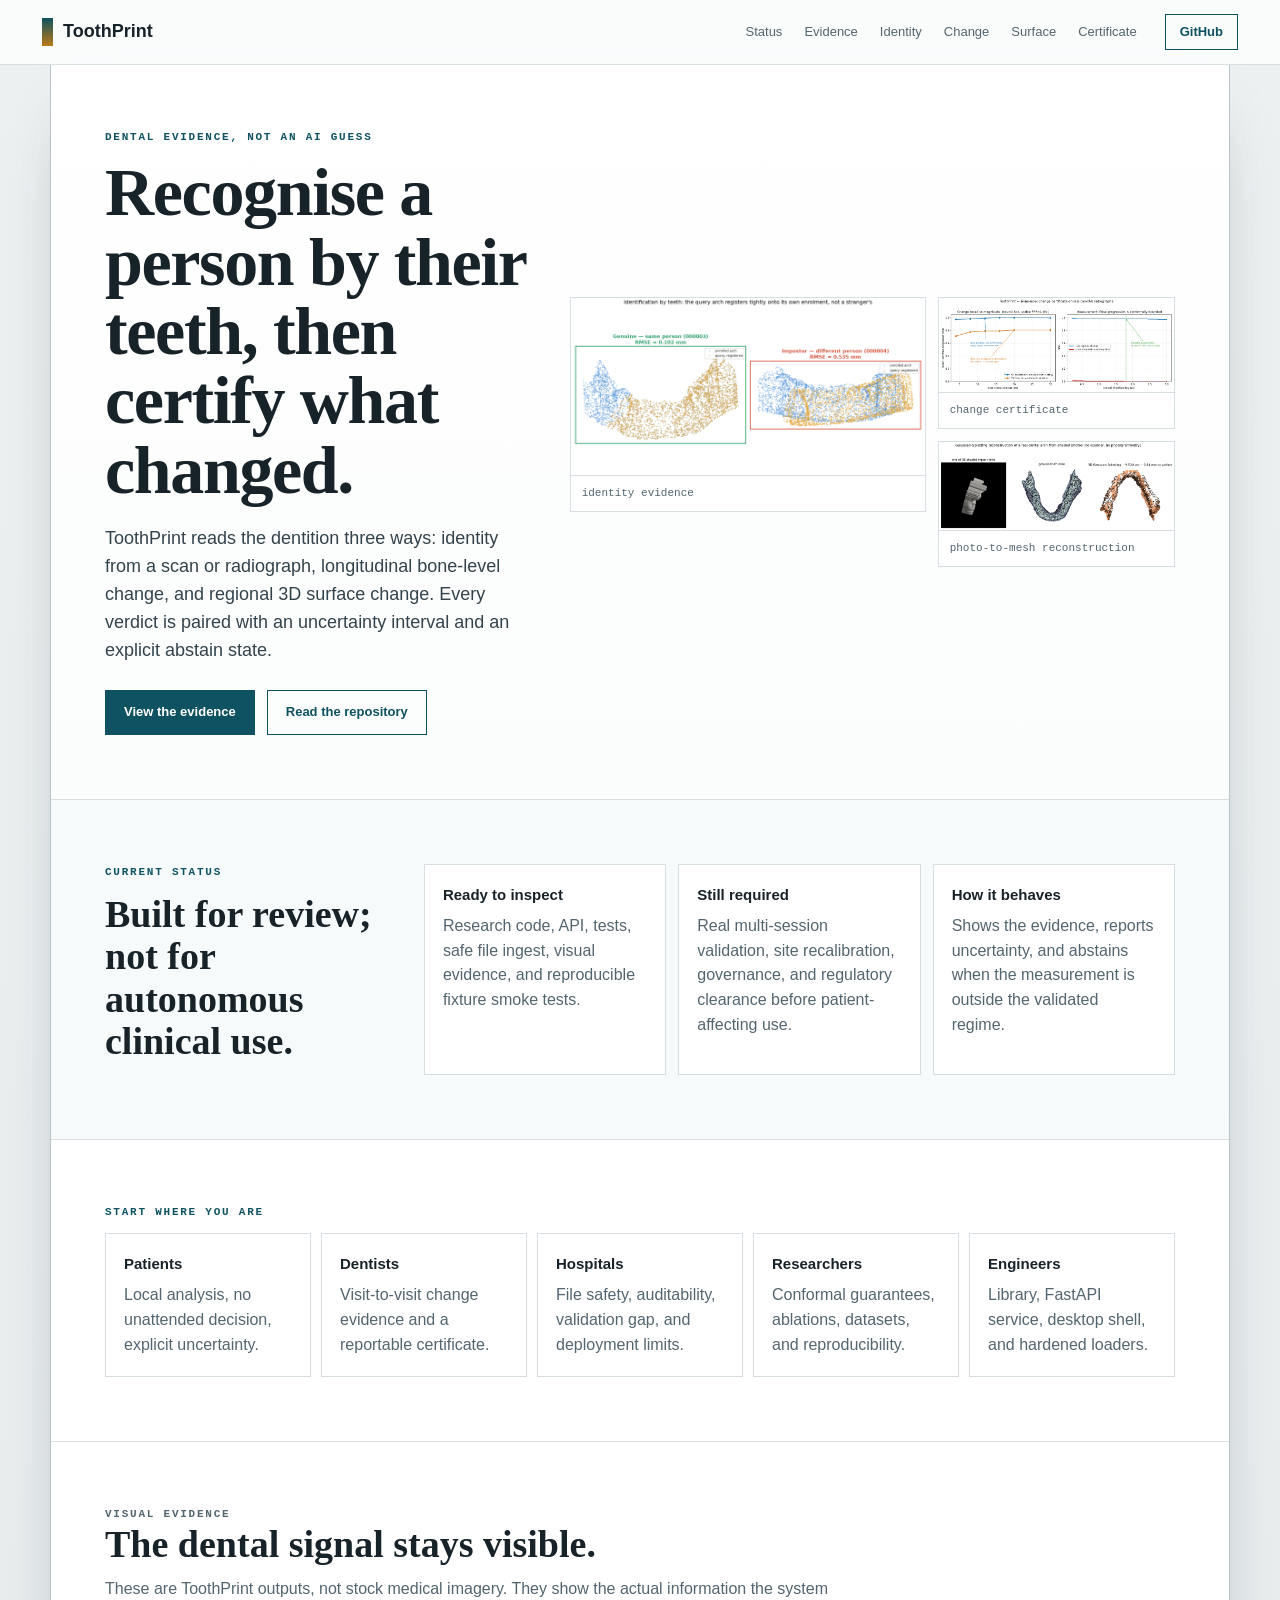
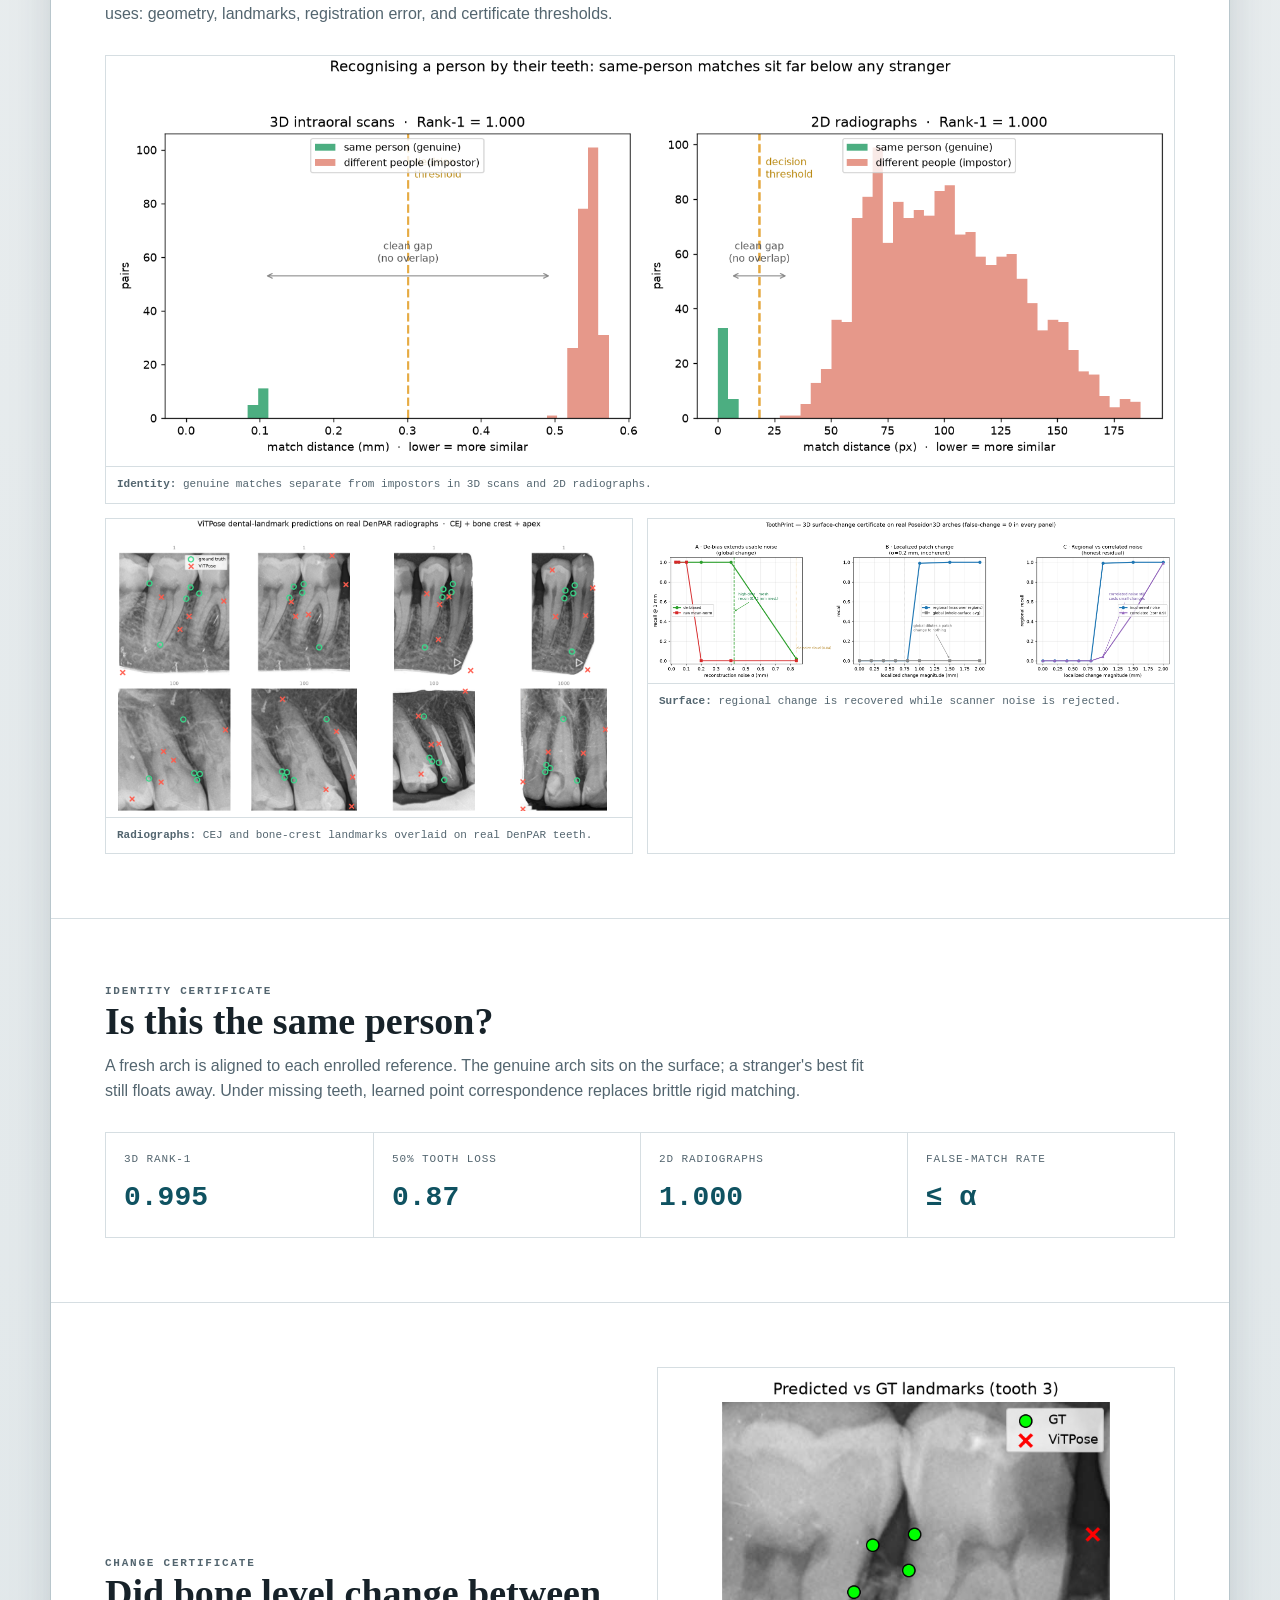
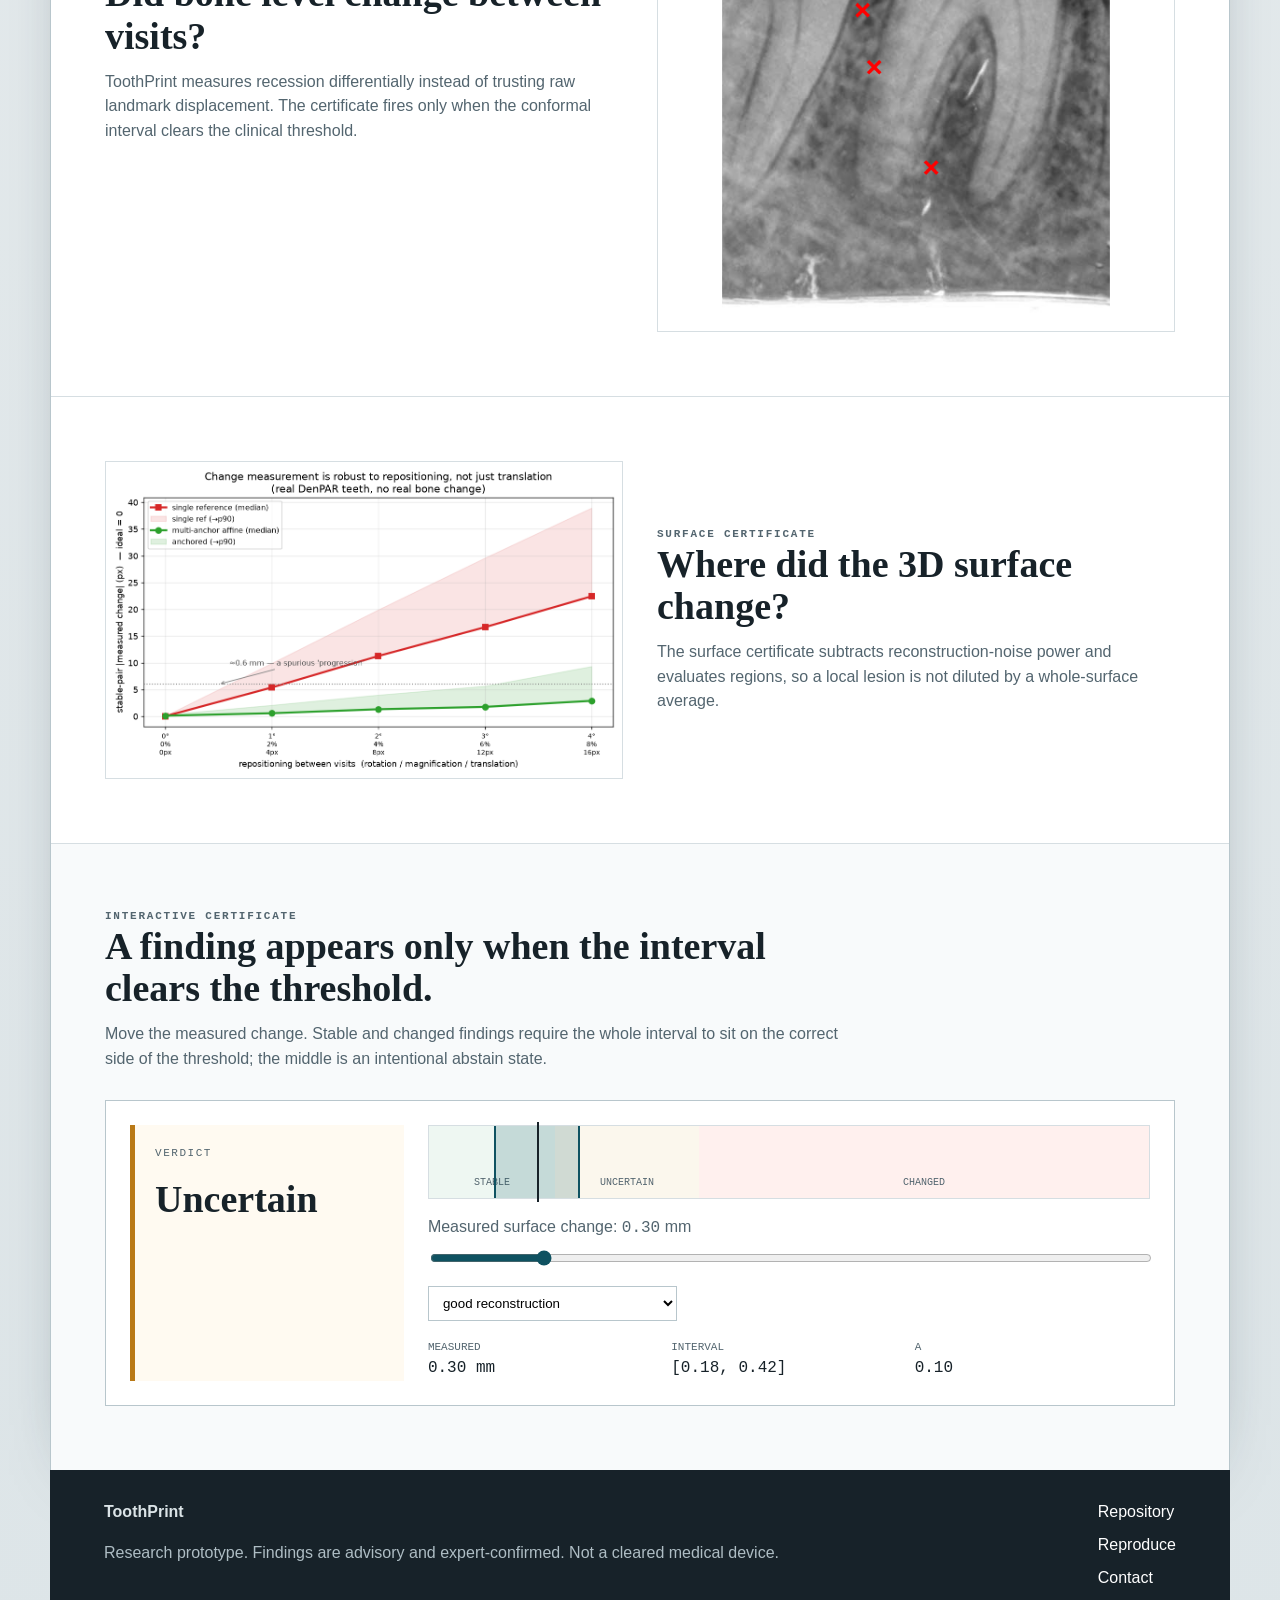
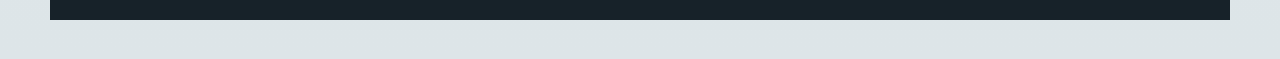
==== index.html @ 4673c818 "design: rebuild GitHub Pages as clinical evidence site" ====
<!doctype html>
<html lang="en">
<head>
  <meta charset="utf-8">
  <meta name="viewport" content="width=device-width, initial-scale=1">
  <title>ToothPrint — certified dental identity, change, and surface evidence</title>
  <meta name="description" content="ToothPrint turns dental scans and radiographs into checkable identity, change, and surface certificates. Research prototype; not a cleared clinical device.">
  <link rel="stylesheet" href="styles.css">
</head>
<body id="top">
  <header class="nav">
    <a class="brand" href="#top"><span class="brand-mark" aria-hidden="true"></span>ToothPrint</a>
    <nav class="nav-links" aria-label="Page sections">
      <a href="#status">Status</a>
      <a href="#evidence">Evidence</a>
      <a href="#identity">Identity</a>
      <a href="#change">Change</a>
      <a href="#surface">Surface</a>
      <a href="#certificate">Certificate</a>
    </nav>
    <a class="nav-action" href="https://github.com/Archerkattri/toothprint">GitHub</a>
  </header>

  <main>
    <section class="hero">
      <div class="hero-copy">
        <p class="eyebrow">Dental evidence, not an AI guess</p>
        <h1>Recognise a person by their teeth, then certify what changed.</h1>
        <p class="lede">ToothPrint reads the dentition three ways: identity from a scan or radiograph, longitudinal bone-level change, and regional 3D surface change. Every verdict is paired with an uncertainty interval and an explicit abstain state.</p>
        <div class="hero-actions">
          <a class="button primary" href="#evidence">View the evidence</a>
          <a class="button" href="https://github.com/Archerkattri/toothprint">Read the repository</a>
        </div>
      </div>
      <div class="hero-board" aria-label="ToothPrint visual evidence">
        <figure class="scan">
          <img src="assets/identity_overlay.png" alt="A query arch aligned against the genuine enrolment and an impostor.">
          <figcaption>identity evidence</figcaption>
        </figure>
        <figure>
          <img src="assets/change_certificate.png" alt="Bone-level change certificate curves and false progression results.">
          <figcaption>change certificate</figcaption>
        </figure>
        <figure>
          <img src="assets/recon_evidence.png" alt="Dental arch reconstruction from shaded photos compared to a ground-truth scan.">
          <figcaption>photo-to-mesh reconstruction</figcaption>
        </figure>
      </div>
    </section>

    <section id="status" class="status band">
      <div>
        <p class="eyebrow">Current status</p>
        <h2>Built for review; not for autonomous clinical use.</h2>
      </div>
      <div class="status-grid">
        <article>
          <h3>Ready to inspect</h3>
          <p>Research code, API, tests, safe file ingest, visual evidence, and reproducible fixture smoke tests.</p>
        </article>
        <article>
          <h3>Still required</h3>
          <p>Real multi-session validation, site recalibration, governance, and regulatory clearance before patient-affecting use.</p>
        </article>
        <article>
          <h3>How it behaves</h3>
          <p>Shows the evidence, reports uncertainty, and abstains when the measurement is outside the validated regime.</p>
        </article>
      </div>
    </section>

    <section class="audiences">
      <p class="eyebrow">Start where you are</p>
      <div class="audience-grid">
        <article><h3>Patients</h3><p>Local analysis, no unattended decision, explicit uncertainty.</p></article>
        <article><h3>Dentists</h3><p>Visit-to-visit change evidence and a reportable certificate.</p></article>
        <article><h3>Hospitals</h3><p>File safety, auditability, validation gap, and deployment limits.</p></article>
        <article><h3>Researchers</h3><p>Conformal guarantees, ablations, datasets, and reproducibility.</p></article>
        <article><h3>Engineers</h3><p>Library, FastAPI service, desktop shell, and hardened loaders.</p></article>
      </div>
    </section>

    <section id="evidence" class="evidence">
      <div class="section-head">
        <p class="eyebrow">Visual evidence</p>
        <h2>The dental signal stays visible.</h2>
        <p>These are ToothPrint outputs, not stock medical imagery. They show the actual information the system uses: geometry, landmarks, registration error, and certificate thresholds.</p>
      </div>
      <div class="evidence-grid">
        <figure class="wide reveal">
          <img src="assets/identification.png" alt="3D and 2D identity separation charts for genuine and impostor matches.">
          <figcaption><b>Identity:</b> genuine matches separate from impostors in 3D scans and 2D radiographs.</figcaption>
        </figure>
        <figure class="reveal">
          <img src="assets/landmark_montage.png" alt="Radiograph landmarks overlaid on real teeth.">
          <figcaption><b>Radiographs:</b> CEJ and bone-crest landmarks overlaid on real DenPAR teeth.</figcaption>
        </figure>
        <figure class="reveal">
          <img src="assets/surface_certificate.png" alt="Surface certificate plots showing regional recovery and false-change control.">
          <figcaption><b>Surface:</b> regional change is recovered while scanner noise is rejected.</figcaption>
        </figure>
      </div>
    </section>

    <section id="identity" class="pillar">
      <div class="section-head">
        <p class="eyebrow">Identity certificate</p>
        <h2>Is this the same person?</h2>
        <p>A fresh arch is aligned to each enrolled reference. The genuine arch sits on the surface; a stranger's best fit still floats away. Under missing teeth, learned point correspondence replaces brittle rigid matching.</p>
      </div>
      <div class="metrics">
        <div><span>3D Rank-1</span><b>0.995</b></div>
        <div><span>50% tooth loss</span><b>0.87</b></div>
        <div><span>2D radiographs</span><b>1.000</b></div>
        <div><span>False-match rate</span><b>≤ α</b></div>
      </div>
    </section>

    <section id="change" class="pillar split">
      <div>
        <p class="eyebrow">Change certificate</p>
        <h2>Did bone level change between visits?</h2>
        <p>ToothPrint measures recession differentially instead of trusting raw landmark displacement. The certificate fires only when the conformal interval clears the clinical threshold.</p>
      </div>
      <figure class="framed reveal">
        <img src="assets/change_landmarks.png" alt="Change landmarks and measurement evidence on dental radiographs.">
      </figure>
    </section>

    <section id="surface" class="pillar split reverse">
      <div>
        <p class="eyebrow">Surface certificate</p>
        <h2>Where did the 3D surface change?</h2>
        <p>The surface certificate subtracts reconstruction-noise power and evaluates regions, so a local lesion is not diluted by a whole-surface average.</p>
      </div>
      <figure class="framed reveal">
        <img src="assets/repositioning_robustness.png" alt="Repositioning robustness figure for longitudinal dental measurements.">
      </figure>
    </section>

    <section id="certificate" class="certificate">
      <div class="section-head">
        <p class="eyebrow">Interactive certificate</p>
        <h2>A finding appears only when the interval clears the threshold.</h2>
        <p>Move the measured change. Stable and changed findings require the whole interval to sit on the correct side of the threshold; the middle is an intentional abstain state.</p>
      </div>
      <div class="lab">
        <div class="verdict" id="verdict" data-state="stable">
          <span>verdict</span>
          <b id="verdictWord">stable</b>
        </div>
        <div class="lab-stage">
          <div class="track" aria-hidden="true">
            <div class="zone stable">stable</div>
            <div class="zone uncertain">uncertain</div>
            <div class="zone changed">changed</div>
            <div class="interval-band" id="band"></div>
            <div class="pin" id="pin"></div>
          </div>
          <label for="measured">Measured surface change: <span class="mono" id="sliderVal">0.30</span> mm</label>
          <input id="measured" type="range" min="0" max="200" value="30">
          <select id="noise">
            <option value="0.06">IOS scan · tight interval</option>
            <option value="0.12" selected>good reconstruction</option>
            <option value="0.24">rough reconstruction · wide interval</option>
          </select>
          <dl>
            <div><dt>measured</dt><dd id="measuredOut">0.30 mm</dd></div>
            <div><dt>interval</dt><dd id="intervalOut">[0.19, 0.41]</dd></div>
            <div><dt>α</dt><dd>0.10</dd></div>
          </dl>
        </div>
      </div>
    </section>
  </main>

  <footer class="foot">
    <div>
      <b>ToothPrint</b>
      <p>Research prototype. Findings are advisory and expert-confirmed. Not a cleared medical device.</p>
    </div>
    <nav>
      <a href="https://github.com/Archerkattri/toothprint">Repository</a>
      <a href="https://github.com/Archerkattri/toothprint/blob/main/REPRODUCE.md">Reproduce</a>
      <a href="mailto:krishiattriwork@gmail.com">Contact</a>
    </nav>
  </footer>

  <script src="app.js"></script>
</body>
</html>
---- styles.css ----
:root{
  --desk:#eef1f2;
  --paper:#fbfcfc;
  --sheet:#ffffff;
  --ink:#172229;
  --slate:#53656f;
  --muted:#8a9aa2;
  --rule:#d6dee2;
  --rule-strong:#b8c6cc;
  --teal:#0f5261;
  --teal-dark:#073945;
  --teal-soft:#e8f0f2;
  --amber:#b97916;
  --green:#2f7155;
  --red:#9b342b;
  --sans:"Helvetica Neue",Arial,"Segoe UI",system-ui,sans-serif;
  --serif:Georgia,"Times New Roman","Liberation Serif",serif;
  --mono:"SFMono-Regular",Menlo,Consolas,monospace;
  --wrap:1180px;
}
*{box-sizing:border-box}
html{scroll-behavior:smooth}
body{margin:0;background:linear-gradient(180deg,var(--desk),#dde5e8);color:var(--ink);font-family:var(--sans);line-height:1.55}
a{color:inherit;text-decoration:none}
img{display:block;max-width:100%;width:100%;height:auto}
main,section,figure,.hero,.hero-copy,.hero-board,.hero-board figure,.status-grid,.audience-grid,.evidence-grid,.split,.lab{min-width:0;max-width:100%}
figure{overflow:hidden}
.mono{font-family:var(--mono)}
.eyebrow{font-family:var(--mono);font-size:11px;letter-spacing:.16em;text-transform:uppercase;color:var(--teal);font-weight:700;margin:0 0 12px}
.nav{position:sticky;top:0;z-index:10;display:flex;align-items:center;gap:28px;padding:14px clamp(18px,5vw,42px);background:rgba(251,252,252,.94);border-bottom:1px solid var(--rule);backdrop-filter:blur(10px)}
.brand{display:flex;align-items:center;gap:10px;font-weight:800;font-size:18px}
.brand-mark{width:11px;height:28px;background:linear-gradient(180deg,var(--teal),var(--amber));display:inline-block}
.nav-links{display:flex;gap:22px;margin-left:auto;font-size:13px;color:var(--slate)}
.nav-links a:hover{color:var(--teal)}
.nav-action{border:1px solid var(--teal);padding:7px 14px;color:var(--teal);font-weight:700;font-size:13px}
.nav-action:hover{background:var(--teal);color:#fff}
@media(max-width:820px){.nav-links{display:none}}
main{max-width:var(--wrap);margin:0 auto;background:var(--sheet);border-left:1px solid var(--rule-strong);border-right:1px solid var(--rule-strong);box-shadow:0 24px 70px -44px rgba(20,40,50,.7)}
section{padding:64px clamp(20px,5vw,54px);border-top:1px solid var(--rule)}
section:first-child{border-top:none}
.hero{display:grid;grid-template-columns:.82fr 1.18fr;gap:44px;align-items:center;background:linear-gradient(180deg,#fff,var(--paper))}
.hero h1{font-family:var(--serif);font-size:clamp(38px,5.6vw,68px);line-height:1.02;margin:0 0 20px;letter-spacing:-.02em}
.lede{font-size:18px;color:#33434c;max-width:42em;margin:0 0 26px}
.hero-actions{display:flex;gap:12px;flex-wrap:wrap}
.button{border:1px solid var(--teal);padding:11px 18px;font-weight:800;font-size:13px;color:var(--teal)}
.button.primary{background:var(--teal);color:#fff}
.button:hover{background:var(--teal-soft)}
.button.primary:hover{background:var(--teal-dark)}
.hero-board{display:grid;grid-template-columns:1.2fr .8fr;gap:12px;align-items:start}
.hero-board figure{margin:0;border:1px solid var(--rule);background:#fff}
.hero-board .scan{grid-row:span 2}
.hero-board figcaption,.evidence figcaption{padding:9px 11px;border-top:1px solid var(--rule);font-family:var(--mono);font-size:11px;color:var(--slate)}
@media(max-width:900px){.hero{grid-template-columns:1fr}.hero-board{grid-template-columns:1fr}.hero-board .scan{grid-row:auto}}
@media(max-width:900px){
  body{overflow-x:hidden}
  .hero h1{font-size:29px;line-height:1.12;max-width:11.5em}
  .band h2,.section-head h2,.pillar h2,.certificate h2{font-size:27px;line-height:1.16;max-width:11.5em}
  .lede{font-size:16px}
  section{padding:52px 24px}
  .hero{padding-top:42px}
}
.band{display:grid;grid-template-columns:.55fr 1.45fr;gap:34px;background:#f7fafb}
.band h2,.section-head h2,.pillar h2,.certificate h2{font-family:var(--serif);font-size:clamp(28px,3.4vw,38px);line-height:1.12;margin:0 0 12px}
.status-grid{display:grid;grid-template-columns:repeat(3,1fr);gap:12px}
.status-grid article,.audience-grid article,.metrics div{background:#fff;border:1px solid var(--rule);padding:18px}
.status-grid h3,.audience-grid h3{margin:0 0 8px;font-size:15px}
.status-grid p,.audience-grid p,.section-head p,.pillar p{margin:0;color:var(--slate)}
@media(max-width:900px){.band,.status-grid{grid-template-columns:1fr}}
.audience-grid{display:grid;grid-template-columns:repeat(5,1fr);gap:10px}
@media(max-width:980px){.audience-grid{grid-template-columns:repeat(2,1fr)}}@media(max-width:560px){.audience-grid{grid-template-columns:1fr}}
.section-head{max-width:760px;margin-bottom:28px}
.evidence-grid{display:grid;grid-template-columns:1fr 1fr;gap:14px}
.evidence-grid .wide{grid-column:1/-1}
.evidence figure,.framed{margin:0;border:1px solid var(--rule);background:#fff}
@media(max-width:760px){.evidence-grid{grid-template-columns:1fr}}
.pillar{background:#fff}
.metrics{display:grid;grid-template-columns:repeat(4,1fr);gap:0;border:1px solid var(--rule);margin-top:26px}
.metrics div{border:0;border-left:1px solid var(--rule)}
.metrics div:first-child{border-left:0}
.metrics span{display:block;font-family:var(--mono);font-size:11px;text-transform:uppercase;letter-spacing:.08em;color:var(--slate);margin-bottom:8px}
.metrics b{font-family:var(--mono);font-size:28px;color:var(--teal)}
@media(max-width:800px){.metrics{grid-template-columns:1fr 1fr}.metrics div{border-top:1px solid var(--rule)}}
.split{display:grid;grid-template-columns:1fr 1fr;gap:34px;align-items:center}
.split.reverse figure{order:-1}
@media(max-width:820px){.split{grid-template-columns:1fr}.split.reverse figure{order:0}}
.certificate{background:#f8fafb}
.lab{display:grid;grid-template-columns:.55fr 1.45fr;gap:24px;border:1px solid var(--rule-strong);background:#fff;padding:24px}
.verdict{border-left:5px solid var(--green);background:#f6fbf8;padding:20px}
.verdict[data-state=changed]{border-left-color:var(--red);background:#fff7f5}
.verdict[data-state=uncertain]{border-left-color:var(--amber);background:#fffaf1}
.verdict span{display:block;font-family:var(--mono);font-size:11px;text-transform:uppercase;letter-spacing:.14em;color:var(--slate)}
.verdict b{display:block;font-family:var(--serif);font-size:38px;margin-top:8px;text-transform:capitalize}
.track{position:relative;height:74px;display:grid;grid-template-columns:35fr 40fr 125fr;border:1px solid var(--rule);margin-bottom:16px}
.zone{display:flex;align-items:end;justify-content:center;padding:7px;font-family:var(--mono);font-size:10px;text-transform:uppercase;color:var(--slate)}
.stable{background:#eef7f2}.uncertain{background:#fbf7ed}.changed{background:#fff0ee}
.interval-band{position:absolute;top:0;bottom:0;background:rgba(15,82,97,.18);border-left:2px solid var(--teal);border-right:2px solid var(--teal)}
.pin{position:absolute;top:-4px;bottom:-4px;width:2px;background:var(--ink)}
.lab label{display:block;margin:12px 0 8px;color:var(--slate)}
input[type=range]{width:100%;accent-color:var(--teal)}
select{margin-top:12px;border:1px solid var(--rule-strong);padding:8px 10px;background:#fff}
dl{display:grid;grid-template-columns:repeat(3,1fr);gap:8px;margin:18px 0 0}
dt{font-family:var(--mono);font-size:11px;text-transform:uppercase;color:var(--slate)}dd{margin:0;font-family:var(--mono)}
@media(max-width:760px){.lab{grid-template-columns:1fr}dl{grid-template-columns:1fr}}
.foot{max-width:var(--wrap);margin:0 auto 40px;padding:30px clamp(20px,5vw,54px);background:#172229;color:#dbe4e7;display:flex;justify-content:space-between;gap:24px}
.foot p{color:#aebdc4;max-width:54em}.foot nav{display:flex;flex-direction:column;gap:8px;color:#fff}
.reveal{opacity:0;transform:translateY(10px);transition:opacity .45s ease,transform .45s ease}
.reveal.in{opacity:1;transform:none}
:focus-visible{outline:2px solid var(--amber);outline-offset:3px}
@media(prefers-reduced-motion:reduce){html{scroll-behavior:auto}.reveal{opacity:1;transform:none;transition:none}}
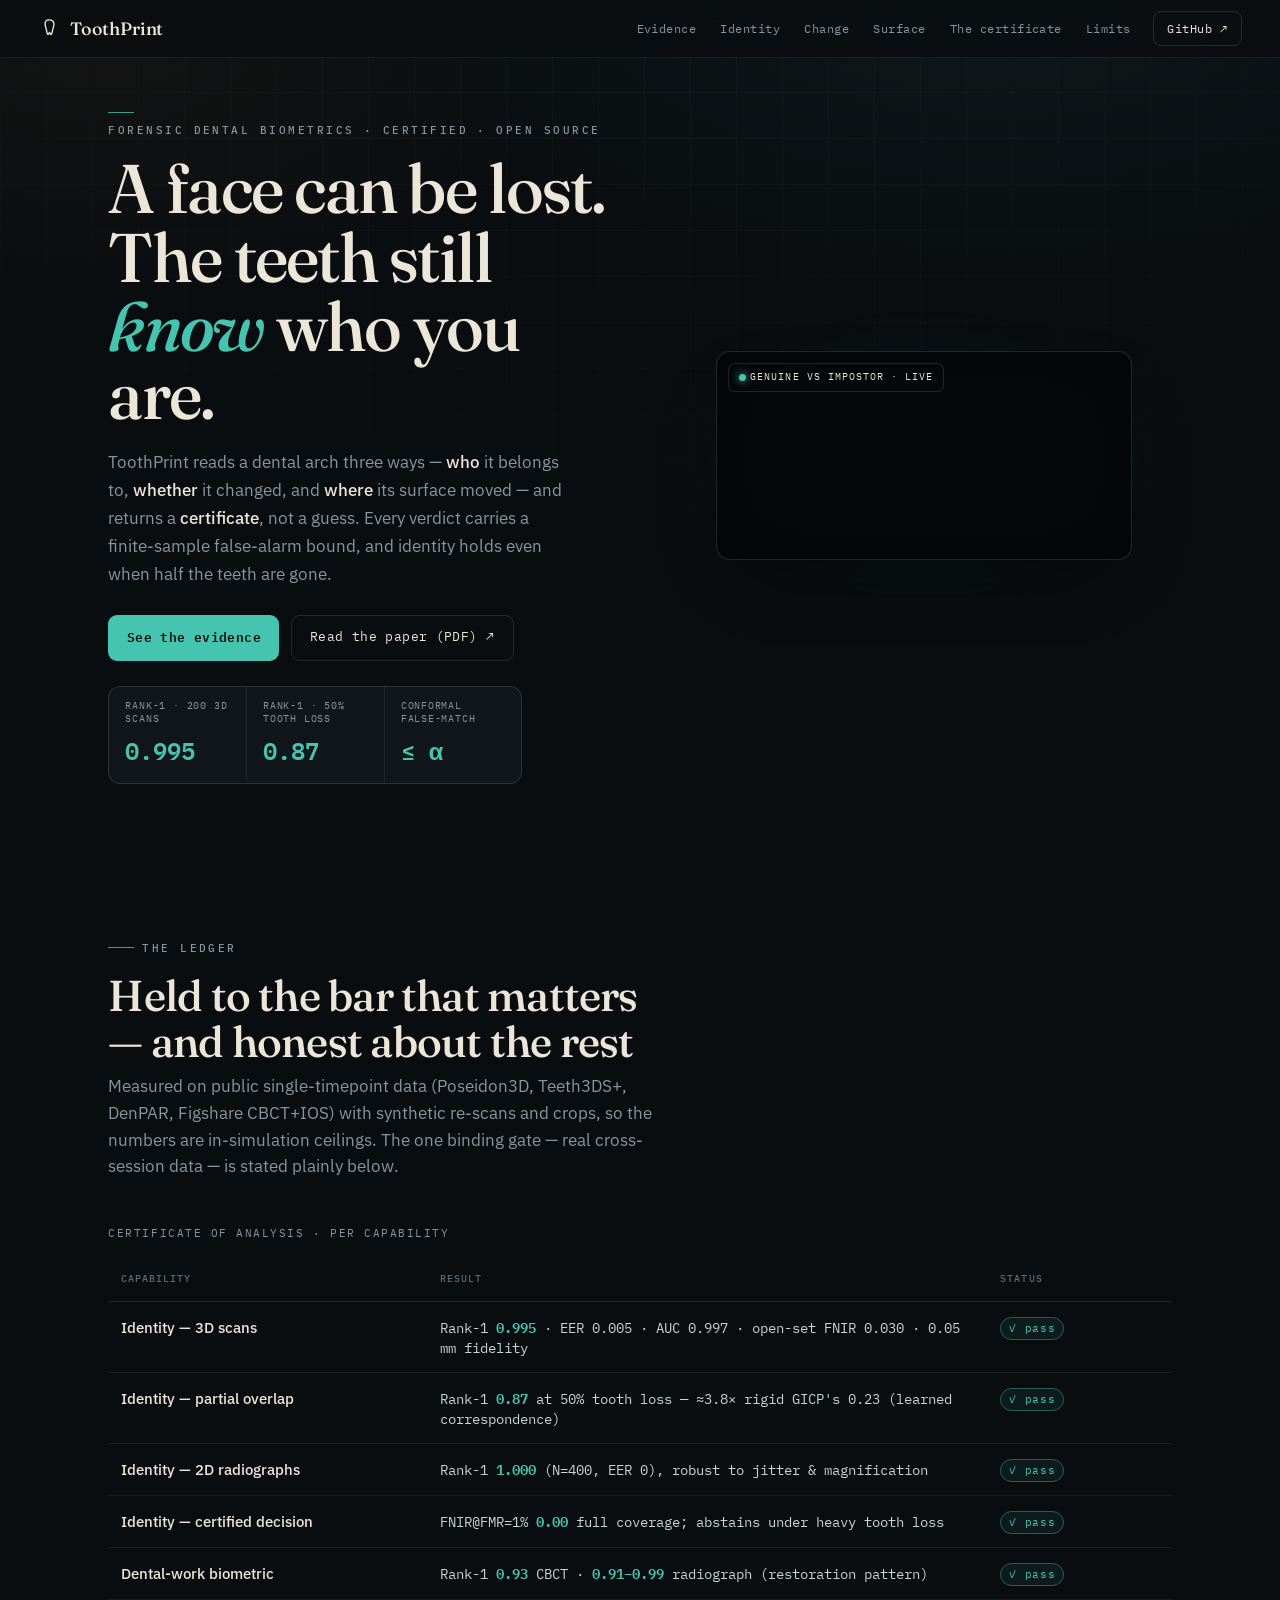
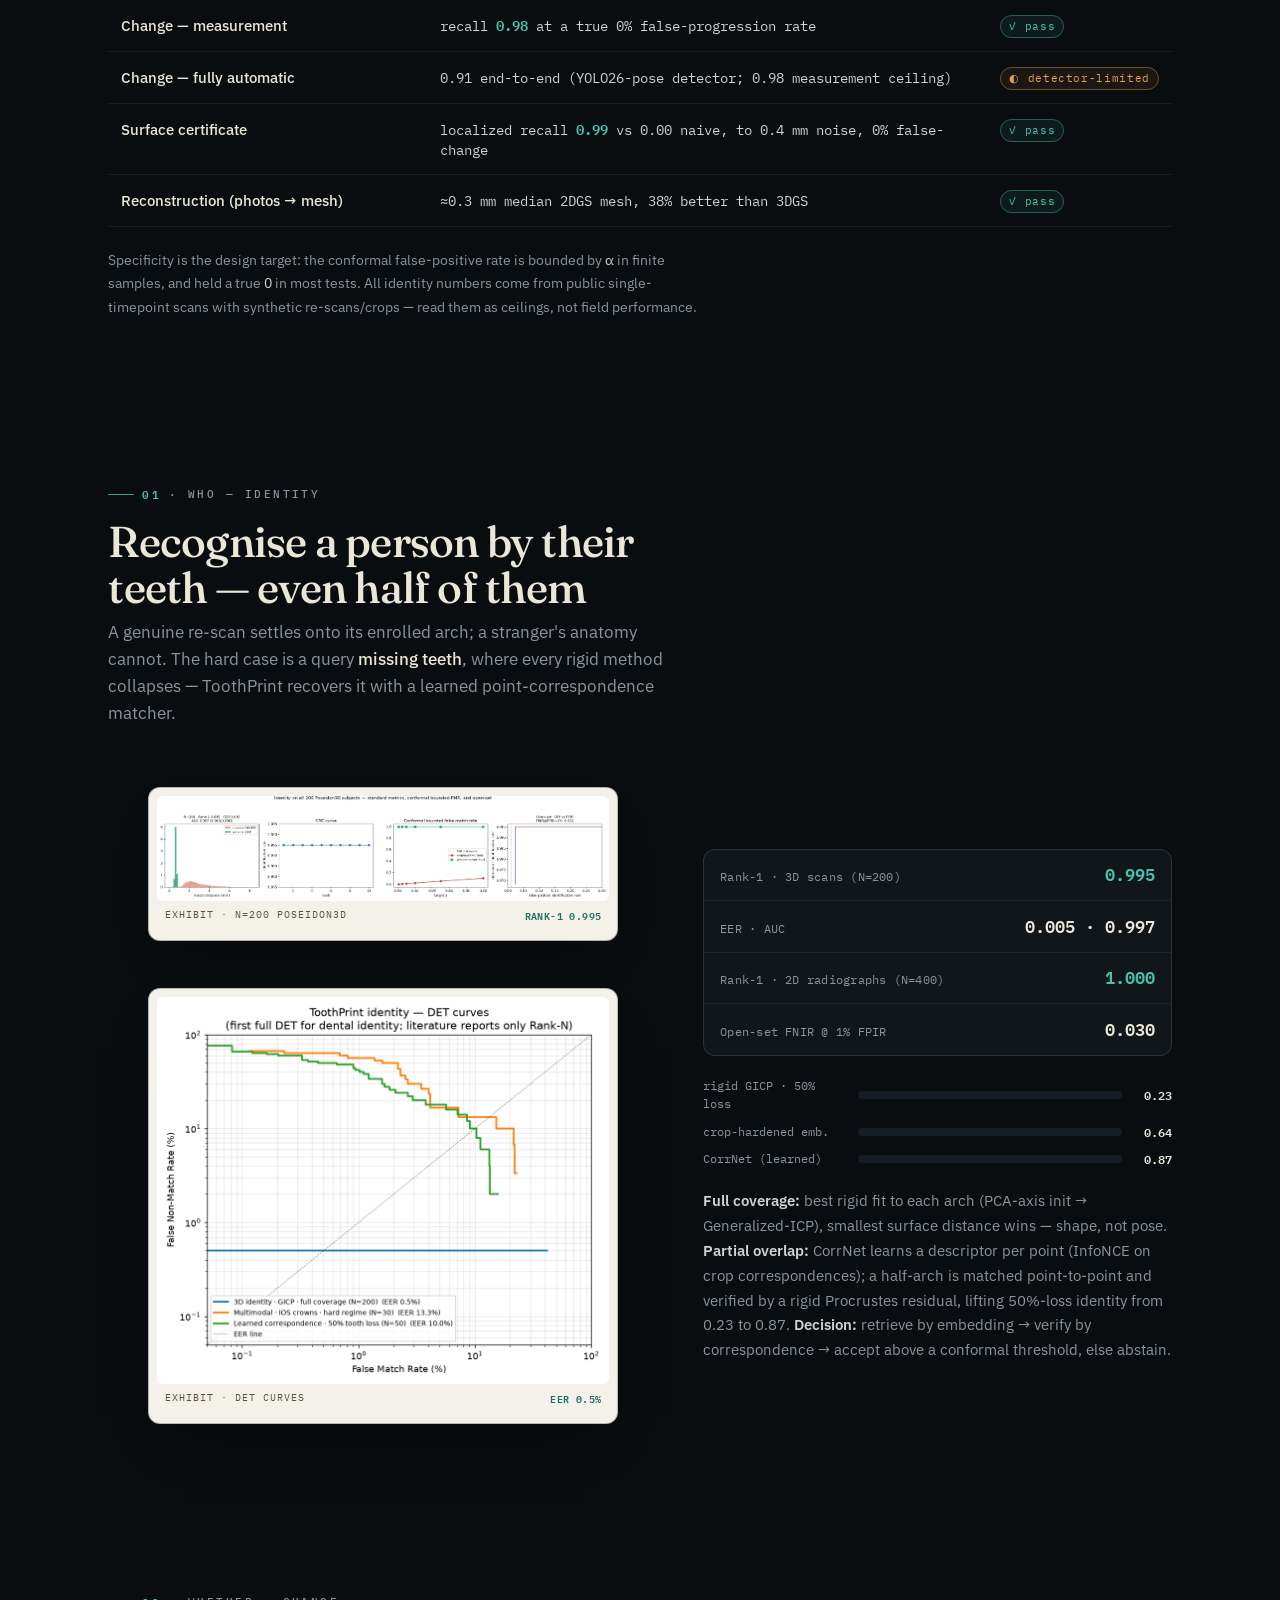
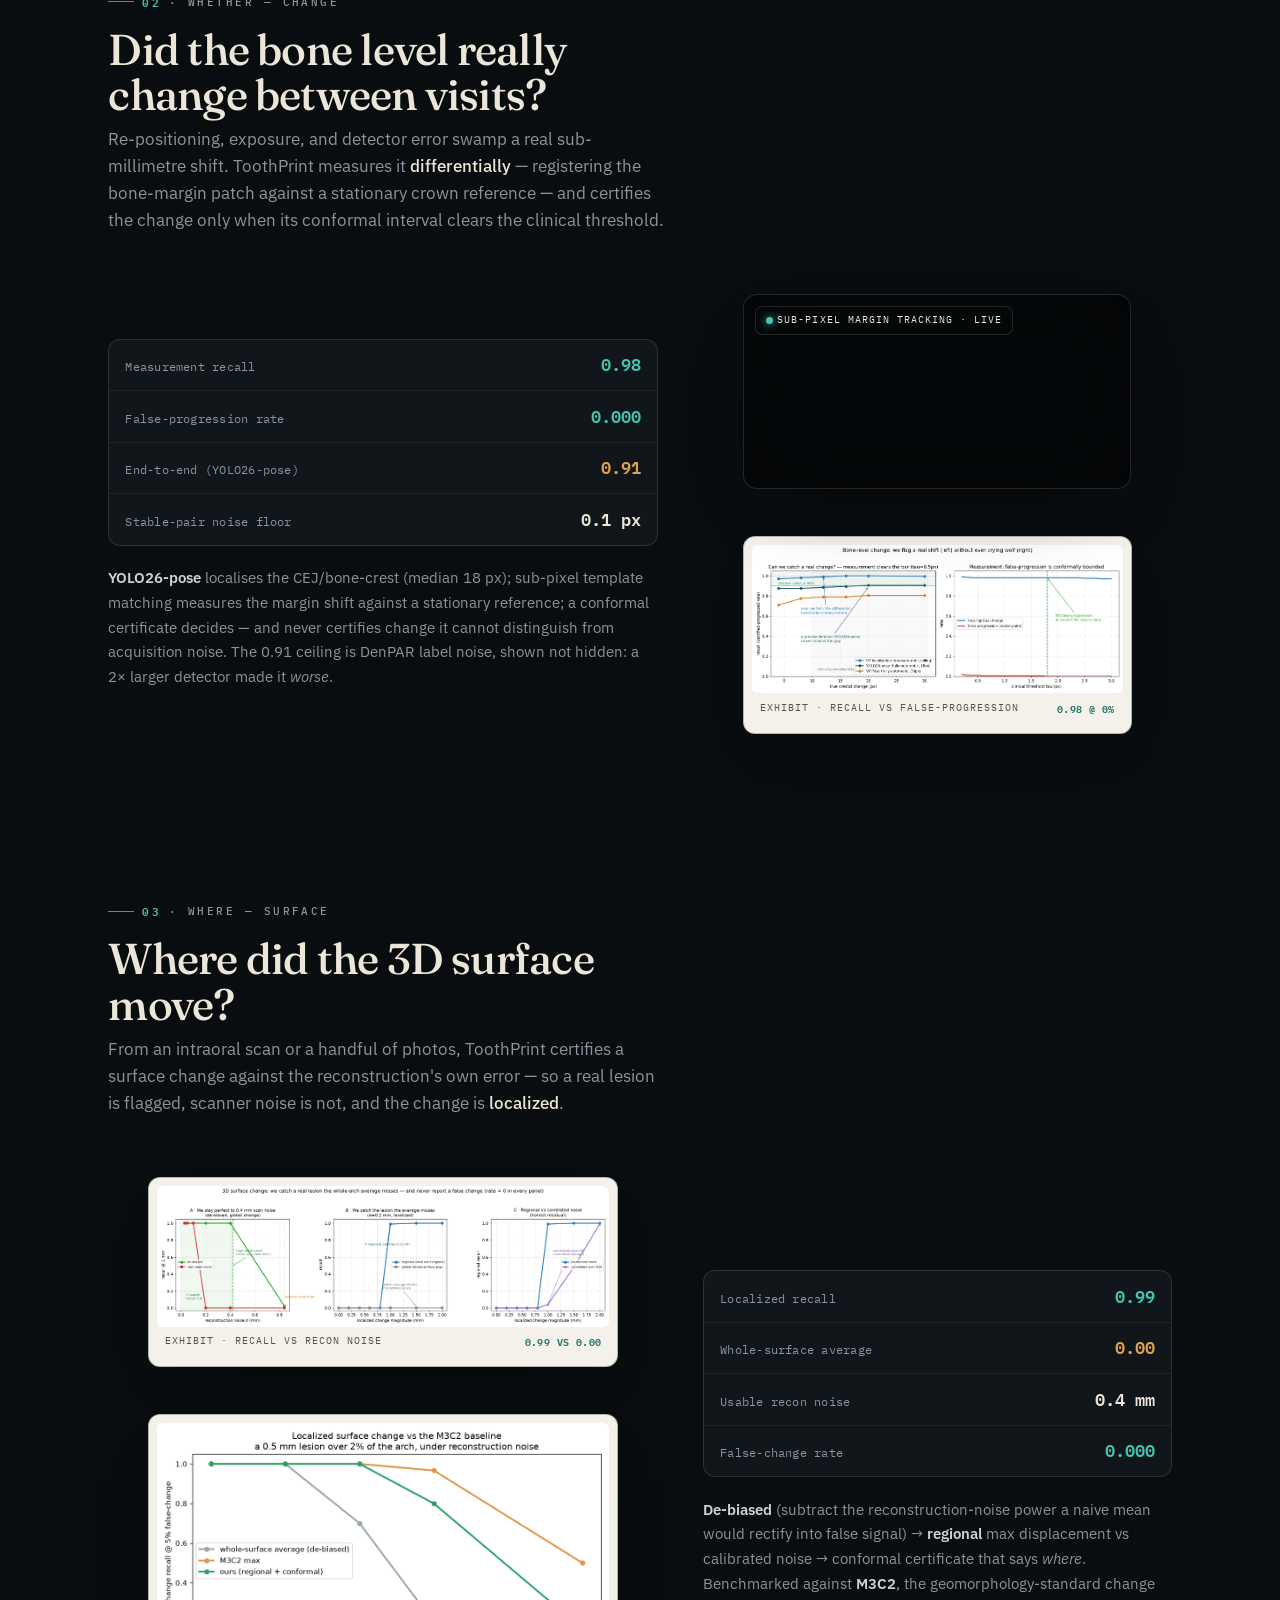
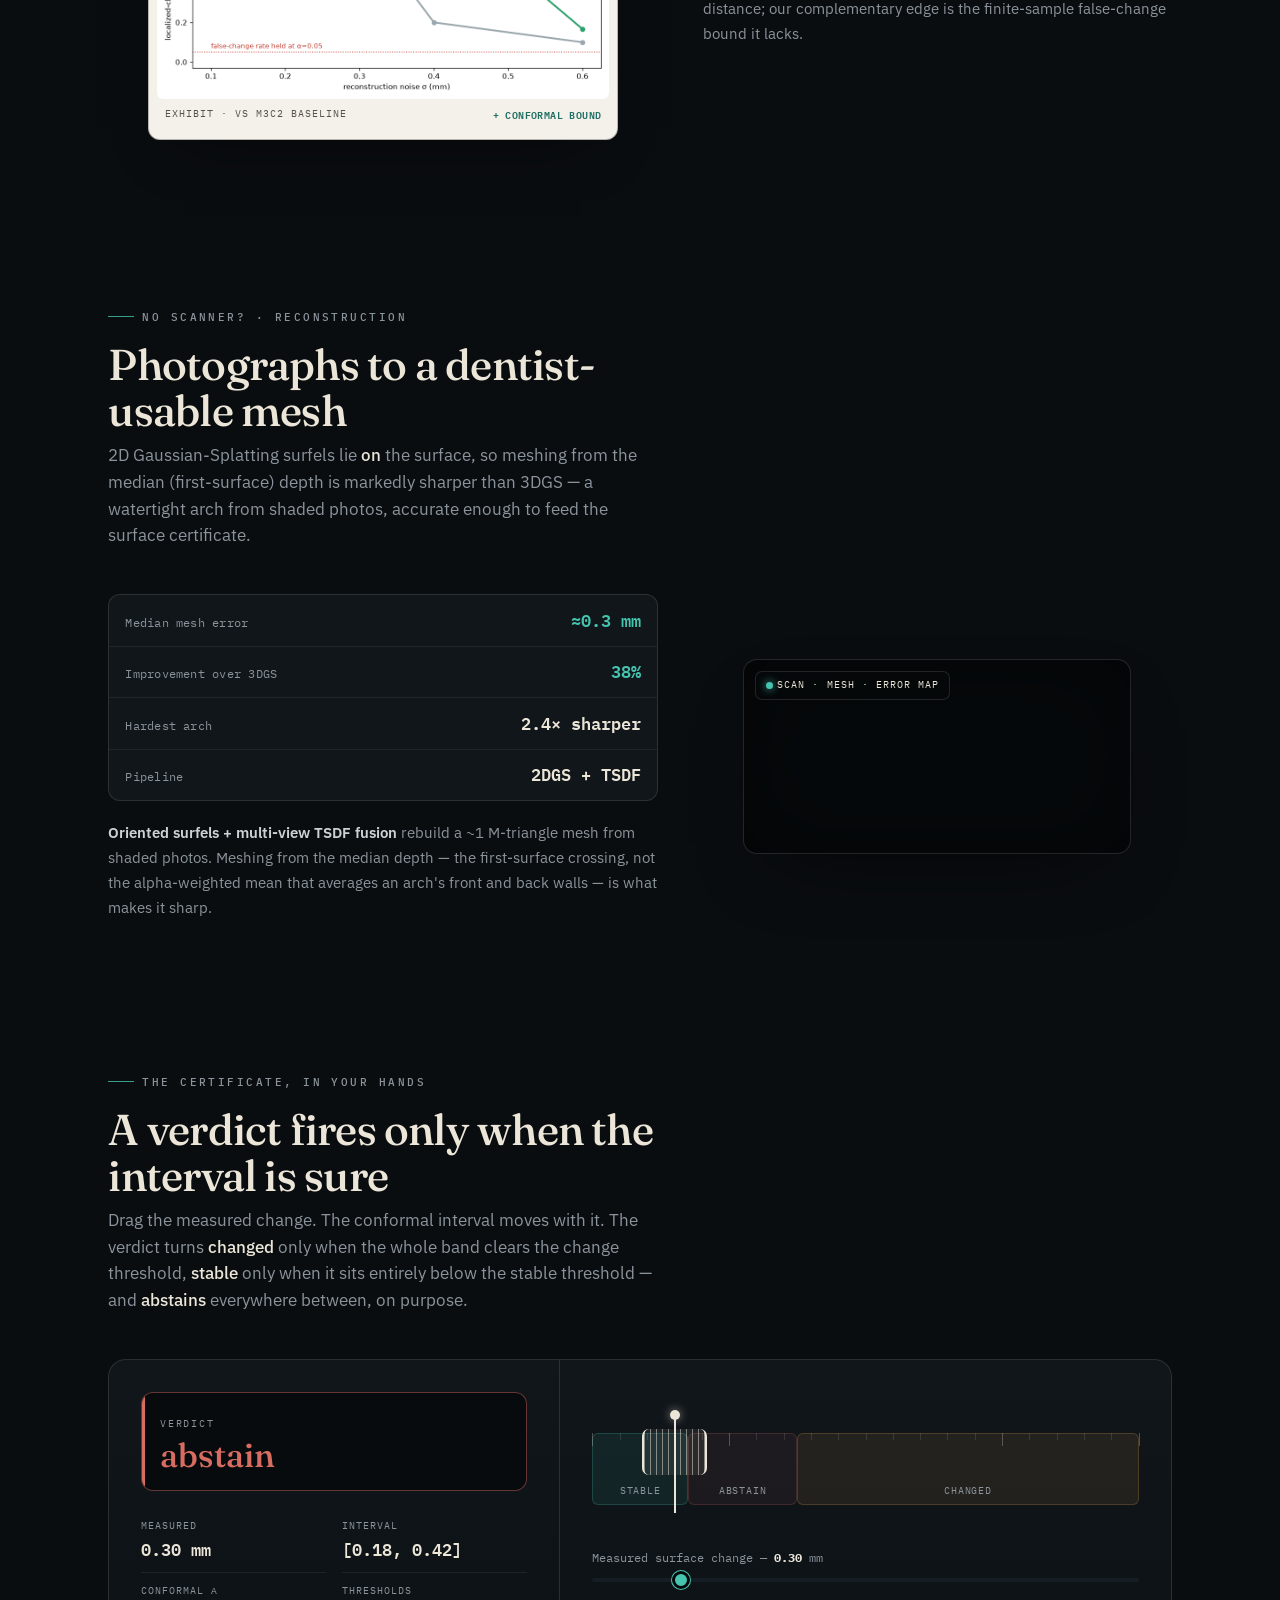
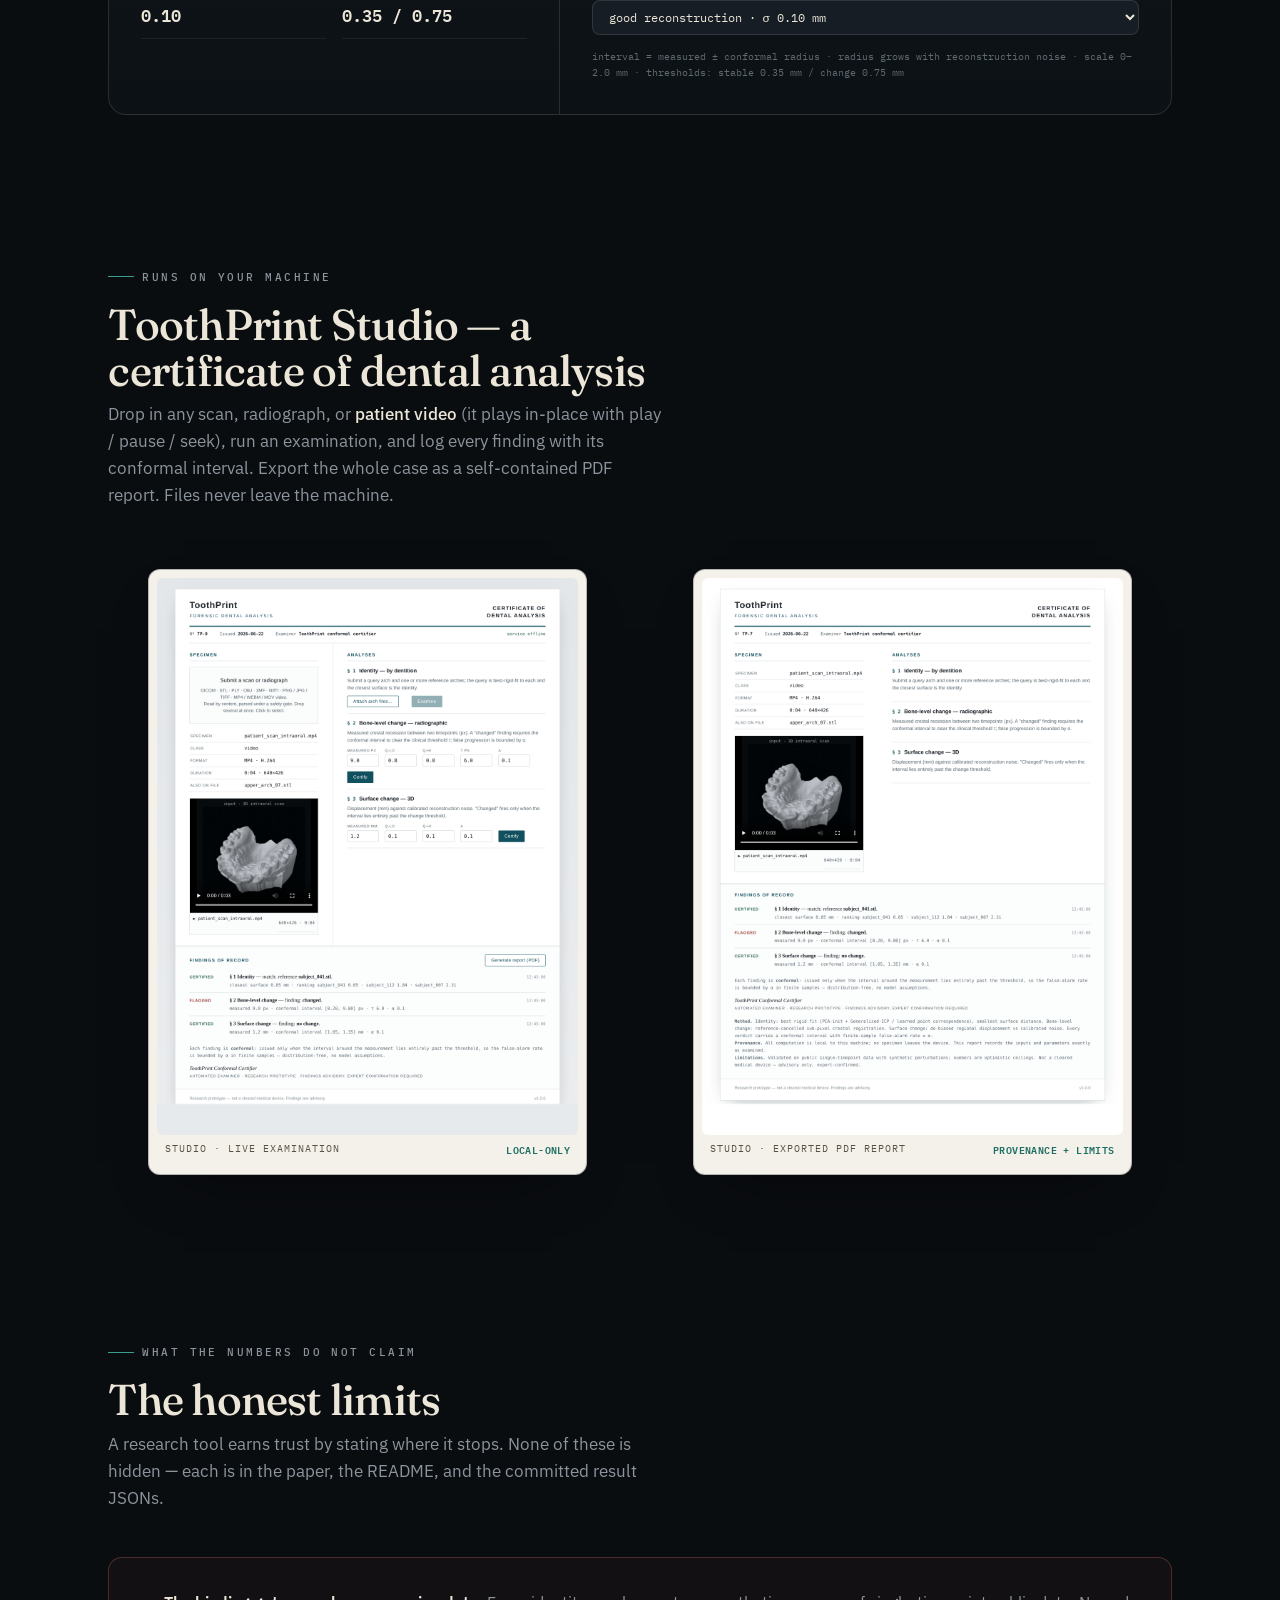
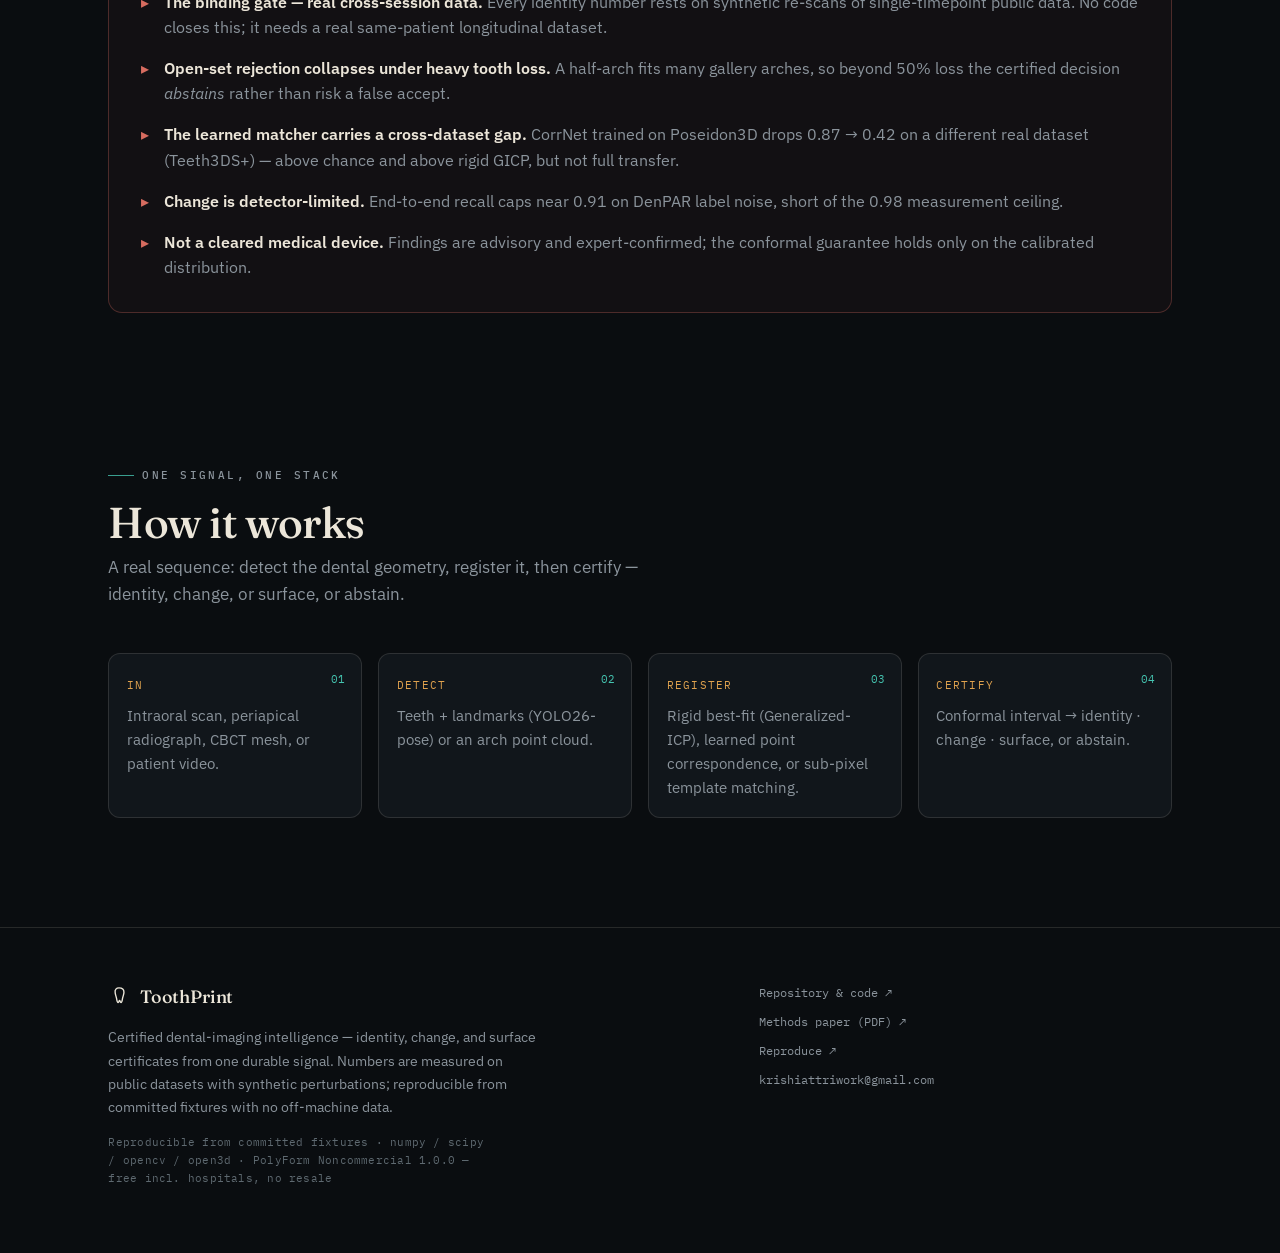
==== commit 53b43e9e: "pages: deploy radiograph reading-room redesign + MP4 media" ====
--- a/index.html
+++ b/index.html
@@ -1,189 +1,346 @@
 <!doctype html>
 <html lang="en">
 <head>
-  <meta charset="utf-8">
-  <meta name="viewport" content="width=device-width, initial-scale=1">
-  <title>ToothPrint — certified dental identity, change, and surface evidence</title>
-  <meta name="description" content="ToothPrint turns dental scans and radiographs into checkable identity, change, and surface certificates. Research prototype; not a cleared clinical device.">
-  <link rel="stylesheet" href="styles.css">
+  <meta charset="utf-8" />
+  <meta name="viewport" content="width=device-width, initial-scale=1" />
+  <title>ToothPrint — certified dental identity, change &amp; surface</title>
+  <meta name="description" content="Recognise a person by their teeth — at full coverage and under 50% tooth loss — and certify whether the teeth changed, each verdict carrying a distribution-free false-alarm bound. Validated on public intraoral scans and radiographs." />
+  <meta property="og:title" content="ToothPrint — certified dental biometrics" />
+  <meta property="og:description" content="A face can be lost; the teeth remain. Identity, change, and surface — each returned as a certificate with a bounded false-alarm rate." />
+  <link rel="preconnect" href="https://fonts.googleapis.com" />
+  <link rel="preconnect" href="https://fonts.gstatic.com" crossorigin />
+  <link href="https://fonts.googleapis.com/css2?family=Fraunces:ital,opsz,wght@0,9..144,400;0,9..144,500;0,9..144,600;1,9..144,400;1,9..144,500&family=IBM+Plex+Mono:wght@400;500;600&family=IBM+Plex+Sans:wght@400;500;600&display=swap" rel="stylesheet" />
+  <link rel="stylesheet" href="styles.css" />
 </head>
 <body id="top">
   <header class="nav">
-    <a class="brand" href="#top"><span class="brand-mark" aria-hidden="true"></span>ToothPrint</a>
-    <nav class="nav-links" aria-label="Page sections">
-      <a href="#status">Status</a>
+    <a class="brand" href="#top">
+      <svg viewBox="0 0 24 24" fill="none" stroke="currentColor" stroke-width="1.5" aria-hidden="true">
+        <path d="M12 3.2c3.4 0 5.4 1.9 5.4 4.8 0 2.1-.8 3.4-1.4 6-.5 2.2-.7 5.1-1.8 5.1-1 0-1-2.3-1.6-2.3s-.6 2.3-1.6 2.3c-1.1 0-1.3-2.9-1.8-5.1-.6-2.6-1.4-3.9-1.4-6C7.2 5.1 9.2 3.2 12 3.2Z" stroke-linejoin="round"/>
+      </svg>
+      ToothPrint
+    </a>
+    <nav class="nav-links">
       <a href="#evidence">Evidence</a>
       <a href="#identity">Identity</a>
       <a href="#change">Change</a>
       <a href="#surface">Surface</a>
-      <a href="#certificate">Certificate</a>
+      <a href="#certificate">The certificate</a>
+      <a href="#limits">Limits</a>
     </nav>
-    <a class="nav-action" href="https://github.com/Archerkattri/toothprint">GitHub</a>
+    <a class="ghost" href="https://github.com/Archerkattri/toothprint">GitHub ↗</a>
   </header>
 
   <main>
+    <!-- HERO -->
     <section class="hero">
-      <div class="hero-copy">
-        <p class="eyebrow">Dental evidence, not an AI guess</p>
-        <h1>Recognise a person by their teeth, then certify what changed.</h1>
-        <p class="lede">ToothPrint reads the dentition three ways: identity from a scan or radiograph, longitudinal bone-level change, and regional 3D surface change. Every verdict is paired with an uncertainty interval and an explicit abstain state.</p>
-        <div class="hero-actions">
-          <a class="button primary" href="#evidence">View the evidence</a>
-          <a class="button" href="https://github.com/Archerkattri/toothprint">Read the repository</a>
-        </div>
-      </div>
-      <div class="hero-board" aria-label="ToothPrint visual evidence">
-        <figure class="scan">
-          <img src="assets/identity_overlay.png" alt="A query arch aligned against the genuine enrolment and an impostor.">
-          <figcaption>identity evidence</figcaption>
+      <div class="hero-grid">
+        <div>
+          <p class="eyebrow">Forensic dental biometrics · certified · open source</p>
+          <h1>A face can be lost.<br>The teeth still <span class="em">know</span> who you are.</h1>
+          <p class="lede">ToothPrint reads a dental arch three ways — <strong>who</strong> it belongs to, <strong>whether</strong> it changed, and <strong>where</strong> its surface moved — and returns a <strong>certificate</strong>, not a guess. Every verdict carries a finite-sample false-alarm bound, and identity holds even when half the teeth are gone.</p>
+          <div class="hero-cta">
+            <a class="btn btn-solid" href="#evidence">See the evidence</a>
+            <a class="btn btn-line" href="https://github.com/Archerkattri/toothprint/blob/main/paper/paper.pdf">Read the paper (PDF) ↗</a>
+          </div>
+          <dl class="stats">
+            <div><dt>Rank-1 · 200 3D scans</dt><dd>0.995</dd></div>
+            <div><dt>Rank-1 · 50% tooth loss</dt><dd>0.87</dd></div>
+            <div><dt>Conformal false-match</dt><dd>≤ α</dd></div>
+          </dl>
+        </div>
+        <figure class="hero-fig">
+          <span class="glow" aria-hidden="true"></span>
+          <div class="lightbox">
+            <span class="lb-tag"><span class="led"></span> Genuine vs impostor · live</span>
+            <video src="assets/identity_match.mp4" autoplay muted loop playsinline aria-label="A genuine re-scan settles onto the enrolled arch at 0.05 mm; a stranger's best fit floats 4.5 mm off the surface."></video>
+          </div>
         </figure>
-        <figure>
-          <img src="assets/change_certificate.png" alt="Bone-level change certificate curves and false progression results.">
-          <figcaption>change certificate</figcaption>
-        </figure>
-        <figure>
-          <img src="assets/recon_evidence.png" alt="Dental arch reconstruction from shaded photos compared to a ground-truth scan.">
-          <figcaption>photo-to-mesh reconstruction</figcaption>
-        </figure>
-      </div>
-    </section>
-
-    <section id="status" class="status band">
+      </div>
+    </section>
+
+    <!-- RESULTS LEDGER -->
+    <section id="evidence">
+      <div class="wrap">
+        <div class="head">
+          <p class="eyebrow">The ledger</p>
+          <h2 class="h2">Held to the bar that matters — and honest about the rest</h2>
+          <p class="lede">Measured on public single-timepoint data (Poseidon3D, Teeth3DS+, DenPAR, Figshare CBCT+IOS) with synthetic re-scans and crops, so the numbers are in-simulation ceilings. The one binding gate — real cross-session data — is stated plainly below.</p>
+        </div>
+        <table class="ledger">
+          <caption>Certificate of analysis · per capability</caption>
+          <thead><tr><th>Capability</th><th>Result</th><th>Status</th></tr></thead>
+          <tbody>
+            <tr><td class="cap">Identity — 3D scans</td><td class="val">Rank-1 <b>0.995</b> · EER 0.005 · AUC 0.997 · open-set FNIR 0.030 · 0.05 mm fidelity</td><td><span class="chip pass">✓ pass</span></td></tr>
+            <tr><td class="cap">Identity — partial overlap</td><td class="val">Rank-1 <b>0.87</b> at 50% tooth loss — ≈3.8× rigid GICP's 0.23 (learned correspondence)</td><td><span class="chip pass">✓ pass</span></td></tr>
+            <tr><td class="cap">Identity — 2D radiographs</td><td class="val">Rank-1 <b>1.000</b> (N=400, EER 0), robust to jitter &amp; magnification</td><td><span class="chip pass">✓ pass</span></td></tr>
+            <tr><td class="cap">Identity — certified decision</td><td class="val">FNIR@FMR=1% <b>0.00</b> full coverage; abstains under heavy tooth loss</td><td><span class="chip pass">✓ pass</span></td></tr>
+            <tr><td class="cap">Dental-work biometric</td><td class="val">Rank-1 <b>0.93</b> CBCT · <b>0.91–0.99</b> radiograph (restoration pattern)</td><td><span class="chip pass">✓ pass</span></td></tr>
+            <tr><td class="cap">Change — measurement</td><td class="val">recall <b>0.98</b> at a true 0% false-progression rate</td><td><span class="chip pass">✓ pass</span></td></tr>
+            <tr><td class="cap">Change — fully automatic</td><td class="val">0.91 end-to-end (YOLO26-pose detector; 0.98 measurement ceiling)</td><td><span class="chip work">◐ detector-limited</span></td></tr>
+            <tr><td class="cap">Surface certificate</td><td class="val">localized recall <b>0.99</b> vs 0.00 naive, to 0.4 mm noise, 0% false-change</td><td><span class="chip pass">✓ pass</span></td></tr>
+            <tr><td class="cap">Reconstruction (photos → mesh)</td><td class="val">≈0.3 mm median 2DGS mesh, 38% better than 3DGS</td><td><span class="chip pass">✓ pass</span></td></tr>
+          </tbody>
+        </table>
+        <p class="ledger-note">Specificity is the design target: the conformal false-positive rate is bounded by <em>α</em> in finite samples, and held a true <em>0</em> in most tests. All identity numbers come from public single-timepoint scans with synthetic re-scans/crops — read them as ceilings, not field performance.</p>
+      </div>
+    </section>
+
+    <!-- 01 · WHO -->
+    <section id="identity">
+      <div class="wrap">
+        <div class="head">
+          <p class="eyebrow"><span class="idx">01</span> · Who — identity</p>
+          <h2 class="h2">Recognise a person by their teeth — even half of them</h2>
+          <p class="lede">A genuine re-scan settles onto its enrolled arch; a stranger's anatomy cannot. The hard case is a query <em>missing teeth</em>, where every rigid method collapses — ToothPrint recovers it with a learned point-correspondence matcher.</p>
+        </div>
+        <div class="reading">
+          <div class="col-fig stack">
+            <figure class="sheet reveal">
+              <img src="assets/identity_metrics.png" loading="lazy" alt="Score separation, CMC, conformal false-match tracking, and open-set decision behaviour on 200 Poseidon3D arches." />
+              <figcaption class="sheet-tag"><span>Exhibit · N=200 Poseidon3D</span><b>Rank-1 0.995</b></figcaption>
+            </figure>
+            <figure class="sheet reveal">
+              <img src="assets/det_curves.png" loading="lazy" alt="Detection-error-tradeoff curves per identity pillar — the first full DET curves reported for dental identity." />
+              <figcaption class="sheet-tag"><span>Exhibit · DET curves</span><b>EER 0.5%</b></figcaption>
+            </figure>
+          </div>
+          <div>
+            <div class="readout">
+              <div class="row"><span class="k">Rank-1 · 3D scans (N=200)</span><span class="v good">0.995</span></div>
+              <div class="row"><span class="k">EER · AUC</span><span class="v">0.005 · 0.997</span></div>
+              <div class="row"><span class="k">Rank-1 · 2D radiographs (N=400)</span><span class="v good">1.000</span></div>
+              <div class="row"><span class="k">Open-set FNIR @ 1% FPIR</span><span class="v">0.030</span></div>
+            </div>
+            <div class="bars" aria-hidden="true">
+              <div class="bar"><span>rigid GICP · 50% loss</span><span class="track"><span class="fill lo" style="width:23%"></span></span><span class="n">0.23</span></div>
+              <div class="bar"><span>crop-hardened emb.</span><span class="track"><span class="fill lo" style="width:64%"></span></span><span class="n">0.64</span></div>
+              <div class="bar"><span>CorrNet (learned)</span><span class="track"><span class="fill hi" style="width:87%"></span></span><span class="n">0.87</span></div>
+            </div>
+            <p class="how"><b>Full coverage:</b> best rigid fit to each arch (PCA-axis init → Generalized-ICP), smallest surface distance wins — shape, not pose. <b>Partial overlap:</b> CorrNet learns a descriptor per point (InfoNCE on crop correspondences); a half-arch is matched point-to-point and verified by a rigid Procrustes residual, lifting 50%-loss identity from 0.23 to 0.87. <b>Decision:</b> retrieve by embedding → verify by correspondence → accept above a conformal threshold, else abstain.</p>
+          </div>
+        </div>
+      </div>
+    </section>
+
+    <!-- 02 · WHETHER -->
+    <section id="change">
+      <div class="wrap">
+        <div class="head">
+          <p class="eyebrow"><span class="idx">02</span> · Whether — change</p>
+          <h2 class="h2">Did the bone level really change between visits?</h2>
+          <p class="lede">Re-positioning, exposure, and detector error swamp a real sub-millimetre shift. ToothPrint measures it <em>differentially</em> — registering the bone-margin patch against a stationary crown reference — and certifies the change only when its conformal interval clears the clinical threshold.</p>
+        </div>
+        <div class="reading flip">
+          <div class="col-fig stack">
+            <figure class="hero-fig reveal">
+              <div class="lightbox">
+                <span class="lb-tag"><span class="led"></span> Sub-pixel margin tracking · live</span>
+                <video src="assets/change_measurement.mp4" autoplay muted loop playsinline aria-label="On a real radiograph the bone crest recedes; sub-pixel registration measures 16.2 px = 1.62 mm and flips to CHANGED only past the clinical threshold."></video>
+              </div>
+            </figure>
+            <figure class="sheet reveal">
+              <img src="assets/change_certificate_v2.png" loading="lazy" alt="Measurement recall versus the conformal false-progression bound; the fully-automatic pipeline is detector-limited." />
+              <figcaption class="sheet-tag"><span>Exhibit · recall vs false-progression</span><b>0.98 @ 0%</b></figcaption>
+            </figure>
+          </div>
+          <div>
+            <div class="readout">
+              <div class="row"><span class="k">Measurement recall</span><span class="v good">0.98</span></div>
+              <div class="row"><span class="k">False-progression rate</span><span class="v good">0.000</span></div>
+              <div class="row"><span class="k">End-to-end (YOLO26-pose)</span><span class="v warn">0.91</span></div>
+              <div class="row"><span class="k">Stable-pair noise floor</span><span class="v">0.1 px</span></div>
+            </div>
+            <p class="how"><b>YOLO26-pose</b> localises the CEJ/bone-crest (median 18 px); sub-pixel template matching measures the margin shift against a stationary reference; a conformal certificate decides — and never certifies change it cannot distinguish from acquisition noise. The 0.91 ceiling is DenPAR label noise, shown not hidden: a 2× larger detector made it <em>worse</em>.</p>
+          </div>
+        </div>
+      </div>
+    </section>
+
+    <!-- 03 · WHERE -->
+    <section id="surface">
+      <div class="wrap">
+        <div class="head">
+          <p class="eyebrow"><span class="idx">03</span> · Where — surface</p>
+          <h2 class="h2">Where did the 3D surface move?</h2>
+          <p class="lede">From an intraoral scan or a handful of photos, ToothPrint certifies a surface change against the reconstruction's own error — so a real lesion is flagged, scanner noise is not, and the change is <em>localized</em>.</p>
+        </div>
+        <div class="reading">
+          <div class="col-fig stack">
+            <figure class="sheet reveal">
+              <img src="assets/surface_certificate_v2.png" loading="lazy" alt="De-biasing extends usable reconstruction noise to 0.4 mm; a regional max statistic recovers a localized patch change a whole-surface average dilutes to zero, at zero false-change." />
+              <figcaption class="sheet-tag"><span>Exhibit · recall vs recon noise</span><b>0.99 vs 0.00</b></figcaption>
+            </figure>
+            <figure class="sheet reveal">
+              <img src="assets/surface_sota.png" loading="lazy" alt="Localized surface change versus the M3C2 geomorphology-standard baseline." />
+              <figcaption class="sheet-tag"><span>Exhibit · vs M3C2 baseline</span><b>+ conformal bound</b></figcaption>
+            </figure>
+          </div>
+          <div>
+            <div class="readout">
+              <div class="row"><span class="k">Localized recall</span><span class="v good">0.99</span></div>
+              <div class="row"><span class="k">Whole-surface average</span><span class="v warn">0.00</span></div>
+              <div class="row"><span class="k">Usable recon noise</span><span class="v">0.4 mm</span></div>
+              <div class="row"><span class="k">False-change rate</span><span class="v good">0.000</span></div>
+            </div>
+            <p class="how"><b>De-biased</b> (subtract the reconstruction-noise power a naive mean would rectify into false signal) → <b>regional</b> max displacement vs calibrated noise → conformal certificate that says <em>where</em>. Benchmarked against <b>M3C2</b>, the geomorphology-standard change distance; our complementary edge is the finite-sample false-change bound it lacks.</p>
+          </div>
+        </div>
+      </div>
+    </section>
+
+    <!-- RECONSTRUCTION -->
+    <section id="recon">
+      <div class="wrap">
+        <div class="head">
+          <p class="eyebrow">No scanner? · reconstruction</p>
+          <h2 class="h2">Photographs to a dentist-usable mesh</h2>
+          <p class="lede">2D Gaussian-Splatting surfels lie <em>on</em> the surface, so meshing from the median (first-surface) depth is markedly sharper than 3DGS — a watertight arch from shaded photos, accurate enough to feed the surface certificate.</p>
+        </div>
+        <div class="reading flip">
+          <div class="col-fig">
+            <figure class="hero-fig reveal">
+              <div class="lightbox">
+                <span class="lb-tag"><span class="led"></span> Scan · mesh · error map</span>
+                <video src="assets/recon_turntable.mp4" autoplay muted loop playsinline aria-label="Turntable comparing the ground-truth scan, the 2D Gaussian-Splatting mesh, and a per-vertex error heatmap."></video>
+              </div>
+            </figure>
+          </div>
+          <div>
+            <div class="readout">
+              <div class="row"><span class="k">Median mesh error</span><span class="v good">≈0.3 mm</span></div>
+              <div class="row"><span class="k">Improvement over 3DGS</span><span class="v good">38%</span></div>
+              <div class="row"><span class="k">Hardest arch</span><span class="v">2.4× sharper</span></div>
+              <div class="row"><span class="k">Pipeline</span><span class="v">2DGS + TSDF</span></div>
+            </div>
+            <p class="how"><b>Oriented surfels + multi-view TSDF fusion</b> rebuild a ~1 M-triangle mesh from shaded photos. Meshing from the median depth — the first-surface crossing, not the alpha-weighted mean that averages an arch's front and back walls — is what makes it sharp.</p>
+          </div>
+        </div>
+      </div>
+    </section>
+
+    <!-- THE CERTIFICATE (signature instrument) -->
+    <section id="certificate">
+      <div class="wrap">
+        <div class="head">
+          <p class="eyebrow">The certificate, in your hands</p>
+          <h2 class="h2">A verdict fires only when the interval is sure</h2>
+          <p class="lede">Drag the measured change. The conformal interval moves with it. The verdict turns <strong>changed</strong> only when the whole band clears the change threshold, <strong>stable</strong> only when it sits entirely below the stable threshold — and <strong>abstains</strong> everywhere between, on purpose.</p>
+        </div>
+        <div class="instrument reveal">
+          <div class="inst-grid">
+            <div class="inst-read">
+              <div class="verdict" id="verdict" data-state="stable">
+                <span class="vl">verdict</span><span class="vw" id="verdictWord">stable</span>
+              </div>
+              <dl>
+                <div><dt>measured</dt><dd id="measuredOut">0.30 mm</dd></div>
+                <div><dt>interval</dt><dd id="intervalOut">[0.19, 0.41]</dd></div>
+                <div><dt>conformal α</dt><dd id="alphaOut">0.10</dd></div>
+                <div><dt>thresholds</dt><dd>0.35 / 0.75</dd></div>
+              </dl>
+            </div>
+            <div class="inst-stage">
+              <div class="scale" id="scale">
+                <div class="zone zs" style="left:0"><span>stable</span></div>
+                <div class="zone zu"><span>abstain</span></div>
+                <div class="zone zc"><span>changed</span></div>
+                <div class="ticks" id="ticks" aria-hidden="true"></div>
+                <div class="band" id="band"></div>
+                <div class="pin" id="pin"></div>
+              </div>
+              <label class="ctrl" for="measured">Measured surface change — <b id="sliderVal">0.30</b> mm</label>
+              <input id="measured" type="range" min="0" max="200" value="30" aria-describedby="verdictWord" />
+              <select id="noise" aria-label="Reconstruction noise level">
+                <option value="0.06">IOS scan · σ 0.05 mm (tight)</option>
+                <option value="0.12" selected>good reconstruction · σ 0.10 mm</option>
+                <option value="0.24">rough · σ 0.20 mm (wide)</option>
+              </select>
+              <p class="inst-foot">interval = measured ± conformal radius · radius grows with reconstruction noise · scale 0–2.0 mm · thresholds: stable 0.35 mm / change 0.75 mm</p>
+            </div>
+          </div>
+        </div>
+      </div>
+    </section>
+
+    <!-- STUDIO -->
+    <section id="studio">
+      <div class="wrap">
+        <div class="head">
+          <p class="eyebrow">Runs on your machine</p>
+          <h2 class="h2">ToothPrint Studio — a certificate of dental analysis</h2>
+          <p class="lede">Drop in any scan, radiograph, or <em>patient video</em> (it plays in-place with play / pause / seek), run an examination, and log every finding with its conformal interval. Export the whole case as a self-contained PDF report. Files never leave the machine.</p>
+        </div>
+        <div class="studio-grid">
+          <figure class="sheet reveal">
+            <img src="assets/studio.png" loading="lazy" alt="ToothPrint Studio during a live examination: the patient's intraoral video plays in-place, the specimen is recorded, and each finding is logged with its conformal interval." />
+            <figcaption class="sheet-tag"><span>Studio · live examination</span><b>local-only</b></figcaption>
+          </figure>
+          <figure class="sheet reveal">
+            <img src="assets/studio_certificate.png" loading="lazy" alt="The exported ToothPrint PDF report: inputs, every finding, method, provenance, and limitations on one self-contained sheet." />
+            <figcaption class="sheet-tag"><span>Studio · exported PDF report</span><b>provenance + limits</b></figcaption>
+          </figure>
+        </div>
+      </div>
+    </section>
+
+    <!-- LIMITS -->
+    <section id="limits">
+      <div class="wrap">
+        <div class="head">
+          <p class="eyebrow">What the numbers do not claim</p>
+          <h2 class="h2">The honest limits</h2>
+          <p class="lede">A research tool earns trust by stating where it stops. None of these is hidden — each is in the paper, the README, and the committed result JSONs.</p>
+        </div>
+        <div class="limits reveal">
+          <ul>
+            <li><span><b>The binding gate — real cross-session data.</b> Every identity number rests on synthetic re-scans of single-timepoint public data. No code closes this; it needs a real same-patient longitudinal dataset.</span></li>
+            <li><span><b>Open-set rejection collapses under heavy tooth loss.</b> A half-arch fits many gallery arches, so beyond 50% loss the certified decision <em>abstains</em> rather than risk a false accept.</span></li>
+            <li><span><b>The learned matcher carries a cross-dataset gap.</b> CorrNet trained on Poseidon3D drops 0.87 → 0.42 on a different real dataset (Teeth3DS+) — above chance and above rigid GICP, but not full transfer.</span></li>
+            <li><span><b>Change is detector-limited.</b> End-to-end recall caps near 0.91 on DenPAR label noise, short of the 0.98 measurement ceiling.</span></li>
+            <li><span><b>Not a cleared medical device.</b> Findings are advisory and expert-confirmed; the conformal guarantee holds only on the calibrated distribution.</span></li>
+          </ul>
+        </div>
+      </div>
+    </section>
+
+    <!-- PIPELINE -->
+    <section id="pipeline">
+      <div class="wrap">
+        <div class="head">
+          <p class="eyebrow">One signal, one stack</p>
+          <h2 class="h2">How it works</h2>
+          <p class="lede">A real sequence: detect the dental geometry, register it, then certify — identity, change, or surface, or abstain.</p>
+        </div>
+        <div class="pipe">
+          <div class="pstep"><span class="pk">in</span><p>Intraoral scan, periapical radiograph, CBCT mesh, or patient video.</p></div>
+          <div class="pstep"><span class="pk">detect</span><p>Teeth + landmarks (YOLO26-pose) or an arch point cloud.</p></div>
+          <div class="pstep"><span class="pk">register</span><p>Rigid best-fit (Generalized-ICP), learned point correspondence, or sub-pixel template matching.</p></div>
+          <div class="pstep"><span class="pk">certify</span><p>Conformal interval → identity · change · surface, or abstain.</p></div>
+        </div>
+      </div>
+    </section>
+  </main>
+
+  <footer class="foot">
+    <div class="foot-in">
       <div>
-        <p class="eyebrow">Current status</p>
-        <h2>Built for review; not for autonomous clinical use.</h2>
-      </div>
-      <div class="status-grid">
-        <article>
-          <h3>Ready to inspect</h3>
-          <p>Research code, API, tests, safe file ingest, visual evidence, and reproducible fixture smoke tests.</p>
-        </article>
-        <article>
-          <h3>Still required</h3>
-          <p>Real multi-session validation, site recalibration, governance, and regulatory clearance before patient-affecting use.</p>
-        </article>
-        <article>
-          <h3>How it behaves</h3>
-          <p>Shows the evidence, reports uncertainty, and abstains when the measurement is outside the validated regime.</p>
-        </article>
-      </div>
-    </section>
-
-    <section class="audiences">
-      <p class="eyebrow">Start where you are</p>
-      <div class="audience-grid">
-        <article><h3>Patients</h3><p>Local analysis, no unattended decision, explicit uncertainty.</p></article>
-        <article><h3>Dentists</h3><p>Visit-to-visit change evidence and a reportable certificate.</p></article>
-        <article><h3>Hospitals</h3><p>File safety, auditability, validation gap, and deployment limits.</p></article>
-        <article><h3>Researchers</h3><p>Conformal guarantees, ablations, datasets, and reproducibility.</p></article>
-        <article><h3>Engineers</h3><p>Library, FastAPI service, desktop shell, and hardened loaders.</p></article>
-      </div>
-    </section>
-
-    <section id="evidence" class="evidence">
-      <div class="section-head">
-        <p class="eyebrow">Visual evidence</p>
-        <h2>The dental signal stays visible.</h2>
-        <p>These are ToothPrint outputs, not stock medical imagery. They show the actual information the system uses: geometry, landmarks, registration error, and certificate thresholds.</p>
-      </div>
-      <div class="evidence-grid">
-        <figure class="wide reveal">
-          <img src="assets/identification.png" alt="3D and 2D identity separation charts for genuine and impostor matches.">
-          <figcaption><b>Identity:</b> genuine matches separate from impostors in 3D scans and 2D radiographs.</figcaption>
-        </figure>
-        <figure class="reveal">
-          <img src="assets/landmark_montage.png" alt="Radiograph landmarks overlaid on real teeth.">
-          <figcaption><b>Radiographs:</b> CEJ and bone-crest landmarks overlaid on real DenPAR teeth.</figcaption>
-        </figure>
-        <figure class="reveal">
-          <img src="assets/surface_certificate.png" alt="Surface certificate plots showing regional recovery and false-change control.">
-          <figcaption><b>Surface:</b> regional change is recovered while scanner noise is rejected.</figcaption>
-        </figure>
-      </div>
-    </section>
-
-    <section id="identity" class="pillar">
-      <div class="section-head">
-        <p class="eyebrow">Identity certificate</p>
-        <h2>Is this the same person?</h2>
-        <p>A fresh arch is aligned to each enrolled reference. The genuine arch sits on the surface; a stranger's best fit still floats away. Under missing teeth, learned point correspondence replaces brittle rigid matching.</p>
-      </div>
-      <div class="metrics">
-        <div><span>3D Rank-1</span><b>0.995</b></div>
-        <div><span>50% tooth loss</span><b>0.87</b></div>
-        <div><span>2D radiographs</span><b>1.000</b></div>
-        <div><span>False-match rate</span><b>≤ α</b></div>
-      </div>
-    </section>
-
-    <section id="change" class="pillar split">
-      <div>
-        <p class="eyebrow">Change certificate</p>
-        <h2>Did bone level change between visits?</h2>
-        <p>ToothPrint measures recession differentially instead of trusting raw landmark displacement. The certificate fires only when the conformal interval clears the clinical threshold.</p>
-      </div>
-      <figure class="framed reveal">
-        <img src="assets/change_landmarks.png" alt="Change landmarks and measurement evidence on dental radiographs.">
-      </figure>
-    </section>
-
-    <section id="surface" class="pillar split reverse">
-      <div>
-        <p class="eyebrow">Surface certificate</p>
-        <h2>Where did the 3D surface change?</h2>
-        <p>The surface certificate subtracts reconstruction-noise power and evaluates regions, so a local lesion is not diluted by a whole-surface average.</p>
-      </div>
-      <figure class="framed reveal">
-        <img src="assets/repositioning_robustness.png" alt="Repositioning robustness figure for longitudinal dental measurements.">
-      </figure>
-    </section>
-
-    <section id="certificate" class="certificate">
-      <div class="section-head">
-        <p class="eyebrow">Interactive certificate</p>
-        <h2>A finding appears only when the interval clears the threshold.</h2>
-        <p>Move the measured change. Stable and changed findings require the whole interval to sit on the correct side of the threshold; the middle is an intentional abstain state.</p>
-      </div>
-      <div class="lab">
-        <div class="verdict" id="verdict" data-state="stable">
-          <span>verdict</span>
-          <b id="verdictWord">stable</b>
-        </div>
-        <div class="lab-stage">
-          <div class="track" aria-hidden="true">
-            <div class="zone stable">stable</div>
-            <div class="zone uncertain">uncertain</div>
-            <div class="zone changed">changed</div>
-            <div class="interval-band" id="band"></div>
-            <div class="pin" id="pin"></div>
-          </div>
-          <label for="measured">Measured surface change: <span class="mono" id="sliderVal">0.30</span> mm</label>
-          <input id="measured" type="range" min="0" max="200" value="30">
-          <select id="noise">
-            <option value="0.06">IOS scan · tight interval</option>
-            <option value="0.12" selected>good reconstruction</option>
-            <option value="0.24">rough reconstruction · wide interval</option>
-          </select>
-          <dl>
-            <div><dt>measured</dt><dd id="measuredOut">0.30 mm</dd></div>
-            <div><dt>interval</dt><dd id="intervalOut">[0.19, 0.41]</dd></div>
-            <div><dt>α</dt><dd>0.10</dd></div>
-          </dl>
-        </div>
-      </div>
-    </section>
-  </main>
-
-  <footer class="foot">
-    <div>
-      <b>ToothPrint</b>
-      <p>Research prototype. Findings are advisory and expert-confirmed. Not a cleared medical device.</p>
+        <div class="brand">
+          <svg viewBox="0 0 24 24" fill="none" stroke="currentColor" stroke-width="1.5" aria-hidden="true">
+            <path d="M12 3.2c3.4 0 5.4 1.9 5.4 4.8 0 2.1-.8 3.4-1.4 6-.5 2.2-.7 5.1-1.8 5.1-1 0-1-2.3-1.6-2.3s-.6 2.3-1.6 2.3c-1.1 0-1.3-2.9-1.8-5.1-.6-2.6-1.4-3.9-1.4-6C7.2 5.1 9.2 3.2 12 3.2Z" stroke-linejoin="round"/>
+          </svg>
+          ToothPrint
+        </div>
+        <p>Certified dental-imaging intelligence — identity, change, and surface certificates from one durable signal. Numbers are measured on public datasets with synthetic perturbations; reproducible from committed fixtures with no off-machine data.</p>
+        <p class="meta">Reproducible from committed fixtures · numpy / scipy / opencv / open3d · PolyForm Noncommercial 1.0.0 — free incl. hospitals, no resale</p>
+      </div>
+      <div class="foot-links">
+        <a href="https://github.com/Archerkattri/toothprint">Repository &amp; code ↗</a>
+        <a href="https://github.com/Archerkattri/toothprint/blob/main/paper/paper.pdf">Methods paper (PDF) ↗</a>
+        <a href="https://github.com/Archerkattri/toothprint/blob/main/REPRODUCE.md">Reproduce ↗</a>
+        <a href="mailto:krishiattriwork@gmail.com">krishiattriwork@gmail.com</a>
+      </div>
     </div>
-    <nav>
-      <a href="https://github.com/Archerkattri/toothprint">Repository</a>
-      <a href="https://github.com/Archerkattri/toothprint/blob/main/REPRODUCE.md">Reproduce</a>
-      <a href="mailto:krishiattriwork@gmail.com">Contact</a>
-    </nav>
   </footer>
 
   <script src="app.js"></script>
--- a/styles.css
+++ b/styles.css
@@ -1,109 +1,315 @@
+/* ToothPrint — radiograph reading-room theme
+   Dark, media-native viewer; light "specimen sheets" hold the figures.
+   Type: Fraunces (display) · IBM Plex Sans (body) · IBM Plex Mono (evidence). */
+
 :root{
-  --desk:#eef1f2;
-  --paper:#fbfcfc;
-  --sheet:#ffffff;
-  --ink:#172229;
-  --slate:#53656f;
-  --muted:#8a9aa2;
-  --rule:#d6dee2;
-  --rule-strong:#b8c6cc;
-  --teal:#0f5261;
-  --teal-dark:#073945;
-  --teal-soft:#e8f0f2;
-  --amber:#b97916;
-  --green:#2f7155;
-  --red:#9b342b;
-  --sans:"Helvetica Neue",Arial,"Segoe UI",system-ui,sans-serif;
-  --serif:Georgia,"Times New Roman","Liberation Serif",serif;
-  --mono:"SFMono-Regular",Menlo,Consolas,monospace;
-  --wrap:1180px;
-}
+  --film:#0a0d10;        /* viewer background */
+  --film-2:#11161b;      /* raised panel */
+  --film-3:#161d24;      /* hover / inset */
+  --bone:#ece6d9;        /* primary text — enamel/film highlight */
+  --bone-soft:#cdd3d3;
+  --slate:#8b949c;       /* secondary text — radiograph mid-tone */
+  --slate-dim:#5e6970;
+  --verify:#45c4b0;      /* accept · match · verified */
+  --measure:#e0a24e;     /* measurement · feature point */
+  --abstain:#d76c60;     /* abstain · reject · honest limit */
+  --sheet:#f4f1ea;       /* specimen sheet (holds light figures) */
+  --line:rgba(236,230,217,.13);
+  --line-soft:rgba(236,230,217,.07);
+  --glow:rgba(69,196,176,.16);
+  --maxw:1140px;
+  --gut:clamp(1.15rem,4vw,2.4rem);
+  --pad:clamp(3.4rem,8.5vh,6.5rem);
+  --r:14px;
+  --serif:"Fraunces",Georgia,serif;
+  --sans:"IBM Plex Sans",system-ui,sans-serif;
+  --mono:"IBM Plex Mono",ui-monospace,monospace;
+}
+
 *{box-sizing:border-box}
-html{scroll-behavior:smooth}
-body{margin:0;background:linear-gradient(180deg,var(--desk),#dde5e8);color:var(--ink);font-family:var(--sans);line-height:1.55}
+html{scroll-behavior:smooth;overflow-x:clip}
+@media (prefers-reduced-motion:reduce){html{scroll-behavior:auto}}
+body{
+  margin:0;background:var(--film);color:var(--bone);
+  font-family:var(--sans);font-size:clamp(.96rem,1.05vw,1.02rem);line-height:1.62;
+  -webkit-font-smoothing:antialiased;text-rendering:optimizeLegibility;
+  font-variant-numeric:tabular-nums;
+  background-image:
+    radial-gradient(1100px 620px at 78% -8%, rgba(69,196,176,.07), transparent 60%),
+    radial-gradient(900px 500px at 8% 4%, rgba(224,162,78,.045), transparent 55%);
+  background-attachment:fixed;
+}
 a{color:inherit;text-decoration:none}
-img{display:block;max-width:100%;width:100%;height:auto}
-main,section,figure,.hero,.hero-copy,.hero-board,.hero-board figure,.status-grid,.audience-grid,.evidence-grid,.split,.lab{min-width:0;max-width:100%}
-figure{overflow:hidden}
-.mono{font-family:var(--mono)}
-.eyebrow{font-family:var(--mono);font-size:11px;letter-spacing:.16em;text-transform:uppercase;color:var(--teal);font-weight:700;margin:0 0 12px}
-.nav{position:sticky;top:0;z-index:10;display:flex;align-items:center;gap:28px;padding:14px clamp(18px,5vw,42px);background:rgba(251,252,252,.94);border-bottom:1px solid var(--rule);backdrop-filter:blur(10px)}
-.brand{display:flex;align-items:center;gap:10px;font-weight:800;font-size:18px}
-.brand-mark{width:11px;height:28px;background:linear-gradient(180deg,var(--teal),var(--amber));display:inline-block}
-.nav-links{display:flex;gap:22px;margin-left:auto;font-size:13px;color:var(--slate)}
-.nav-links a:hover{color:var(--teal)}
-.nav-action{border:1px solid var(--teal);padding:7px 14px;color:var(--teal);font-weight:700;font-size:13px}
-.nav-action:hover{background:var(--teal);color:#fff}
-@media(max-width:820px){.nav-links{display:none}}
-main{max-width:var(--wrap);margin:0 auto;background:var(--sheet);border-left:1px solid var(--rule-strong);border-right:1px solid var(--rule-strong);box-shadow:0 24px 70px -44px rgba(20,40,50,.7)}
-section{padding:64px clamp(20px,5vw,54px);border-top:1px solid var(--rule)}
-section:first-child{border-top:none}
-.hero{display:grid;grid-template-columns:.82fr 1.18fr;gap:44px;align-items:center;background:linear-gradient(180deg,#fff,var(--paper))}
-.hero h1{font-family:var(--serif);font-size:clamp(38px,5.6vw,68px);line-height:1.02;margin:0 0 20px;letter-spacing:-.02em}
-.lede{font-size:18px;color:#33434c;max-width:42em;margin:0 0 26px}
-.hero-actions{display:flex;gap:12px;flex-wrap:wrap}
-.button{border:1px solid var(--teal);padding:11px 18px;font-weight:800;font-size:13px;color:var(--teal)}
-.button.primary{background:var(--teal);color:#fff}
-.button:hover{background:var(--teal-soft)}
-.button.primary:hover{background:var(--teal-dark)}
-.hero-board{display:grid;grid-template-columns:1.2fr .8fr;gap:12px;align-items:start}
-.hero-board figure{margin:0;border:1px solid var(--rule);background:#fff}
-.hero-board .scan{grid-row:span 2}
-.hero-board figcaption,.evidence figcaption{padding:9px 11px;border-top:1px solid var(--rule);font-family:var(--mono);font-size:11px;color:var(--slate)}
-@media(max-width:900px){.hero{grid-template-columns:1fr}.hero-board{grid-template-columns:1fr}.hero-board .scan{grid-row:auto}}
-@media(max-width:900px){
-  body{overflow-x:hidden}
-  .hero h1{font-size:29px;line-height:1.12;max-width:11.5em}
-  .band h2,.section-head h2,.pillar h2,.certificate h2{font-size:27px;line-height:1.16;max-width:11.5em}
-  .lede{font-size:16px}
-  section{padding:52px 24px}
-  .hero{padding-top:42px}
-}
-.band{display:grid;grid-template-columns:.55fr 1.45fr;gap:34px;background:#f7fafb}
-.band h2,.section-head h2,.pillar h2,.certificate h2{font-family:var(--serif);font-size:clamp(28px,3.4vw,38px);line-height:1.12;margin:0 0 12px}
-.status-grid{display:grid;grid-template-columns:repeat(3,1fr);gap:12px}
-.status-grid article,.audience-grid article,.metrics div{background:#fff;border:1px solid var(--rule);padding:18px}
-.status-grid h3,.audience-grid h3{margin:0 0 8px;font-size:15px}
-.status-grid p,.audience-grid p,.section-head p,.pillar p{margin:0;color:var(--slate)}
-@media(max-width:900px){.band,.status-grid{grid-template-columns:1fr}}
-.audience-grid{display:grid;grid-template-columns:repeat(5,1fr);gap:10px}
-@media(max-width:980px){.audience-grid{grid-template-columns:repeat(2,1fr)}}@media(max-width:560px){.audience-grid{grid-template-columns:1fr}}
-.section-head{max-width:760px;margin-bottom:28px}
-.evidence-grid{display:grid;grid-template-columns:1fr 1fr;gap:14px}
-.evidence-grid .wide{grid-column:1/-1}
-.evidence figure,.framed{margin:0;border:1px solid var(--rule);background:#fff}
-@media(max-width:760px){.evidence-grid{grid-template-columns:1fr}}
-.pillar{background:#fff}
-.metrics{display:grid;grid-template-columns:repeat(4,1fr);gap:0;border:1px solid var(--rule);margin-top:26px}
-.metrics div{border:0;border-left:1px solid var(--rule)}
-.metrics div:first-child{border-left:0}
-.metrics span{display:block;font-family:var(--mono);font-size:11px;text-transform:uppercase;letter-spacing:.08em;color:var(--slate);margin-bottom:8px}
-.metrics b{font-family:var(--mono);font-size:28px;color:var(--teal)}
-@media(max-width:800px){.metrics{grid-template-columns:1fr 1fr}.metrics div{border-top:1px solid var(--rule)}}
-.split{display:grid;grid-template-columns:1fr 1fr;gap:34px;align-items:center}
-.split.reverse figure{order:-1}
-@media(max-width:820px){.split{grid-template-columns:1fr}.split.reverse figure{order:0}}
-.certificate{background:#f8fafb}
-.lab{display:grid;grid-template-columns:.55fr 1.45fr;gap:24px;border:1px solid var(--rule-strong);background:#fff;padding:24px}
-.verdict{border-left:5px solid var(--green);background:#f6fbf8;padding:20px}
-.verdict[data-state=changed]{border-left-color:var(--red);background:#fff7f5}
-.verdict[data-state=uncertain]{border-left-color:var(--amber);background:#fffaf1}
-.verdict span{display:block;font-family:var(--mono);font-size:11px;text-transform:uppercase;letter-spacing:.14em;color:var(--slate)}
-.verdict b{display:block;font-family:var(--serif);font-size:38px;margin-top:8px;text-transform:capitalize}
-.track{position:relative;height:74px;display:grid;grid-template-columns:35fr 40fr 125fr;border:1px solid var(--rule);margin-bottom:16px}
-.zone{display:flex;align-items:end;justify-content:center;padding:7px;font-family:var(--mono);font-size:10px;text-transform:uppercase;color:var(--slate)}
-.stable{background:#eef7f2}.uncertain{background:#fbf7ed}.changed{background:#fff0ee}
-.interval-band{position:absolute;top:0;bottom:0;background:rgba(15,82,97,.18);border-left:2px solid var(--teal);border-right:2px solid var(--teal)}
-.pin{position:absolute;top:-4px;bottom:-4px;width:2px;background:var(--ink)}
-.lab label{display:block;margin:12px 0 8px;color:var(--slate)}
-input[type=range]{width:100%;accent-color:var(--teal)}
-select{margin-top:12px;border:1px solid var(--rule-strong);padding:8px 10px;background:#fff}
-dl{display:grid;grid-template-columns:repeat(3,1fr);gap:8px;margin:18px 0 0}
-dt{font-family:var(--mono);font-size:11px;text-transform:uppercase;color:var(--slate)}dd{margin:0;font-family:var(--mono)}
-@media(max-width:760px){.lab{grid-template-columns:1fr}dl{grid-template-columns:1fr}}
-.foot{max-width:var(--wrap);margin:0 auto 40px;padding:30px clamp(20px,5vw,54px);background:#172229;color:#dbe4e7;display:flex;justify-content:space-between;gap:24px}
-.foot p{color:#aebdc4;max-width:54em}.foot nav{display:flex;flex-direction:column;gap:8px;color:#fff}
-.reveal{opacity:0;transform:translateY(10px);transition:opacity .45s ease,transform .45s ease}
+img,video{max-width:100%;display:block}
+::selection{background:var(--verify);color:#04110e}
+
+/* faint film-grid overlay — a reading-room/measurement surface */
+body::before{
+  content:"";position:fixed;inset:0;z-index:0;pointer-events:none;opacity:.5;
+  background-image:linear-gradient(var(--line-soft) 1px,transparent 1px),
+                   linear-gradient(90deg,var(--line-soft) 1px,transparent 1px);
+  background-size:46px 46px;
+  -webkit-mask-image:radial-gradient(120% 100% at 50% 0,#000,transparent 78%);
+          mask-image:radial-gradient(120% 100% at 50% 0,#000,transparent 78%);
+}
+main,header,footer{position:relative;z-index:1}
+
+/* ---------- shared structural type ---------- */
+.eyebrow{
+  font-family:var(--mono);font-size:.7rem;font-weight:500;letter-spacing:.22em;
+  text-transform:uppercase;color:var(--slate);margin:0 0 1rem;
+  display:flex;align-items:center;gap:.7em;flex-wrap:wrap;
+}
+h1,h2.h2,.hero h1{overflow-wrap:break-word}
+.eyebrow::before{content:"";width:26px;height:1px;background:var(--verify);opacity:.8}
+.idx{font-family:var(--mono);color:var(--verify);font-weight:600}
+h2.h2{
+  font-family:var(--serif);font-weight:500;font-optical-sizing:auto;
+  font-size:clamp(1.75rem,3.4vw,2.7rem);line-height:1.06;letter-spacing:-.018em;
+  margin:.1rem 0 .5rem;color:var(--bone);
+}
+.lede{color:var(--slate);max-width:60ch;margin:.4rem 0 0;font-size:1.04rem}
+.lede strong,.lede em{color:var(--bone);font-style:normal;font-weight:500}
+
+section{padding-block:var(--pad)}
+.wrap{max-width:var(--maxw);margin-inline:auto;padding-inline:var(--gut)}
+.head{max-width:62ch;margin-bottom:clamp(1.8rem,4vw,2.8rem)}
+
+/* ---------- nav ---------- */
+.nav{
+  position:sticky;top:0;z-index:50;display:flex;align-items:center;gap:1.4rem;
+  padding:.7rem var(--gut);background:rgba(10,13,16,.74);
+  backdrop-filter:blur(14px);-webkit-backdrop-filter:blur(14px);
+  border-bottom:1px solid var(--line-soft);
+}
+.brand{display:flex;align-items:center;gap:.6rem;font-family:var(--serif);
+  font-weight:500;font-size:1.12rem;letter-spacing:-.01em;margin-right:auto}
+.brand svg{width:22px;height:22px;flex:none}
+.nav-links{display:flex;gap:1.5rem}
+.nav-links a{font-family:var(--mono);font-size:.76rem;letter-spacing:.04em;
+  color:var(--slate);transition:color .2s}
+.nav-links a:hover{color:var(--bone)}
+.nav .ghost{font-family:var(--mono);font-size:.74rem;letter-spacing:.05em;
+  color:var(--bone);border:1px solid var(--line);padding:.42rem .8rem;border-radius:8px;
+  transition:border-color .2s,background .2s}
+.nav .ghost:hover{border-color:var(--verify);background:rgba(69,196,176,.08)}
+@media(max-width:760px){.nav-links{display:none}}
+
+/* ---------- hero ---------- */
+.hero{padding-top:clamp(2.4rem,6vh,4.5rem);padding-bottom:clamp(2.6rem,7vh,5rem)}
+.hero-grid{display:grid;grid-template-columns:1.02fr .98fr;gap:clamp(1.6rem,4vw,3.4rem);
+  align-items:center;max-width:var(--maxw);margin-inline:auto;padding-inline:var(--gut)}
+.hero h1{
+  font-family:var(--serif);font-weight:500;font-optical-sizing:auto;
+  font-size:clamp(2.4rem,5.6vw,4.3rem);line-height:1.0;letter-spacing:-.025em;
+  margin:.2rem 0 1.1rem;color:var(--bone);
+}
+.hero h1 .em{font-style:italic;color:var(--verify)}
+.hero .lede{font-size:1.08rem;max-width:46ch}
+.hero-cta{display:flex;flex-wrap:wrap;gap:.7rem;margin:1.7rem 0 1.6rem}
+.btn{font-family:var(--mono);font-size:.8rem;letter-spacing:.03em;padding:.72rem 1.15rem;
+  border-radius:9px;display:inline-flex;align-items:center;gap:.5em;transition:transform .15s,background .2s,border-color .2s}
+.btn:active{transform:translateY(1px)}
+.btn-solid{background:var(--verify);color:#04110e;font-weight:600}
+.btn-solid:hover{background:#5ad3bf}
+.btn-line{border:1px solid var(--line);color:var(--bone)}
+.btn-line:hover{border-color:var(--verify);background:rgba(69,196,176,.07)}
+
+/* hero stat strip */
+.stats{display:flex;gap:0;border:1px solid var(--line);border-radius:12px;overflow:hidden;
+  background:var(--film-2);max-width:46ch}
+.stats div{flex:1;padding:.8rem 1rem;border-right:1px solid var(--line-soft)}
+.stats div:last-child{border-right:0}
+.stats dt{font-family:var(--mono);font-size:.62rem;letter-spacing:.08em;color:var(--slate);
+  text-transform:uppercase;line-height:1.3;margin-bottom:.35rem}
+.stats dd{margin:0;font-family:var(--mono);font-size:1.5rem;font-weight:600;color:var(--verify)}
+
+/* lightbox — dark panel for dark-native media */
+.lightbox{position:relative;border:1px solid var(--line);border-radius:var(--r);
+  background:#06090b;overflow:hidden;box-shadow:0 30px 80px -40px rgba(0,0,0,.9)}
+.lightbox::after{content:"";position:absolute;inset:0;pointer-events:none;
+  box-shadow:inset 0 0 90px rgba(0,0,0,.55);border-radius:var(--r)}
+.lightbox video,.lightbox img{width:100%;display:block}
+.lb-tag{position:absolute;top:.7rem;left:.7rem;z-index:2;display:flex;align-items:center;gap:.45em;
+  font-family:var(--mono);font-size:.64rem;letter-spacing:.1em;text-transform:uppercase;
+  color:var(--bone);background:rgba(6,9,11,.7);border:1px solid var(--line);
+  padding:.32rem .6rem;border-radius:7px;backdrop-filter:blur(4px)}
+.led{width:7px;height:7px;border-radius:50%;background:var(--verify);box-shadow:0 0 8px var(--verify)}
+.hero-fig{position:relative;animation:poweron 1.1s ease both}
+.hero-fig .glow{position:absolute;inset:-10% -6% -16%;z-index:-1;border-radius:50%;
+  background:radial-gradient(closest-side,var(--glow),transparent);filter:blur(20px);
+  animation:backlight 1.4s ease both}
+@keyframes poweron{from{opacity:0;transform:translateY(14px) scale(.985)}to{opacity:1;transform:none}}
+@keyframes backlight{from{opacity:0}to{opacity:1}}
+
+/* ---------- results ledger ---------- */
+.ledger{width:100%;border-collapse:collapse;font-size:.92rem}
+.ledger caption{text-align:left;font-family:var(--mono);font-size:.68rem;letter-spacing:.14em;
+  text-transform:uppercase;color:var(--slate);padding-bottom:.9rem}
+.ledger th,.ledger td{text-align:left;padding:.85rem .8rem;border-bottom:1px solid var(--line-soft);
+  vertical-align:baseline}
+.ledger thead th{font-family:var(--mono);font-size:.64rem;letter-spacing:.1em;text-transform:uppercase;
+  color:var(--slate-dim);font-weight:500;border-bottom:1px solid var(--line)}
+.ledger tbody tr{transition:background .15s}
+.ledger tbody tr:hover{background:var(--film-2)}
+.ledger .cap{color:var(--bone);font-weight:500;width:30%}
+.ledger .val{font-family:var(--mono);color:var(--bone-soft);font-size:.85rem;line-height:1.5}
+.ledger .val b{color:var(--verify);font-weight:600}
+.chip{font-family:var(--mono);font-size:.66rem;letter-spacing:.06em;padding:.2rem .5rem;border-radius:20px;
+  white-space:nowrap;border:1px solid transparent}
+.chip.pass{color:var(--verify);border-color:rgba(69,196,176,.4);background:rgba(69,196,176,.08)}
+.chip.work{color:var(--measure);border-color:rgba(224,162,78,.4);background:rgba(224,162,78,.08)}
+.ledger-note{color:var(--slate);font-size:.9rem;margin-top:1.3rem;max-width:74ch}
+.ledger-note em{color:var(--bone-soft);font-style:normal}
+
+/* ---------- reading sections (pillars) ---------- */
+.reading{display:grid;grid-template-columns:1.08fr .92fr;gap:clamp(1.4rem,3.5vw,3rem);align-items:center}
+.reading.flip .col-fig{order:2}
+.reading .col-fig{min-width:0}
+/* canonical grid-overflow guard: let tracks shrink below media min-content */
+.hero-grid>*,.reading>*,.inst-grid>*,.studio-grid>*,.foot-in>*{min-width:0}
+
+/* specimen sheet — light frame for matplotlib figures */
+.sheet{background:var(--sheet);border-radius:12px;padding:.5rem;border:1px solid rgba(0,0,0,.25);
+  box-shadow:0 24px 60px -36px rgba(0,0,0,.85)}
+.sheet img{border-radius:6px;width:100%}
+.sheet .sheet-tag{font-family:var(--mono);font-size:.62rem;letter-spacing:.1em;text-transform:uppercase;
+  color:#5a5246;display:flex;justify-content:space-between;padding:.4rem .5rem .55rem}
+.sheet .sheet-tag b{color:#1f6f63;font-weight:600;letter-spacing:.04em}
+.stack{display:grid;gap:1rem}
+
+/* readout panel — instrument metric list */
+.readout{border:1px solid var(--line);border-radius:12px;background:var(--film-2);overflow:hidden}
+.readout .row{display:flex;justify-content:space-between;align-items:baseline;gap:1rem;
+  padding:.72rem 1rem;border-bottom:1px solid var(--line-soft)}
+.readout .row:last-child{border-bottom:0}
+.readout .k{font-family:var(--mono);font-size:.72rem;letter-spacing:.02em;color:var(--slate)}
+.readout .v{font-family:var(--mono);font-size:1.06rem;font-weight:600;color:var(--bone)}
+.readout .v.good{color:var(--verify)}
+.readout .v.warn{color:var(--measure)}
+.how{color:var(--slate);font-size:.96rem;margin:1.2rem 0 0}
+.how b{color:var(--bone-soft);font-weight:600}
+
+/* mini comparison bar (rigid vs learned) */
+.bars{margin:1.3rem 0 0;display:grid;gap:.55rem}
+.bar{display:grid;grid-template-columns:9rem 1fr auto;align-items:center;gap:.7rem;
+  font-family:var(--mono);font-size:.72rem;color:var(--slate)}
+.bar .track{height:8px;border-radius:6px;background:var(--film-3);overflow:hidden}
+.bar .fill{height:100%;border-radius:6px}
+.bar .fill.lo{background:var(--abstain)}
+.bar .fill.hi{background:var(--verify)}
+.bar .n{color:var(--bone);font-weight:600;min-width:2.4rem;text-align:right}
+
+/* ---------- certificate instrument (signature) ---------- */
+.instrument{border:1px solid var(--line);border-radius:18px;overflow:hidden;
+  background:linear-gradient(180deg,var(--film-2),#0c1115)}
+.inst-grid{display:grid;grid-template-columns:.85fr 1.15fr}
+.inst-read{padding:clamp(1.3rem,3vw,2rem);border-right:1px solid var(--line)}
+.verdict{border:1px solid var(--line);border-radius:12px;padding:1rem 1.1rem;background:#080b0e;
+  position:relative;overflow:hidden;transition:border-color .35s}
+.verdict::before{content:"";position:absolute;left:0;top:0;bottom:0;width:3px;background:var(--slate);transition:background .35s}
+.verdict .vl{font-family:var(--mono);font-size:.62rem;letter-spacing:.18em;text-transform:uppercase;color:var(--slate)}
+.verdict .vw{display:block;font-family:var(--serif);font-size:2.1rem;font-weight:500;line-height:1.1;margin-top:.2rem;transition:color .35s}
+.verdict[data-state=stable]{border-color:rgba(69,196,176,.5)}
+.verdict[data-state=stable]::before{background:var(--verify)}
+.verdict[data-state=stable] .vw{color:var(--verify)}
+.verdict[data-state=changed]{border-color:rgba(224,162,78,.5)}
+.verdict[data-state=changed]::before{background:var(--measure)}
+.verdict[data-state=changed] .vw{color:var(--measure)}
+.verdict[data-state=uncertain]{border-color:rgba(215,108,96,.45)}
+.verdict[data-state=uncertain]::before{background:var(--abstain)}
+.verdict[data-state=uncertain] .vw{color:var(--abstain)}
+.inst-read dl{display:grid;grid-template-columns:1fr 1fr;gap:.1rem 1rem;margin:1.1rem 0 0}
+.inst-read dl>div{padding:.55rem 0;border-bottom:1px solid var(--line-soft)}
+.inst-read dt{font-family:var(--mono);font-size:.6rem;letter-spacing:.1em;text-transform:uppercase;color:var(--slate)}
+.inst-read dd{margin:.2rem 0 0;font-family:var(--mono);font-size:1.04rem;font-weight:600;color:var(--bone)}
+
+.inst-stage{padding:clamp(1.3rem,3vw,2rem);display:flex;flex-direction:column;justify-content:center}
+.scale{position:relative;height:128px;margin:.4rem 0 1.4rem}
+.scale .zone{position:absolute;top:34px;bottom:22px;border-radius:6px;display:flex;align-items:flex-end;justify-content:center;
+  font-family:var(--mono);font-size:.6rem;letter-spacing:.08em;text-transform:uppercase;color:var(--slate);padding-bottom:.3rem}
+.zone.zs{left:0;background:rgba(69,196,176,.09);border:1px solid rgba(69,196,176,.22)}
+.zone.zu{background:rgba(215,108,96,.07);border:1px solid rgba(215,108,96,.2)}
+.zone.zc{background:rgba(224,162,78,.09);border:1px solid rgba(224,162,78,.22)}
+.scale .ticks{position:absolute;left:0;right:0;top:34px;height:14px;pointer-events:none}
+.scale .ticks i{position:absolute;top:0;width:1px;height:7px;background:var(--line)}
+.scale .ticks i.maj{height:13px;background:rgba(236,230,217,.28)}
+.scale .band{position:absolute;top:30px;height:46px;border-radius:7px;
+  border-left:2px solid var(--bone);border-right:2px solid var(--bone);
+  background-image:repeating-linear-gradient(90deg,rgba(236,230,217,.5) 0 1px,transparent 1px 6px);
+  background-color:rgba(236,230,217,.07);transition:left .08s linear,width .08s linear}
+.scale .pin{position:absolute;top:18px;bottom:14px;width:2px;background:var(--bone);transition:left .08s linear}
+.scale .pin::after{content:"";position:absolute;top:-7px;left:-4px;width:10px;height:10px;border-radius:50%;
+  background:var(--bone);box-shadow:0 0 10px rgba(236,230,217,.6)}
+.ctrl{font-family:var(--mono);font-size:.72rem;color:var(--slate);display:block;margin-bottom:.45rem}
+.ctrl b{color:var(--bone)}
+input[type=range]{-webkit-appearance:none;appearance:none;width:100%;height:4px;border-radius:4px;
+  background:var(--film-3);outline:none;margin:.2rem 0 1.1rem}
+input[type=range]::-webkit-slider-thumb{-webkit-appearance:none;width:18px;height:18px;border-radius:50%;
+  background:var(--verify);border:3px solid #06090b;cursor:pointer;box-shadow:0 0 0 1px var(--verify)}
+input[type=range]::-moz-range-thumb{width:16px;height:16px;border-radius:50%;background:var(--verify);
+  border:3px solid #06090b;cursor:pointer}
+.inst-stage select{font-family:var(--mono);font-size:.74rem;background:var(--film-3);color:var(--bone);
+  border:1px solid var(--line);border-radius:8px;padding:.5rem .7rem;width:100%}
+.inst-foot{font-family:var(--mono);font-size:.64rem;color:var(--slate-dim);margin:.9rem 0 0;line-height:1.6}
+
+/* ---------- studio ---------- */
+.studio-grid{display:grid;grid-template-columns:1fr 1fr;gap:clamp(1rem,2.5vw,1.6rem)}
+
+/* ---------- limits ---------- */
+.limits{border:1px solid rgba(215,108,96,.3);border-radius:14px;background:rgba(215,108,96,.04);
+  padding:clamp(1.3rem,3vw,2rem)}
+.limits ul{list-style:none;margin:0;padding:0;display:grid;gap:1rem}
+.limits li{display:grid;grid-template-columns:auto 1fr;gap:.9rem;color:var(--slate);font-size:.97rem}
+.limits li::before{content:"▸";color:var(--abstain);font-family:var(--mono)}
+.limits b{color:var(--bone);font-weight:600}
+
+/* ---------- pipeline ---------- */
+.pipe{display:grid;grid-template-columns:repeat(4,1fr);gap:1rem;counter-reset:step}
+.pstep{border:1px solid var(--line);border-radius:12px;padding:1.1rem;background:var(--film-2);position:relative}
+.pstep::before{counter-increment:step;content:"0" counter(step);position:absolute;top:1rem;right:1rem;
+  font-family:var(--mono);font-size:.7rem;color:var(--verify)}
+.pstep .pk{font-family:var(--mono);font-size:.66rem;letter-spacing:.12em;text-transform:uppercase;color:var(--measure)}
+.pstep p{margin:.5rem 0 0;font-size:.92rem;color:var(--slate)}
+
+/* ---------- footer ---------- */
+.foot{border-top:1px solid var(--line);margin-top:2rem;padding:clamp(2.4rem,5vw,3.4rem) 0}
+.foot-in{max-width:var(--maxw);margin-inline:auto;padding-inline:var(--gut);
+  display:grid;grid-template-columns:1.5fr 1fr;gap:2rem}
+.foot p{color:var(--slate);font-size:.9rem;max-width:54ch}
+.foot .meta{font-family:var(--mono);font-size:.7rem;color:var(--slate-dim);margin-top:.9rem;letter-spacing:.02em}
+.foot-links{display:flex;flex-direction:column;gap:.55rem}
+.foot-links a{font-family:var(--mono);font-size:.78rem;color:var(--slate);transition:color .2s}
+.foot-links a:hover{color:var(--verify)}
+
+/* ---------- reveal ---------- */
+.reveal{opacity:0;transform:translateY(22px);transition:opacity .7s ease,transform .7s ease}
 .reveal.in{opacity:1;transform:none}
-:focus-visible{outline:2px solid var(--amber);outline-offset:3px}
-@media(prefers-reduced-motion:reduce){html{scroll-behavior:auto}.reveal{opacity:1;transform:none;transition:none}}
+@media (prefers-reduced-motion:reduce){
+  .reveal{opacity:1;transform:none;transition:none}
+  .hero-fig,.hero-fig .glow{animation:none}
+}
+
+/* ---------- focus ---------- */
+a:focus-visible,button:focus-visible,input:focus-visible,select:focus-visible{
+  outline:2px solid var(--verify);outline-offset:3px;border-radius:4px}
+
+/* ---------- responsive ---------- */
+@media(max-width:880px){
+  .hero-grid,.reading,.inst-grid,.studio-grid,.foot-in{grid-template-columns:minmax(0,1fr)}
+  .reading.flip .col-fig{order:0}
+  .inst-read{border-right:0;border-bottom:1px solid var(--line)}
+  .pipe{grid-template-columns:1fr 1fr}
+  .hero-fig{order:-1}
+}
+@media(max-width:560px){
+  .stats{flex-direction:column;max-width:none}
+  .stats div{border-right:0;border-bottom:1px solid var(--line-soft)}
+  .pipe{grid-template-columns:1fr}
+  .ledger .cap{width:auto}
+  .inst-read dl{grid-template-columns:1fr}
+  .eyebrow{font-size:.6rem;letter-spacing:.13em}
+  .hero h1{font-size:clamp(2.05rem,8.4vw,2.7rem)}
+  .ledger{font-size:.82rem}
+  .ledger th,.ledger td{padding:.7rem .45rem}
+}
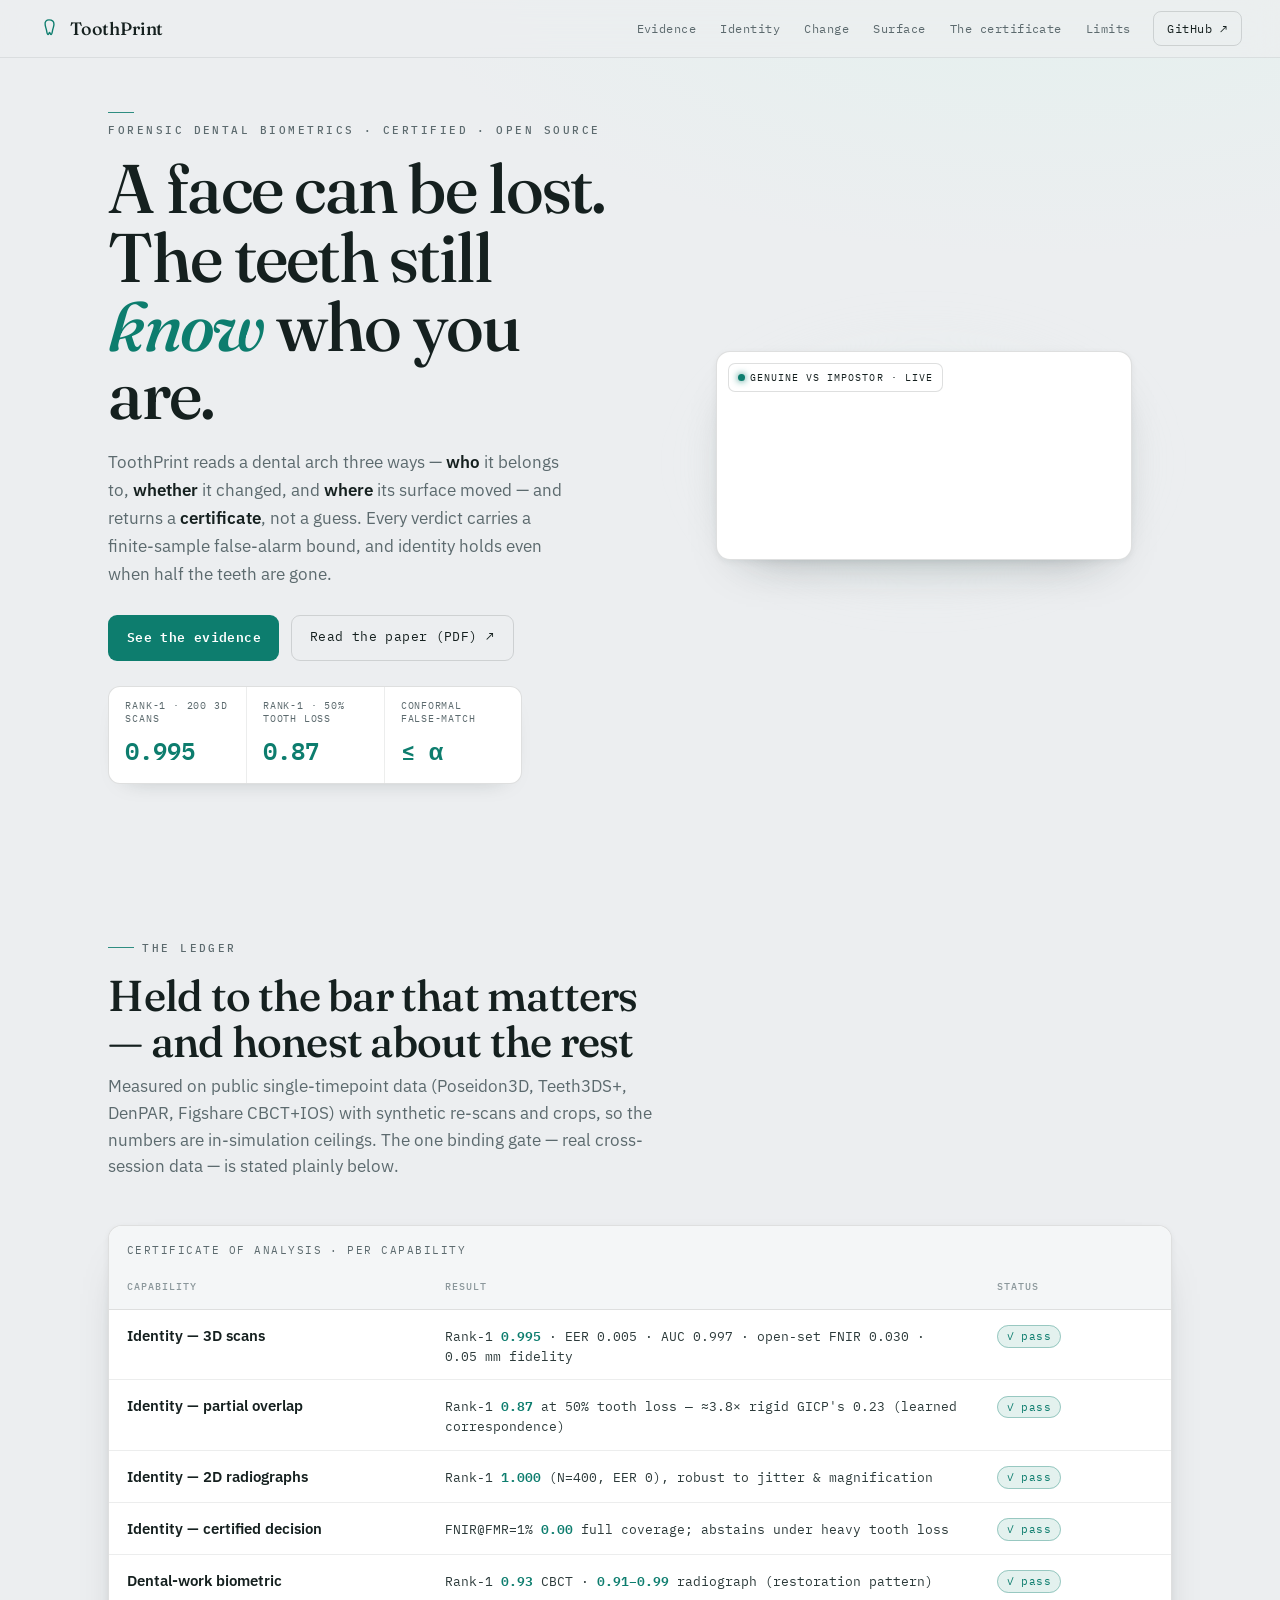
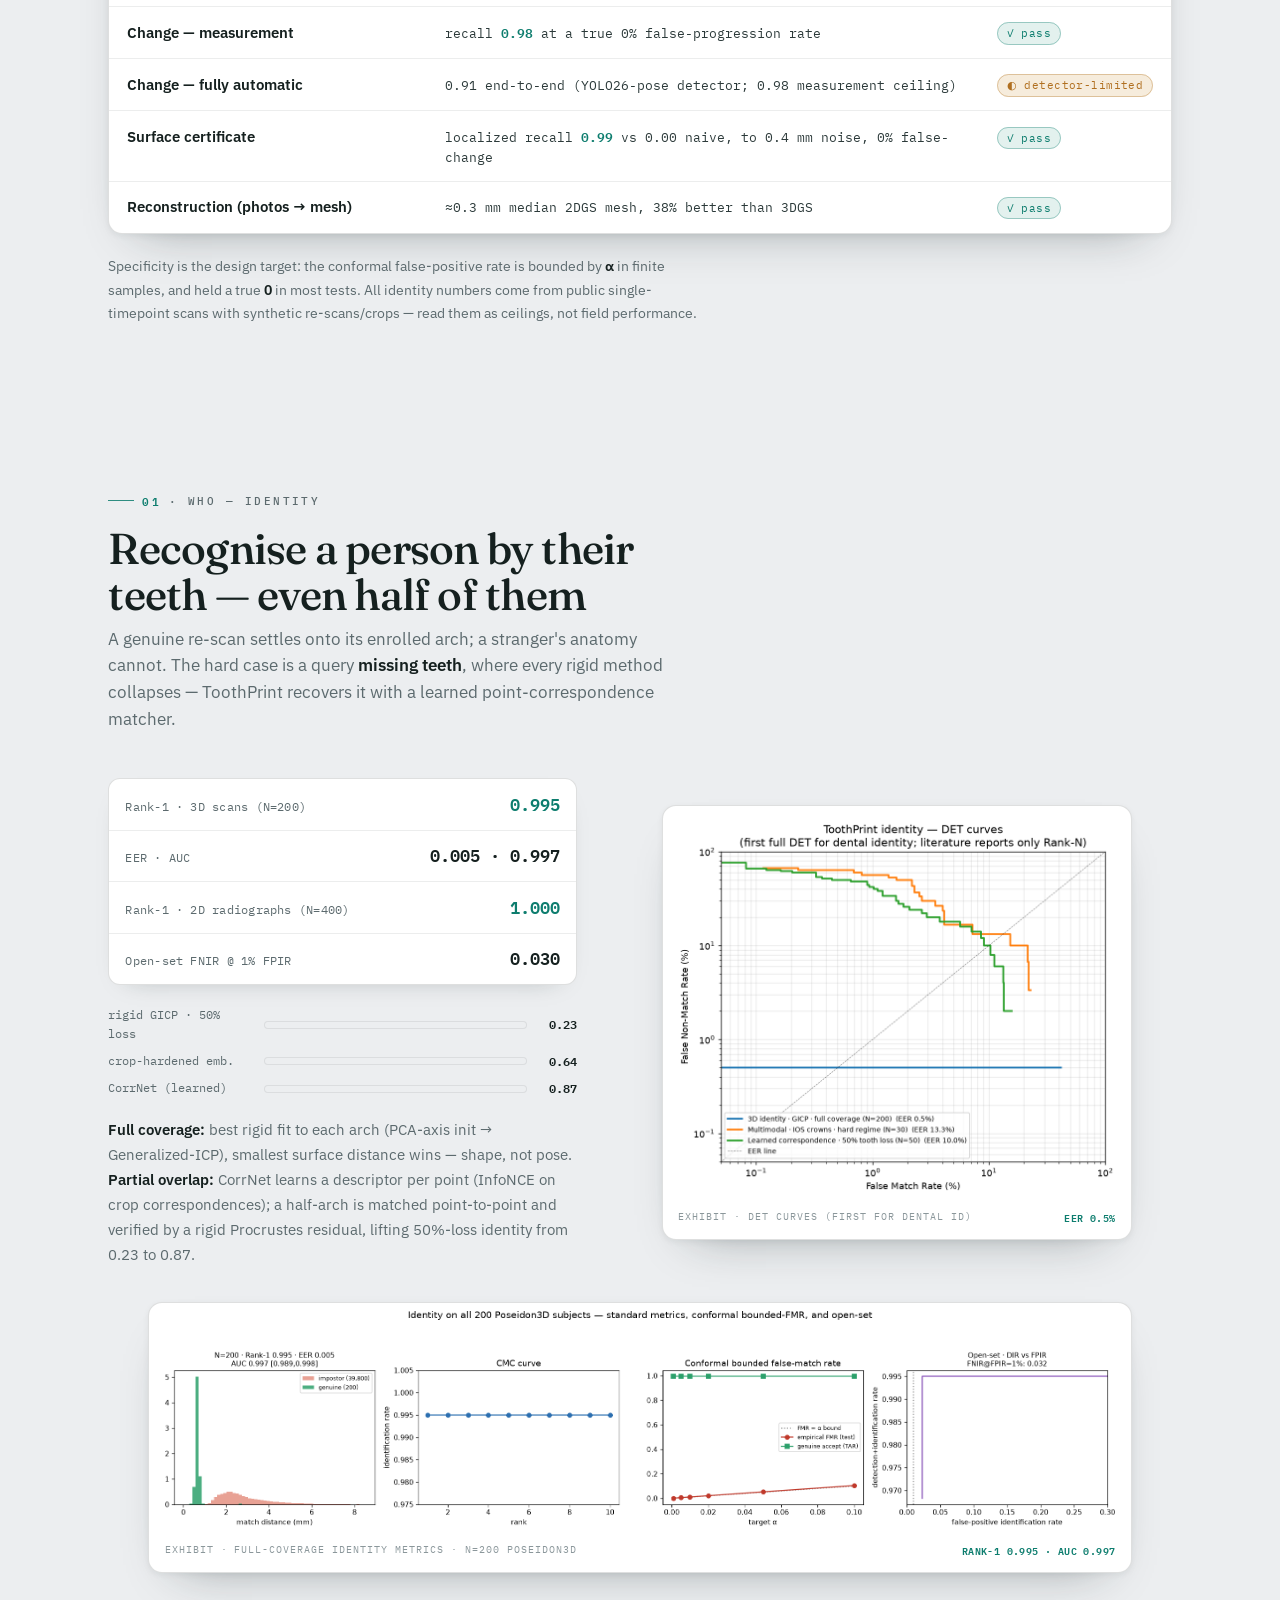
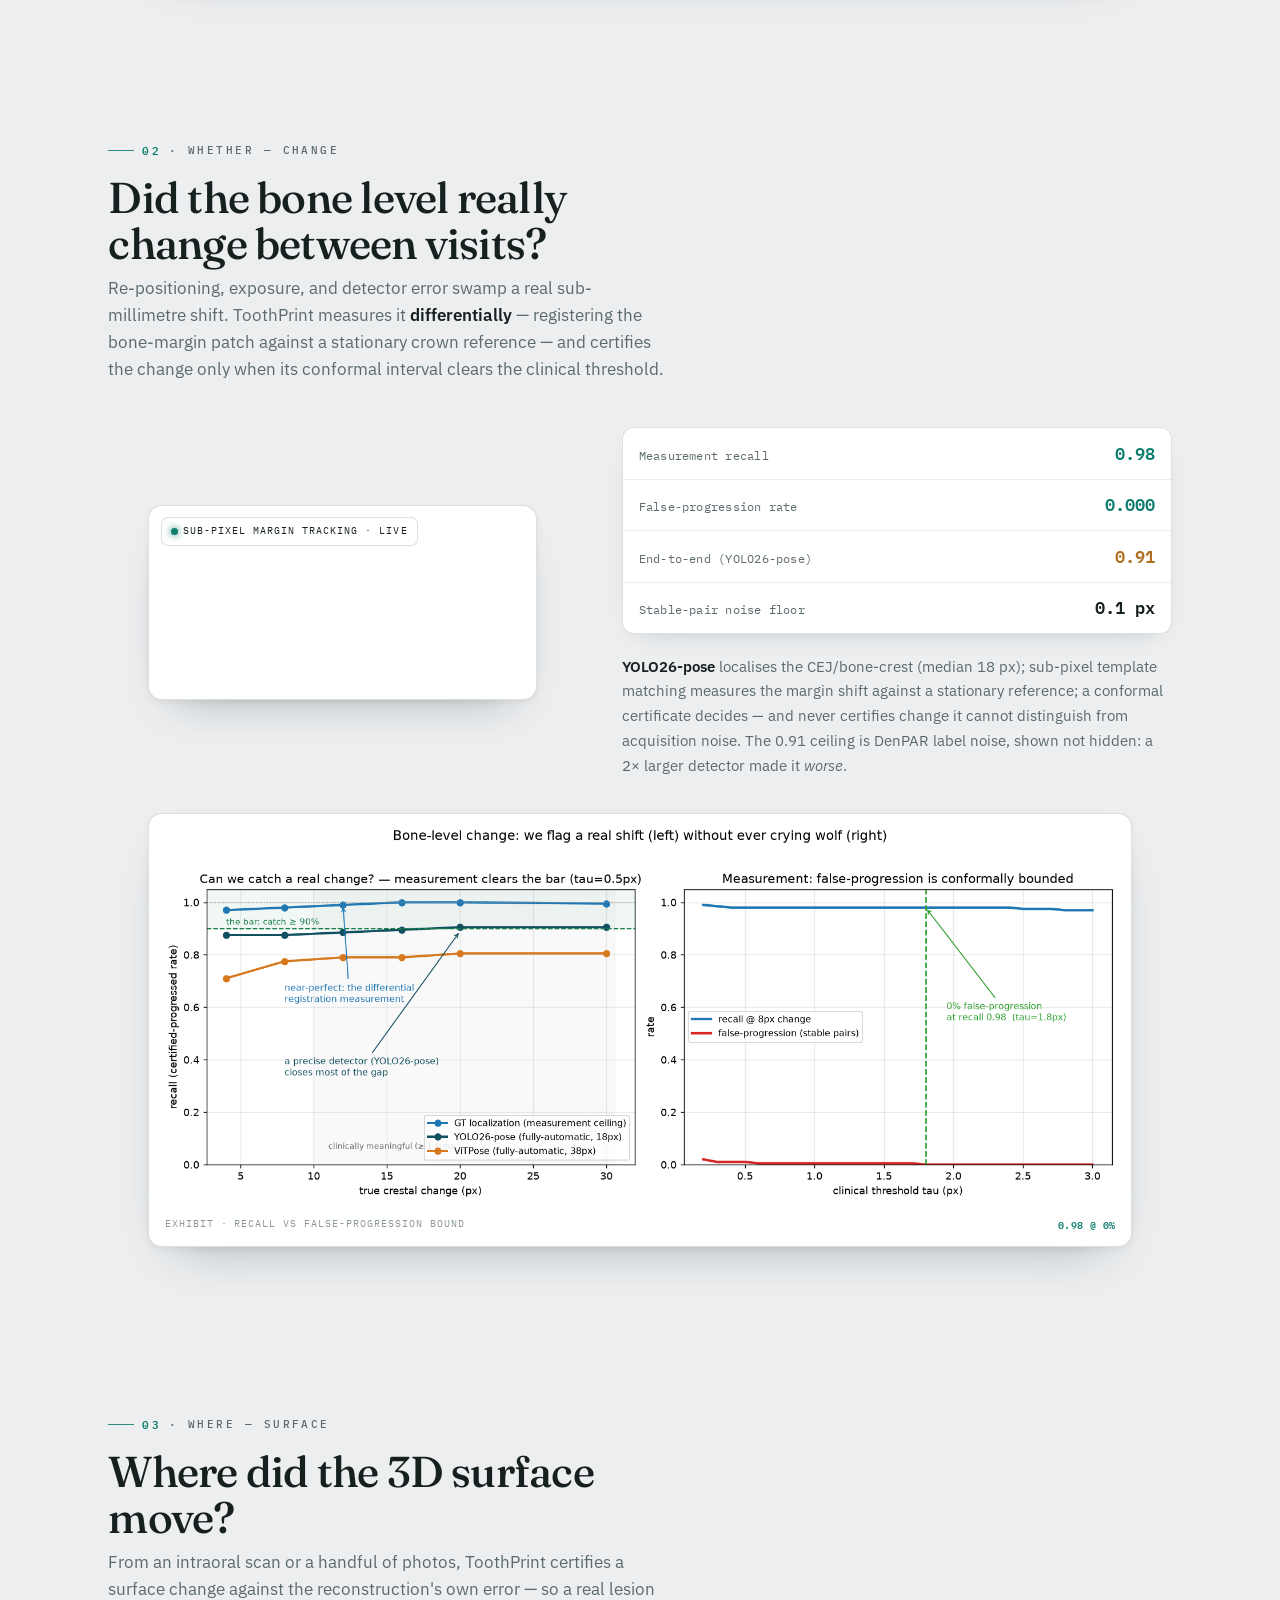
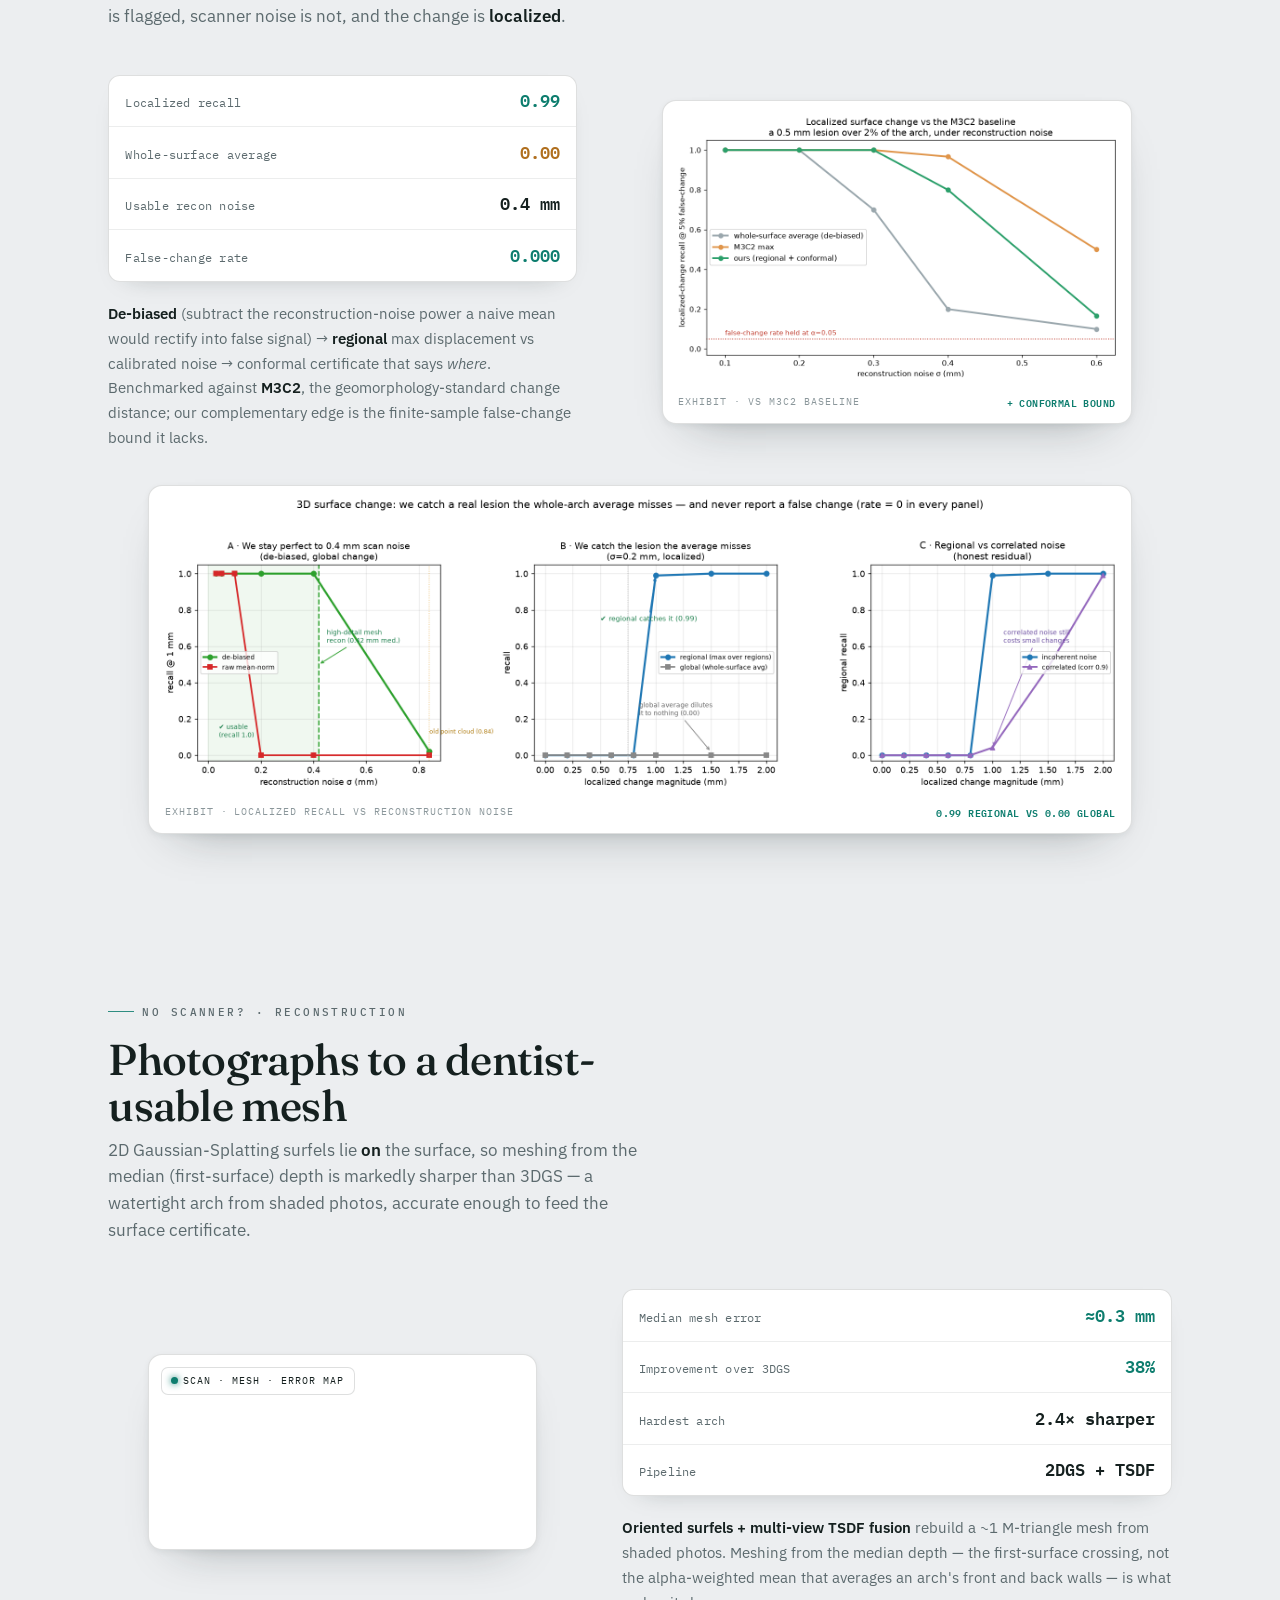
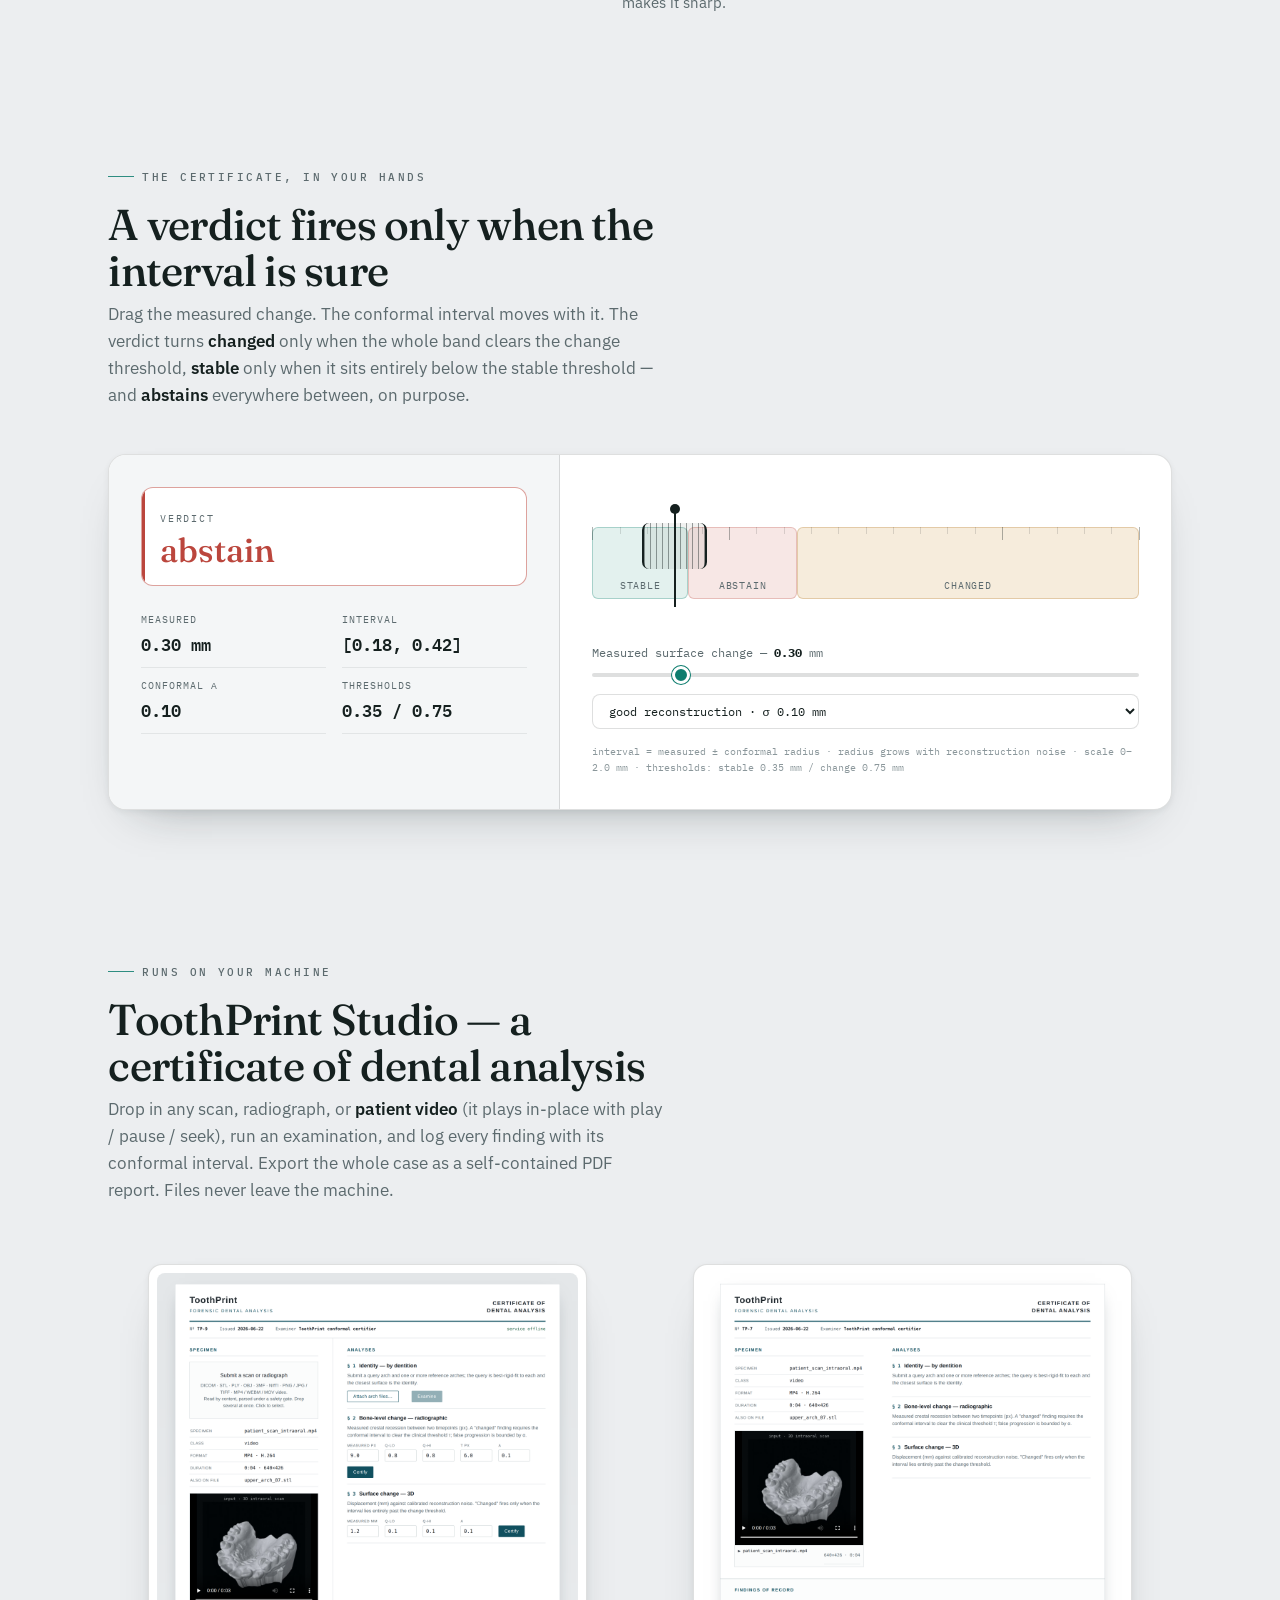
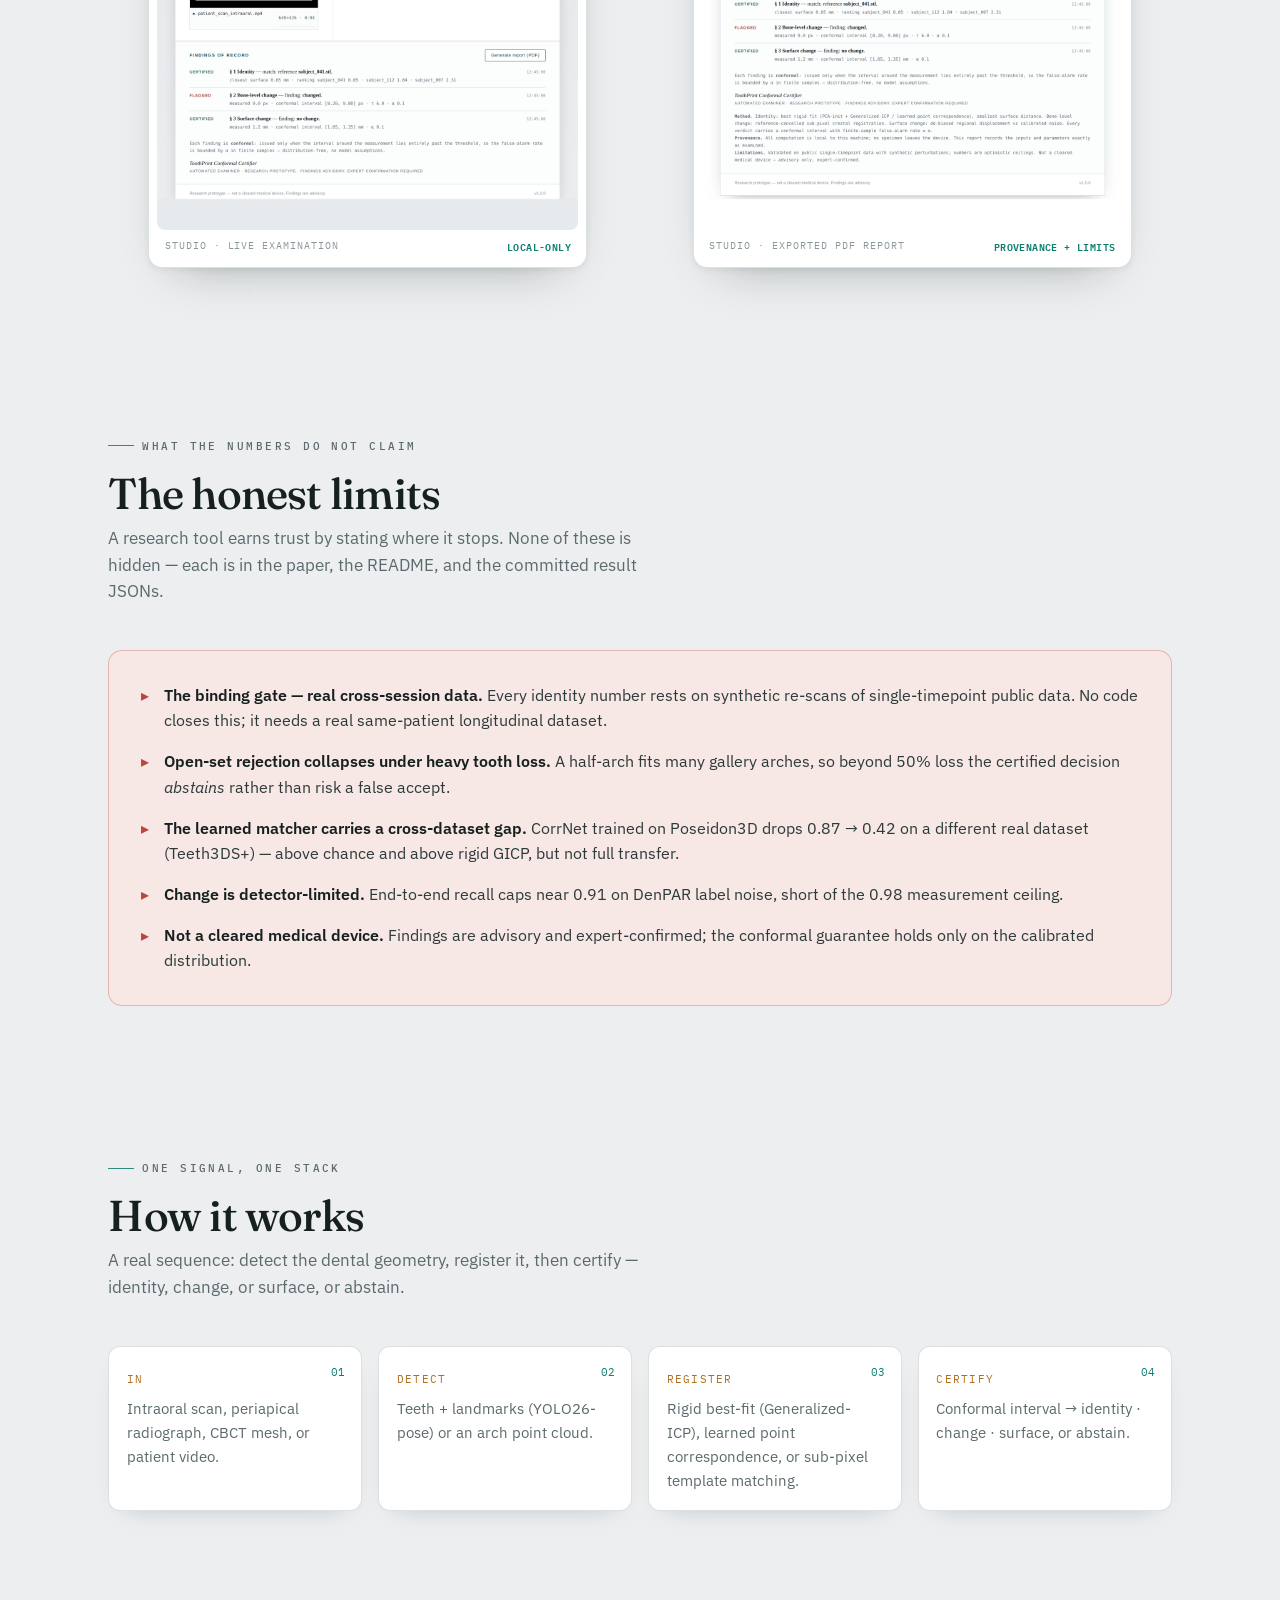
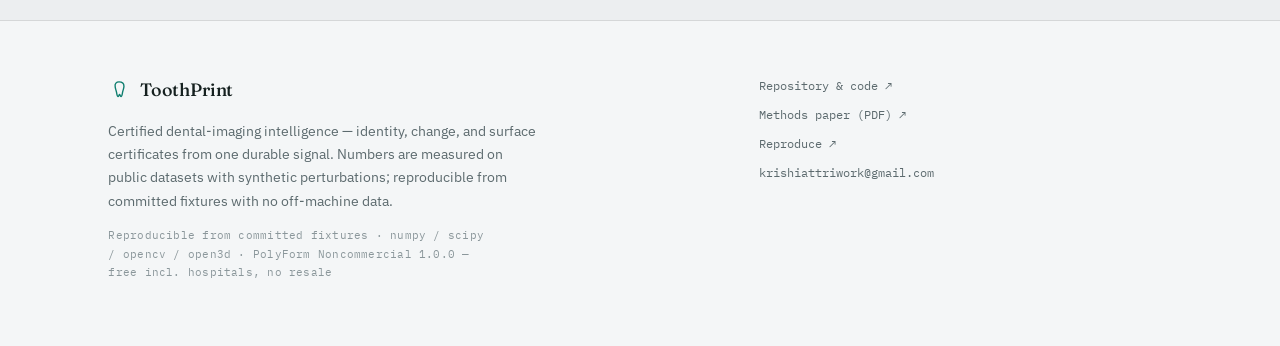
==== commit 152520f4: "pages: clinical light re-theme" ====
--- a/index.html
+++ b/index.html
@@ -67,21 +67,23 @@
           <h2 class="h2">Held to the bar that matters — and honest about the rest</h2>
           <p class="lede">Measured on public single-timepoint data (Poseidon3D, Teeth3DS+, DenPAR, Figshare CBCT+IOS) with synthetic re-scans and crops, so the numbers are in-simulation ceilings. The one binding gate — real cross-session data — is stated plainly below.</p>
         </div>
-        <table class="ledger">
-          <caption>Certificate of analysis · per capability</caption>
-          <thead><tr><th>Capability</th><th>Result</th><th>Status</th></tr></thead>
-          <tbody>
-            <tr><td class="cap">Identity — 3D scans</td><td class="val">Rank-1 <b>0.995</b> · EER 0.005 · AUC 0.997 · open-set FNIR 0.030 · 0.05 mm fidelity</td><td><span class="chip pass">✓ pass</span></td></tr>
-            <tr><td class="cap">Identity — partial overlap</td><td class="val">Rank-1 <b>0.87</b> at 50% tooth loss — ≈3.8× rigid GICP's 0.23 (learned correspondence)</td><td><span class="chip pass">✓ pass</span></td></tr>
-            <tr><td class="cap">Identity — 2D radiographs</td><td class="val">Rank-1 <b>1.000</b> (N=400, EER 0), robust to jitter &amp; magnification</td><td><span class="chip pass">✓ pass</span></td></tr>
-            <tr><td class="cap">Identity — certified decision</td><td class="val">FNIR@FMR=1% <b>0.00</b> full coverage; abstains under heavy tooth loss</td><td><span class="chip pass">✓ pass</span></td></tr>
-            <tr><td class="cap">Dental-work biometric</td><td class="val">Rank-1 <b>0.93</b> CBCT · <b>0.91–0.99</b> radiograph (restoration pattern)</td><td><span class="chip pass">✓ pass</span></td></tr>
-            <tr><td class="cap">Change — measurement</td><td class="val">recall <b>0.98</b> at a true 0% false-progression rate</td><td><span class="chip pass">✓ pass</span></td></tr>
-            <tr><td class="cap">Change — fully automatic</td><td class="val">0.91 end-to-end (YOLO26-pose detector; 0.98 measurement ceiling)</td><td><span class="chip work">◐ detector-limited</span></td></tr>
-            <tr><td class="cap">Surface certificate</td><td class="val">localized recall <b>0.99</b> vs 0.00 naive, to 0.4 mm noise, 0% false-change</td><td><span class="chip pass">✓ pass</span></td></tr>
-            <tr><td class="cap">Reconstruction (photos → mesh)</td><td class="val">≈0.3 mm median 2DGS mesh, 38% better than 3DGS</td><td><span class="chip pass">✓ pass</span></td></tr>
-          </tbody>
-        </table>
+        <div class="ledger-wrap">
+          <table class="ledger">
+            <caption>Certificate of analysis · per capability</caption>
+            <thead><tr><th>Capability</th><th>Result</th><th>Status</th></tr></thead>
+            <tbody>
+              <tr><td class="cap">Identity — 3D scans</td><td class="val">Rank-1 <b>0.995</b> · EER 0.005 · AUC 0.997 · open-set FNIR 0.030 · 0.05 mm fidelity</td><td><span class="chip pass">✓ pass</span></td></tr>
+              <tr><td class="cap">Identity — partial overlap</td><td class="val">Rank-1 <b>0.87</b> at 50% tooth loss — ≈3.8× rigid GICP's 0.23 (learned correspondence)</td><td><span class="chip pass">✓ pass</span></td></tr>
+              <tr><td class="cap">Identity — 2D radiographs</td><td class="val">Rank-1 <b>1.000</b> (N=400, EER 0), robust to jitter &amp; magnification</td><td><span class="chip pass">✓ pass</span></td></tr>
+              <tr><td class="cap">Identity — certified decision</td><td class="val">FNIR@FMR=1% <b>0.00</b> full coverage; abstains under heavy tooth loss</td><td><span class="chip pass">✓ pass</span></td></tr>
+              <tr><td class="cap">Dental-work biometric</td><td class="val">Rank-1 <b>0.93</b> CBCT · <b>0.91–0.99</b> radiograph (restoration pattern)</td><td><span class="chip pass">✓ pass</span></td></tr>
+              <tr><td class="cap">Change — measurement</td><td class="val">recall <b>0.98</b> at a true 0% false-progression rate</td><td><span class="chip pass">✓ pass</span></td></tr>
+              <tr><td class="cap">Change — fully automatic</td><td class="val">0.91 end-to-end (YOLO26-pose detector; 0.98 measurement ceiling)</td><td><span class="chip work">◐ detector-limited</span></td></tr>
+              <tr><td class="cap">Surface certificate</td><td class="val">localized recall <b>0.99</b> vs 0.00 naive, to 0.4 mm noise, 0% false-change</td><td><span class="chip pass">✓ pass</span></td></tr>
+              <tr><td class="cap">Reconstruction (photos → mesh)</td><td class="val">≈0.3 mm median 2DGS mesh, 38% better than 3DGS</td><td><span class="chip pass">✓ pass</span></td></tr>
+            </tbody>
+          </table>
+        </div>
         <p class="ledger-note">Specificity is the design target: the conformal false-positive rate is bounded by <em>α</em> in finite samples, and held a true <em>0</em> in most tests. All identity numbers come from public single-timepoint scans with synthetic re-scans/crops — read them as ceilings, not field performance.</p>
       </div>
     </section>
@@ -95,16 +97,6 @@
           <p class="lede">A genuine re-scan settles onto its enrolled arch; a stranger's anatomy cannot. The hard case is a query <em>missing teeth</em>, where every rigid method collapses — ToothPrint recovers it with a learned point-correspondence matcher.</p>
         </div>
         <div class="reading">
-          <div class="col-fig stack">
-            <figure class="sheet reveal">
-              <img src="assets/identity_metrics.png" loading="lazy" alt="Score separation, CMC, conformal false-match tracking, and open-set decision behaviour on 200 Poseidon3D arches." />
-              <figcaption class="sheet-tag"><span>Exhibit · N=200 Poseidon3D</span><b>Rank-1 0.995</b></figcaption>
-            </figure>
-            <figure class="sheet reveal">
-              <img src="assets/det_curves.png" loading="lazy" alt="Detection-error-tradeoff curves per identity pillar — the first full DET curves reported for dental identity." />
-              <figcaption class="sheet-tag"><span>Exhibit · DET curves</span><b>EER 0.5%</b></figcaption>
-            </figure>
-          </div>
           <div>
             <div class="readout">
               <div class="row"><span class="k">Rank-1 · 3D scans (N=200)</span><span class="v good">0.995</span></div>
@@ -117,8 +109,20 @@
               <div class="bar"><span>crop-hardened emb.</span><span class="track"><span class="fill lo" style="width:64%"></span></span><span class="n">0.64</span></div>
               <div class="bar"><span>CorrNet (learned)</span><span class="track"><span class="fill hi" style="width:87%"></span></span><span class="n">0.87</span></div>
             </div>
-            <p class="how"><b>Full coverage:</b> best rigid fit to each arch (PCA-axis init → Generalized-ICP), smallest surface distance wins — shape, not pose. <b>Partial overlap:</b> CorrNet learns a descriptor per point (InfoNCE on crop correspondences); a half-arch is matched point-to-point and verified by a rigid Procrustes residual, lifting 50%-loss identity from 0.23 to 0.87. <b>Decision:</b> retrieve by embedding → verify by correspondence → accept above a conformal threshold, else abstain.</p>
-          </div>
+            <p class="how"><b>Full coverage:</b> best rigid fit to each arch (PCA-axis init → Generalized-ICP), smallest surface distance wins — shape, not pose. <b>Partial overlap:</b> CorrNet learns a descriptor per point (InfoNCE on crop correspondences); a half-arch is matched point-to-point and verified by a rigid Procrustes residual, lifting 50%-loss identity from 0.23 to 0.87.</p>
+          </div>
+          <div class="col-fig">
+            <figure class="sheet reveal">
+              <img src="assets/det_curves.png" loading="lazy" alt="Detection-error-tradeoff curves per identity pillar — the first full DET curves reported for dental identity." />
+              <figcaption class="sheet-tag"><span>Exhibit · DET curves (first for dental ID)</span><b>EER 0.5%</b></figcaption>
+            </figure>
+          </div>
+        </div>
+        <div class="figband">
+          <figure class="sheet reveal">
+            <img src="assets/identity_metrics.png" loading="lazy" alt="Score separation, CMC, conformal false-match tracking, and open-set decision behaviour across 200 Poseidon3D arches." />
+            <figcaption class="sheet-tag"><span>Exhibit · full-coverage identity metrics · N=200 Poseidon3D</span><b>Rank-1 0.995 · AUC 0.997</b></figcaption>
+          </figure>
         </div>
       </div>
     </section>
@@ -132,18 +136,6 @@
           <p class="lede">Re-positioning, exposure, and detector error swamp a real sub-millimetre shift. ToothPrint measures it <em>differentially</em> — registering the bone-margin patch against a stationary crown reference — and certifies the change only when its conformal interval clears the clinical threshold.</p>
         </div>
         <div class="reading flip">
-          <div class="col-fig stack">
-            <figure class="hero-fig reveal">
-              <div class="lightbox">
-                <span class="lb-tag"><span class="led"></span> Sub-pixel margin tracking · live</span>
-                <video src="assets/change_measurement.mp4" autoplay muted loop playsinline aria-label="On a real radiograph the bone crest recedes; sub-pixel registration measures 16.2 px = 1.62 mm and flips to CHANGED only past the clinical threshold."></video>
-              </div>
-            </figure>
-            <figure class="sheet reveal">
-              <img src="assets/change_certificate_v2.png" loading="lazy" alt="Measurement recall versus the conformal false-progression bound; the fully-automatic pipeline is detector-limited." />
-              <figcaption class="sheet-tag"><span>Exhibit · recall vs false-progression</span><b>0.98 @ 0%</b></figcaption>
-            </figure>
-          </div>
           <div>
             <div class="readout">
               <div class="row"><span class="k">Measurement recall</span><span class="v good">0.98</span></div>
@@ -153,6 +145,18 @@
             </div>
             <p class="how"><b>YOLO26-pose</b> localises the CEJ/bone-crest (median 18 px); sub-pixel template matching measures the margin shift against a stationary reference; a conformal certificate decides — and never certifies change it cannot distinguish from acquisition noise. The 0.91 ceiling is DenPAR label noise, shown not hidden: a 2× larger detector made it <em>worse</em>.</p>
           </div>
+          <div class="col-fig">
+            <figure class="lightbox reveal">
+              <span class="lb-tag"><span class="led"></span> Sub-pixel margin tracking · live</span>
+              <video src="assets/change_measurement.mp4" autoplay muted loop playsinline aria-label="On a real radiograph the bone crest recedes; sub-pixel registration measures 16.2 px = 1.62 mm and flips to CHANGED only past the clinical threshold."></video>
+            </figure>
+          </div>
+        </div>
+        <div class="figband">
+          <figure class="sheet reveal">
+            <img src="assets/change_certificate_v2.png" loading="lazy" alt="Measurement recall versus the conformal false-progression bound; the fully-automatic pipeline is detector-limited." />
+            <figcaption class="sheet-tag"><span>Exhibit · recall vs false-progression bound</span><b>0.98 @ 0%</b></figcaption>
+          </figure>
         </div>
       </div>
     </section>
@@ -166,16 +170,6 @@
           <p class="lede">From an intraoral scan or a handful of photos, ToothPrint certifies a surface change against the reconstruction's own error — so a real lesion is flagged, scanner noise is not, and the change is <em>localized</em>.</p>
         </div>
         <div class="reading">
-          <div class="col-fig stack">
-            <figure class="sheet reveal">
-              <img src="assets/surface_certificate_v2.png" loading="lazy" alt="De-biasing extends usable reconstruction noise to 0.4 mm; a regional max statistic recovers a localized patch change a whole-surface average dilutes to zero, at zero false-change." />
-              <figcaption class="sheet-tag"><span>Exhibit · recall vs recon noise</span><b>0.99 vs 0.00</b></figcaption>
-            </figure>
-            <figure class="sheet reveal">
-              <img src="assets/surface_sota.png" loading="lazy" alt="Localized surface change versus the M3C2 geomorphology-standard baseline." />
-              <figcaption class="sheet-tag"><span>Exhibit · vs M3C2 baseline</span><b>+ conformal bound</b></figcaption>
-            </figure>
-          </div>
           <div>
             <div class="readout">
               <div class="row"><span class="k">Localized recall</span><span class="v good">0.99</span></div>
@@ -185,6 +179,18 @@
             </div>
             <p class="how"><b>De-biased</b> (subtract the reconstruction-noise power a naive mean would rectify into false signal) → <b>regional</b> max displacement vs calibrated noise → conformal certificate that says <em>where</em>. Benchmarked against <b>M3C2</b>, the geomorphology-standard change distance; our complementary edge is the finite-sample false-change bound it lacks.</p>
           </div>
+          <div class="col-fig">
+            <figure class="sheet reveal">
+              <img src="assets/surface_sota.png" loading="lazy" alt="Localized surface change versus the M3C2 geomorphology-standard baseline." />
+              <figcaption class="sheet-tag"><span>Exhibit · vs M3C2 baseline</span><b>+ conformal bound</b></figcaption>
+            </figure>
+          </div>
+        </div>
+        <div class="figband">
+          <figure class="sheet reveal">
+            <img src="assets/surface_certificate_v2.png" loading="lazy" alt="De-biasing extends usable reconstruction noise to 0.4 mm; a regional max statistic recovers a localized patch change a whole-surface average dilutes to zero, at zero false-change." />
+            <figcaption class="sheet-tag"><span>Exhibit · localized recall vs reconstruction noise</span><b>0.99 regional vs 0.00 global</b></figcaption>
+          </figure>
         </div>
       </div>
     </section>
@@ -198,14 +204,6 @@
           <p class="lede">2D Gaussian-Splatting surfels lie <em>on</em> the surface, so meshing from the median (first-surface) depth is markedly sharper than 3DGS — a watertight arch from shaded photos, accurate enough to feed the surface certificate.</p>
         </div>
         <div class="reading flip">
-          <div class="col-fig">
-            <figure class="hero-fig reveal">
-              <div class="lightbox">
-                <span class="lb-tag"><span class="led"></span> Scan · mesh · error map</span>
-                <video src="assets/recon_turntable.mp4" autoplay muted loop playsinline aria-label="Turntable comparing the ground-truth scan, the 2D Gaussian-Splatting mesh, and a per-vertex error heatmap."></video>
-              </div>
-            </figure>
-          </div>
           <div>
             <div class="readout">
               <div class="row"><span class="k">Median mesh error</span><span class="v good">≈0.3 mm</span></div>
@@ -214,6 +212,12 @@
               <div class="row"><span class="k">Pipeline</span><span class="v">2DGS + TSDF</span></div>
             </div>
             <p class="how"><b>Oriented surfels + multi-view TSDF fusion</b> rebuild a ~1 M-triangle mesh from shaded photos. Meshing from the median depth — the first-surface crossing, not the alpha-weighted mean that averages an arch's front and back walls — is what makes it sharp.</p>
+          </div>
+          <div class="col-fig">
+            <figure class="lightbox reveal">
+              <span class="lb-tag"><span class="led"></span> Scan · mesh · error map</span>
+              <video src="assets/recon_turntable.mp4" autoplay muted loop playsinline aria-label="Turntable comparing the ground-truth scan, the 2D Gaussian-Splatting mesh, and a per-vertex error heatmap."></video>
+            </figure>
           </div>
         </div>
       </div>
--- a/styles.css
+++ b/styles.css
@@ -1,22 +1,25 @@
-/* ToothPrint — radiograph reading-room theme
-   Dark, media-native viewer; light "specimen sheets" hold the figures.
+/* ToothPrint — clinical imaging-viewer theme (light).
+   Cool off-white canvas, ink text, a precise mono-data instrument feel.
    Type: Fraunces (display) · IBM Plex Sans (body) · IBM Plex Mono (evidence). */
 
 :root{
-  --film:#0a0d10;        /* viewer background */
-  --film-2:#11161b;      /* raised panel */
-  --film-3:#161d24;      /* hover / inset */
-  --bone:#ece6d9;        /* primary text — enamel/film highlight */
-  --bone-soft:#cdd3d3;
-  --slate:#8b949c;       /* secondary text — radiograph mid-tone */
-  --slate-dim:#5e6970;
-  --verify:#45c4b0;      /* accept · match · verified */
-  --measure:#e0a24e;     /* measurement · feature point */
-  --abstain:#d76c60;     /* abstain · reject · honest limit */
-  --sheet:#f4f1ea;       /* specimen sheet (holds light figures) */
-  --line:rgba(236,230,217,.13);
-  --line-soft:rgba(236,230,217,.07);
-  --glow:rgba(69,196,176,.16);
+  --bg:#eceef0;          /* cool imaging-canvas off-white */
+  --bg-2:#f4f6f7;        /* raised tint */
+  --card:#ffffff;        /* media + panel surface */
+  --ink:#15201f;         /* primary text — near-black, cool */
+  --ink-2:#2c3a3a;
+  --slate:#5c6a6e;       /* secondary text */
+  --faint:#8b979b;
+  --verify:#0d7d6e;      /* accept · match · verified */
+  --verify-tint:#e3f1ee;
+  --measure:#b06f1f;     /* measurement · feature */
+  --measure-tint:#f6ecdc;
+  --abstain:#bb463d;     /* abstain · reject · honest limit */
+  --abstain-tint:#f7e7e5;
+  --line:rgba(21,32,31,.14);
+  --line-soft:rgba(21,32,31,.08);
+  --shadow:0 22px 48px -30px rgba(18,34,36,.42), 0 2px 6px rgba(18,34,36,.06);
+  --shadow-sm:0 10px 26px -20px rgba(18,34,36,.4);
   --maxw:1140px;
   --gut:clamp(1.15rem,4vw,2.4rem);
   --pad:clamp(3.4rem,8.5vh,6.5rem);
@@ -30,46 +33,35 @@
 html{scroll-behavior:smooth;overflow-x:clip}
 @media (prefers-reduced-motion:reduce){html{scroll-behavior:auto}}
 body{
-  margin:0;background:var(--film);color:var(--bone);
+  margin:0;background:var(--bg);color:var(--ink);
   font-family:var(--sans);font-size:clamp(.96rem,1.05vw,1.02rem);line-height:1.62;
   -webkit-font-smoothing:antialiased;text-rendering:optimizeLegibility;
   font-variant-numeric:tabular-nums;
-  background-image:
-    radial-gradient(1100px 620px at 78% -8%, rgba(69,196,176,.07), transparent 60%),
-    radial-gradient(900px 500px at 8% 4%, rgba(224,162,78,.045), transparent 55%);
+  background-image:radial-gradient(1100px 560px at 82% -10%, var(--verify-tint), transparent 62%);
   background-attachment:fixed;
 }
 a{color:inherit;text-decoration:none}
 img,video{max-width:100%;display:block}
-::selection{background:var(--verify);color:#04110e}
-
-/* faint film-grid overlay — a reading-room/measurement surface */
-body::before{
-  content:"";position:fixed;inset:0;z-index:0;pointer-events:none;opacity:.5;
-  background-image:linear-gradient(var(--line-soft) 1px,transparent 1px),
-                   linear-gradient(90deg,var(--line-soft) 1px,transparent 1px);
-  background-size:46px 46px;
-  -webkit-mask-image:radial-gradient(120% 100% at 50% 0,#000,transparent 78%);
-          mask-image:radial-gradient(120% 100% at 50% 0,#000,transparent 78%);
-}
+::selection{background:var(--verify);color:#fff}
+
 main,header,footer{position:relative;z-index:1}
 
-/* ---------- shared structural type ---------- */
+/* ---------- structural type ---------- */
 .eyebrow{
   font-family:var(--mono);font-size:.7rem;font-weight:500;letter-spacing:.22em;
   text-transform:uppercase;color:var(--slate);margin:0 0 1rem;
   display:flex;align-items:center;gap:.7em;flex-wrap:wrap;
 }
+.eyebrow::before{content:"";width:26px;height:1px;background:var(--verify);opacity:.85}
 h1,h2.h2,.hero h1{overflow-wrap:break-word}
-.eyebrow::before{content:"";width:26px;height:1px;background:var(--verify);opacity:.8}
 .idx{font-family:var(--mono);color:var(--verify);font-weight:600}
 h2.h2{
   font-family:var(--serif);font-weight:500;font-optical-sizing:auto;
   font-size:clamp(1.75rem,3.4vw,2.7rem);line-height:1.06;letter-spacing:-.018em;
-  margin:.1rem 0 .5rem;color:var(--bone);
+  margin:.1rem 0 .5rem;color:var(--ink);
 }
 .lede{color:var(--slate);max-width:60ch;margin:.4rem 0 0;font-size:1.04rem}
-.lede strong,.lede em{color:var(--bone);font-style:normal;font-weight:500}
+.lede strong,.lede em{color:var(--ink);font-style:normal;font-weight:600}
 
 section{padding-block:var(--pad)}
 .wrap{max-width:var(--maxw);margin-inline:auto;padding-inline:var(--gut)}
@@ -78,21 +70,19 @@
 /* ---------- nav ---------- */
 .nav{
   position:sticky;top:0;z-index:50;display:flex;align-items:center;gap:1.4rem;
-  padding:.7rem var(--gut);background:rgba(10,13,16,.74);
+  padding:.7rem var(--gut);background:rgba(236,238,240,.82);
   backdrop-filter:blur(14px);-webkit-backdrop-filter:blur(14px);
   border-bottom:1px solid var(--line-soft);
 }
 .brand{display:flex;align-items:center;gap:.6rem;font-family:var(--serif);
-  font-weight:500;font-size:1.12rem;letter-spacing:-.01em;margin-right:auto}
-.brand svg{width:22px;height:22px;flex:none}
+  font-weight:500;font-size:1.12rem;letter-spacing:-.01em;margin-right:auto;color:var(--ink)}
+.brand svg{width:22px;height:22px;flex:none;color:var(--verify)}
 .nav-links{display:flex;gap:1.5rem}
-.nav-links a{font-family:var(--mono);font-size:.76rem;letter-spacing:.04em;
-  color:var(--slate);transition:color .2s}
-.nav-links a:hover{color:var(--bone)}
-.nav .ghost{font-family:var(--mono);font-size:.74rem;letter-spacing:.05em;
-  color:var(--bone);border:1px solid var(--line);padding:.42rem .8rem;border-radius:8px;
-  transition:border-color .2s,background .2s}
-.nav .ghost:hover{border-color:var(--verify);background:rgba(69,196,176,.08)}
+.nav-links a{font-family:var(--mono);font-size:.76rem;letter-spacing:.04em;color:var(--slate);transition:color .2s}
+.nav-links a:hover{color:var(--ink)}
+.nav .ghost{font-family:var(--mono);font-size:.74rem;letter-spacing:.05em;color:var(--ink);
+  border:1px solid var(--line);padding:.42rem .8rem;border-radius:8px;transition:border-color .2s,background .2s}
+.nav .ghost:hover{border-color:var(--verify);background:var(--verify-tint)}
 @media(max-width:760px){.nav-links{display:none}}
 
 /* ---------- hero ---------- */
@@ -102,182 +92,161 @@
 .hero h1{
   font-family:var(--serif);font-weight:500;font-optical-sizing:auto;
   font-size:clamp(2.4rem,5.6vw,4.3rem);line-height:1.0;letter-spacing:-.025em;
-  margin:.2rem 0 1.1rem;color:var(--bone);
+  margin:.2rem 0 1.1rem;color:var(--ink);
 }
 .hero h1 .em{font-style:italic;color:var(--verify)}
 .hero .lede{font-size:1.08rem;max-width:46ch}
 .hero-cta{display:flex;flex-wrap:wrap;gap:.7rem;margin:1.7rem 0 1.6rem}
-.btn{font-family:var(--mono);font-size:.8rem;letter-spacing:.03em;padding:.72rem 1.15rem;
-  border-radius:9px;display:inline-flex;align-items:center;gap:.5em;transition:transform .15s,background .2s,border-color .2s}
+.btn{font-family:var(--mono);font-size:.8rem;letter-spacing:.03em;padding:.72rem 1.15rem;border-radius:9px;
+  display:inline-flex;align-items:center;gap:.5em;transition:transform .15s,background .2s,border-color .2s}
 .btn:active{transform:translateY(1px)}
-.btn-solid{background:var(--verify);color:#04110e;font-weight:600}
-.btn-solid:hover{background:#5ad3bf}
-.btn-line{border:1px solid var(--line);color:var(--bone)}
-.btn-line:hover{border-color:var(--verify);background:rgba(69,196,176,.07)}
-
-/* hero stat strip */
-.stats{display:flex;gap:0;border:1px solid var(--line);border-radius:12px;overflow:hidden;
-  background:var(--film-2);max-width:46ch}
+.btn-solid{background:var(--verify);color:#fff;font-weight:600}
+.btn-solid:hover{background:#0a6a5d}
+.btn-line{border:1px solid var(--line);color:var(--ink)}
+.btn-line:hover{border-color:var(--verify);background:var(--verify-tint)}
+
+.stats{display:flex;border:1px solid var(--line);border-radius:12px;overflow:hidden;background:var(--card);max-width:46ch;box-shadow:var(--shadow-sm)}
 .stats div{flex:1;padding:.8rem 1rem;border-right:1px solid var(--line-soft)}
 .stats div:last-child{border-right:0}
-.stats dt{font-family:var(--mono);font-size:.62rem;letter-spacing:.08em;color:var(--slate);
-  text-transform:uppercase;line-height:1.3;margin-bottom:.35rem}
+.stats dt{font-family:var(--mono);font-size:.62rem;letter-spacing:.08em;color:var(--slate);text-transform:uppercase;line-height:1.3;margin-bottom:.35rem}
 .stats dd{margin:0;font-family:var(--mono);font-size:1.5rem;font-weight:600;color:var(--verify)}
 
-/* lightbox — dark panel for dark-native media */
-.lightbox{position:relative;border:1px solid var(--line);border-radius:var(--r);
-  background:#06090b;overflow:hidden;box-shadow:0 30px 80px -40px rgba(0,0,0,.9)}
-.lightbox::after{content:"";position:absolute;inset:0;pointer-events:none;
-  box-shadow:inset 0 0 90px rgba(0,0,0,.55);border-radius:var(--r)}
-.lightbox video,.lightbox img{width:100%;display:block}
+/* media card — unified frame for video + figures */
+.lightbox,.sheet{position:relative;background:var(--card);border:1px solid var(--line);
+  border-radius:var(--r);overflow:hidden;box-shadow:var(--shadow)}
+.lightbox video,.lightbox img,.sheet img{width:100%;display:block}
+.sheet{padding:.5rem}
+.sheet img{border-radius:8px}
 .lb-tag{position:absolute;top:.7rem;left:.7rem;z-index:2;display:flex;align-items:center;gap:.45em;
-  font-family:var(--mono);font-size:.64rem;letter-spacing:.1em;text-transform:uppercase;
-  color:var(--bone);background:rgba(6,9,11,.7);border:1px solid var(--line);
-  padding:.32rem .6rem;border-radius:7px;backdrop-filter:blur(4px)}
-.led{width:7px;height:7px;border-radius:50%;background:var(--verify);box-shadow:0 0 8px var(--verify)}
-.hero-fig{position:relative;animation:poweron 1.1s ease both}
-.hero-fig .glow{position:absolute;inset:-10% -6% -16%;z-index:-1;border-radius:50%;
-  background:radial-gradient(closest-side,var(--glow),transparent);filter:blur(20px);
-  animation:backlight 1.4s ease both}
-@keyframes poweron{from{opacity:0;transform:translateY(14px) scale(.985)}to{opacity:1;transform:none}}
-@keyframes backlight{from{opacity:0}to{opacity:1}}
+  font-family:var(--mono);font-size:.64rem;letter-spacing:.1em;text-transform:uppercase;color:var(--ink);
+  background:rgba(255,255,255,.85);border:1px solid var(--line);padding:.32rem .6rem;border-radius:7px;backdrop-filter:blur(4px)}
+.led{width:7px;height:7px;border-radius:50%;background:var(--verify);box-shadow:0 0 7px var(--verify)}
+.sheet .sheet-tag{font-family:var(--mono);font-size:.62rem;letter-spacing:.1em;text-transform:uppercase;
+  color:var(--faint);display:flex;justify-content:space-between;gap:1rem;padding:.5rem .45rem .35rem}
+.sheet .sheet-tag b{color:var(--verify);font-weight:600;letter-spacing:.04em}
+.hero-fig{position:relative}
+.hero-fig .glow{position:absolute;inset:-8% -4% -14%;z-index:-1;border-radius:40%;
+  background:radial-gradient(closest-side,var(--verify-tint),transparent);filter:blur(26px)}
+.reveal-fig{animation:rise .8s ease both}
+@keyframes rise{from{opacity:0;transform:translateY(12px)}to{opacity:1;transform:none}}
+
+/* full-width figure band (for wide strips that squash in a column) */
+.figband{margin-top:clamp(1.4rem,3vw,2.2rem)}
+.figband .sheet img{border-radius:8px}
 
 /* ---------- results ledger ---------- */
+.ledger-wrap{background:var(--card);border:1px solid var(--line);border-radius:var(--r);box-shadow:var(--shadow);overflow:hidden}
 .ledger{width:100%;border-collapse:collapse;font-size:.92rem}
-.ledger caption{text-align:left;font-family:var(--mono);font-size:.68rem;letter-spacing:.14em;
-  text-transform:uppercase;color:var(--slate);padding-bottom:.9rem}
-.ledger th,.ledger td{text-align:left;padding:.85rem .8rem;border-bottom:1px solid var(--line-soft);
-  vertical-align:baseline}
-.ledger thead th{font-family:var(--mono);font-size:.64rem;letter-spacing:.1em;text-transform:uppercase;
-  color:var(--slate-dim);font-weight:500;border-bottom:1px solid var(--line)}
+.ledger caption{text-align:left;font-family:var(--mono);font-size:.66rem;letter-spacing:.14em;text-transform:uppercase;
+  color:var(--slate);padding:1rem 1.1rem .4rem;background:var(--bg-2)}
+.ledger th,.ledger td{text-align:left;padding:.85rem 1.1rem;border-bottom:1px solid var(--line-soft);vertical-align:baseline}
+.ledger thead th{font-family:var(--mono);font-size:.62rem;letter-spacing:.1em;text-transform:uppercase;color:var(--faint);font-weight:500;border-bottom:1px solid var(--line);background:var(--bg-2)}
 .ledger tbody tr{transition:background .15s}
-.ledger tbody tr:hover{background:var(--film-2)}
-.ledger .cap{color:var(--bone);font-weight:500;width:30%}
-.ledger .val{font-family:var(--mono);color:var(--bone-soft);font-size:.85rem;line-height:1.5}
+.ledger tbody tr:hover{background:var(--bg-2)}
+.ledger tbody tr:last-child td{border-bottom:0}
+.ledger .cap{color:var(--ink);font-weight:600;width:30%}
+.ledger .val{font-family:var(--mono);color:var(--ink-2);font-size:.84rem;line-height:1.5}
 .ledger .val b{color:var(--verify);font-weight:600}
-.chip{font-family:var(--mono);font-size:.66rem;letter-spacing:.06em;padding:.2rem .5rem;border-radius:20px;
-  white-space:nowrap;border:1px solid transparent}
-.chip.pass{color:var(--verify);border-color:rgba(69,196,176,.4);background:rgba(69,196,176,.08)}
-.chip.work{color:var(--measure);border-color:rgba(224,162,78,.4);background:rgba(224,162,78,.08)}
+.chip{font-family:var(--mono);font-size:.66rem;letter-spacing:.04em;padding:.2rem .55rem;border-radius:20px;white-space:nowrap;border:1px solid transparent}
+.chip.pass{color:var(--verify);border-color:rgba(13,125,110,.35);background:var(--verify-tint)}
+.chip.work{color:var(--measure);border-color:rgba(176,111,31,.35);background:var(--measure-tint)}
 .ledger-note{color:var(--slate);font-size:.9rem;margin-top:1.3rem;max-width:74ch}
-.ledger-note em{color:var(--bone-soft);font-style:normal}
-
-/* ---------- reading sections (pillars) ---------- */
-.reading{display:grid;grid-template-columns:1.08fr .92fr;gap:clamp(1.4rem,3.5vw,3rem);align-items:center}
-.reading.flip .col-fig{order:2}
+.ledger-note em{color:var(--ink);font-style:normal;font-weight:600}
+
+/* ---------- reading sections ---------- */
+.reading{display:grid;grid-template-columns:.92fr 1.08fr;gap:clamp(1.4rem,3.5vw,3rem);align-items:center}
+.reading.flip .col-fig{order:-1}
 .reading .col-fig{min-width:0}
-/* canonical grid-overflow guard: let tracks shrink below media min-content */
 .hero-grid>*,.reading>*,.inst-grid>*,.studio-grid>*,.foot-in>*{min-width:0}
-
-/* specimen sheet — light frame for matplotlib figures */
-.sheet{background:var(--sheet);border-radius:12px;padding:.5rem;border:1px solid rgba(0,0,0,.25);
-  box-shadow:0 24px 60px -36px rgba(0,0,0,.85)}
-.sheet img{border-radius:6px;width:100%}
-.sheet .sheet-tag{font-family:var(--mono);font-size:.62rem;letter-spacing:.1em;text-transform:uppercase;
-  color:#5a5246;display:flex;justify-content:space-between;padding:.4rem .5rem .55rem}
-.sheet .sheet-tag b{color:#1f6f63;font-weight:600;letter-spacing:.04em}
 .stack{display:grid;gap:1rem}
 
-/* readout panel — instrument metric list */
-.readout{border:1px solid var(--line);border-radius:12px;background:var(--film-2);overflow:hidden}
-.readout .row{display:flex;justify-content:space-between;align-items:baseline;gap:1rem;
-  padding:.72rem 1rem;border-bottom:1px solid var(--line-soft)}
+.readout{border:1px solid var(--line);border-radius:12px;background:var(--card);overflow:hidden;box-shadow:var(--shadow-sm)}
+.readout .row{display:flex;justify-content:space-between;align-items:baseline;gap:1rem;padding:.72rem 1rem;border-bottom:1px solid var(--line-soft)}
 .readout .row:last-child{border-bottom:0}
 .readout .k{font-family:var(--mono);font-size:.72rem;letter-spacing:.02em;color:var(--slate)}
-.readout .v{font-family:var(--mono);font-size:1.06rem;font-weight:600;color:var(--bone)}
+.readout .v{font-family:var(--mono);font-size:1.06rem;font-weight:600;color:var(--ink)}
 .readout .v.good{color:var(--verify)}
 .readout .v.warn{color:var(--measure)}
 .how{color:var(--slate);font-size:.96rem;margin:1.2rem 0 0}
-.how b{color:var(--bone-soft);font-weight:600}
-
-/* mini comparison bar (rigid vs learned) */
+.how b{color:var(--ink);font-weight:600}
+
 .bars{margin:1.3rem 0 0;display:grid;gap:.55rem}
-.bar{display:grid;grid-template-columns:9rem 1fr auto;align-items:center;gap:.7rem;
-  font-family:var(--mono);font-size:.72rem;color:var(--slate)}
-.bar .track{height:8px;border-radius:6px;background:var(--film-3);overflow:hidden}
+.bar{display:grid;grid-template-columns:9rem 1fr auto;align-items:center;gap:.7rem;font-family:var(--mono);font-size:.72rem;color:var(--slate)}
+.bar .track{height:8px;border-radius:6px;background:var(--bg);border:1px solid var(--line-soft);overflow:hidden}
 .bar .fill{height:100%;border-radius:6px}
 .bar .fill.lo{background:var(--abstain)}
 .bar .fill.hi{background:var(--verify)}
-.bar .n{color:var(--bone);font-weight:600;min-width:2.4rem;text-align:right}
+.bar .n{color:var(--ink);font-weight:600;min-width:2.4rem;text-align:right}
 
 /* ---------- certificate instrument (signature) ---------- */
-.instrument{border:1px solid var(--line);border-radius:18px;overflow:hidden;
-  background:linear-gradient(180deg,var(--film-2),#0c1115)}
+.instrument{border:1px solid var(--line);border-radius:18px;overflow:hidden;background:var(--card);box-shadow:var(--shadow)}
 .inst-grid{display:grid;grid-template-columns:.85fr 1.15fr}
-.inst-read{padding:clamp(1.3rem,3vw,2rem);border-right:1px solid var(--line)}
-.verdict{border:1px solid var(--line);border-radius:12px;padding:1rem 1.1rem;background:#080b0e;
-  position:relative;overflow:hidden;transition:border-color .35s}
-.verdict::before{content:"";position:absolute;left:0;top:0;bottom:0;width:3px;background:var(--slate);transition:background .35s}
+.inst-read{padding:clamp(1.3rem,3vw,2rem);border-right:1px solid var(--line);background:var(--bg-2)}
+.verdict{border:1px solid var(--line);border-radius:12px;padding:1rem 1.1rem;background:var(--card);position:relative;overflow:hidden;transition:border-color .35s}
+.verdict::before{content:"";position:absolute;left:0;top:0;bottom:0;width:3px;background:var(--faint);transition:background .35s}
 .verdict .vl{font-family:var(--mono);font-size:.62rem;letter-spacing:.18em;text-transform:uppercase;color:var(--slate)}
-.verdict .vw{display:block;font-family:var(--serif);font-size:2.1rem;font-weight:500;line-height:1.1;margin-top:.2rem;transition:color .35s}
-.verdict[data-state=stable]{border-color:rgba(69,196,176,.5)}
+.verdict .vw{display:block;font-family:var(--serif);font-size:2.1rem;font-weight:500;line-height:1.1;margin-top:.2rem;transition:color .35s;color:var(--ink)}
+.verdict[data-state=stable]{border-color:rgba(13,125,110,.5)}
 .verdict[data-state=stable]::before{background:var(--verify)}
 .verdict[data-state=stable] .vw{color:var(--verify)}
-.verdict[data-state=changed]{border-color:rgba(224,162,78,.5)}
+.verdict[data-state=changed]{border-color:rgba(176,111,31,.5)}
 .verdict[data-state=changed]::before{background:var(--measure)}
 .verdict[data-state=changed] .vw{color:var(--measure)}
-.verdict[data-state=uncertain]{border-color:rgba(215,108,96,.45)}
+.verdict[data-state=uncertain]{border-color:rgba(187,70,61,.5)}
 .verdict[data-state=uncertain]::before{background:var(--abstain)}
 .verdict[data-state=uncertain] .vw{color:var(--abstain)}
 .inst-read dl{display:grid;grid-template-columns:1fr 1fr;gap:.1rem 1rem;margin:1.1rem 0 0}
 .inst-read dl>div{padding:.55rem 0;border-bottom:1px solid var(--line-soft)}
 .inst-read dt{font-family:var(--mono);font-size:.6rem;letter-spacing:.1em;text-transform:uppercase;color:var(--slate)}
-.inst-read dd{margin:.2rem 0 0;font-family:var(--mono);font-size:1.04rem;font-weight:600;color:var(--bone)}
+.inst-read dd{margin:.2rem 0 0;font-family:var(--mono);font-size:1.04rem;font-weight:600;color:var(--ink)}
 
 .inst-stage{padding:clamp(1.3rem,3vw,2rem);display:flex;flex-direction:column;justify-content:center}
 .scale{position:relative;height:128px;margin:.4rem 0 1.4rem}
 .scale .zone{position:absolute;top:34px;bottom:22px;border-radius:6px;display:flex;align-items:flex-end;justify-content:center;
   font-family:var(--mono);font-size:.6rem;letter-spacing:.08em;text-transform:uppercase;color:var(--slate);padding-bottom:.3rem}
-.zone.zs{left:0;background:rgba(69,196,176,.09);border:1px solid rgba(69,196,176,.22)}
-.zone.zu{background:rgba(215,108,96,.07);border:1px solid rgba(215,108,96,.2)}
-.zone.zc{background:rgba(224,162,78,.09);border:1px solid rgba(224,162,78,.22)}
+.zone.zs{left:0;background:var(--verify-tint);border:1px solid rgba(13,125,110,.28)}
+.zone.zu{background:var(--abstain-tint);border:1px solid rgba(187,70,61,.26)}
+.zone.zc{background:var(--measure-tint);border:1px solid rgba(176,111,31,.28)}
 .scale .ticks{position:absolute;left:0;right:0;top:34px;height:14px;pointer-events:none}
 .scale .ticks i{position:absolute;top:0;width:1px;height:7px;background:var(--line)}
-.scale .ticks i.maj{height:13px;background:rgba(236,230,217,.28)}
+.scale .ticks i.maj{height:13px;background:rgba(21,32,31,.34)}
 .scale .band{position:absolute;top:30px;height:46px;border-radius:7px;
-  border-left:2px solid var(--bone);border-right:2px solid var(--bone);
-  background-image:repeating-linear-gradient(90deg,rgba(236,230,217,.5) 0 1px,transparent 1px 6px);
-  background-color:rgba(236,230,217,.07);transition:left .08s linear,width .08s linear}
-.scale .pin{position:absolute;top:18px;bottom:14px;width:2px;background:var(--bone);transition:left .08s linear}
-.scale .pin::after{content:"";position:absolute;top:-7px;left:-4px;width:10px;height:10px;border-radius:50%;
-  background:var(--bone);box-shadow:0 0 10px rgba(236,230,217,.6)}
+  border-left:2px solid var(--ink);border-right:2px solid var(--ink);
+  background-image:repeating-linear-gradient(90deg,rgba(21,32,31,.42) 0 1px,transparent 1px 6px);
+  background-color:rgba(21,32,31,.06);transition:left .08s linear,width .08s linear}
+.scale .pin{position:absolute;top:18px;bottom:14px;width:2px;background:var(--ink);transition:left .08s linear}
+.scale .pin::after{content:"";position:absolute;top:-7px;left:-4px;width:10px;height:10px;border-radius:50%;background:var(--ink)}
 .ctrl{font-family:var(--mono);font-size:.72rem;color:var(--slate);display:block;margin-bottom:.45rem}
-.ctrl b{color:var(--bone)}
-input[type=range]{-webkit-appearance:none;appearance:none;width:100%;height:4px;border-radius:4px;
-  background:var(--film-3);outline:none;margin:.2rem 0 1.1rem}
-input[type=range]::-webkit-slider-thumb{-webkit-appearance:none;width:18px;height:18px;border-radius:50%;
-  background:var(--verify);border:3px solid #06090b;cursor:pointer;box-shadow:0 0 0 1px var(--verify)}
-input[type=range]::-moz-range-thumb{width:16px;height:16px;border-radius:50%;background:var(--verify);
-  border:3px solid #06090b;cursor:pointer}
-.inst-stage select{font-family:var(--mono);font-size:.74rem;background:var(--film-3);color:var(--bone);
-  border:1px solid var(--line);border-radius:8px;padding:.5rem .7rem;width:100%}
-.inst-foot{font-family:var(--mono);font-size:.64rem;color:var(--slate-dim);margin:.9rem 0 0;line-height:1.6}
+.ctrl b{color:var(--ink)}
+input[type=range]{-webkit-appearance:none;appearance:none;width:100%;height:4px;border-radius:4px;background:var(--line);outline:none;margin:.2rem 0 1.1rem}
+input[type=range]::-webkit-slider-thumb{-webkit-appearance:none;width:18px;height:18px;border-radius:50%;background:var(--verify);border:3px solid #fff;cursor:pointer;box-shadow:0 0 0 1px var(--verify)}
+input[type=range]::-moz-range-thumb{width:16px;height:16px;border-radius:50%;background:var(--verify);border:3px solid #fff;cursor:pointer}
+.inst-stage select{font-family:var(--mono);font-size:.74rem;background:var(--card);color:var(--ink);border:1px solid var(--line);border-radius:8px;padding:.5rem .7rem;width:100%}
+.inst-foot{font-family:var(--mono);font-size:.64rem;color:var(--faint);margin:.9rem 0 0;line-height:1.6}
 
 /* ---------- studio ---------- */
 .studio-grid{display:grid;grid-template-columns:1fr 1fr;gap:clamp(1rem,2.5vw,1.6rem)}
 
 /* ---------- limits ---------- */
-.limits{border:1px solid rgba(215,108,96,.3);border-radius:14px;background:rgba(215,108,96,.04);
-  padding:clamp(1.3rem,3vw,2rem)}
+.limits{border:1px solid rgba(187,70,61,.3);border-radius:14px;background:var(--abstain-tint);padding:clamp(1.3rem,3vw,2rem)}
 .limits ul{list-style:none;margin:0;padding:0;display:grid;gap:1rem}
-.limits li{display:grid;grid-template-columns:auto 1fr;gap:.9rem;color:var(--slate);font-size:.97rem}
+.limits li{display:grid;grid-template-columns:auto 1fr;gap:.9rem;color:var(--ink-2);font-size:.97rem}
 .limits li::before{content:"▸";color:var(--abstain);font-family:var(--mono)}
-.limits b{color:var(--bone);font-weight:600}
+.limits b{color:var(--ink);font-weight:600}
 
 /* ---------- pipeline ---------- */
 .pipe{display:grid;grid-template-columns:repeat(4,1fr);gap:1rem;counter-reset:step}
-.pstep{border:1px solid var(--line);border-radius:12px;padding:1.1rem;background:var(--film-2);position:relative}
-.pstep::before{counter-increment:step;content:"0" counter(step);position:absolute;top:1rem;right:1rem;
-  font-family:var(--mono);font-size:.7rem;color:var(--verify)}
+.pstep{border:1px solid var(--line);border-radius:12px;padding:1.1rem;background:var(--card);position:relative;box-shadow:var(--shadow-sm)}
+.pstep::before{counter-increment:step;content:"0" counter(step);position:absolute;top:1rem;right:1rem;font-family:var(--mono);font-size:.7rem;color:var(--verify)}
 .pstep .pk{font-family:var(--mono);font-size:.66rem;letter-spacing:.12em;text-transform:uppercase;color:var(--measure)}
 .pstep p{margin:.5rem 0 0;font-size:.92rem;color:var(--slate)}
 
 /* ---------- footer ---------- */
-.foot{border-top:1px solid var(--line);margin-top:2rem;padding:clamp(2.4rem,5vw,3.4rem) 0}
-.foot-in{max-width:var(--maxw);margin-inline:auto;padding-inline:var(--gut);
-  display:grid;grid-template-columns:1.5fr 1fr;gap:2rem}
+.foot{border-top:1px solid var(--line);margin-top:2rem;padding:clamp(2.4rem,5vw,3.4rem) 0;background:var(--bg-2)}
+.foot-in{max-width:var(--maxw);margin-inline:auto;padding-inline:var(--gut);display:grid;grid-template-columns:1.5fr 1fr;gap:2rem}
+.foot .brand{margin-bottom:.7rem}
 .foot p{color:var(--slate);font-size:.9rem;max-width:54ch}
-.foot .meta{font-family:var(--mono);font-size:.7rem;color:var(--slate-dim);margin-top:.9rem;letter-spacing:.02em}
+.foot .meta{font-family:var(--mono);font-size:.7rem;color:var(--faint);margin-top:.9rem;letter-spacing:.02em}
 .foot-links{display:flex;flex-direction:column;gap:.55rem}
 .foot-links a{font-family:var(--mono);font-size:.78rem;color:var(--slate);transition:color .2s}
 .foot-links a:hover{color:var(--verify)}
@@ -287,12 +256,11 @@
 .reveal.in{opacity:1;transform:none}
 @media (prefers-reduced-motion:reduce){
   .reveal{opacity:1;transform:none;transition:none}
-  .hero-fig,.hero-fig .glow{animation:none}
+  .hero-fig .glow,.reveal-fig{animation:none}
 }
 
 /* ---------- focus ---------- */
-a:focus-visible,button:focus-visible,input:focus-visible,select:focus-visible{
-  outline:2px solid var(--verify);outline-offset:3px;border-radius:4px}
+a:focus-visible,button:focus-visible,input:focus-visible,select:focus-visible{outline:2px solid var(--verify);outline-offset:3px;border-radius:4px}
 
 /* ---------- responsive ---------- */
 @media(max-width:880px){
@@ -311,5 +279,5 @@
   .eyebrow{font-size:.6rem;letter-spacing:.13em}
   .hero h1{font-size:clamp(2.05rem,8.4vw,2.7rem)}
   .ledger{font-size:.82rem}
-  .ledger th,.ledger td{padding:.7rem .45rem}
-}
+  .ledger th,.ledger td{padding:.7rem .6rem}
+}
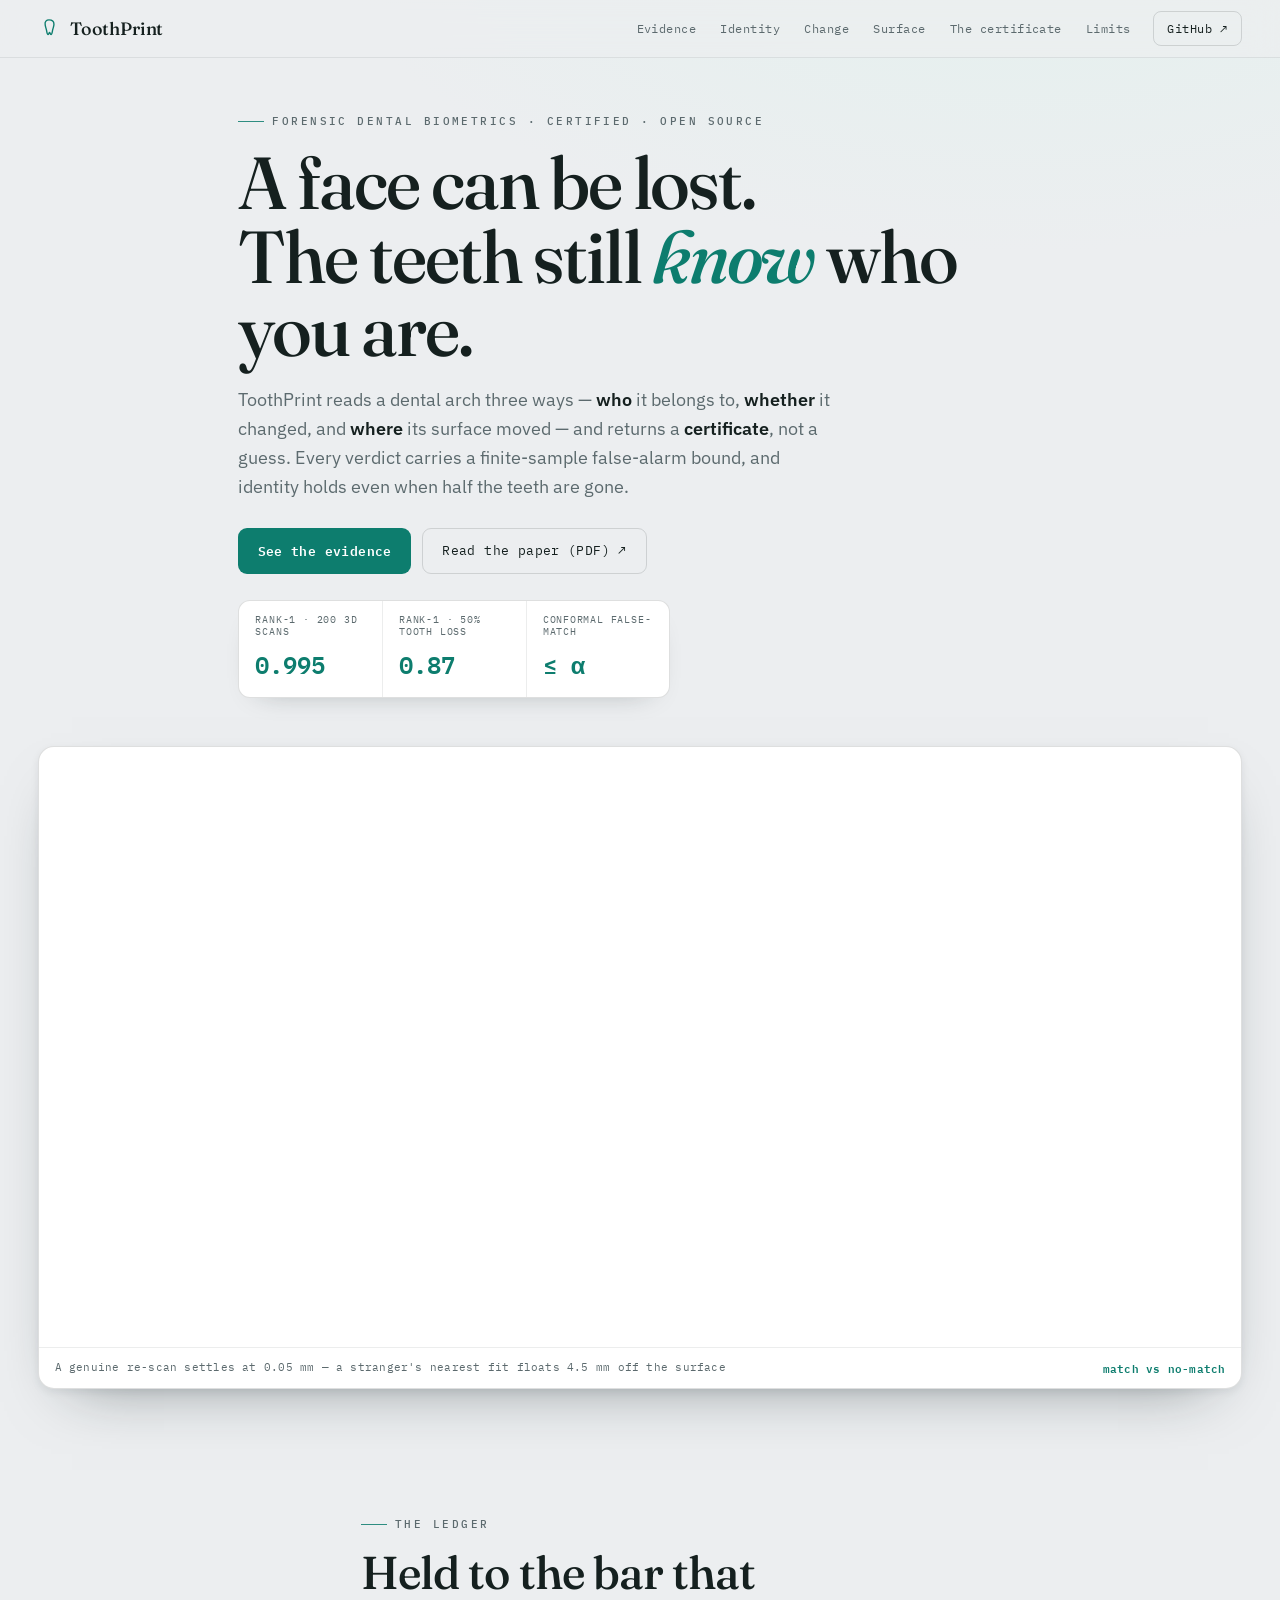
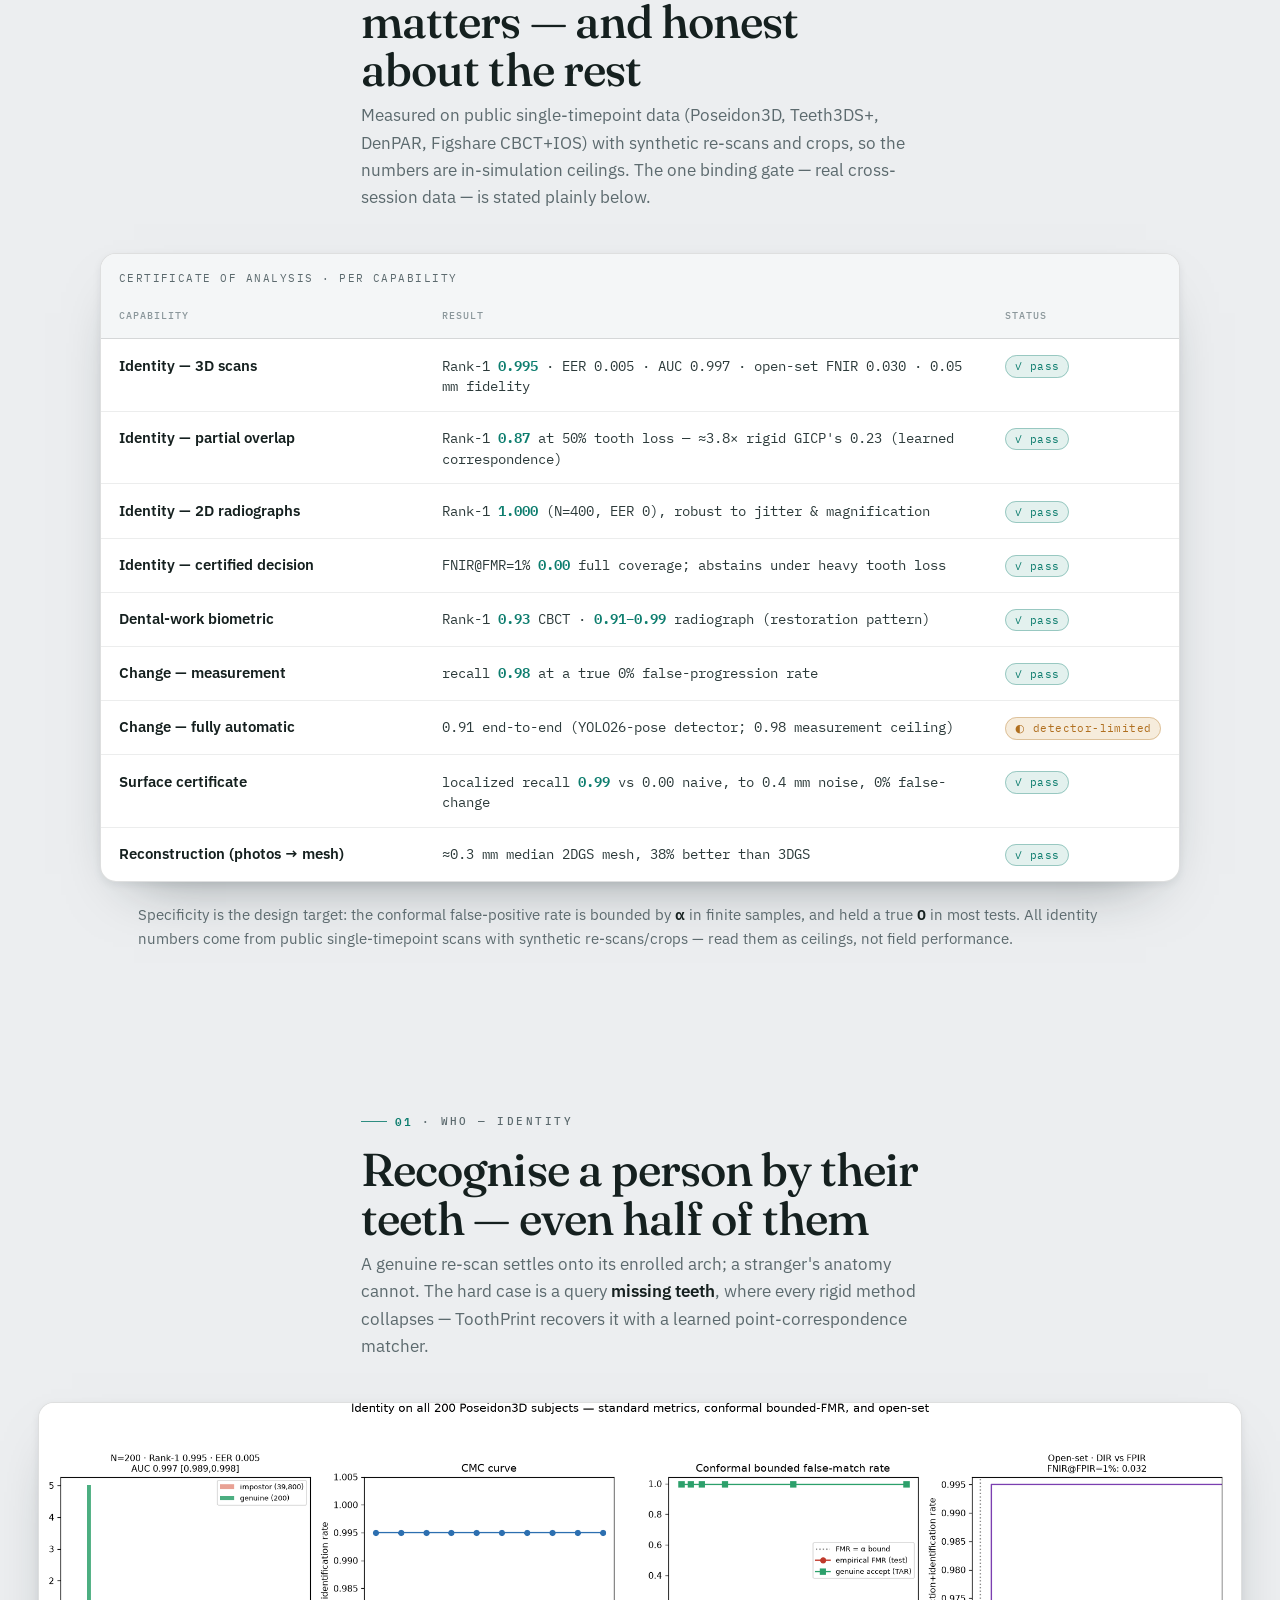
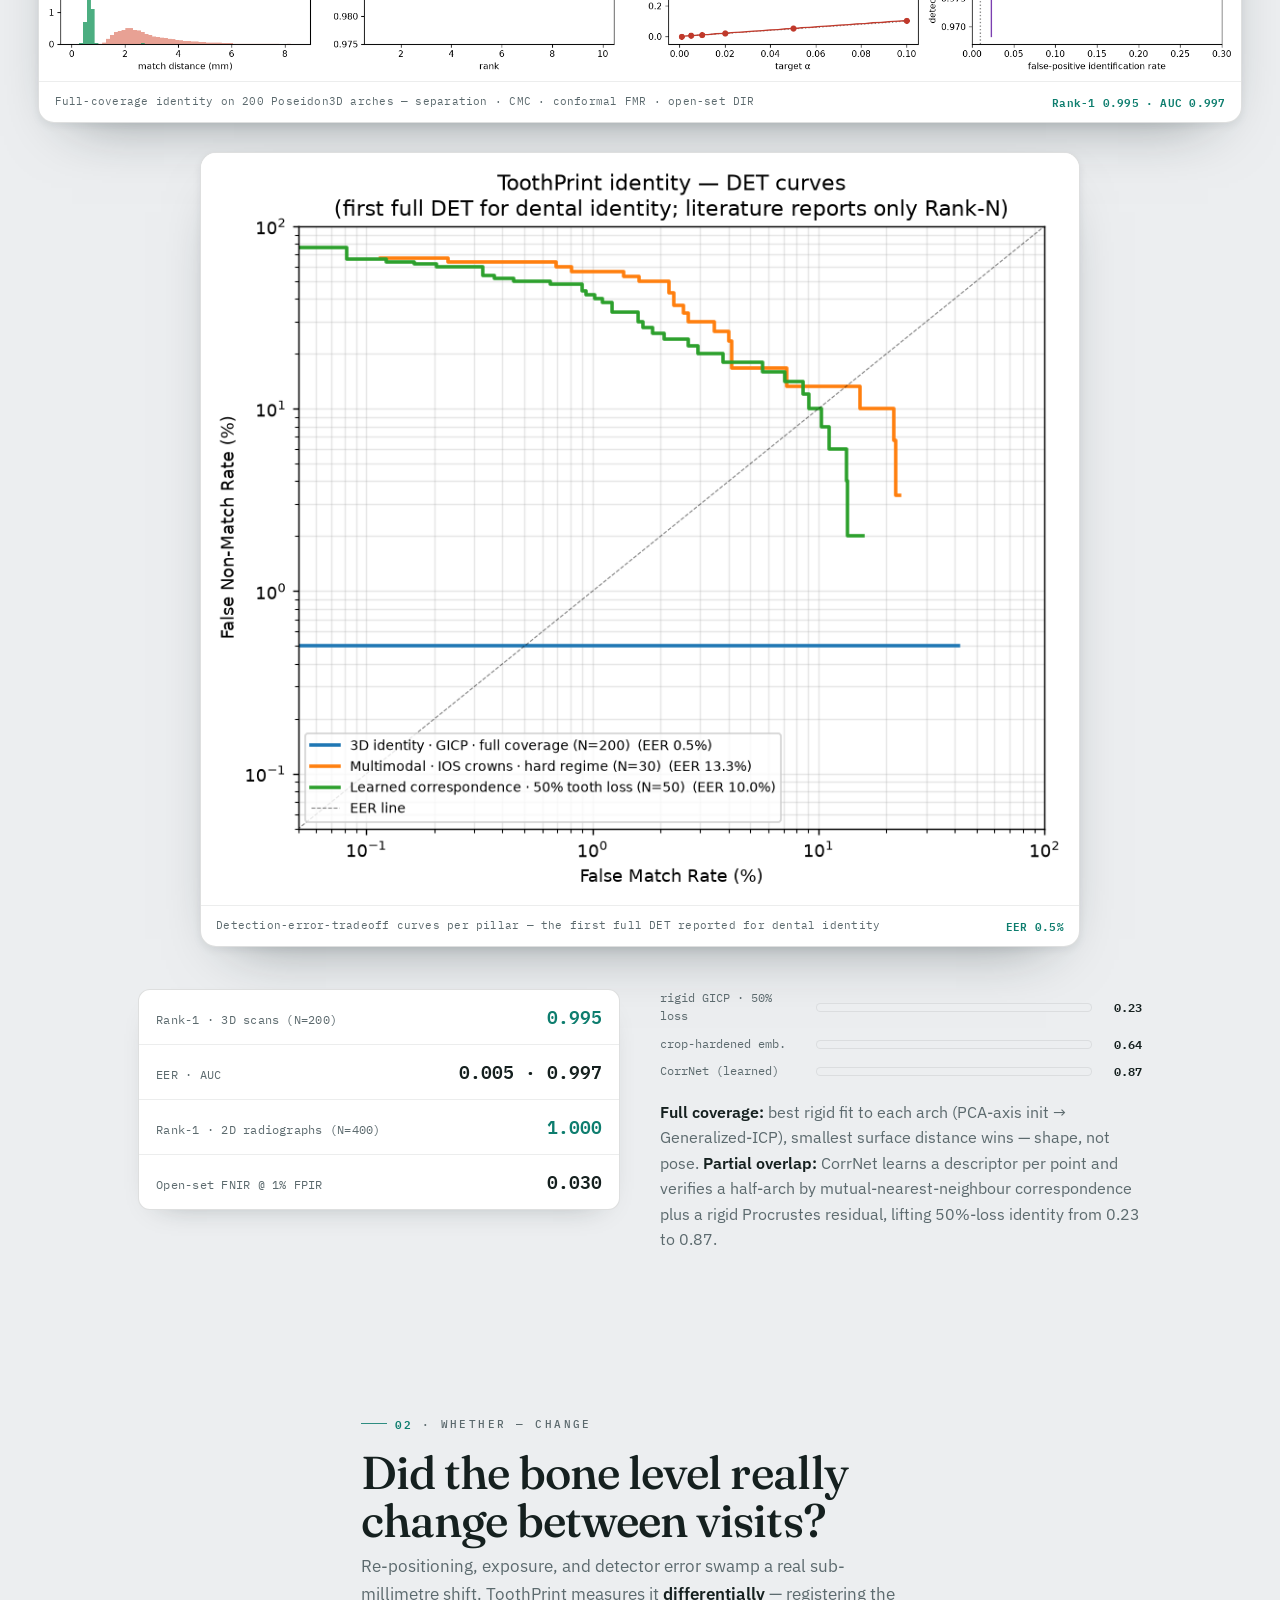
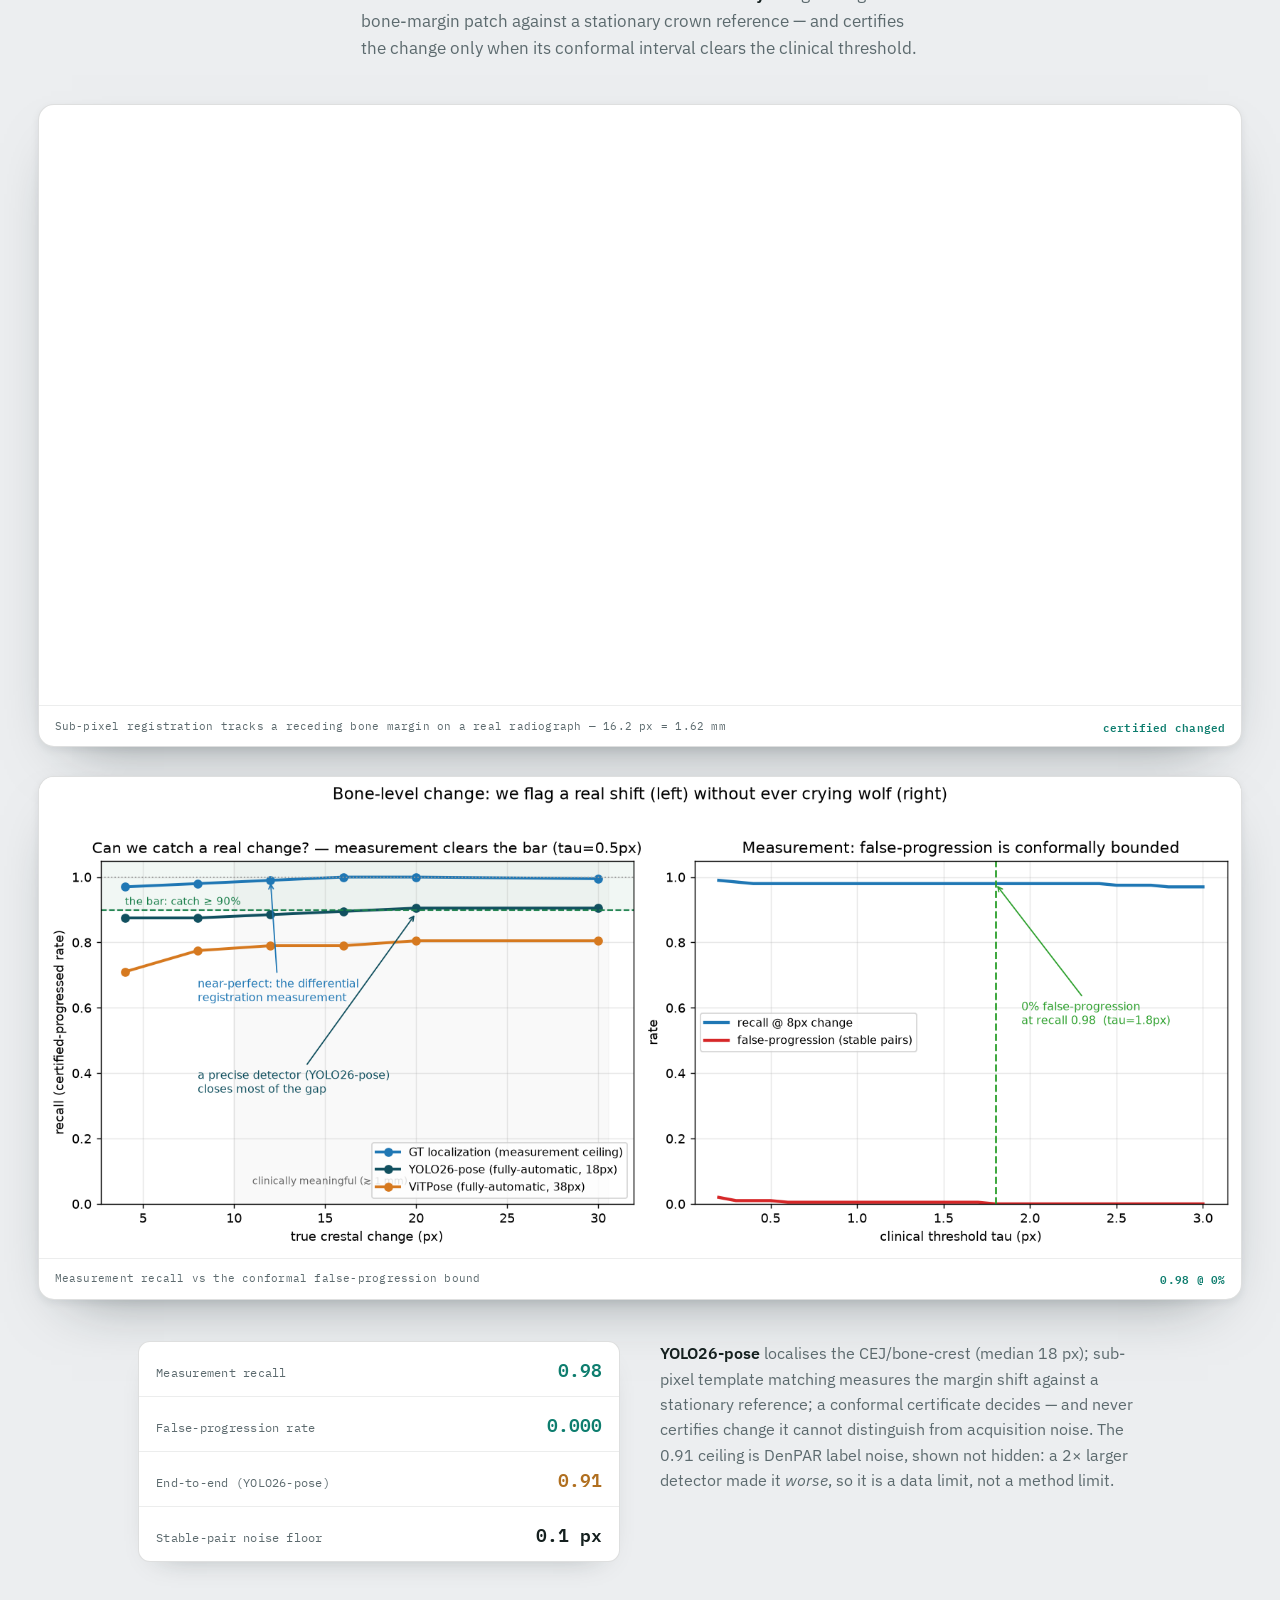
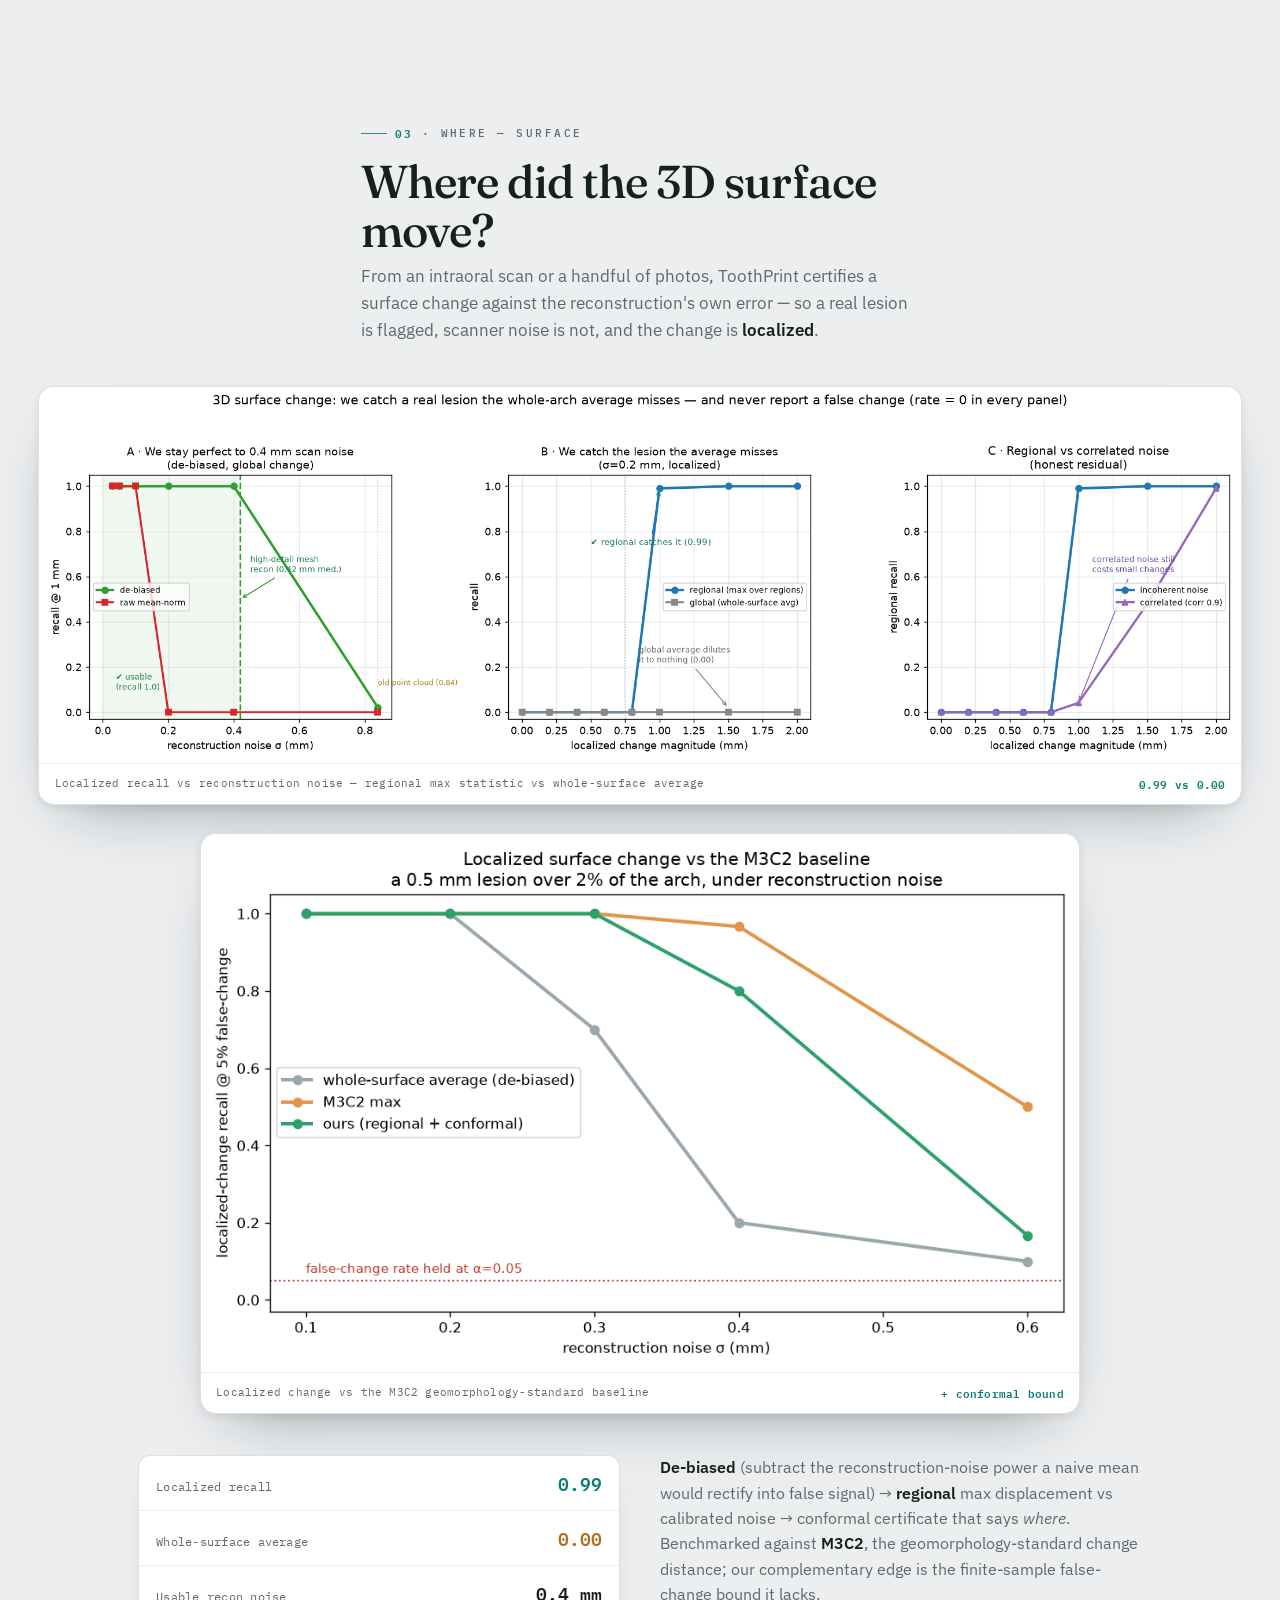
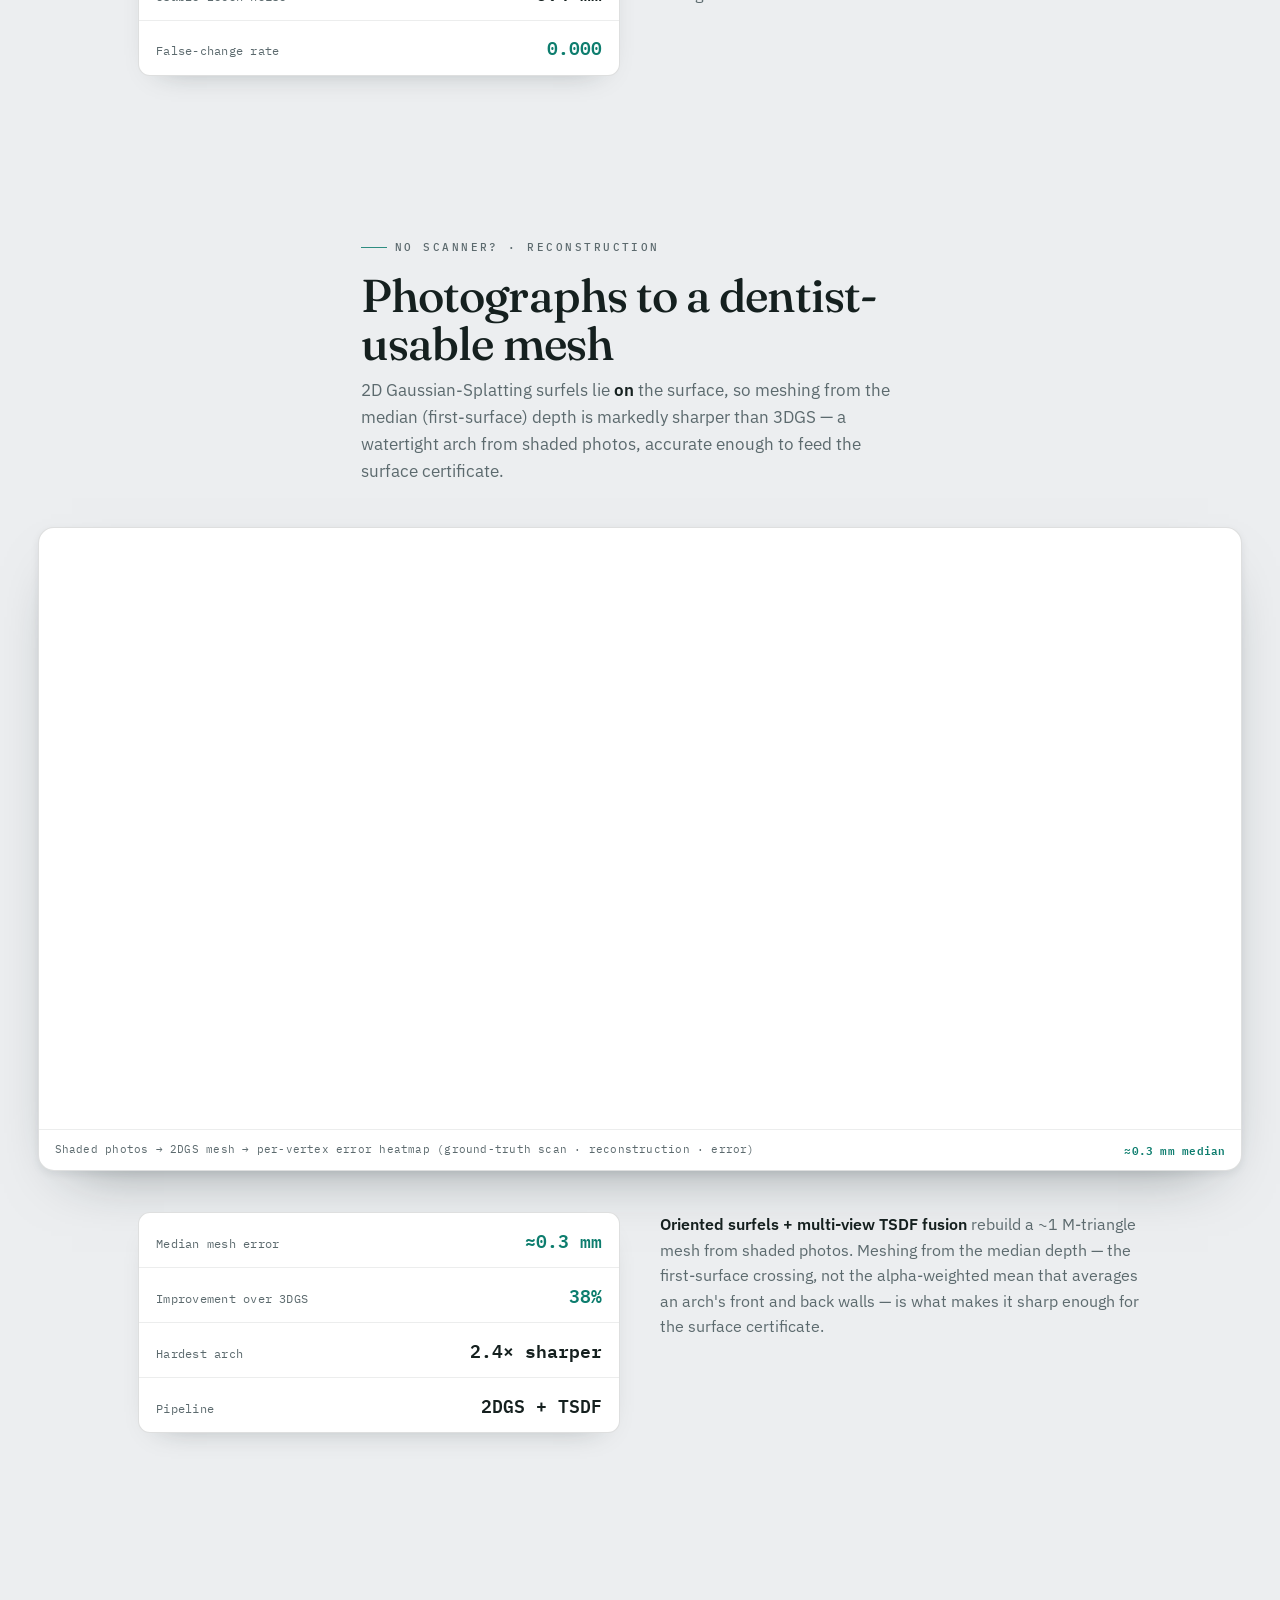
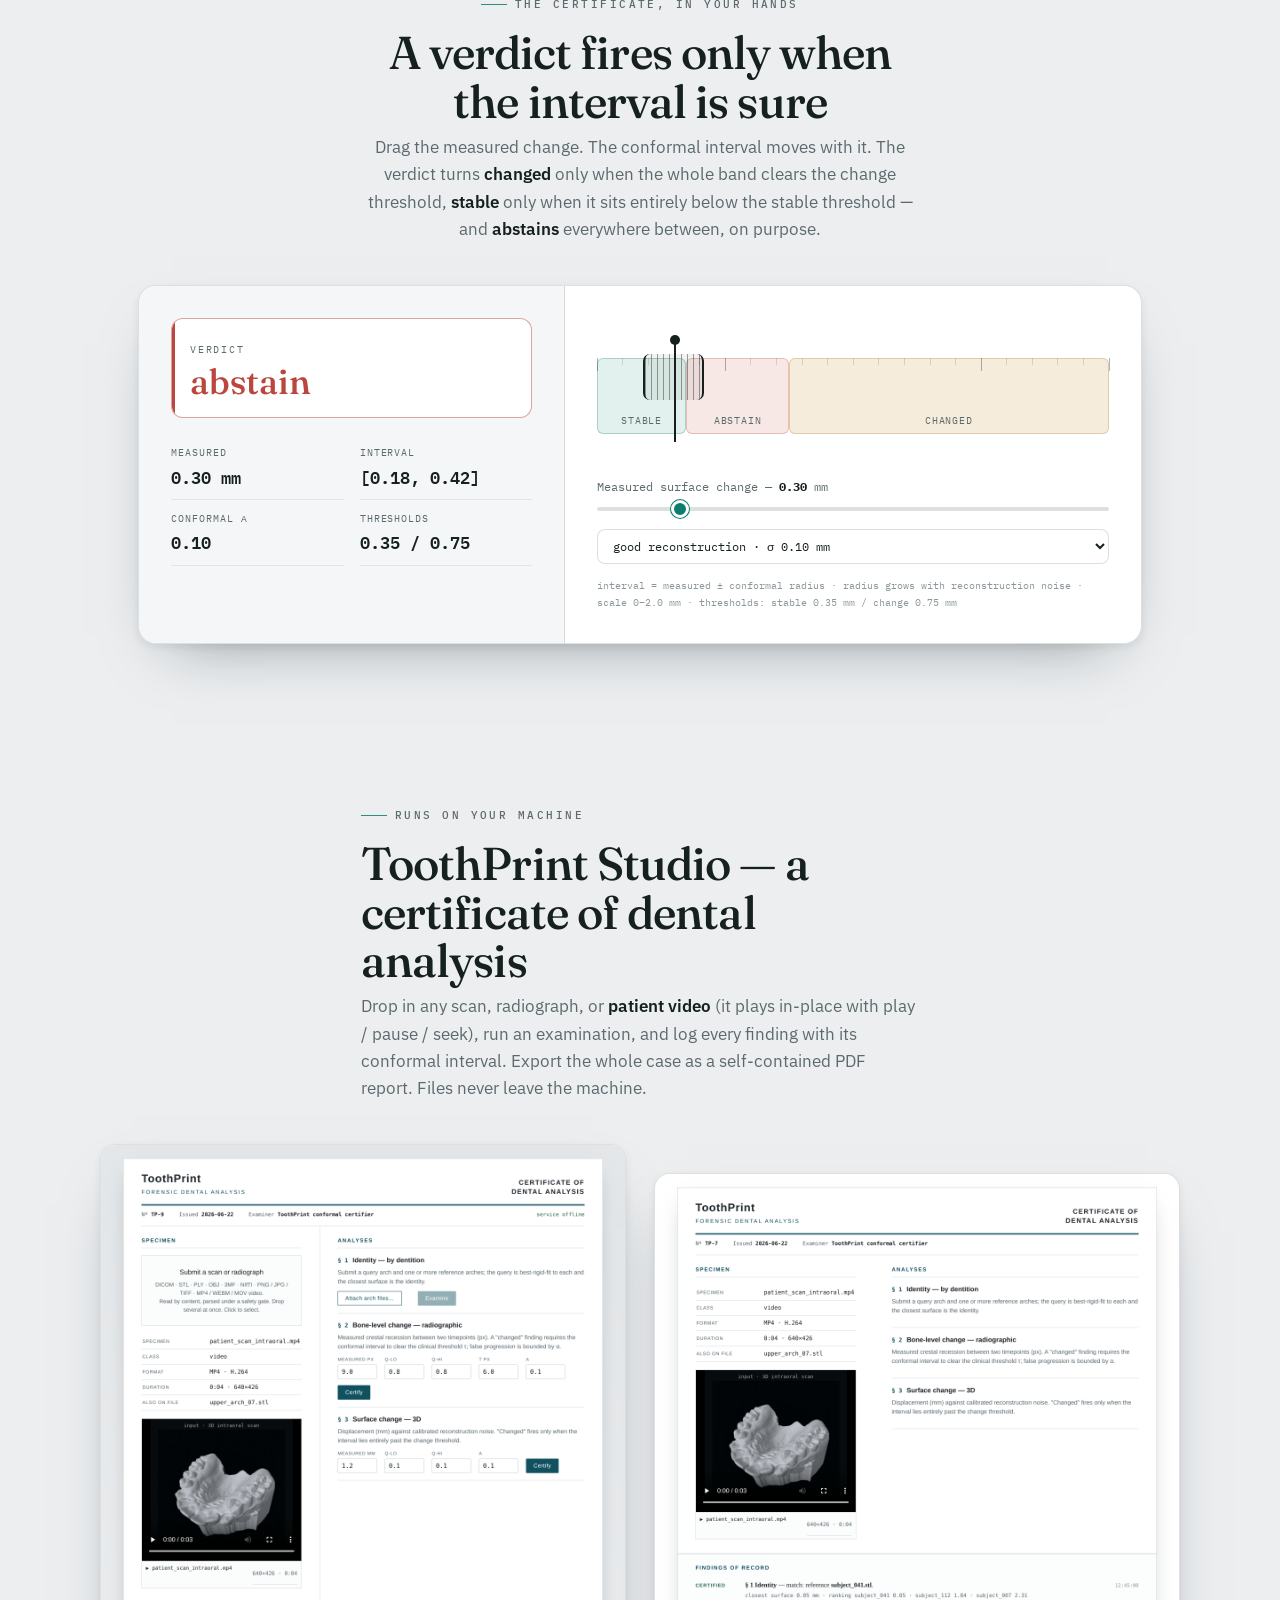
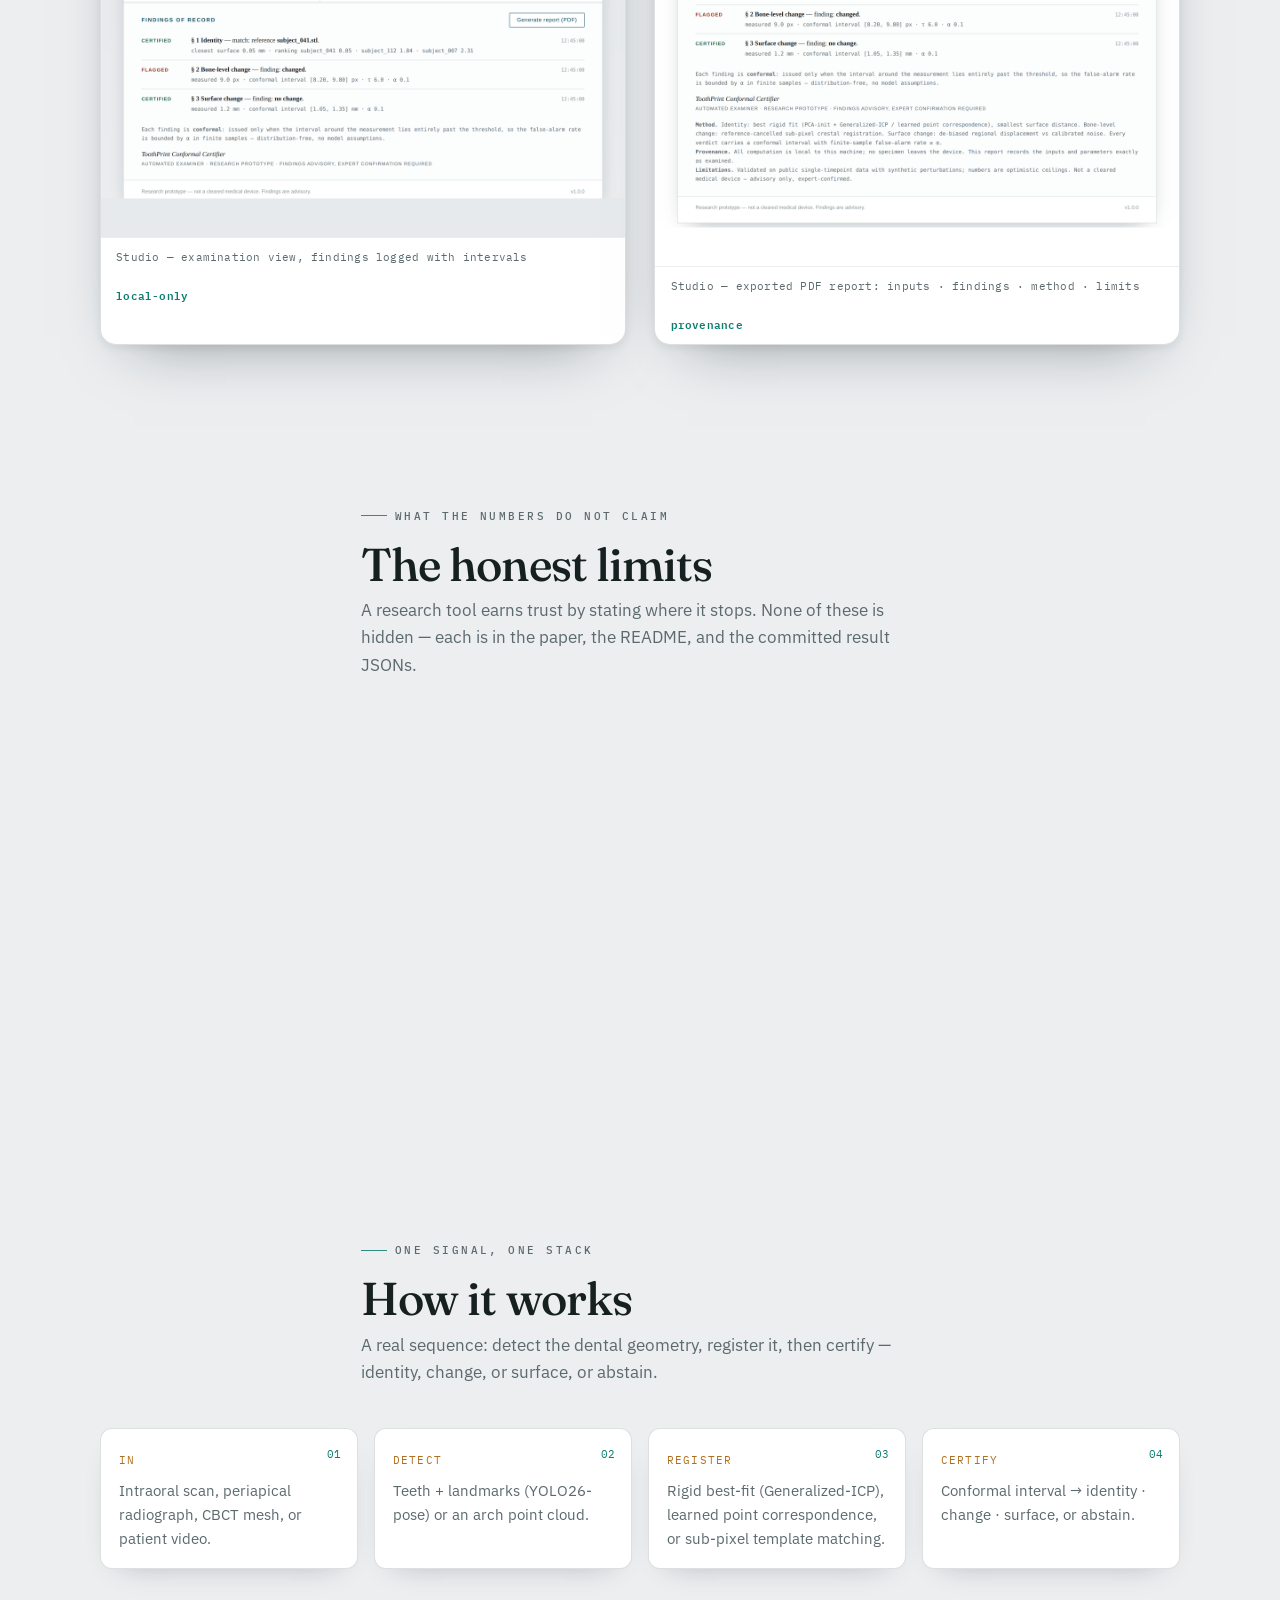
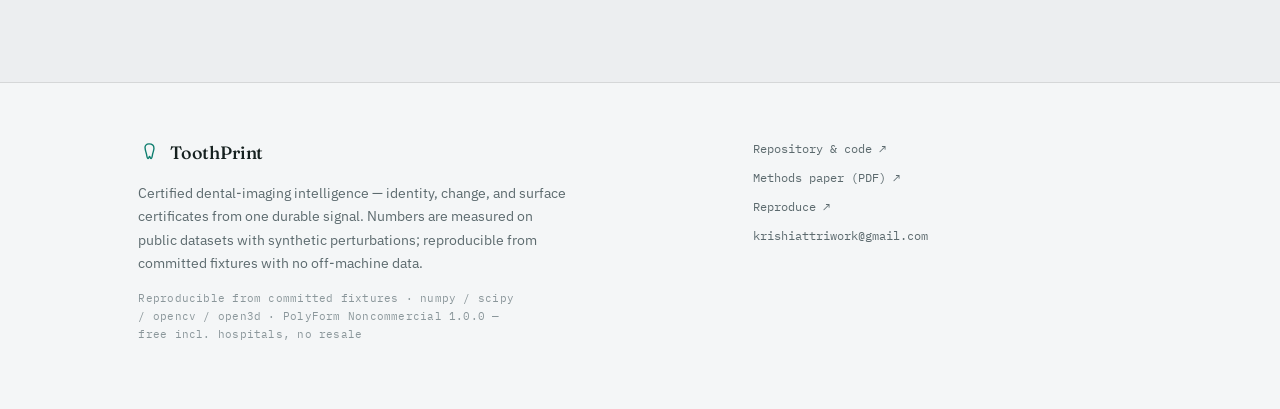
==== commit e1a880b0: "pages: media-forward layout, drop live badges" ====
--- a/index.html
+++ b/index.html
@@ -34,203 +34,184 @@
   <main>
     <!-- HERO -->
     <section class="hero">
-      <div class="hero-grid">
-        <div>
-          <p class="eyebrow">Forensic dental biometrics · certified · open source</p>
-          <h1>A face can be lost.<br>The teeth still <span class="em">know</span> who you are.</h1>
-          <p class="lede">ToothPrint reads a dental arch three ways — <strong>who</strong> it belongs to, <strong>whether</strong> it changed, and <strong>where</strong> its surface moved — and returns a <strong>certificate</strong>, not a guess. Every verdict carries a finite-sample false-alarm bound, and identity holds even when half the teeth are gone.</p>
-          <div class="hero-cta">
-            <a class="btn btn-solid" href="#evidence">See the evidence</a>
-            <a class="btn btn-line" href="https://github.com/Archerkattri/toothprint/blob/main/paper/paper.pdf">Read the paper (PDF) ↗</a>
-          </div>
-          <dl class="stats">
-            <div><dt>Rank-1 · 200 3D scans</dt><dd>0.995</dd></div>
-            <div><dt>Rank-1 · 50% tooth loss</dt><dd>0.87</dd></div>
-            <div><dt>Conformal false-match</dt><dd>≤ α</dd></div>
-          </dl>
-        </div>
-        <figure class="hero-fig">
-          <span class="glow" aria-hidden="true"></span>
-          <div class="lightbox">
-            <span class="lb-tag"><span class="led"></span> Genuine vs impostor · live</span>
-            <video src="assets/identity_match.mp4" autoplay muted loop playsinline aria-label="A genuine re-scan settles onto the enrolled arch at 0.05 mm; a stranger's best fit floats 4.5 mm off the surface."></video>
-          </div>
+      <div class="wrap">
+        <p class="eyebrow">Forensic dental biometrics · certified · open source</p>
+        <h1>A face can be lost.<br>The teeth still <span class="em">know</span> who you are.</h1>
+        <p class="lede">ToothPrint reads a dental arch three ways — <strong>who</strong> it belongs to, <strong>whether</strong> it changed, and <strong>where</strong> its surface moved — and returns a <strong>certificate</strong>, not a guess. Every verdict carries a finite-sample false-alarm bound, and identity holds even when half the teeth are gone.</p>
+        <div class="hero-cta">
+          <a class="btn btn-solid" href="#evidence">See the evidence</a>
+          <a class="btn btn-line" href="https://github.com/Archerkattri/toothprint/blob/main/paper/paper.pdf">Read the paper (PDF) ↗</a>
+        </div>
+        <dl class="stats">
+          <div><dt>Rank-1 · 200 3D scans</dt><dd>0.995</dd></div>
+          <div><dt>Rank-1 · 50% tooth loss</dt><dd>0.87</dd></div>
+          <div><dt>Conformal false-match</dt><dd>≤ α</dd></div>
+        </dl>
+      </div>
+      <div class="mwrap hero-media">
+        <figure class="exhibit reveal">
+          <video src="assets/identity_match.mp4" autoplay muted loop playsinline aria-label="A genuine re-scan settles onto the enrolled arch at 0.05 mm; a stranger's best fit floats 4.5 mm off the surface."></video>
+          <figcaption><span>A genuine re-scan settles at 0.05 mm — a stranger's nearest fit floats 4.5 mm off the surface</span><b>match vs no-match</b></figcaption>
         </figure>
       </div>
     </section>
 
     <!-- RESULTS LEDGER -->
     <section id="evidence">
-      <div class="wrap">
-        <div class="head">
-          <p class="eyebrow">The ledger</p>
-          <h2 class="h2">Held to the bar that matters — and honest about the rest</h2>
-          <p class="lede">Measured on public single-timepoint data (Poseidon3D, Teeth3DS+, DenPAR, Figshare CBCT+IOS) with synthetic re-scans and crops, so the numbers are in-simulation ceilings. The one binding gate — real cross-session data — is stated plainly below.</p>
-        </div>
-        <div class="ledger-wrap">
-          <table class="ledger">
-            <caption>Certificate of analysis · per capability</caption>
-            <thead><tr><th>Capability</th><th>Result</th><th>Status</th></tr></thead>
-            <tbody>
-              <tr><td class="cap">Identity — 3D scans</td><td class="val">Rank-1 <b>0.995</b> · EER 0.005 · AUC 0.997 · open-set FNIR 0.030 · 0.05 mm fidelity</td><td><span class="chip pass">✓ pass</span></td></tr>
-              <tr><td class="cap">Identity — partial overlap</td><td class="val">Rank-1 <b>0.87</b> at 50% tooth loss — ≈3.8× rigid GICP's 0.23 (learned correspondence)</td><td><span class="chip pass">✓ pass</span></td></tr>
-              <tr><td class="cap">Identity — 2D radiographs</td><td class="val">Rank-1 <b>1.000</b> (N=400, EER 0), robust to jitter &amp; magnification</td><td><span class="chip pass">✓ pass</span></td></tr>
-              <tr><td class="cap">Identity — certified decision</td><td class="val">FNIR@FMR=1% <b>0.00</b> full coverage; abstains under heavy tooth loss</td><td><span class="chip pass">✓ pass</span></td></tr>
-              <tr><td class="cap">Dental-work biometric</td><td class="val">Rank-1 <b>0.93</b> CBCT · <b>0.91–0.99</b> radiograph (restoration pattern)</td><td><span class="chip pass">✓ pass</span></td></tr>
-              <tr><td class="cap">Change — measurement</td><td class="val">recall <b>0.98</b> at a true 0% false-progression rate</td><td><span class="chip pass">✓ pass</span></td></tr>
-              <tr><td class="cap">Change — fully automatic</td><td class="val">0.91 end-to-end (YOLO26-pose detector; 0.98 measurement ceiling)</td><td><span class="chip work">◐ detector-limited</span></td></tr>
-              <tr><td class="cap">Surface certificate</td><td class="val">localized recall <b>0.99</b> vs 0.00 naive, to 0.4 mm noise, 0% false-change</td><td><span class="chip pass">✓ pass</span></td></tr>
-              <tr><td class="cap">Reconstruction (photos → mesh)</td><td class="val">≈0.3 mm median 2DGS mesh, 38% better than 3DGS</td><td><span class="chip pass">✓ pass</span></td></tr>
-            </tbody>
-          </table>
-        </div>
-        <p class="ledger-note">Specificity is the design target: the conformal false-positive rate is bounded by <em>α</em> in finite samples, and held a true <em>0</em> in most tests. All identity numbers come from public single-timepoint scans with synthetic re-scans/crops — read them as ceilings, not field performance.</p>
-      </div>
+      <div class="head">
+        <p class="eyebrow">The ledger</p>
+        <h2 class="h2">Held to the bar that matters — and honest about the rest</h2>
+        <p class="lede">Measured on public single-timepoint data (Poseidon3D, Teeth3DS+, DenPAR, Figshare CBCT+IOS) with synthetic re-scans and crops, so the numbers are in-simulation ceilings. The one binding gate — real cross-session data — is stated plainly below.</p>
+      </div>
+      <div class="ledger-wrap">
+        <table class="ledger">
+          <caption>Certificate of analysis · per capability</caption>
+          <thead><tr><th>Capability</th><th>Result</th><th>Status</th></tr></thead>
+          <tbody>
+            <tr><td class="cap">Identity — 3D scans</td><td class="val">Rank-1 <b>0.995</b> · EER 0.005 · AUC 0.997 · open-set FNIR 0.030 · 0.05 mm fidelity</td><td><span class="chip pass">✓ pass</span></td></tr>
+            <tr><td class="cap">Identity — partial overlap</td><td class="val">Rank-1 <b>0.87</b> at 50% tooth loss — ≈3.8× rigid GICP's 0.23 (learned correspondence)</td><td><span class="chip pass">✓ pass</span></td></tr>
+            <tr><td class="cap">Identity — 2D radiographs</td><td class="val">Rank-1 <b>1.000</b> (N=400, EER 0), robust to jitter &amp; magnification</td><td><span class="chip pass">✓ pass</span></td></tr>
+            <tr><td class="cap">Identity — certified decision</td><td class="val">FNIR@FMR=1% <b>0.00</b> full coverage; abstains under heavy tooth loss</td><td><span class="chip pass">✓ pass</span></td></tr>
+            <tr><td class="cap">Dental-work biometric</td><td class="val">Rank-1 <b>0.93</b> CBCT · <b>0.91–0.99</b> radiograph (restoration pattern)</td><td><span class="chip pass">✓ pass</span></td></tr>
+            <tr><td class="cap">Change — measurement</td><td class="val">recall <b>0.98</b> at a true 0% false-progression rate</td><td><span class="chip pass">✓ pass</span></td></tr>
+            <tr><td class="cap">Change — fully automatic</td><td class="val">0.91 end-to-end (YOLO26-pose detector; 0.98 measurement ceiling)</td><td><span class="chip work">◐ detector-limited</span></td></tr>
+            <tr><td class="cap">Surface certificate</td><td class="val">localized recall <b>0.99</b> vs 0.00 naive, to 0.4 mm noise, 0% false-change</td><td><span class="chip pass">✓ pass</span></td></tr>
+            <tr><td class="cap">Reconstruction (photos → mesh)</td><td class="val">≈0.3 mm median 2DGS mesh, 38% better than 3DGS</td><td><span class="chip pass">✓ pass</span></td></tr>
+          </tbody>
+        </table>
+      </div>
+      <p class="ledger-note">Specificity is the design target: the conformal false-positive rate is bounded by <em>α</em> in finite samples, and held a true <em>0</em> in most tests. All identity numbers come from public single-timepoint scans with synthetic re-scans/crops — read them as ceilings, not field performance.</p>
     </section>
 
     <!-- 01 · WHO -->
     <section id="identity">
-      <div class="wrap">
-        <div class="head">
-          <p class="eyebrow"><span class="idx">01</span> · Who — identity</p>
-          <h2 class="h2">Recognise a person by their teeth — even half of them</h2>
-          <p class="lede">A genuine re-scan settles onto its enrolled arch; a stranger's anatomy cannot. The hard case is a query <em>missing teeth</em>, where every rigid method collapses — ToothPrint recovers it with a learned point-correspondence matcher.</p>
-        </div>
-        <div class="reading">
-          <div>
-            <div class="readout">
-              <div class="row"><span class="k">Rank-1 · 3D scans (N=200)</span><span class="v good">0.995</span></div>
-              <div class="row"><span class="k">EER · AUC</span><span class="v">0.005 · 0.997</span></div>
-              <div class="row"><span class="k">Rank-1 · 2D radiographs (N=400)</span><span class="v good">1.000</span></div>
-              <div class="row"><span class="k">Open-set FNIR @ 1% FPIR</span><span class="v">0.030</span></div>
-            </div>
-            <div class="bars" aria-hidden="true">
-              <div class="bar"><span>rigid GICP · 50% loss</span><span class="track"><span class="fill lo" style="width:23%"></span></span><span class="n">0.23</span></div>
-              <div class="bar"><span>crop-hardened emb.</span><span class="track"><span class="fill lo" style="width:64%"></span></span><span class="n">0.64</span></div>
-              <div class="bar"><span>CorrNet (learned)</span><span class="track"><span class="fill hi" style="width:87%"></span></span><span class="n">0.87</span></div>
-            </div>
-            <p class="how"><b>Full coverage:</b> best rigid fit to each arch (PCA-axis init → Generalized-ICP), smallest surface distance wins — shape, not pose. <b>Partial overlap:</b> CorrNet learns a descriptor per point (InfoNCE on crop correspondences); a half-arch is matched point-to-point and verified by a rigid Procrustes residual, lifting 50%-loss identity from 0.23 to 0.87.</p>
+      <div class="head">
+        <p class="eyebrow"><span class="idx">01</span> · Who — identity</p>
+        <h2 class="h2">Recognise a person by their teeth — even half of them</h2>
+        <p class="lede">A genuine re-scan settles onto its enrolled arch; a stranger's anatomy cannot. The hard case is a query <em>missing teeth</em>, where every rigid method collapses — ToothPrint recovers it with a learned point-correspondence matcher.</p>
+      </div>
+      <div class="mwrap">
+        <figure class="exhibit reveal">
+          <img src="assets/identity_metrics.png" loading="lazy" alt="Score separation, CMC, conformal false-match tracking, and open-set decision behaviour across 200 Poseidon3D arches." />
+          <figcaption><span>Full-coverage identity on 200 Poseidon3D arches — separation · CMC · conformal FMR · open-set DIR</span><b>Rank-1 0.995 · AUC 0.997</b></figcaption>
+        </figure>
+        <figure class="exhibit mid reveal">
+          <img src="assets/det_curves.png" loading="lazy" alt="Detection-error-tradeoff curves per identity pillar — the first full DET curves reported for dental identity." />
+          <figcaption><span>Detection-error-tradeoff curves per pillar — the first full DET reported for dental identity</span><b>EER 0.5%</b></figcaption>
+        </figure>
+      </div>
+      <div class="readrow">
+        <div class="readout">
+          <div class="row"><span class="k">Rank-1 · 3D scans (N=200)</span><span class="v good">0.995</span></div>
+          <div class="row"><span class="k">EER · AUC</span><span class="v">0.005 · 0.997</span></div>
+          <div class="row"><span class="k">Rank-1 · 2D radiographs (N=400)</span><span class="v good">1.000</span></div>
+          <div class="row"><span class="k">Open-set FNIR @ 1% FPIR</span><span class="v">0.030</span></div>
+        </div>
+        <div>
+          <div class="bars" aria-hidden="true">
+            <div class="bar"><span>rigid GICP · 50% loss</span><span class="track"><span class="fill lo" style="width:23%"></span></span><span class="n">0.23</span></div>
+            <div class="bar"><span>crop-hardened emb.</span><span class="track"><span class="fill lo" style="width:64%"></span></span><span class="n">0.64</span></div>
+            <div class="bar"><span>CorrNet (learned)</span><span class="track"><span class="fill hi" style="width:87%"></span></span><span class="n">0.87</span></div>
           </div>
-          <div class="col-fig">
-            <figure class="sheet reveal">
-              <img src="assets/det_curves.png" loading="lazy" alt="Detection-error-tradeoff curves per identity pillar — the first full DET curves reported for dental identity." />
-              <figcaption class="sheet-tag"><span>Exhibit · DET curves (first for dental ID)</span><b>EER 0.5%</b></figcaption>
-            </figure>
-          </div>
-        </div>
-        <div class="figband">
-          <figure class="sheet reveal">
-            <img src="assets/identity_metrics.png" loading="lazy" alt="Score separation, CMC, conformal false-match tracking, and open-set decision behaviour across 200 Poseidon3D arches." />
-            <figcaption class="sheet-tag"><span>Exhibit · full-coverage identity metrics · N=200 Poseidon3D</span><b>Rank-1 0.995 · AUC 0.997</b></figcaption>
-          </figure>
+          <p class="how"><b>Full coverage:</b> best rigid fit to each arch (PCA-axis init → Generalized-ICP), smallest surface distance wins — shape, not pose. <b>Partial overlap:</b> CorrNet learns a descriptor per point and verifies a half-arch by mutual-nearest-neighbour correspondence plus a rigid Procrustes residual, lifting 50%-loss identity from 0.23 to 0.87.</p>
         </div>
       </div>
     </section>
 
     <!-- 02 · WHETHER -->
     <section id="change">
-      <div class="wrap">
-        <div class="head">
-          <p class="eyebrow"><span class="idx">02</span> · Whether — change</p>
-          <h2 class="h2">Did the bone level really change between visits?</h2>
-          <p class="lede">Re-positioning, exposure, and detector error swamp a real sub-millimetre shift. ToothPrint measures it <em>differentially</em> — registering the bone-margin patch against a stationary crown reference — and certifies the change only when its conformal interval clears the clinical threshold.</p>
-        </div>
-        <div class="reading flip">
-          <div>
-            <div class="readout">
-              <div class="row"><span class="k">Measurement recall</span><span class="v good">0.98</span></div>
-              <div class="row"><span class="k">False-progression rate</span><span class="v good">0.000</span></div>
-              <div class="row"><span class="k">End-to-end (YOLO26-pose)</span><span class="v warn">0.91</span></div>
-              <div class="row"><span class="k">Stable-pair noise floor</span><span class="v">0.1 px</span></div>
-            </div>
-            <p class="how"><b>YOLO26-pose</b> localises the CEJ/bone-crest (median 18 px); sub-pixel template matching measures the margin shift against a stationary reference; a conformal certificate decides — and never certifies change it cannot distinguish from acquisition noise. The 0.91 ceiling is DenPAR label noise, shown not hidden: a 2× larger detector made it <em>worse</em>.</p>
-          </div>
-          <div class="col-fig">
-            <figure class="lightbox reveal">
-              <span class="lb-tag"><span class="led"></span> Sub-pixel margin tracking · live</span>
-              <video src="assets/change_measurement.mp4" autoplay muted loop playsinline aria-label="On a real radiograph the bone crest recedes; sub-pixel registration measures 16.2 px = 1.62 mm and flips to CHANGED only past the clinical threshold."></video>
-            </figure>
-          </div>
-        </div>
-        <div class="figband">
-          <figure class="sheet reveal">
-            <img src="assets/change_certificate_v2.png" loading="lazy" alt="Measurement recall versus the conformal false-progression bound; the fully-automatic pipeline is detector-limited." />
-            <figcaption class="sheet-tag"><span>Exhibit · recall vs false-progression bound</span><b>0.98 @ 0%</b></figcaption>
-          </figure>
+      <div class="head">
+        <p class="eyebrow"><span class="idx">02</span> · Whether — change</p>
+        <h2 class="h2">Did the bone level really change between visits?</h2>
+        <p class="lede">Re-positioning, exposure, and detector error swamp a real sub-millimetre shift. ToothPrint measures it <em>differentially</em> — registering the bone-margin patch against a stationary crown reference — and certifies the change only when its conformal interval clears the clinical threshold.</p>
+      </div>
+      <div class="mwrap">
+        <figure class="exhibit reveal">
+          <video src="assets/change_measurement.mp4" autoplay muted loop playsinline aria-label="On a real radiograph the bone crest recedes; sub-pixel registration measures 16.2 px = 1.62 mm and flips to CHANGED only past the clinical threshold."></video>
+          <figcaption><span>Sub-pixel registration tracks a receding bone margin on a real radiograph — 16.2 px = 1.62 mm</span><b>certified changed</b></figcaption>
+        </figure>
+        <figure class="exhibit reveal">
+          <img src="assets/change_certificate_v2.png" loading="lazy" alt="Measurement recall versus the conformal false-progression bound; the fully-automatic pipeline is detector-limited." />
+          <figcaption><span>Measurement recall vs the conformal false-progression bound</span><b>0.98 @ 0%</b></figcaption>
+        </figure>
+      </div>
+      <div class="readrow">
+        <div class="readout">
+          <div class="row"><span class="k">Measurement recall</span><span class="v good">0.98</span></div>
+          <div class="row"><span class="k">False-progression rate</span><span class="v good">0.000</span></div>
+          <div class="row"><span class="k">End-to-end (YOLO26-pose)</span><span class="v warn">0.91</span></div>
+          <div class="row"><span class="k">Stable-pair noise floor</span><span class="v">0.1 px</span></div>
+        </div>
+        <div>
+          <p class="how"><b>YOLO26-pose</b> localises the CEJ/bone-crest (median 18 px); sub-pixel template matching measures the margin shift against a stationary reference; a conformal certificate decides — and never certifies change it cannot distinguish from acquisition noise. The 0.91 ceiling is DenPAR label noise, shown not hidden: a 2× larger detector made it <em>worse</em>, so it is a data limit, not a method limit.</p>
         </div>
       </div>
     </section>
 
     <!-- 03 · WHERE -->
     <section id="surface">
-      <div class="wrap">
-        <div class="head">
-          <p class="eyebrow"><span class="idx">03</span> · Where — surface</p>
-          <h2 class="h2">Where did the 3D surface move?</h2>
-          <p class="lede">From an intraoral scan or a handful of photos, ToothPrint certifies a surface change against the reconstruction's own error — so a real lesion is flagged, scanner noise is not, and the change is <em>localized</em>.</p>
-        </div>
-        <div class="reading">
-          <div>
-            <div class="readout">
-              <div class="row"><span class="k">Localized recall</span><span class="v good">0.99</span></div>
-              <div class="row"><span class="k">Whole-surface average</span><span class="v warn">0.00</span></div>
-              <div class="row"><span class="k">Usable recon noise</span><span class="v">0.4 mm</span></div>
-              <div class="row"><span class="k">False-change rate</span><span class="v good">0.000</span></div>
-            </div>
-            <p class="how"><b>De-biased</b> (subtract the reconstruction-noise power a naive mean would rectify into false signal) → <b>regional</b> max displacement vs calibrated noise → conformal certificate that says <em>where</em>. Benchmarked against <b>M3C2</b>, the geomorphology-standard change distance; our complementary edge is the finite-sample false-change bound it lacks.</p>
-          </div>
-          <div class="col-fig">
-            <figure class="sheet reveal">
-              <img src="assets/surface_sota.png" loading="lazy" alt="Localized surface change versus the M3C2 geomorphology-standard baseline." />
-              <figcaption class="sheet-tag"><span>Exhibit · vs M3C2 baseline</span><b>+ conformal bound</b></figcaption>
-            </figure>
-          </div>
-        </div>
-        <div class="figband">
-          <figure class="sheet reveal">
-            <img src="assets/surface_certificate_v2.png" loading="lazy" alt="De-biasing extends usable reconstruction noise to 0.4 mm; a regional max statistic recovers a localized patch change a whole-surface average dilutes to zero, at zero false-change." />
-            <figcaption class="sheet-tag"><span>Exhibit · localized recall vs reconstruction noise</span><b>0.99 regional vs 0.00 global</b></figcaption>
-          </figure>
+      <div class="head">
+        <p class="eyebrow"><span class="idx">03</span> · Where — surface</p>
+        <h2 class="h2">Where did the 3D surface move?</h2>
+        <p class="lede">From an intraoral scan or a handful of photos, ToothPrint certifies a surface change against the reconstruction's own error — so a real lesion is flagged, scanner noise is not, and the change is <em>localized</em>.</p>
+      </div>
+      <div class="mwrap">
+        <figure class="exhibit reveal">
+          <img src="assets/surface_certificate_v2.png" loading="lazy" alt="De-biasing extends usable reconstruction noise to 0.4 mm; a regional max statistic recovers a localized patch change a whole-surface average dilutes to zero, at zero false-change." />
+          <figcaption><span>Localized recall vs reconstruction noise — regional max statistic vs whole-surface average</span><b>0.99 vs 0.00</b></figcaption>
+        </figure>
+        <figure class="exhibit mid reveal">
+          <img src="assets/surface_sota.png" loading="lazy" alt="Localized surface change versus the M3C2 geomorphology-standard baseline." />
+          <figcaption><span>Localized change vs the M3C2 geomorphology-standard baseline</span><b>+ conformal bound</b></figcaption>
+        </figure>
+      </div>
+      <div class="readrow">
+        <div class="readout">
+          <div class="row"><span class="k">Localized recall</span><span class="v good">0.99</span></div>
+          <div class="row"><span class="k">Whole-surface average</span><span class="v warn">0.00</span></div>
+          <div class="row"><span class="k">Usable recon noise</span><span class="v">0.4 mm</span></div>
+          <div class="row"><span class="k">False-change rate</span><span class="v good">0.000</span></div>
+        </div>
+        <div>
+          <p class="how"><b>De-biased</b> (subtract the reconstruction-noise power a naive mean would rectify into false signal) → <b>regional</b> max displacement vs calibrated noise → conformal certificate that says <em>where</em>. Benchmarked against <b>M3C2</b>, the geomorphology-standard change distance; our complementary edge is the finite-sample false-change bound it lacks.</p>
         </div>
       </div>
     </section>
 
     <!-- RECONSTRUCTION -->
     <section id="recon">
-      <div class="wrap">
-        <div class="head">
-          <p class="eyebrow">No scanner? · reconstruction</p>
-          <h2 class="h2">Photographs to a dentist-usable mesh</h2>
-          <p class="lede">2D Gaussian-Splatting surfels lie <em>on</em> the surface, so meshing from the median (first-surface) depth is markedly sharper than 3DGS — a watertight arch from shaded photos, accurate enough to feed the surface certificate.</p>
-        </div>
-        <div class="reading flip">
-          <div>
-            <div class="readout">
-              <div class="row"><span class="k">Median mesh error</span><span class="v good">≈0.3 mm</span></div>
-              <div class="row"><span class="k">Improvement over 3DGS</span><span class="v good">38%</span></div>
-              <div class="row"><span class="k">Hardest arch</span><span class="v">2.4× sharper</span></div>
-              <div class="row"><span class="k">Pipeline</span><span class="v">2DGS + TSDF</span></div>
-            </div>
-            <p class="how"><b>Oriented surfels + multi-view TSDF fusion</b> rebuild a ~1 M-triangle mesh from shaded photos. Meshing from the median depth — the first-surface crossing, not the alpha-weighted mean that averages an arch's front and back walls — is what makes it sharp.</p>
-          </div>
-          <div class="col-fig">
-            <figure class="lightbox reveal">
-              <span class="lb-tag"><span class="led"></span> Scan · mesh · error map</span>
-              <video src="assets/recon_turntable.mp4" autoplay muted loop playsinline aria-label="Turntable comparing the ground-truth scan, the 2D Gaussian-Splatting mesh, and a per-vertex error heatmap."></video>
-            </figure>
-          </div>
+      <div class="head">
+        <p class="eyebrow">No scanner? · reconstruction</p>
+        <h2 class="h2">Photographs to a dentist-usable mesh</h2>
+        <p class="lede">2D Gaussian-Splatting surfels lie <em>on</em> the surface, so meshing from the median (first-surface) depth is markedly sharper than 3DGS — a watertight arch from shaded photos, accurate enough to feed the surface certificate.</p>
+      </div>
+      <div class="mwrap">
+        <figure class="exhibit reveal">
+          <video src="assets/recon_turntable.mp4" autoplay muted loop playsinline aria-label="Turntable comparing the ground-truth scan, the 2D Gaussian-Splatting mesh, and a per-vertex error heatmap."></video>
+          <figcaption><span>Shaded photos → 2DGS mesh → per-vertex error heatmap (ground-truth scan · reconstruction · error)</span><b>≈0.3 mm median</b></figcaption>
+        </figure>
+      </div>
+      <div class="readrow">
+        <div class="readout">
+          <div class="row"><span class="k">Median mesh error</span><span class="v good">≈0.3 mm</span></div>
+          <div class="row"><span class="k">Improvement over 3DGS</span><span class="v good">38%</span></div>
+          <div class="row"><span class="k">Hardest arch</span><span class="v">2.4× sharper</span></div>
+          <div class="row"><span class="k">Pipeline</span><span class="v">2DGS + TSDF</span></div>
+        </div>
+        <div>
+          <p class="how"><b>Oriented surfels + multi-view TSDF fusion</b> rebuild a ~1 M-triangle mesh from shaded photos. Meshing from the median depth — the first-surface crossing, not the alpha-weighted mean that averages an arch's front and back walls — is what makes it sharp enough for the surface certificate.</p>
         </div>
       </div>
     </section>
 
     <!-- THE CERTIFICATE (signature instrument) -->
     <section id="certificate">
+      <div class="head center">
+        <p class="eyebrow">The certificate, in your hands</p>
+        <h2 class="h2">A verdict fires only when the interval is sure</h2>
+        <p class="lede">Drag the measured change. The conformal interval moves with it. The verdict turns <strong>changed</strong> only when the whole band clears the change threshold, <strong>stable</strong> only when it sits entirely below the stable threshold — and <strong>abstains</strong> everywhere between, on purpose.</p>
+      </div>
       <div class="wrap">
-        <div class="head">
-          <p class="eyebrow">The certificate, in your hands</p>
-          <h2 class="h2">A verdict fires only when the interval is sure</h2>
-          <p class="lede">Drag the measured change. The conformal interval moves with it. The verdict turns <strong>changed</strong> only when the whole band clears the change threshold, <strong>stable</strong> only when it sits entirely below the stable threshold — and <strong>abstains</strong> everywhere between, on purpose.</p>
-        </div>
         <div class="instrument reveal">
           <div class="inst-grid">
             <div class="inst-read">
@@ -269,59 +250,53 @@
 
     <!-- STUDIO -->
     <section id="studio">
-      <div class="wrap">
-        <div class="head">
-          <p class="eyebrow">Runs on your machine</p>
-          <h2 class="h2">ToothPrint Studio — a certificate of dental analysis</h2>
-          <p class="lede">Drop in any scan, radiograph, or <em>patient video</em> (it plays in-place with play / pause / seek), run an examination, and log every finding with its conformal interval. Export the whole case as a self-contained PDF report. Files never leave the machine.</p>
-        </div>
-        <div class="studio-grid">
-          <figure class="sheet reveal">
-            <img src="assets/studio.png" loading="lazy" alt="ToothPrint Studio during a live examination: the patient's intraoral video plays in-place, the specimen is recorded, and each finding is logged with its conformal interval." />
-            <figcaption class="sheet-tag"><span>Studio · live examination</span><b>local-only</b></figcaption>
-          </figure>
-          <figure class="sheet reveal">
-            <img src="assets/studio_certificate.png" loading="lazy" alt="The exported ToothPrint PDF report: inputs, every finding, method, provenance, and limitations on one self-contained sheet." />
-            <figcaption class="sheet-tag"><span>Studio · exported PDF report</span><b>provenance + limits</b></figcaption>
-          </figure>
-        </div>
+      <div class="head">
+        <p class="eyebrow">Runs on your machine</p>
+        <h2 class="h2">ToothPrint Studio — a certificate of dental analysis</h2>
+        <p class="lede">Drop in any scan, radiograph, or <em>patient video</em> (it plays in-place with play / pause / seek), run an examination, and log every finding with its conformal interval. Export the whole case as a self-contained PDF report. Files never leave the machine.</p>
+      </div>
+      <div class="studio-grid">
+        <figure class="exhibit reveal">
+          <img src="assets/studio.png" loading="lazy" alt="ToothPrint Studio during an examination: the patient's intraoral video plays in-place, the specimen is recorded, and each finding is logged with its conformal interval." />
+          <figcaption><span>Studio — examination view, findings logged with intervals</span><b>local-only</b></figcaption>
+        </figure>
+        <figure class="exhibit reveal">
+          <img src="assets/studio_certificate.png" loading="lazy" alt="The exported ToothPrint PDF report: inputs, every finding, method, provenance, and limitations on one self-contained sheet." />
+          <figcaption><span>Studio — exported PDF report: inputs · findings · method · limits</span><b>provenance</b></figcaption>
+        </figure>
       </div>
     </section>
 
     <!-- LIMITS -->
     <section id="limits">
-      <div class="wrap">
-        <div class="head">
-          <p class="eyebrow">What the numbers do not claim</p>
-          <h2 class="h2">The honest limits</h2>
-          <p class="lede">A research tool earns trust by stating where it stops. None of these is hidden — each is in the paper, the README, and the committed result JSONs.</p>
-        </div>
-        <div class="limits reveal">
-          <ul>
-            <li><span><b>The binding gate — real cross-session data.</b> Every identity number rests on synthetic re-scans of single-timepoint public data. No code closes this; it needs a real same-patient longitudinal dataset.</span></li>
-            <li><span><b>Open-set rejection collapses under heavy tooth loss.</b> A half-arch fits many gallery arches, so beyond 50% loss the certified decision <em>abstains</em> rather than risk a false accept.</span></li>
-            <li><span><b>The learned matcher carries a cross-dataset gap.</b> CorrNet trained on Poseidon3D drops 0.87 → 0.42 on a different real dataset (Teeth3DS+) — above chance and above rigid GICP, but not full transfer.</span></li>
-            <li><span><b>Change is detector-limited.</b> End-to-end recall caps near 0.91 on DenPAR label noise, short of the 0.98 measurement ceiling.</span></li>
-            <li><span><b>Not a cleared medical device.</b> Findings are advisory and expert-confirmed; the conformal guarantee holds only on the calibrated distribution.</span></li>
-          </ul>
-        </div>
+      <div class="head">
+        <p class="eyebrow">What the numbers do not claim</p>
+        <h2 class="h2">The honest limits</h2>
+        <p class="lede">A research tool earns trust by stating where it stops. None of these is hidden — each is in the paper, the README, and the committed result JSONs.</p>
+      </div>
+      <div class="limits reveal">
+        <ul>
+          <li><span><b>The binding gate — real cross-session data.</b> Every identity number rests on synthetic re-scans of single-timepoint public data. No code closes this; it needs a real same-patient longitudinal dataset.</span></li>
+          <li><span><b>Open-set rejection collapses under heavy tooth loss.</b> A half-arch fits many gallery arches, so beyond 50% loss the certified decision <em>abstains</em> rather than risk a false accept.</span></li>
+          <li><span><b>The learned matcher carries a cross-dataset gap.</b> CorrNet trained on Poseidon3D drops 0.87 → 0.42 on a different real dataset (Teeth3DS+) — above chance and above rigid GICP, but not full transfer.</span></li>
+          <li><span><b>Change is detector-limited.</b> End-to-end recall caps near 0.91 on DenPAR label noise, short of the 0.98 measurement ceiling.</span></li>
+          <li><span><b>Not a cleared medical device.</b> Findings are advisory and expert-confirmed; the conformal guarantee holds only on the calibrated distribution.</span></li>
+        </ul>
       </div>
     </section>
 
     <!-- PIPELINE -->
     <section id="pipeline">
-      <div class="wrap">
-        <div class="head">
-          <p class="eyebrow">One signal, one stack</p>
-          <h2 class="h2">How it works</h2>
-          <p class="lede">A real sequence: detect the dental geometry, register it, then certify — identity, change, or surface, or abstain.</p>
-        </div>
-        <div class="pipe">
-          <div class="pstep"><span class="pk">in</span><p>Intraoral scan, periapical radiograph, CBCT mesh, or patient video.</p></div>
-          <div class="pstep"><span class="pk">detect</span><p>Teeth + landmarks (YOLO26-pose) or an arch point cloud.</p></div>
-          <div class="pstep"><span class="pk">register</span><p>Rigid best-fit (Generalized-ICP), learned point correspondence, or sub-pixel template matching.</p></div>
-          <div class="pstep"><span class="pk">certify</span><p>Conformal interval → identity · change · surface, or abstain.</p></div>
-        </div>
+      <div class="head">
+        <p class="eyebrow">One signal, one stack</p>
+        <h2 class="h2">How it works</h2>
+        <p class="lede">A real sequence: detect the dental geometry, register it, then certify — identity, change, or surface, or abstain.</p>
+      </div>
+      <div class="pipe">
+        <div class="pstep"><span class="pk">in</span><p>Intraoral scan, periapical radiograph, CBCT mesh, or patient video.</p></div>
+        <div class="pstep"><span class="pk">detect</span><p>Teeth + landmarks (YOLO26-pose) or an arch point cloud.</p></div>
+        <div class="pstep"><span class="pk">register</span><p>Rigid best-fit (Generalized-ICP), learned point correspondence, or sub-pixel template matching.</p></div>
+        <div class="pstep"><span class="pk">certify</span><p>Conformal interval → identity · change · surface, or abstain.</p></div>
       </div>
     </section>
   </main>
--- a/styles.css
+++ b/styles.css
@@ -1,29 +1,21 @@
-/* ToothPrint — clinical imaging-viewer theme (light).
+/* ToothPrint — clinical imaging-viewer theme (light), media-forward.
    Cool off-white canvas, ink text, a precise mono-data instrument feel.
    Type: Fraunces (display) · IBM Plex Sans (body) · IBM Plex Mono (evidence). */
 
 :root{
-  --bg:#eceef0;          /* cool imaging-canvas off-white */
-  --bg-2:#f4f6f7;        /* raised tint */
-  --card:#ffffff;        /* media + panel surface */
-  --ink:#15201f;         /* primary text — near-black, cool */
-  --ink-2:#2c3a3a;
-  --slate:#5c6a6e;       /* secondary text */
-  --faint:#8b979b;
-  --verify:#0d7d6e;      /* accept · match · verified */
-  --verify-tint:#e3f1ee;
-  --measure:#b06f1f;     /* measurement · feature */
-  --measure-tint:#f6ecdc;
-  --abstain:#bb463d;     /* abstain · reject · honest limit */
-  --abstain-tint:#f7e7e5;
-  --line:rgba(21,32,31,.14);
-  --line-soft:rgba(21,32,31,.08);
-  --shadow:0 22px 48px -30px rgba(18,34,36,.42), 0 2px 6px rgba(18,34,36,.06);
-  --shadow-sm:0 10px 26px -20px rgba(18,34,36,.4);
-  --maxw:1140px;
+  --bg:#eceef0; --bg-2:#f4f6f7; --card:#ffffff;
+  --ink:#15201f; --ink-2:#2c3a3a; --slate:#5c6a6e; --faint:#8b979b;
+  --verify:#0d7d6e; --verify-tint:#e3f1ee;
+  --measure:#b06f1f; --measure-tint:#f6ecdc;
+  --abstain:#bb463d; --abstain-tint:#f7e7e5;
+  --line:rgba(21,32,31,.14); --line-soft:rgba(21,32,31,.08);
+  --shadow:0 26px 60px -34px rgba(18,34,36,.5), 0 3px 8px rgba(18,34,36,.07);
+  --shadow-sm:0 12px 30px -22px rgba(18,34,36,.42);
+  --maxw:1080px;            /* text measure */
+  --mediaw:1280px;          /* media breaks out wider */
   --gut:clamp(1.15rem,4vw,2.4rem);
-  --pad:clamp(3.4rem,8.5vh,6.5rem);
-  --r:14px;
+  --pad:clamp(3.6rem,9vh,7rem);
+  --r:16px;
   --serif:"Fraunces",Georgia,serif;
   --sans:"IBM Plex Sans",system-ui,sans-serif;
   --mono:"IBM Plex Mono",ui-monospace,monospace;
@@ -35,185 +27,143 @@
 body{
   margin:0;background:var(--bg);color:var(--ink);
   font-family:var(--sans);font-size:clamp(.96rem,1.05vw,1.02rem);line-height:1.62;
-  -webkit-font-smoothing:antialiased;text-rendering:optimizeLegibility;
-  font-variant-numeric:tabular-nums;
-  background-image:radial-gradient(1100px 560px at 82% -10%, var(--verify-tint), transparent 62%);
+  -webkit-font-smoothing:antialiased;text-rendering:optimizeLegibility;font-variant-numeric:tabular-nums;
+  background-image:radial-gradient(1200px 600px at 80% -12%, var(--verify-tint), transparent 60%);
   background-attachment:fixed;
 }
 a{color:inherit;text-decoration:none}
 img,video{max-width:100%;display:block}
 ::selection{background:var(--verify);color:#fff}
-
 main,header,footer{position:relative;z-index:1}
 
-/* ---------- structural type ---------- */
-.eyebrow{
-  font-family:var(--mono);font-size:.7rem;font-weight:500;letter-spacing:.22em;
-  text-transform:uppercase;color:var(--slate);margin:0 0 1rem;
-  display:flex;align-items:center;gap:.7em;flex-wrap:wrap;
-}
+/* ---------- containers ---------- */
+.wrap{max-width:var(--maxw);margin-inline:auto;padding-inline:var(--gut)}
+.mwrap{max-width:var(--mediaw);margin-inline:auto;padding-inline:var(--gut)}
+section{padding-block:var(--pad)}
+.head{max-width:62ch;margin-inline:auto;margin-bottom:clamp(1.8rem,4vw,2.6rem)}
+.head.center{text-align:center}
+.head.center .eyebrow{justify-content:center}
+.head.center .lede{margin-inline:auto}
+
+/* ---------- type ---------- */
+.eyebrow{font-family:var(--mono);font-size:.7rem;font-weight:500;letter-spacing:.22em;text-transform:uppercase;
+  color:var(--slate);margin:0 0 1rem;display:flex;align-items:center;gap:.7em;flex-wrap:wrap}
 .eyebrow::before{content:"";width:26px;height:1px;background:var(--verify);opacity:.85}
-h1,h2.h2,.hero h1{overflow-wrap:break-word}
 .idx{font-family:var(--mono);color:var(--verify);font-weight:600}
-h2.h2{
-  font-family:var(--serif);font-weight:500;font-optical-sizing:auto;
-  font-size:clamp(1.75rem,3.4vw,2.7rem);line-height:1.06;letter-spacing:-.018em;
-  margin:.1rem 0 .5rem;color:var(--ink);
-}
-.lede{color:var(--slate);max-width:60ch;margin:.4rem 0 0;font-size:1.04rem}
+h1,h2.h2{overflow-wrap:break-word}
+h2.h2{font-family:var(--serif);font-weight:500;font-optical-sizing:auto;font-size:clamp(1.9rem,3.6vw,2.9rem);
+  line-height:1.05;letter-spacing:-.02em;margin:.1rem 0 .5rem;color:var(--ink)}
+.lede{color:var(--slate);max-width:62ch;margin:.4rem 0 0;font-size:1.05rem}
 .lede strong,.lede em{color:var(--ink);font-style:normal;font-weight:600}
 
-section{padding-block:var(--pad)}
-.wrap{max-width:var(--maxw);margin-inline:auto;padding-inline:var(--gut)}
-.head{max-width:62ch;margin-bottom:clamp(1.8rem,4vw,2.8rem)}
-
 /* ---------- nav ---------- */
-.nav{
-  position:sticky;top:0;z-index:50;display:flex;align-items:center;gap:1.4rem;
-  padding:.7rem var(--gut);background:rgba(236,238,240,.82);
-  backdrop-filter:blur(14px);-webkit-backdrop-filter:blur(14px);
-  border-bottom:1px solid var(--line-soft);
-}
-.brand{display:flex;align-items:center;gap:.6rem;font-family:var(--serif);
-  font-weight:500;font-size:1.12rem;letter-spacing:-.01em;margin-right:auto;color:var(--ink)}
+.nav{position:sticky;top:0;z-index:50;display:flex;align-items:center;gap:1.4rem;padding:.7rem var(--gut);
+  background:rgba(236,238,240,.82);backdrop-filter:blur(14px);-webkit-backdrop-filter:blur(14px);border-bottom:1px solid var(--line-soft)}
+.brand{display:flex;align-items:center;gap:.6rem;font-family:var(--serif);font-weight:500;font-size:1.12rem;letter-spacing:-.01em;margin-right:auto;color:var(--ink)}
 .brand svg{width:22px;height:22px;flex:none;color:var(--verify)}
 .nav-links{display:flex;gap:1.5rem}
 .nav-links a{font-family:var(--mono);font-size:.76rem;letter-spacing:.04em;color:var(--slate);transition:color .2s}
 .nav-links a:hover{color:var(--ink)}
-.nav .ghost{font-family:var(--mono);font-size:.74rem;letter-spacing:.05em;color:var(--ink);
-  border:1px solid var(--line);padding:.42rem .8rem;border-radius:8px;transition:border-color .2s,background .2s}
+.nav .ghost{font-family:var(--mono);font-size:.74rem;letter-spacing:.05em;color:var(--ink);border:1px solid var(--line);padding:.42rem .8rem;border-radius:8px;transition:border-color .2s,background .2s}
 .nav .ghost:hover{border-color:var(--verify);background:var(--verify-tint)}
 @media(max-width:760px){.nav-links{display:none}}
 
 /* ---------- hero ---------- */
-.hero{padding-top:clamp(2.4rem,6vh,4.5rem);padding-bottom:clamp(2.6rem,7vh,5rem)}
-.hero-grid{display:grid;grid-template-columns:1.02fr .98fr;gap:clamp(1.6rem,4vw,3.4rem);
-  align-items:center;max-width:var(--maxw);margin-inline:auto;padding-inline:var(--gut)}
-.hero h1{
-  font-family:var(--serif);font-weight:500;font-optical-sizing:auto;
-  font-size:clamp(2.4rem,5.6vw,4.3rem);line-height:1.0;letter-spacing:-.025em;
-  margin:.2rem 0 1.1rem;color:var(--ink);
-}
+.hero{padding-top:clamp(2.6rem,6vh,4.5rem);padding-bottom:clamp(2.4rem,5vh,4rem)}
+.hero .wrap{max-width:880px}
+.hero h1{font-family:var(--serif);font-weight:500;font-optical-sizing:auto;font-size:clamp(2.5rem,6vw,4.6rem);
+  line-height:1.0;letter-spacing:-.028em;margin:.2rem 0 1.1rem;color:var(--ink);overflow-wrap:break-word}
 .hero h1 .em{font-style:italic;color:var(--verify)}
-.hero .lede{font-size:1.08rem;max-width:46ch}
+.hero .lede{font-size:1.12rem;max-width:54ch}
 .hero-cta{display:flex;flex-wrap:wrap;gap:.7rem;margin:1.7rem 0 1.6rem}
-.btn{font-family:var(--mono);font-size:.8rem;letter-spacing:.03em;padding:.72rem 1.15rem;border-radius:9px;
+.btn{font-family:var(--mono);font-size:.8rem;letter-spacing:.03em;padding:.74rem 1.2rem;border-radius:9px;
   display:inline-flex;align-items:center;gap:.5em;transition:transform .15s,background .2s,border-color .2s}
 .btn:active{transform:translateY(1px)}
 .btn-solid{background:var(--verify);color:#fff;font-weight:600}
 .btn-solid:hover{background:#0a6a5d}
 .btn-line{border:1px solid var(--line);color:var(--ink)}
 .btn-line:hover{border-color:var(--verify);background:var(--verify-tint)}
-
-.stats{display:flex;border:1px solid var(--line);border-radius:12px;overflow:hidden;background:var(--card);max-width:46ch;box-shadow:var(--shadow-sm)}
+.stats{display:flex;border:1px solid var(--line);border-radius:12px;overflow:hidden;background:var(--card);max-width:48ch;box-shadow:var(--shadow-sm)}
 .stats div{flex:1;padding:.8rem 1rem;border-right:1px solid var(--line-soft)}
 .stats div:last-child{border-right:0}
 .stats dt{font-family:var(--mono);font-size:.62rem;letter-spacing:.08em;color:var(--slate);text-transform:uppercase;line-height:1.3;margin-bottom:.35rem}
 .stats dd{margin:0;font-family:var(--mono);font-size:1.5rem;font-weight:600;color:var(--verify)}
-
-/* media card — unified frame for video + figures */
-.lightbox,.sheet{position:relative;background:var(--card);border:1px solid var(--line);
-  border-radius:var(--r);overflow:hidden;box-shadow:var(--shadow)}
-.lightbox video,.lightbox img,.sheet img{width:100%;display:block}
-.sheet{padding:.5rem}
-.sheet img{border-radius:8px}
-.lb-tag{position:absolute;top:.7rem;left:.7rem;z-index:2;display:flex;align-items:center;gap:.45em;
-  font-family:var(--mono);font-size:.64rem;letter-spacing:.1em;text-transform:uppercase;color:var(--ink);
-  background:rgba(255,255,255,.85);border:1px solid var(--line);padding:.32rem .6rem;border-radius:7px;backdrop-filter:blur(4px)}
-.led{width:7px;height:7px;border-radius:50%;background:var(--verify);box-shadow:0 0 7px var(--verify)}
-.sheet .sheet-tag{font-family:var(--mono);font-size:.62rem;letter-spacing:.1em;text-transform:uppercase;
-  color:var(--faint);display:flex;justify-content:space-between;gap:1rem;padding:.5rem .45rem .35rem}
-.sheet .sheet-tag b{color:var(--verify);font-weight:600;letter-spacing:.04em}
-.hero-fig{position:relative}
-.hero-fig .glow{position:absolute;inset:-8% -4% -14%;z-index:-1;border-radius:40%;
-  background:radial-gradient(closest-side,var(--verify-tint),transparent);filter:blur(26px)}
-.reveal-fig{animation:rise .8s ease both}
-@keyframes rise{from{opacity:0;transform:translateY(12px)}to{opacity:1;transform:none}}
-
-/* full-width figure band (for wide strips that squash in a column) */
-.figband{margin-top:clamp(1.4rem,3vw,2.2rem)}
-.figband .sheet img{border-radius:8px}
+.hero-media{margin-top:clamp(2rem,4vw,3rem)}
+
+/* ---------- exhibit (the big media unit) ---------- */
+.exhibit{margin:0 auto;background:var(--card);border:1px solid var(--line);border-radius:var(--r);
+  overflow:hidden;box-shadow:var(--shadow)}
+.exhibit>img,.exhibit>video{width:100%;display:block}
+.exhibit figcaption{font-family:var(--mono);font-size:.68rem;letter-spacing:.02em;color:var(--slate);
+  padding:.7rem .95rem;border-top:1px solid var(--line-soft);display:flex;justify-content:space-between;gap:1.2rem;flex-wrap:wrap}
+.exhibit figcaption b{color:var(--verify);font-weight:600}
+.exhibit.mid{max-width:880px}
+.exhibit+.exhibit{margin-top:clamp(1.2rem,2.5vw,1.8rem)}
+
+/* readrow: the evidence panel under the media */
+.readrow{display:grid;grid-template-columns:1fr 1fr;gap:clamp(1.3rem,3.2vw,2.6rem);
+  max-width:var(--maxw);margin:clamp(1.8rem,3.5vw,2.6rem) auto 0;padding-inline:var(--gut);align-items:start}
+.readout{border:1px solid var(--line);border-radius:12px;background:var(--card);overflow:hidden;box-shadow:var(--shadow-sm)}
+.readout .row{display:flex;justify-content:space-between;align-items:baseline;gap:1rem;padding:.78rem 1.05rem;border-bottom:1px solid var(--line-soft)}
+.readout .row:last-child{border-bottom:0}
+.readout .k{font-family:var(--mono);font-size:.74rem;letter-spacing:.02em;color:var(--slate)}
+.readout .v{font-family:var(--mono);font-size:1.12rem;font-weight:600;color:var(--ink)}
+.readout .v.good{color:var(--verify)}
+.readout .v.warn{color:var(--measure)}
+.how{color:var(--slate);font-size:.98rem;margin:0}
+.how b{color:var(--ink);font-weight:600}
+.bars{margin:0 0 1.2rem;display:grid;gap:.55rem}
+.bar{display:grid;grid-template-columns:9rem 1fr auto;align-items:center;gap:.7rem;font-family:var(--mono);font-size:.72rem;color:var(--slate)}
+.bar .track{height:9px;border-radius:6px;background:var(--bg);border:1px solid var(--line-soft);overflow:hidden}
+.bar .fill{height:100%;border-radius:6px}
+.bar .fill.lo{background:var(--abstain)}
+.bar .fill.hi{background:var(--verify)}
+.bar .n{color:var(--ink);font-weight:600;min-width:2.4rem;text-align:right}
 
 /* ---------- results ledger ---------- */
-.ledger-wrap{background:var(--card);border:1px solid var(--line);border-radius:var(--r);box-shadow:var(--shadow);overflow:hidden}
-.ledger{width:100%;border-collapse:collapse;font-size:.92rem}
-.ledger caption{text-align:left;font-family:var(--mono);font-size:.66rem;letter-spacing:.14em;text-transform:uppercase;
-  color:var(--slate);padding:1rem 1.1rem .4rem;background:var(--bg-2)}
-.ledger th,.ledger td{text-align:left;padding:.85rem 1.1rem;border-bottom:1px solid var(--line-soft);vertical-align:baseline}
+.ledger-wrap{background:var(--card);border:1px solid var(--line);border-radius:var(--r);box-shadow:var(--shadow);overflow:hidden;max-width:var(--maxw);margin-inline:auto}
+.ledger{width:100%;border-collapse:collapse;font-size:.94rem}
+.ledger caption{text-align:left;font-family:var(--mono);font-size:.66rem;letter-spacing:.14em;text-transform:uppercase;color:var(--slate);padding:1rem 1.1rem .4rem;background:var(--bg-2)}
+.ledger th,.ledger td{text-align:left;padding:.9rem 1.1rem;border-bottom:1px solid var(--line-soft);vertical-align:baseline}
 .ledger thead th{font-family:var(--mono);font-size:.62rem;letter-spacing:.1em;text-transform:uppercase;color:var(--faint);font-weight:500;border-bottom:1px solid var(--line);background:var(--bg-2)}
 .ledger tbody tr{transition:background .15s}
 .ledger tbody tr:hover{background:var(--bg-2)}
 .ledger tbody tr:last-child td{border-bottom:0}
 .ledger .cap{color:var(--ink);font-weight:600;width:30%}
-.ledger .val{font-family:var(--mono);color:var(--ink-2);font-size:.84rem;line-height:1.5}
+.ledger .val{font-family:var(--mono);color:var(--ink-2);font-size:.85rem;line-height:1.5}
 .ledger .val b{color:var(--verify);font-weight:600}
 .chip{font-family:var(--mono);font-size:.66rem;letter-spacing:.04em;padding:.2rem .55rem;border-radius:20px;white-space:nowrap;border:1px solid transparent}
 .chip.pass{color:var(--verify);border-color:rgba(13,125,110,.35);background:var(--verify-tint)}
 .chip.work{color:var(--measure);border-color:rgba(176,111,31,.35);background:var(--measure-tint)}
-.ledger-note{color:var(--slate);font-size:.9rem;margin-top:1.3rem;max-width:74ch}
+.ledger-note{color:var(--slate);font-size:.92rem;margin:1.3rem auto 0;max-width:var(--maxw);padding-inline:var(--gut)}
 .ledger-note em{color:var(--ink);font-style:normal;font-weight:600}
 
-/* ---------- reading sections ---------- */
-.reading{display:grid;grid-template-columns:.92fr 1.08fr;gap:clamp(1.4rem,3.5vw,3rem);align-items:center}
-.reading.flip .col-fig{order:-1}
-.reading .col-fig{min-width:0}
-.hero-grid>*,.reading>*,.inst-grid>*,.studio-grid>*,.foot-in>*{min-width:0}
-.stack{display:grid;gap:1rem}
-
-.readout{border:1px solid var(--line);border-radius:12px;background:var(--card);overflow:hidden;box-shadow:var(--shadow-sm)}
-.readout .row{display:flex;justify-content:space-between;align-items:baseline;gap:1rem;padding:.72rem 1rem;border-bottom:1px solid var(--line-soft)}
-.readout .row:last-child{border-bottom:0}
-.readout .k{font-family:var(--mono);font-size:.72rem;letter-spacing:.02em;color:var(--slate)}
-.readout .v{font-family:var(--mono);font-size:1.06rem;font-weight:600;color:var(--ink)}
-.readout .v.good{color:var(--verify)}
-.readout .v.warn{color:var(--measure)}
-.how{color:var(--slate);font-size:.96rem;margin:1.2rem 0 0}
-.how b{color:var(--ink);font-weight:600}
-
-.bars{margin:1.3rem 0 0;display:grid;gap:.55rem}
-.bar{display:grid;grid-template-columns:9rem 1fr auto;align-items:center;gap:.7rem;font-family:var(--mono);font-size:.72rem;color:var(--slate)}
-.bar .track{height:8px;border-radius:6px;background:var(--bg);border:1px solid var(--line-soft);overflow:hidden}
-.bar .fill{height:100%;border-radius:6px}
-.bar .fill.lo{background:var(--abstain)}
-.bar .fill.hi{background:var(--verify)}
-.bar .n{color:var(--ink);font-weight:600;min-width:2.4rem;text-align:right}
-
-/* ---------- certificate instrument (signature) ---------- */
-.instrument{border:1px solid var(--line);border-radius:18px;overflow:hidden;background:var(--card);box-shadow:var(--shadow)}
+/* ---------- certificate instrument ---------- */
+.instrument{border:1px solid var(--line);border-radius:18px;overflow:hidden;background:var(--card);box-shadow:var(--shadow);max-width:var(--maxw);margin-inline:auto}
 .inst-grid{display:grid;grid-template-columns:.85fr 1.15fr}
 .inst-read{padding:clamp(1.3rem,3vw,2rem);border-right:1px solid var(--line);background:var(--bg-2)}
 .verdict{border:1px solid var(--line);border-radius:12px;padding:1rem 1.1rem;background:var(--card);position:relative;overflow:hidden;transition:border-color .35s}
 .verdict::before{content:"";position:absolute;left:0;top:0;bottom:0;width:3px;background:var(--faint);transition:background .35s}
 .verdict .vl{font-family:var(--mono);font-size:.62rem;letter-spacing:.18em;text-transform:uppercase;color:var(--slate)}
-.verdict .vw{display:block;font-family:var(--serif);font-size:2.1rem;font-weight:500;line-height:1.1;margin-top:.2rem;transition:color .35s;color:var(--ink)}
-.verdict[data-state=stable]{border-color:rgba(13,125,110,.5)}
-.verdict[data-state=stable]::before{background:var(--verify)}
-.verdict[data-state=stable] .vw{color:var(--verify)}
-.verdict[data-state=changed]{border-color:rgba(176,111,31,.5)}
-.verdict[data-state=changed]::before{background:var(--measure)}
-.verdict[data-state=changed] .vw{color:var(--measure)}
-.verdict[data-state=uncertain]{border-color:rgba(187,70,61,.5)}
-.verdict[data-state=uncertain]::before{background:var(--abstain)}
-.verdict[data-state=uncertain] .vw{color:var(--abstain)}
+.verdict .vw{display:block;font-family:var(--serif);font-size:2.2rem;font-weight:500;line-height:1.1;margin-top:.2rem;transition:color .35s;color:var(--ink)}
+.verdict[data-state=stable]{border-color:rgba(13,125,110,.5)}.verdict[data-state=stable]::before{background:var(--verify)}.verdict[data-state=stable] .vw{color:var(--verify)}
+.verdict[data-state=changed]{border-color:rgba(176,111,31,.5)}.verdict[data-state=changed]::before{background:var(--measure)}.verdict[data-state=changed] .vw{color:var(--measure)}
+.verdict[data-state=uncertain]{border-color:rgba(187,70,61,.5)}.verdict[data-state=uncertain]::before{background:var(--abstain)}.verdict[data-state=uncertain] .vw{color:var(--abstain)}
 .inst-read dl{display:grid;grid-template-columns:1fr 1fr;gap:.1rem 1rem;margin:1.1rem 0 0}
 .inst-read dl>div{padding:.55rem 0;border-bottom:1px solid var(--line-soft)}
 .inst-read dt{font-family:var(--mono);font-size:.6rem;letter-spacing:.1em;text-transform:uppercase;color:var(--slate)}
 .inst-read dd{margin:.2rem 0 0;font-family:var(--mono);font-size:1.04rem;font-weight:600;color:var(--ink)}
-
 .inst-stage{padding:clamp(1.3rem,3vw,2rem);display:flex;flex-direction:column;justify-content:center}
-.scale{position:relative;height:128px;margin:.4rem 0 1.4rem}
-.scale .zone{position:absolute;top:34px;bottom:22px;border-radius:6px;display:flex;align-items:flex-end;justify-content:center;
-  font-family:var(--mono);font-size:.6rem;letter-spacing:.08em;text-transform:uppercase;color:var(--slate);padding-bottom:.3rem}
+.scale{position:relative;height:132px;margin:.4rem 0 1.4rem}
+.scale .zone{position:absolute;top:34px;bottom:22px;border-radius:6px;display:flex;align-items:flex-end;justify-content:center;font-family:var(--mono);font-size:.6rem;letter-spacing:.08em;text-transform:uppercase;color:var(--slate);padding-bottom:.3rem}
 .zone.zs{left:0;background:var(--verify-tint);border:1px solid rgba(13,125,110,.28)}
 .zone.zu{background:var(--abstain-tint);border:1px solid rgba(187,70,61,.26)}
 .zone.zc{background:var(--measure-tint);border:1px solid rgba(176,111,31,.28)}
 .scale .ticks{position:absolute;left:0;right:0;top:34px;height:14px;pointer-events:none}
 .scale .ticks i{position:absolute;top:0;width:1px;height:7px;background:var(--line)}
 .scale .ticks i.maj{height:13px;background:rgba(21,32,31,.34)}
-.scale .band{position:absolute;top:30px;height:46px;border-radius:7px;
-  border-left:2px solid var(--ink);border-right:2px solid var(--ink);
-  background-image:repeating-linear-gradient(90deg,rgba(21,32,31,.42) 0 1px,transparent 1px 6px);
-  background-color:rgba(21,32,31,.06);transition:left .08s linear,width .08s linear}
+.scale .band{position:absolute;top:30px;height:46px;border-radius:7px;border-left:2px solid var(--ink);border-right:2px solid var(--ink);
+  background-image:repeating-linear-gradient(90deg,rgba(21,32,31,.42) 0 1px,transparent 1px 6px);background-color:rgba(21,32,31,.06);transition:left .08s linear,width .08s linear}
 .scale .pin{position:absolute;top:18px;bottom:14px;width:2px;background:var(--ink);transition:left .08s linear}
 .scale .pin::after{content:"";position:absolute;top:-7px;left:-4px;width:10px;height:10px;border-radius:50%;background:var(--ink)}
 .ctrl{font-family:var(--mono);font-size:.72rem;color:var(--slate);display:block;margin-bottom:.45rem}
@@ -225,17 +175,17 @@
 .inst-foot{font-family:var(--mono);font-size:.64rem;color:var(--faint);margin:.9rem 0 0;line-height:1.6}
 
 /* ---------- studio ---------- */
-.studio-grid{display:grid;grid-template-columns:1fr 1fr;gap:clamp(1rem,2.5vw,1.6rem)}
+.studio-grid{display:grid;grid-template-columns:1fr 1fr;gap:clamp(1rem,2.5vw,1.8rem);max-width:var(--maxw);margin-inline:auto}
 
 /* ---------- limits ---------- */
-.limits{border:1px solid rgba(187,70,61,.3);border-radius:14px;background:var(--abstain-tint);padding:clamp(1.3rem,3vw,2rem)}
+.limits{border:1px solid rgba(187,70,61,.3);border-radius:14px;background:var(--abstain-tint);padding:clamp(1.3rem,3vw,2rem);max-width:var(--maxw);margin-inline:auto}
 .limits ul{list-style:none;margin:0;padding:0;display:grid;gap:1rem}
-.limits li{display:grid;grid-template-columns:auto 1fr;gap:.9rem;color:var(--ink-2);font-size:.97rem}
+.limits li{display:grid;grid-template-columns:auto 1fr;gap:.9rem;color:var(--ink-2);font-size:.98rem}
 .limits li::before{content:"▸";color:var(--abstain);font-family:var(--mono)}
 .limits b{color:var(--ink);font-weight:600}
 
 /* ---------- pipeline ---------- */
-.pipe{display:grid;grid-template-columns:repeat(4,1fr);gap:1rem;counter-reset:step}
+.pipe{display:grid;grid-template-columns:repeat(4,1fr);gap:1rem;counter-reset:step;max-width:var(--maxw);margin-inline:auto}
 .pstep{border:1px solid var(--line);border-radius:12px;padding:1.1rem;background:var(--card);position:relative;box-shadow:var(--shadow-sm)}
 .pstep::before{counter-increment:step;content:"0" counter(step);position:absolute;top:1rem;right:1rem;font-family:var(--mono);font-size:.7rem;color:var(--verify)}
 .pstep .pk{font-family:var(--mono);font-size:.66rem;letter-spacing:.12em;text-transform:uppercase;color:var(--measure)}
@@ -254,21 +204,16 @@
 /* ---------- reveal ---------- */
 .reveal{opacity:0;transform:translateY(22px);transition:opacity .7s ease,transform .7s ease}
 .reveal.in{opacity:1;transform:none}
-@media (prefers-reduced-motion:reduce){
-  .reveal{opacity:1;transform:none;transition:none}
-  .hero-fig .glow,.reveal-fig{animation:none}
-}
-
-/* ---------- focus ---------- */
+@media (prefers-reduced-motion:reduce){.reveal{opacity:1;transform:none;transition:none}}
+
 a:focus-visible,button:focus-visible,input:focus-visible,select:focus-visible{outline:2px solid var(--verify);outline-offset:3px;border-radius:4px}
 
 /* ---------- responsive ---------- */
-@media(max-width:880px){
-  .hero-grid,.reading,.inst-grid,.studio-grid,.foot-in{grid-template-columns:minmax(0,1fr)}
-  .reading.flip .col-fig{order:0}
+.readrow>*,.inst-grid>*,.studio-grid>*,.foot-in>*{min-width:0}
+@media(max-width:820px){
+  .readrow,.inst-grid,.studio-grid,.foot-in{grid-template-columns:1fr}
   .inst-read{border-right:0;border-bottom:1px solid var(--line)}
   .pipe{grid-template-columns:1fr 1fr}
-  .hero-fig{order:-1}
 }
 @media(max-width:560px){
   .stats{flex-direction:column;max-width:none}
@@ -277,7 +222,5 @@
   .ledger .cap{width:auto}
   .inst-read dl{grid-template-columns:1fr}
   .eyebrow{font-size:.6rem;letter-spacing:.13em}
-  .hero h1{font-size:clamp(2.05rem,8.4vw,2.7rem)}
-  .ledger{font-size:.82rem}
-  .ledger th,.ledger td{padding:.7rem .6rem}
-}
+  .ledger{font-size:.84rem}.ledger th,.ledger td{padding:.7rem .6rem}
+}
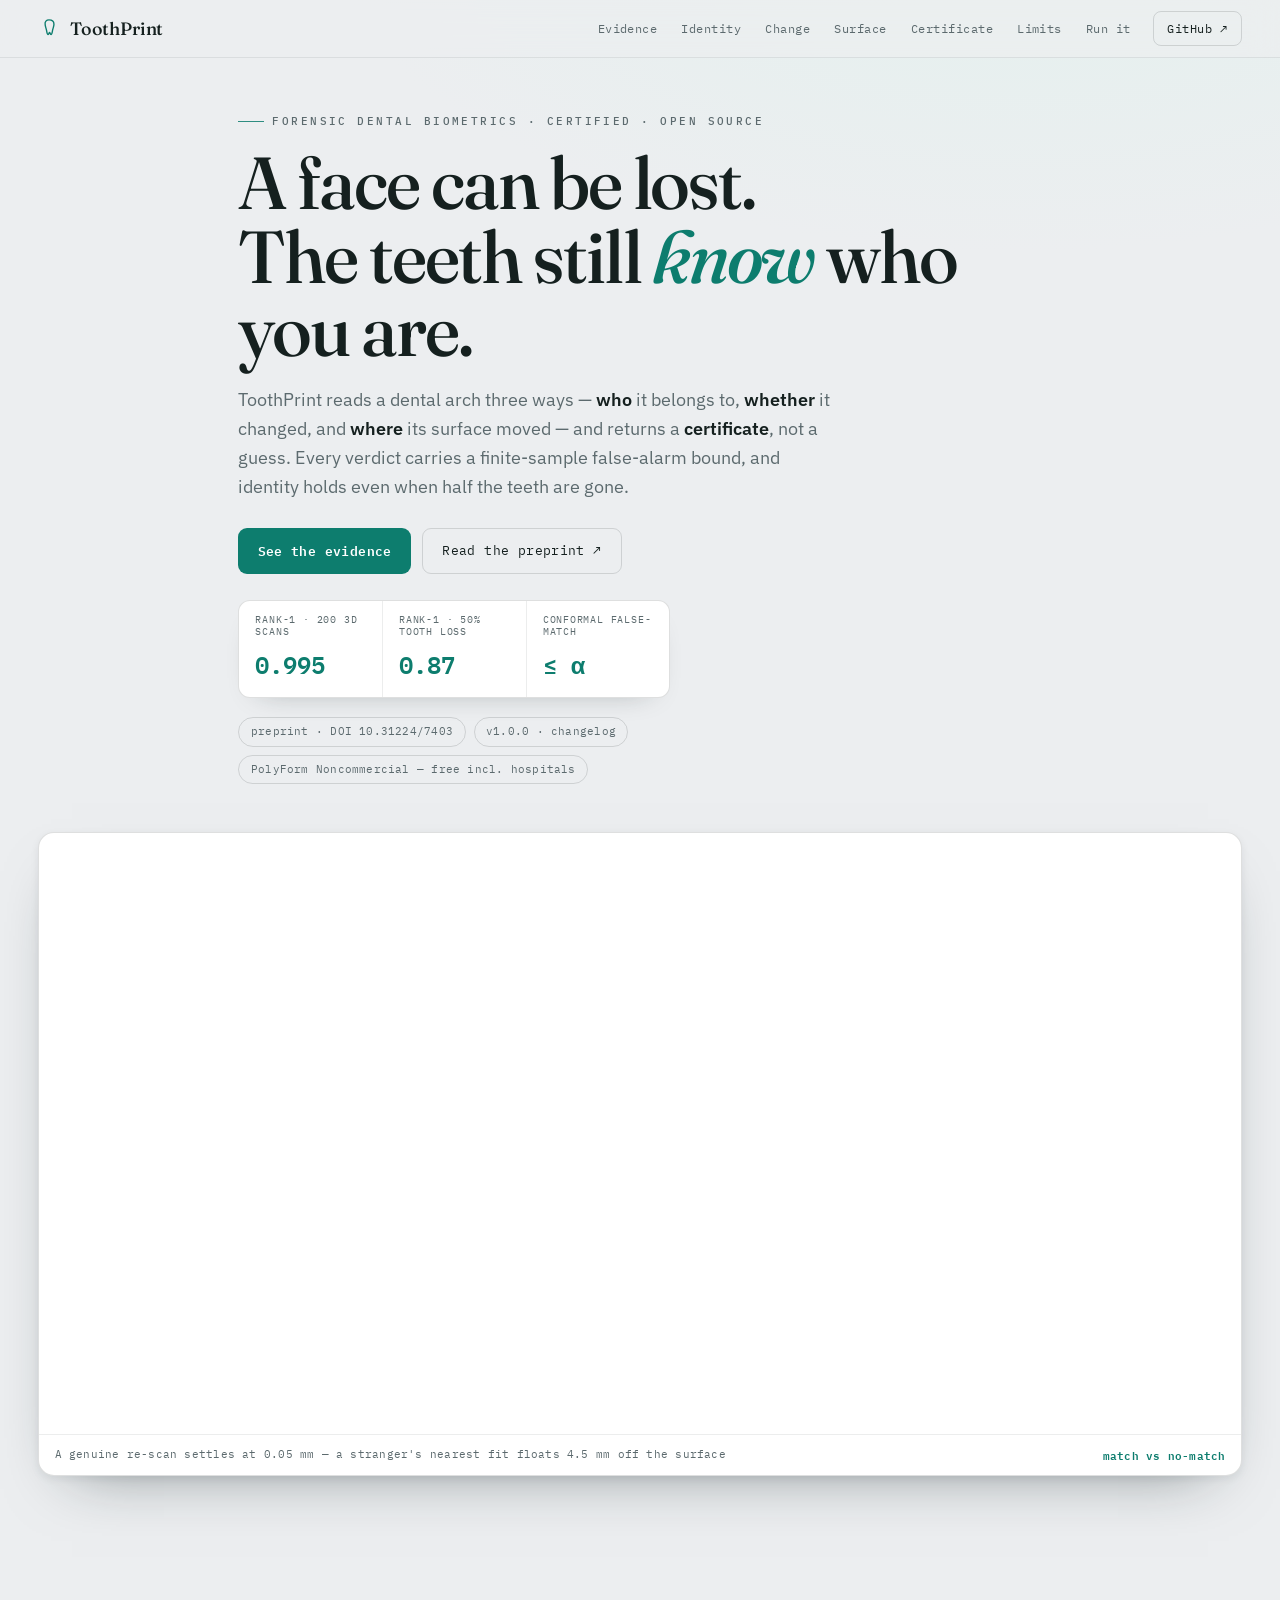
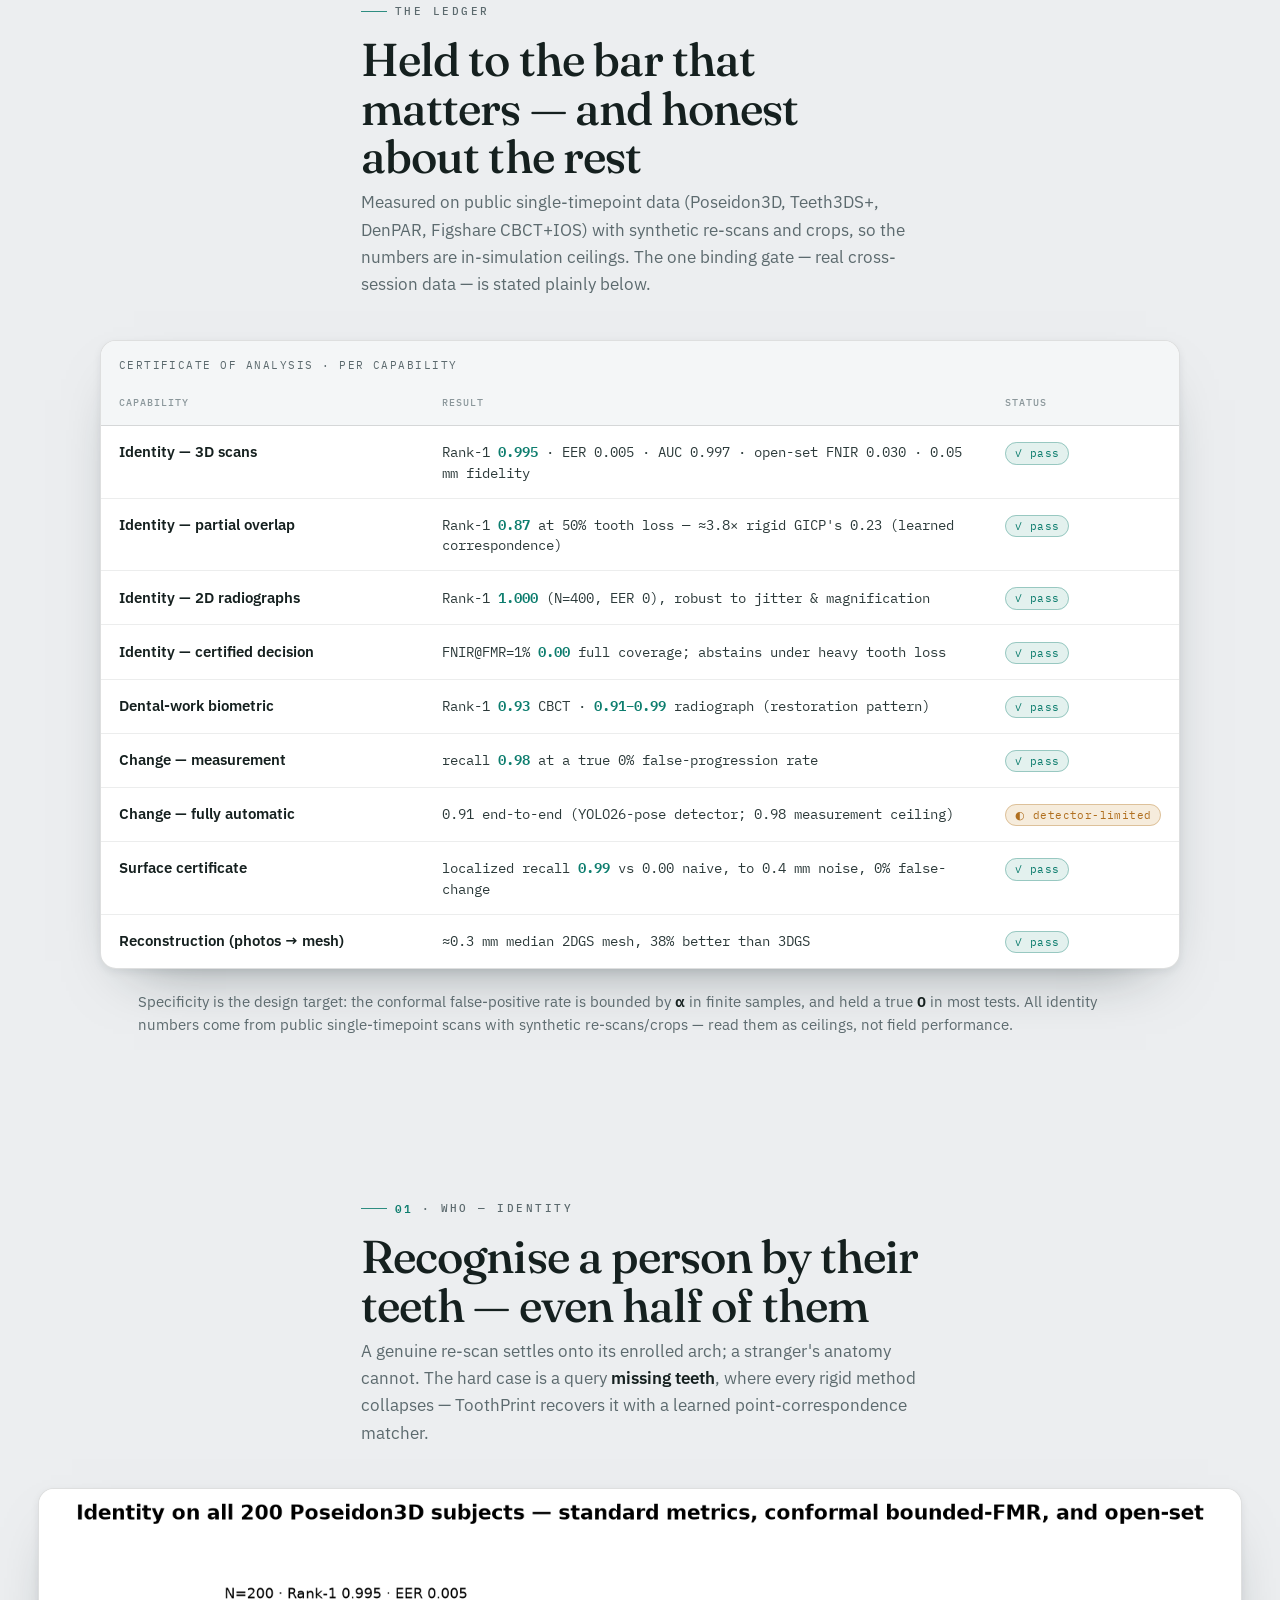
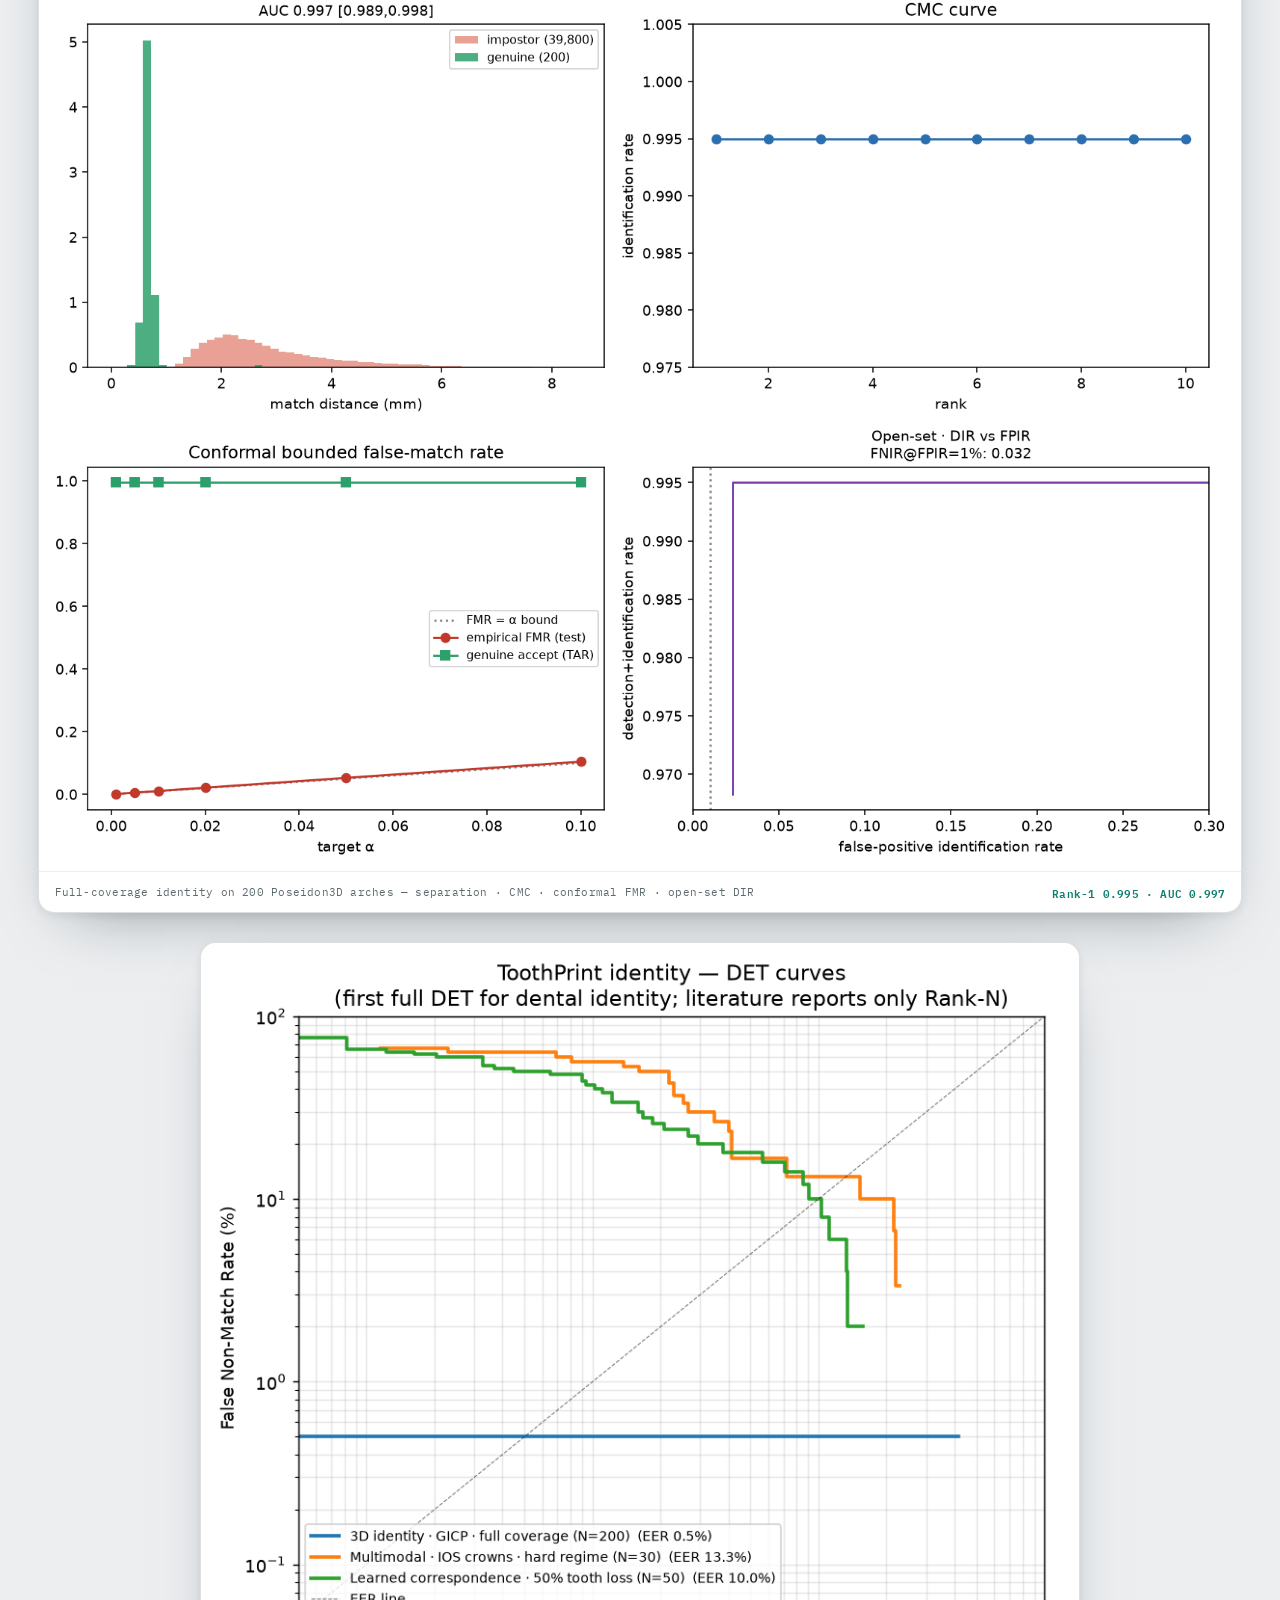
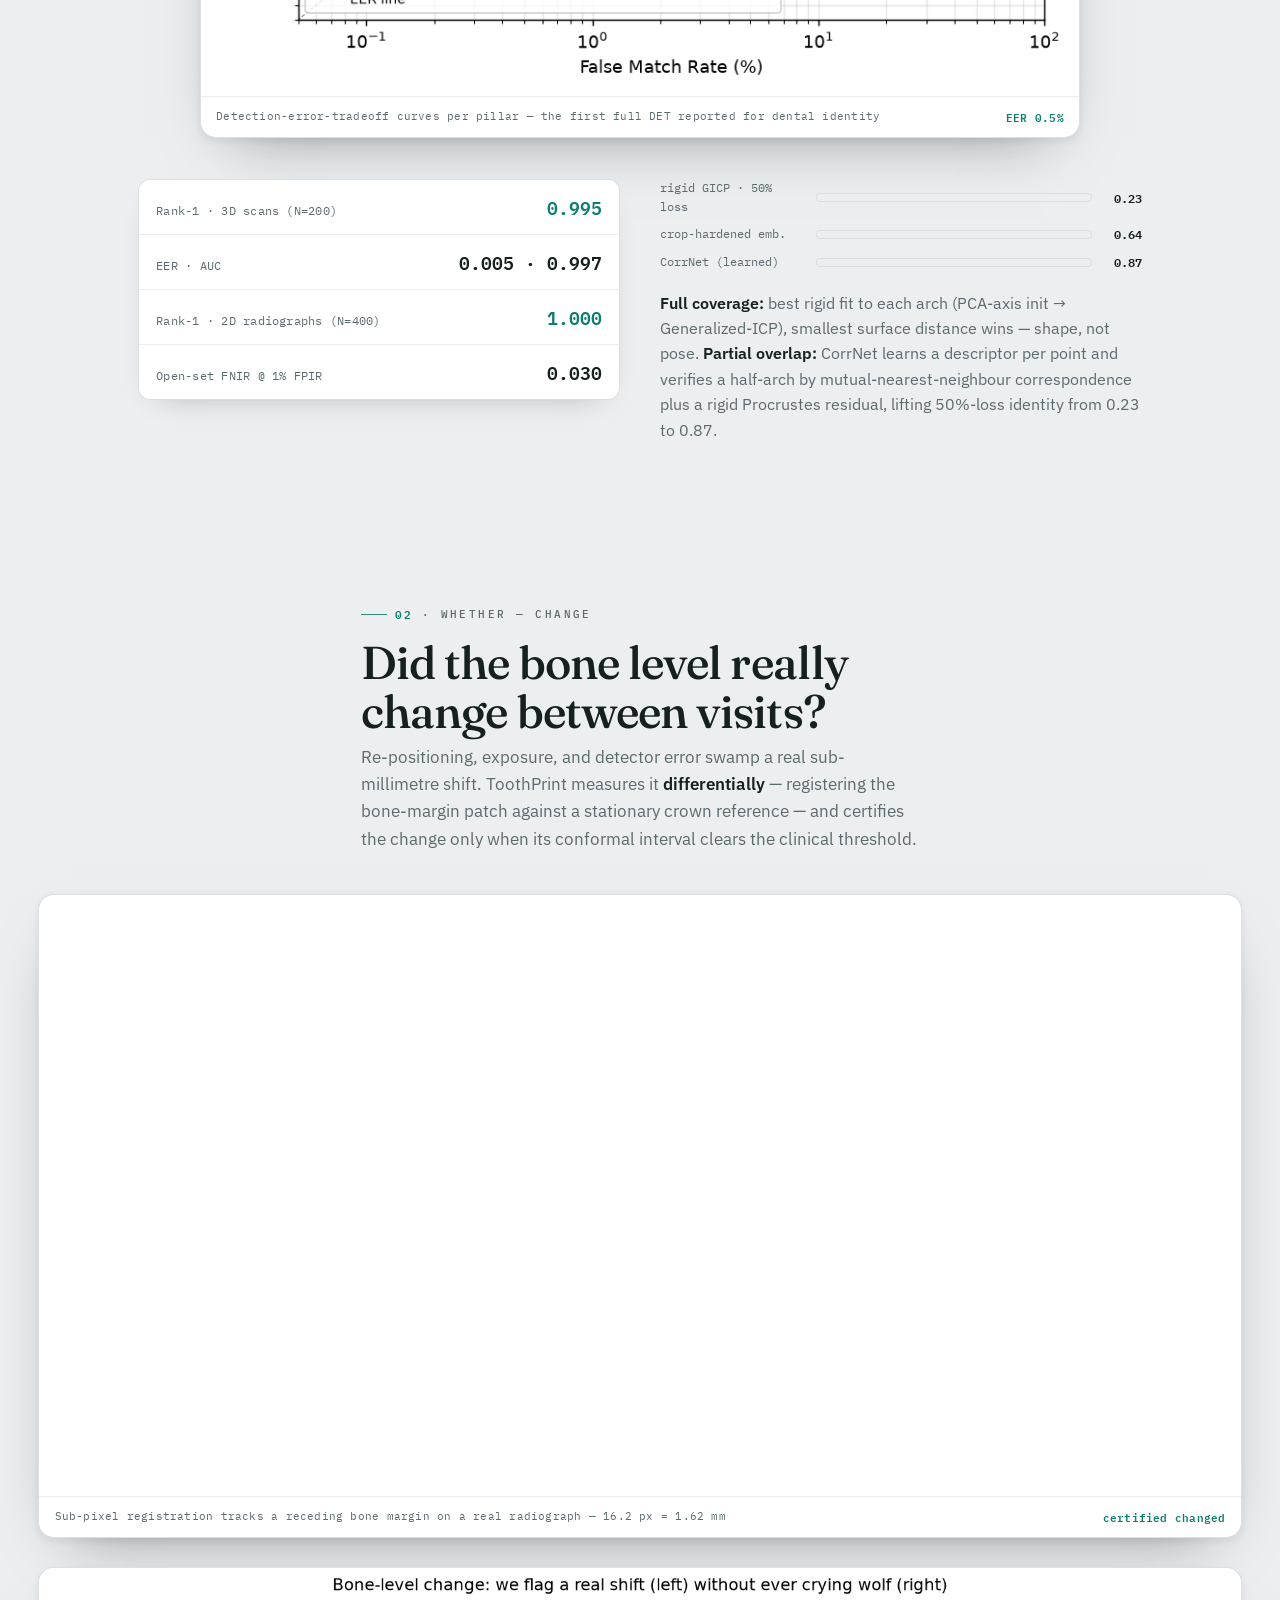
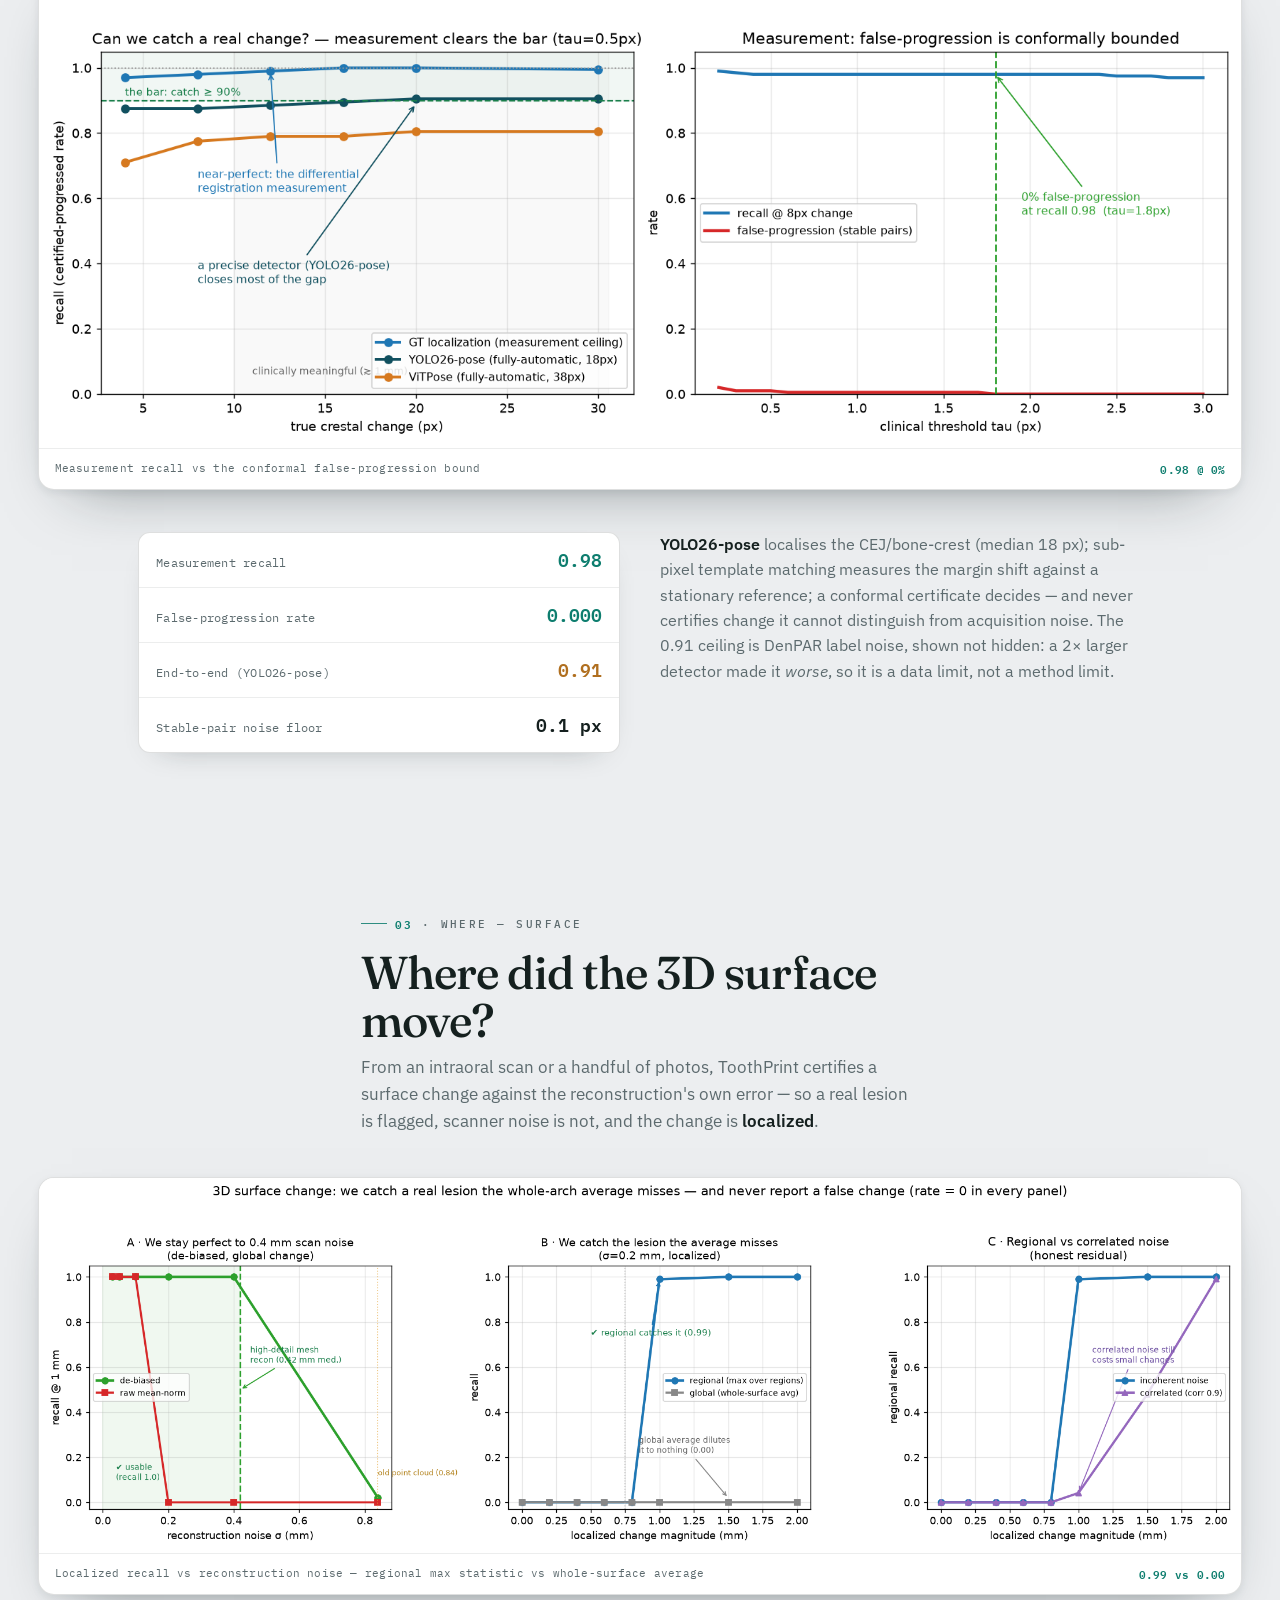
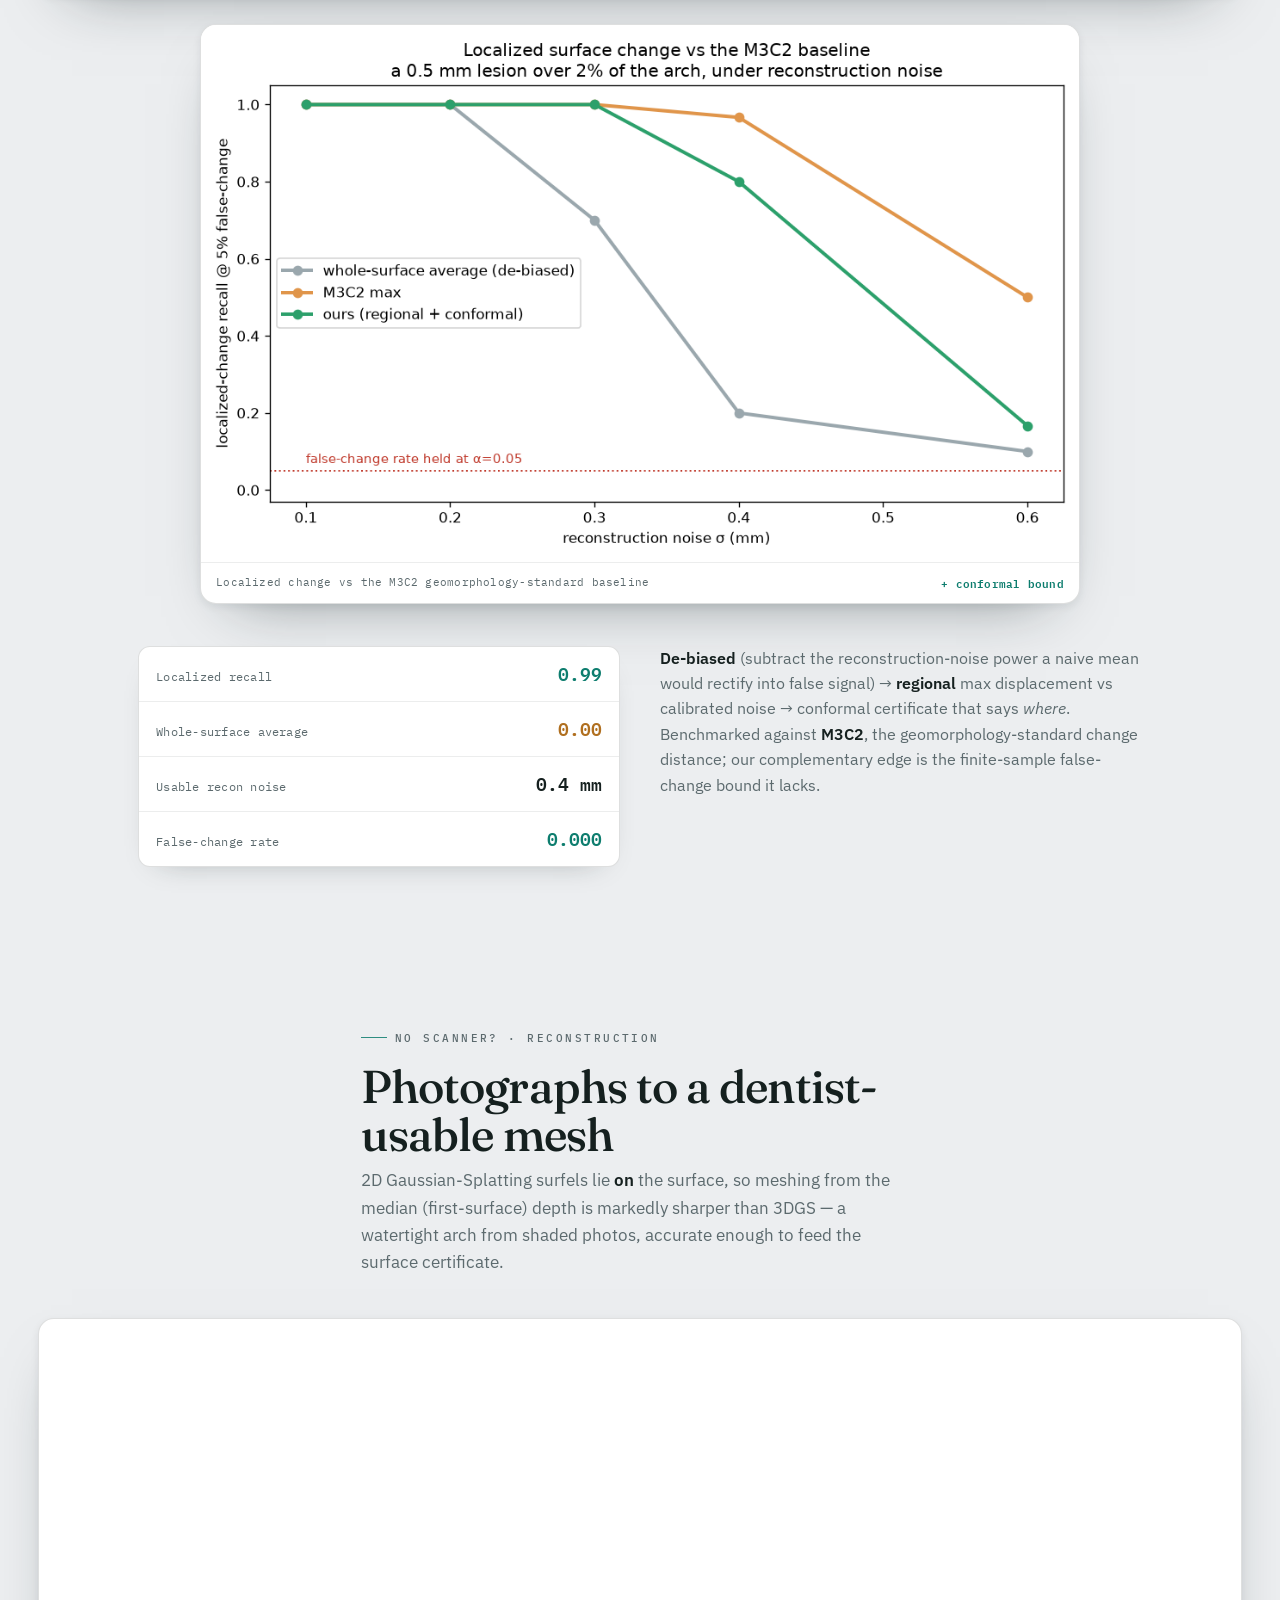
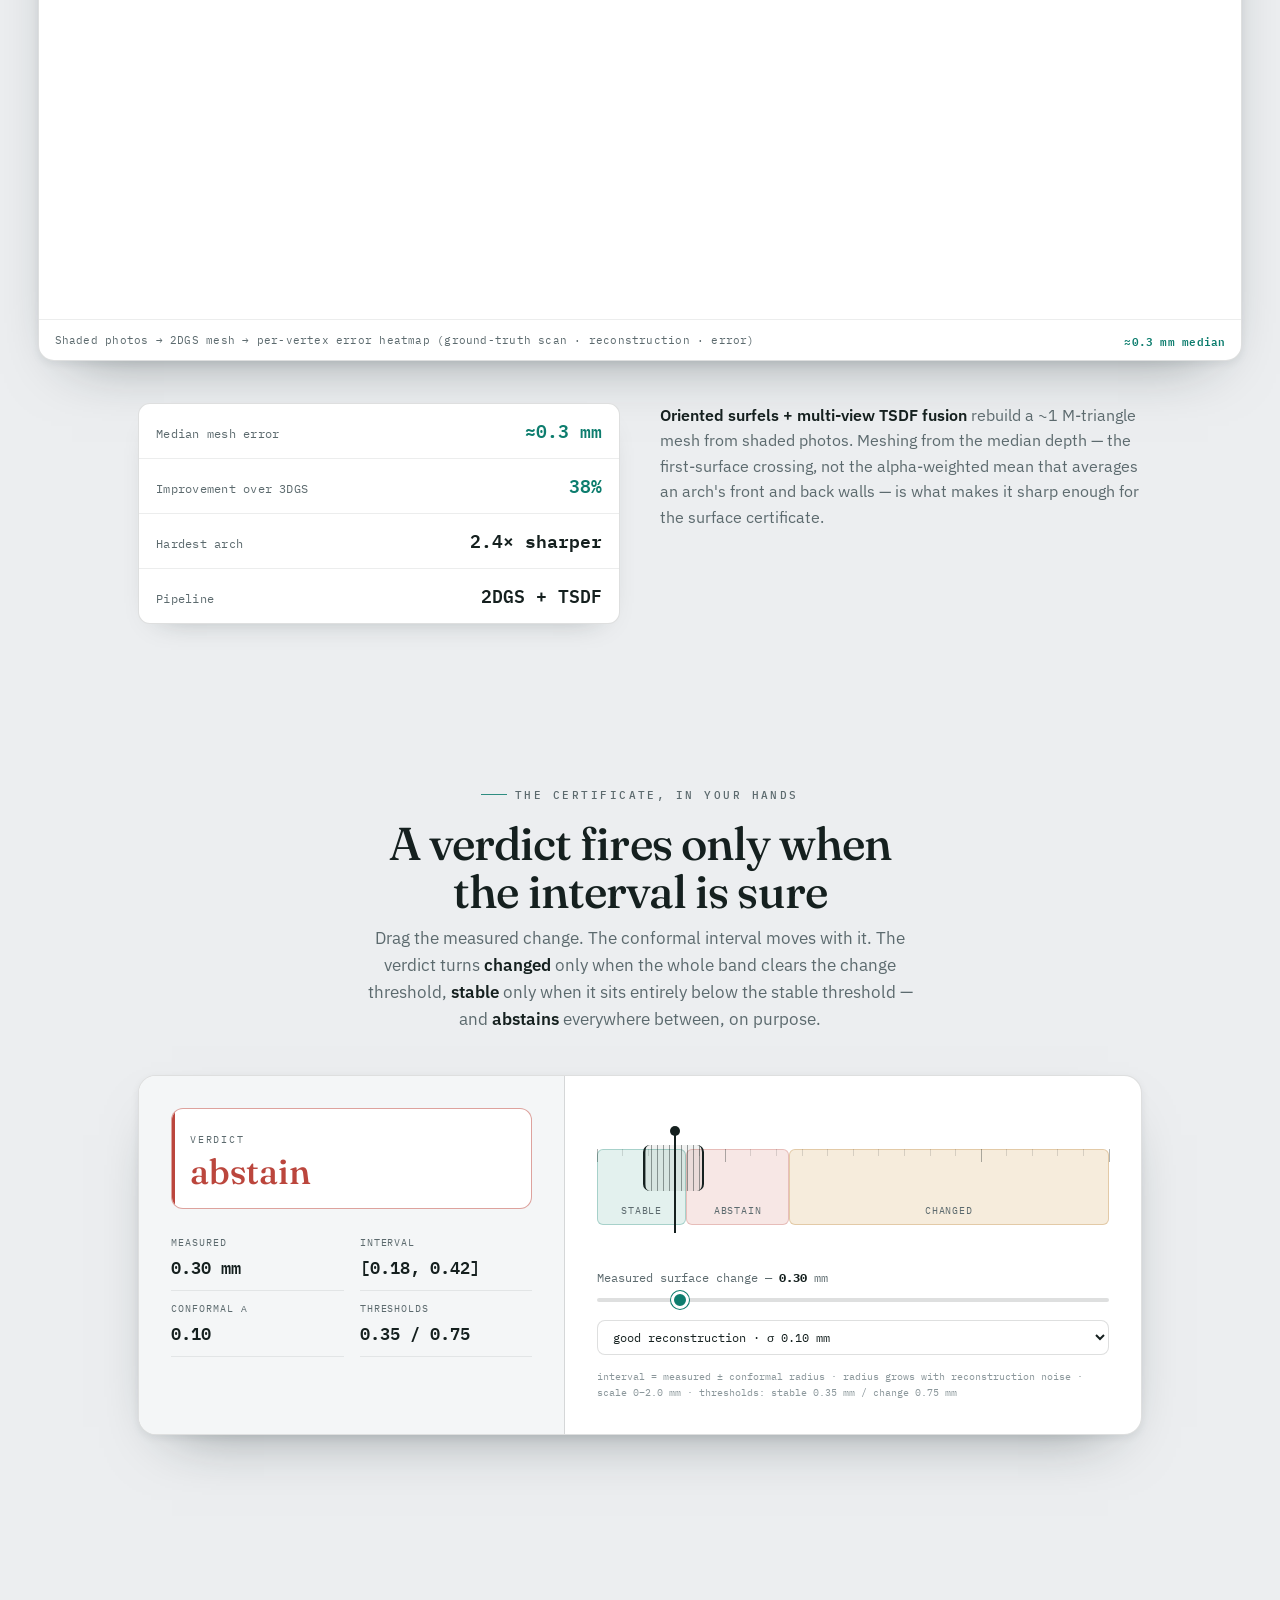
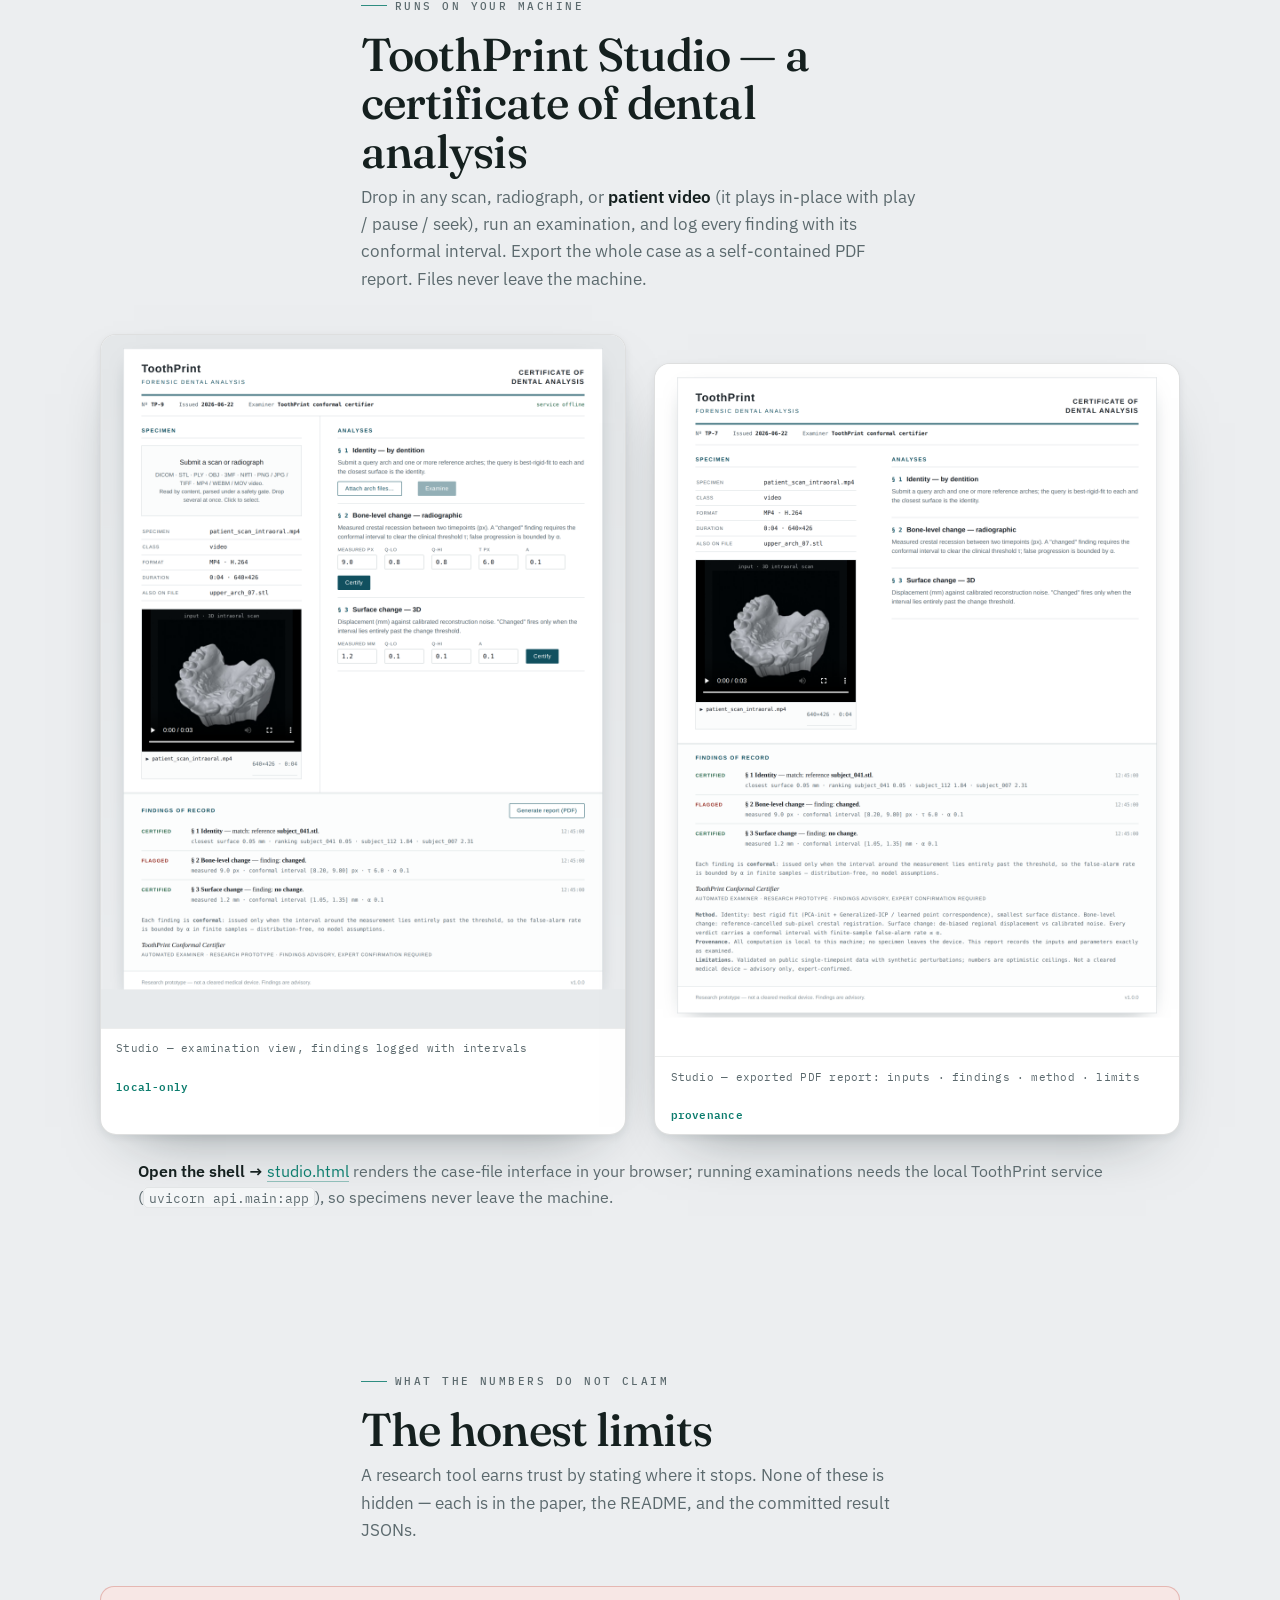
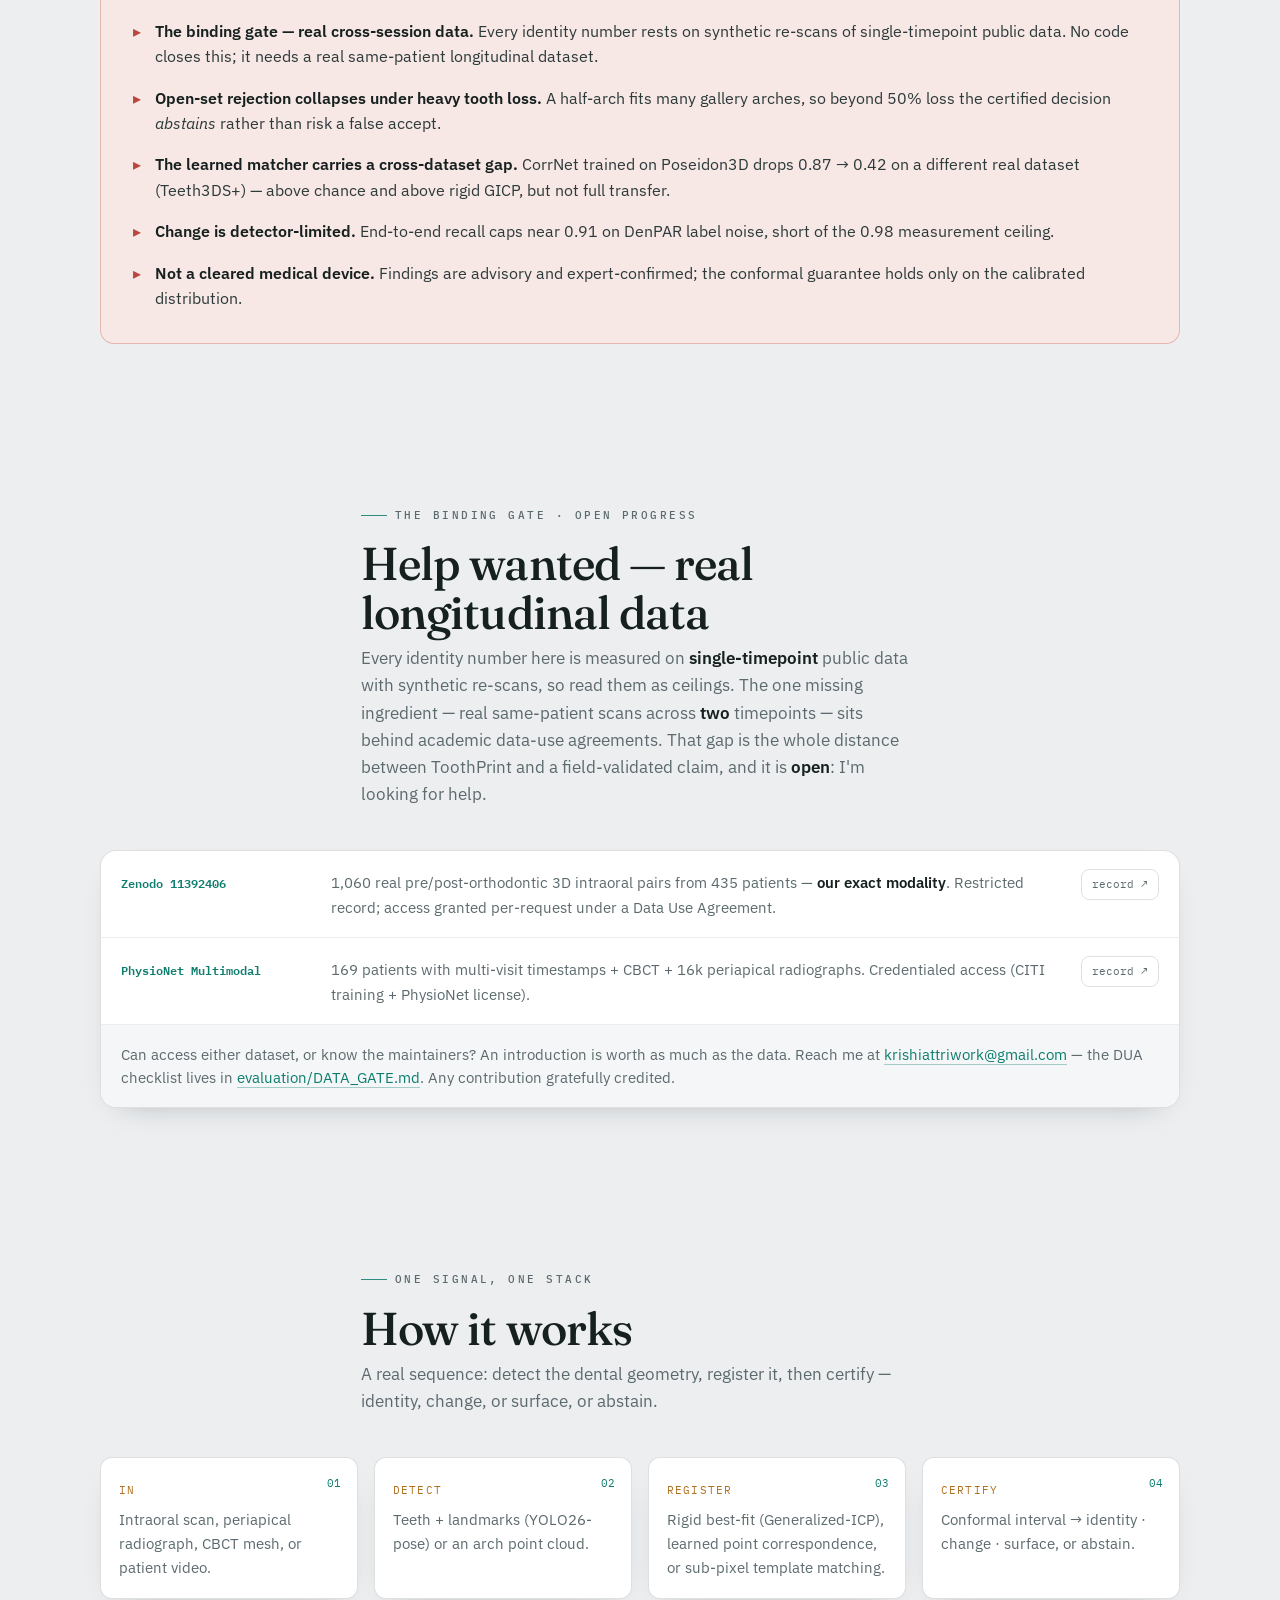
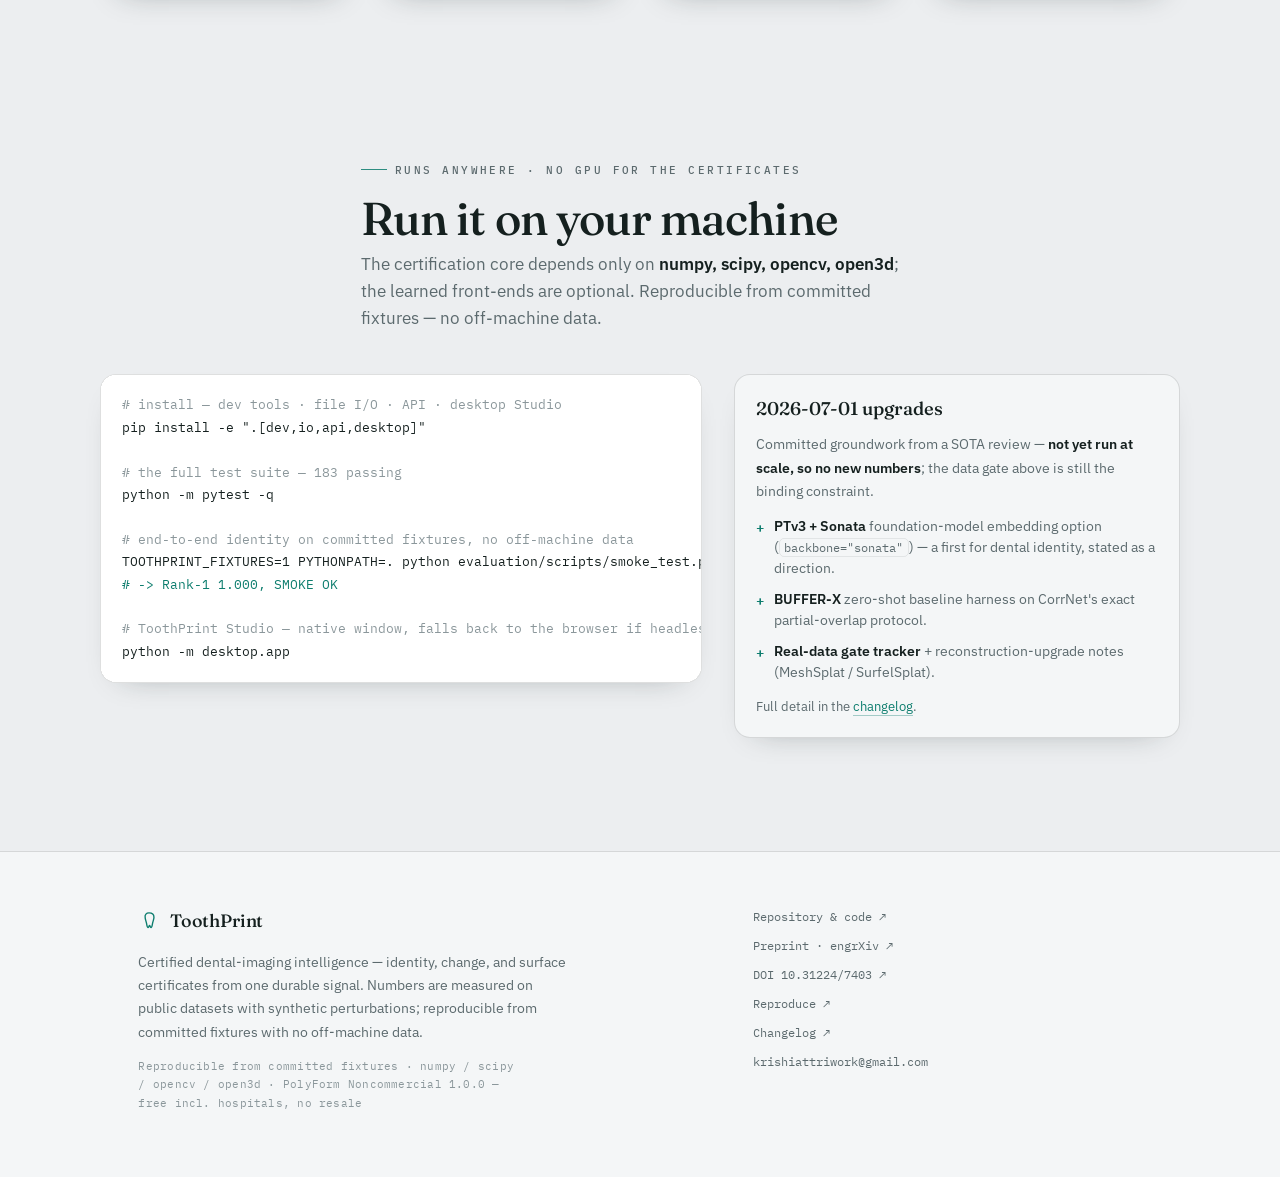
==== commit a299119f: "pages: fix dropped-paper links; add preprint/DOI badges, install snippet, data-gate help-wanted, 202" ====
--- a/index.html
+++ b/index.html
@@ -25,8 +25,9 @@
       <a href="#identity">Identity</a>
       <a href="#change">Change</a>
       <a href="#surface">Surface</a>
-      <a href="#certificate">The certificate</a>
+      <a href="#certificate">Certificate</a>
       <a href="#limits">Limits</a>
+      <a href="#run">Run it</a>
     </nav>
     <a class="ghost" href="https://github.com/Archerkattri/toothprint">GitHub ↗</a>
   </header>
@@ -40,13 +41,18 @@
         <p class="lede">ToothPrint reads a dental arch three ways — <strong>who</strong> it belongs to, <strong>whether</strong> it changed, and <strong>where</strong> its surface moved — and returns a <strong>certificate</strong>, not a guess. Every verdict carries a finite-sample false-alarm bound, and identity holds even when half the teeth are gone.</p>
         <div class="hero-cta">
           <a class="btn btn-solid" href="#evidence">See the evidence</a>
-          <a class="btn btn-line" href="https://github.com/Archerkattri/toothprint/blob/main/paper/paper.pdf">Read the paper (PDF) ↗</a>
+          <a class="btn btn-line" href="https://engrxiv.org/preprint/view/7403">Read the preprint ↗</a>
         </div>
         <dl class="stats">
           <div><dt>Rank-1 · 200 3D scans</dt><dd>0.995</dd></div>
           <div><dt>Rank-1 · 50% tooth loss</dt><dd>0.87</dd></div>
           <div><dt>Conformal false-match</dt><dd>≤ α</dd></div>
         </dl>
+        <p class="badges">
+          <a href="https://doi.org/10.31224/7403">preprint · DOI 10.31224/7403</a>
+          <a href="https://github.com/Archerkattri/toothprint/blob/main/CHANGELOG.md">v1.0.0 · changelog</a>
+          <a href="https://github.com/Archerkattri/toothprint/blob/main/LICENSE">PolyForm Noncommercial — free incl. hospitals</a>
+        </p>
       </div>
       <div class="mwrap hero-media">
         <figure class="exhibit reveal">
@@ -265,6 +271,9 @@
           <figcaption><span>Studio — exported PDF report: inputs · findings · method · limits</span><b>provenance</b></figcaption>
         </figure>
       </div>
+      <p class="how" style="max-width:var(--maxw);margin:1.5rem auto 0;padding-inline:var(--gut)">
+        <b>Open the shell →</b> <a class="ilink" href="studio.html">studio.html</a> renders the case-file interface in your browser; running examinations needs the local ToothPrint service (<code>uvicorn api.main:app</code>), so specimens never leave the machine.
+      </p>
     </section>
 
     <!-- LIMITS -->
@@ -285,6 +294,22 @@
       </div>
     </section>
 
+    <!-- DATA GATE / HELP WANTED -->
+    <section id="gate">
+      <div class="head">
+        <p class="eyebrow">The binding gate · open progress</p>
+        <h2 class="h2">Help wanted — real longitudinal data</h2>
+        <p class="lede">Every identity number here is measured on <em>single-timepoint</em> public data with synthetic re-scans, so read them as ceilings. The one missing ingredient — real same-patient scans across <em>two</em> timepoints — sits behind academic data-use agreements. That gap is the whole distance between ToothPrint and a field-validated claim, and it is <strong>open</strong>: I'm looking for help.</p>
+      </div>
+      <div class="gate">
+        <ul>
+          <li><span class="gk">Zenodo 11392406</span><span class="gt">1,060 real pre/post-orthodontic 3D intraoral pairs from 435 patients — <b>our exact modality</b>. Restricted record; access granted per-request under a Data Use Agreement.</span><a class="gl" href="https://zenodo.org/records/11392406">record ↗</a></li>
+          <li><span class="gk">PhysioNet Multimodal</span><span class="gt">169 patients with multi-visit timestamps + CBCT + 16k periapical radiographs. Credentialed access (CITI training + PhysioNet license).</span><a class="gl" href="https://physionet.org/content/multimodal-dental-dataset/">record ↗</a></li>
+        </ul>
+        <p class="gate-foot">Can access either dataset, or know the maintainers? An introduction is worth as much as the data. Reach me at <a href="mailto:krishiattriwork@gmail.com">krishiattriwork@gmail.com</a> — the DUA checklist lives in <a href="https://github.com/Archerkattri/toothprint/blob/main/evaluation/DATA_GATE.md">evaluation/DATA_GATE.md</a>. Any contribution gratefully credited.</p>
+      </div>
+    </section>
+
     <!-- PIPELINE -->
     <section id="pipeline">
       <div class="head">
@@ -297,6 +322,39 @@
         <div class="pstep"><span class="pk">detect</span><p>Teeth + landmarks (YOLO26-pose) or an arch point cloud.</p></div>
         <div class="pstep"><span class="pk">register</span><p>Rigid best-fit (Generalized-ICP), learned point correspondence, or sub-pixel template matching.</p></div>
         <div class="pstep"><span class="pk">certify</span><p>Conformal interval → identity · change · surface, or abstain.</p></div>
+      </div>
+    </section>
+
+    <!-- RUN IT -->
+    <section id="run">
+      <div class="head">
+        <p class="eyebrow">Runs anywhere · no GPU for the certificates</p>
+        <h2 class="h2">Run it on your machine</h2>
+        <p class="lede">The certification core depends only on <em>numpy, scipy, opencv, open3d</em>; the learned front-ends are optional. Reproducible from committed fixtures — no off-machine data.</p>
+      </div>
+      <div class="run-grid">
+        <pre class="code" aria-label="install and run"><span class="c"># install — dev tools · file I/O · API · desktop Studio</span>
+pip install -e ".[dev,io,api,desktop]"
+
+<span class="c"># the full test suite — 183 passing</span>
+python -m pytest -q
+
+<span class="c"># end-to-end identity on committed fixtures, no off-machine data</span>
+TOOTHPRINT_FIXTURES=1 PYTHONPATH=. python evaluation/scripts/smoke_test.py
+<span class="o"># -> Rank-1 1.000, SMOKE OK</span>
+
+<span class="c"># ToothPrint Studio — native window, falls back to the browser if headless</span>
+python -m desktop.app</pre>
+        <aside class="upgrades">
+          <h3>2026-07-01 upgrades</h3>
+          <p>Committed groundwork from a SOTA review — <b>not yet run at scale, so no new numbers</b>; the data gate above is still the binding constraint.</p>
+          <ul>
+            <li><b>PTv3 + Sonata</b> foundation-model embedding option (<code>backbone="sonata"</code>) — a first for dental identity, stated as a direction.</li>
+            <li><b>BUFFER-X</b> zero-shot baseline harness on CorrNet's exact partial-overlap protocol.</li>
+            <li><b>Real-data gate tracker</b> + reconstruction-upgrade notes (MeshSplat / SurfelSplat).</li>
+          </ul>
+          <p class="up-foot">Full detail in the <a href="https://github.com/Archerkattri/toothprint/blob/main/CHANGELOG.md">changelog</a>.</p>
+        </aside>
       </div>
     </section>
   </main>
@@ -315,8 +373,10 @@
       </div>
       <div class="foot-links">
         <a href="https://github.com/Archerkattri/toothprint">Repository &amp; code ↗</a>
-        <a href="https://github.com/Archerkattri/toothprint/blob/main/paper/paper.pdf">Methods paper (PDF) ↗</a>
+        <a href="https://engrxiv.org/preprint/view/7403">Preprint · engrXiv ↗</a>
+        <a href="https://doi.org/10.31224/7403">DOI 10.31224/7403 ↗</a>
         <a href="https://github.com/Archerkattri/toothprint/blob/main/REPRODUCE.md">Reproduce ↗</a>
+        <a href="https://github.com/Archerkattri/toothprint/blob/main/CHANGELOG.md">Changelog ↗</a>
         <a href="mailto:krishiattriwork@gmail.com">krishiattriwork@gmail.com</a>
       </div>
     </div>
--- a/styles.css
+++ b/styles.css
@@ -201,6 +201,46 @@
 .foot-links a{font-family:var(--mono);font-size:.78rem;color:var(--slate);transition:color .2s}
 .foot-links a:hover{color:var(--verify)}
 
+/* ---------- badges (hero) ---------- */
+.badges{display:flex;flex-wrap:wrap;gap:.5rem;margin:1.2rem 0 0;max-width:56ch}
+.badges a{font-family:var(--mono);font-size:.68rem;letter-spacing:.02em;color:var(--slate);
+  border:1px solid var(--line);border-radius:20px;padding:.32rem .72rem;transition:border-color .2s,color .2s,background .2s}
+.badges a:hover{border-color:var(--verify);color:var(--verify);background:var(--verify-tint)}
+
+/* inline link + inline code (used in prose) */
+.ilink{color:var(--verify);border-bottom:1px solid rgba(13,125,110,.4);transition:border-color .2s}
+.ilink:hover{border-bottom-color:var(--verify)}
+code{font-family:var(--mono);font-size:.86em;background:var(--bg-2);border:1px solid var(--line-soft);border-radius:5px;padding:.05em .35em}
+
+/* ---------- data gate / help wanted ---------- */
+.gate{max-width:var(--maxw);margin-inline:auto;border:1px solid var(--line);border-radius:var(--r);background:var(--card);box-shadow:var(--shadow-sm);overflow:hidden}
+.gate ul{list-style:none;margin:0;padding:0}
+.gate li{display:grid;grid-template-columns:12rem 1fr auto;gap:1.1rem;align-items:baseline;padding:1.1rem 1.25rem;border-bottom:1px solid var(--line-soft)}
+.gate .gk{font-family:var(--mono);font-size:.78rem;font-weight:600;color:var(--verify)}
+.gate .gt{color:var(--slate);font-size:.95rem}
+.gate .gt b{color:var(--ink);font-weight:600}
+.gate .gl{font-family:var(--mono);font-size:.7rem;color:var(--slate);white-space:nowrap;border:1px solid var(--line);border-radius:8px;padding:.35rem .62rem;transition:border-color .2s,color .2s}
+.gate .gl:hover{border-color:var(--verify);color:var(--verify)}
+.gate-foot{margin:0;padding:1.1rem 1.25rem;background:var(--bg-2);color:var(--slate);font-size:.92rem;line-height:1.6}
+.gate-foot a{color:var(--verify);border-bottom:1px solid rgba(13,125,110,.35)}
+
+/* ---------- run it (install + upgrades) ---------- */
+.run-grid{display:grid;grid-template-columns:1.35fr 1fr;gap:clamp(1.2rem,3vw,2rem);max-width:var(--maxw);margin-inline:auto;align-items:start}
+.code{font-family:var(--mono);font-size:.8rem;line-height:1.75;color:var(--ink);background:var(--card);border:1px solid var(--line);border-radius:var(--r);
+  box-shadow:var(--shadow-sm);padding:1.2rem 1.3rem;margin:0;overflow-x:auto;white-space:pre;tab-size:2}
+.code .c{color:var(--faint)}
+.code .o{color:var(--verify)}
+.upgrades{border:1px solid var(--line);border-radius:var(--r);background:var(--bg-2);padding:1.2rem 1.3rem;box-shadow:var(--shadow-sm)}
+.upgrades h3{font-family:var(--serif);font-weight:500;font-size:1.15rem;margin:0 0 .5rem;color:var(--ink)}
+.upgrades p{color:var(--slate);font-size:.9rem;margin:0 0 .85rem}
+.upgrades p b{color:var(--ink);font-weight:600}
+.upgrades ul{list-style:none;margin:0 0 .85rem;padding:0;display:grid;gap:.6rem}
+.upgrades li{color:var(--slate);font-size:.88rem;padding-left:1.15rem;position:relative;line-height:1.5}
+.upgrades li::before{content:"+";position:absolute;left:0;color:var(--verify);font-family:var(--mono);font-weight:600}
+.upgrades li b{color:var(--ink);font-weight:600}
+.upgrades .up-foot{margin:0;font-size:.82rem}
+.upgrades a{color:var(--verify);border-bottom:1px solid rgba(13,125,110,.35)}
+
 /* ---------- reveal ---------- */
 .reveal{opacity:0;transform:translateY(22px);transition:opacity .7s ease,transform .7s ease}
 .reveal.in{opacity:1;transform:none}
@@ -211,9 +251,12 @@
 /* ---------- responsive ---------- */
 .readrow>*,.inst-grid>*,.studio-grid>*,.foot-in>*{min-width:0}
 @media(max-width:820px){
-  .readrow,.inst-grid,.studio-grid,.foot-in{grid-template-columns:1fr}
+  .readrow,.inst-grid,.studio-grid,.foot-in,.run-grid{grid-template-columns:1fr}
   .inst-read{border-right:0;border-bottom:1px solid var(--line)}
   .pipe{grid-template-columns:1fr 1fr}
+}
+@media(max-width:640px){
+  .gate li{grid-template-columns:1fr;gap:.5rem}
 }
 @media(max-width:560px){
   .stats{flex-direction:column;max-width:none}
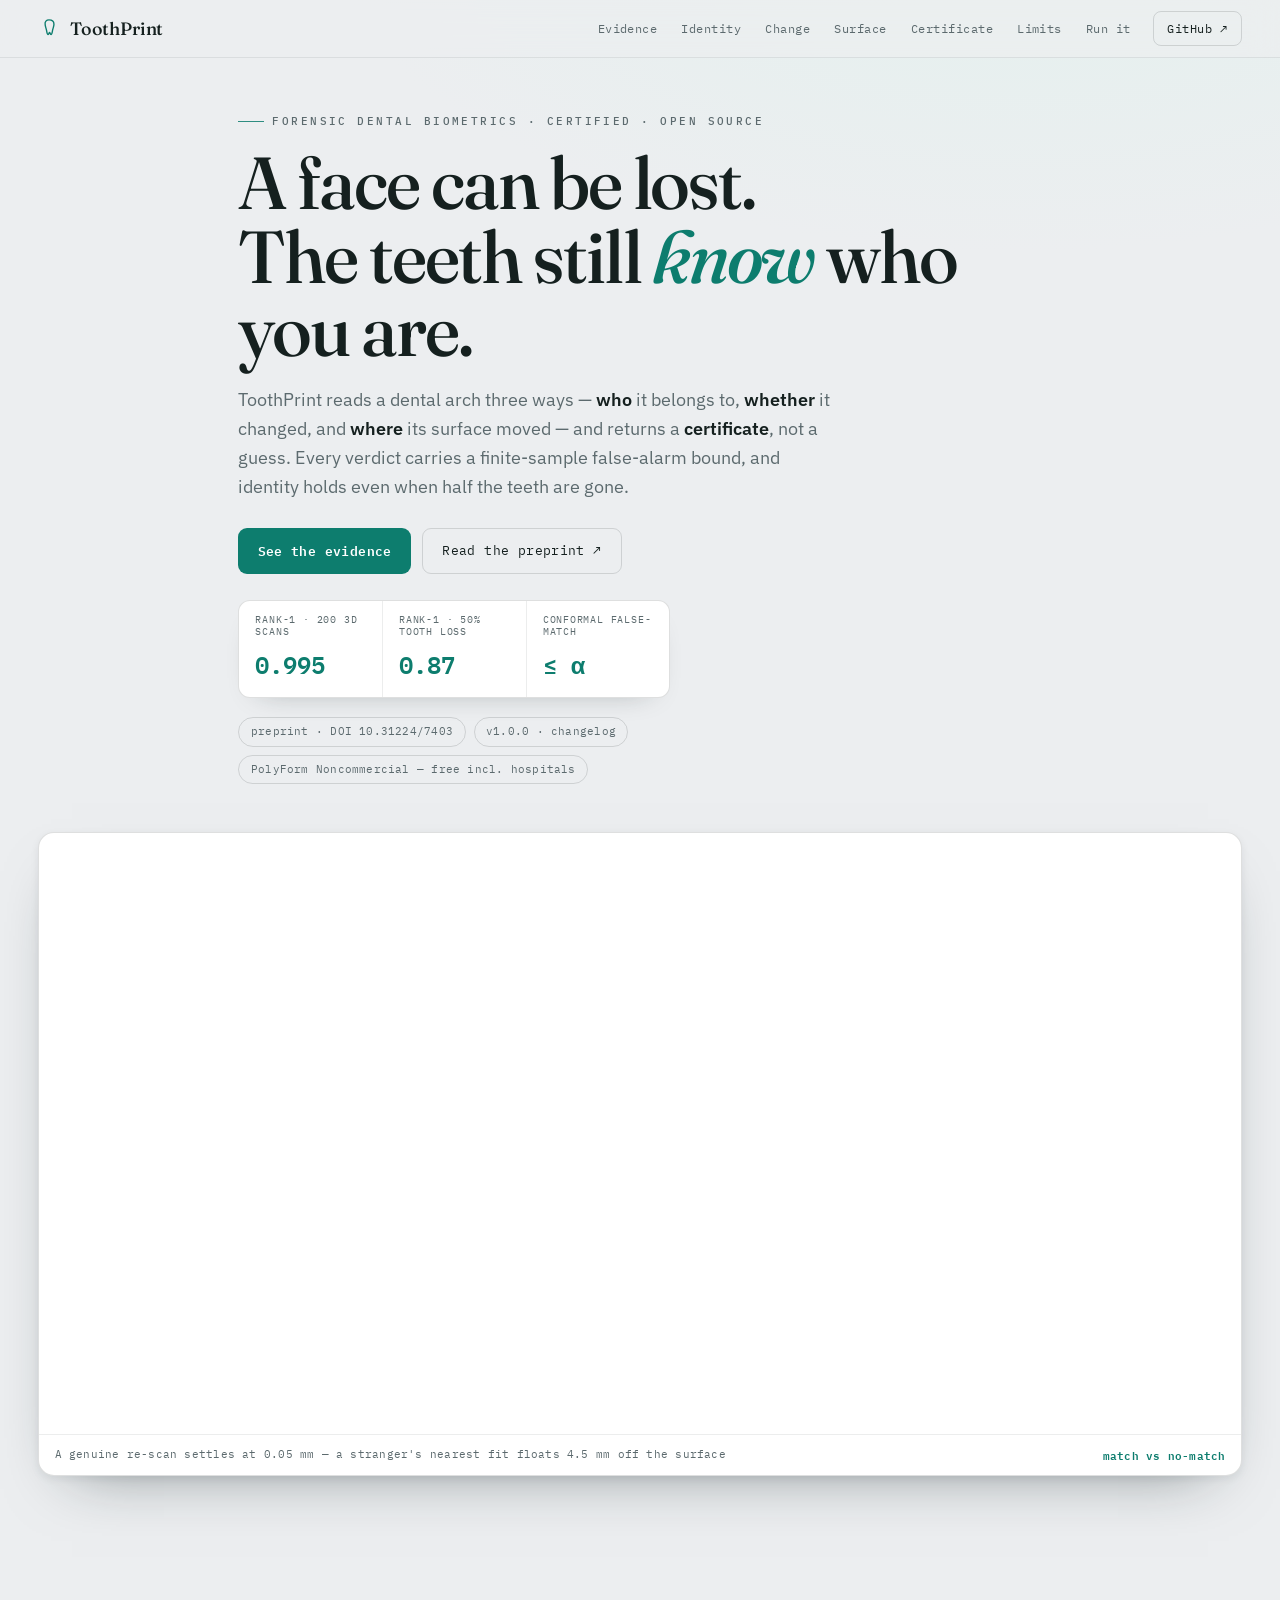
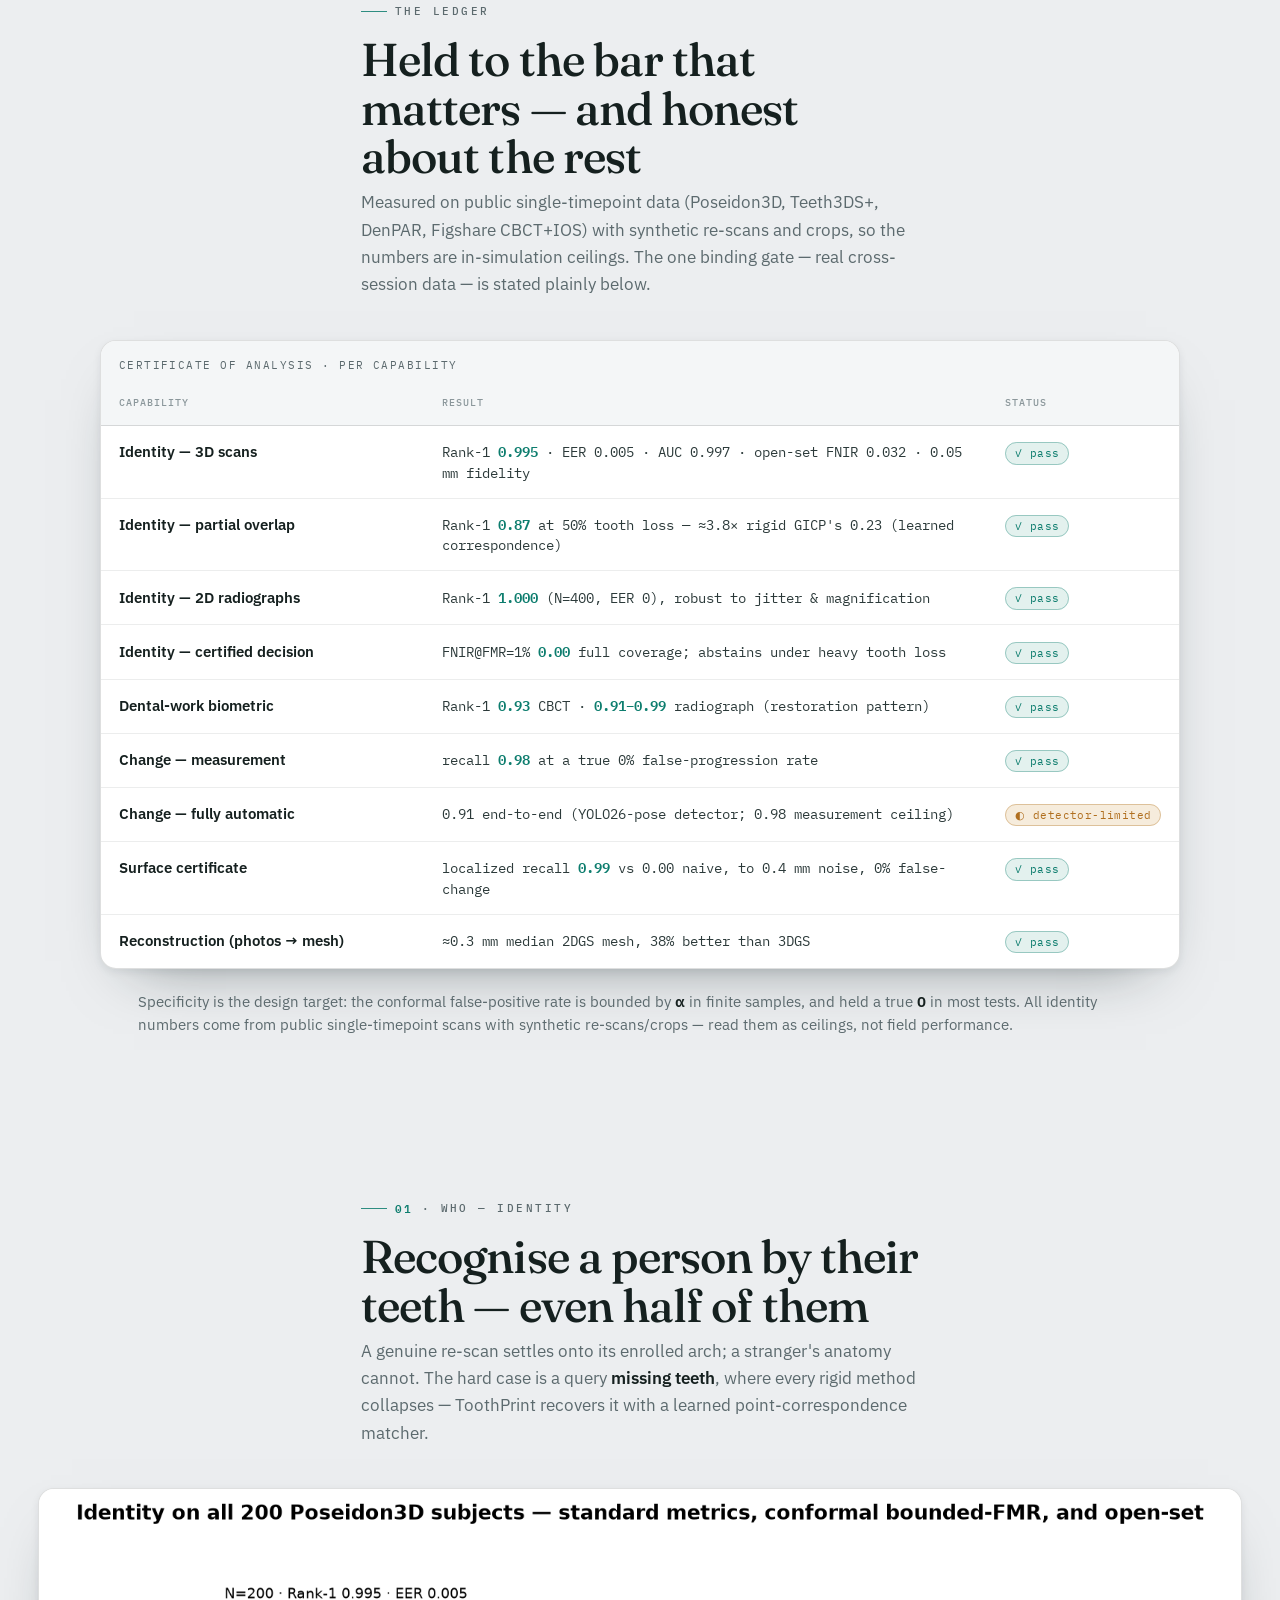
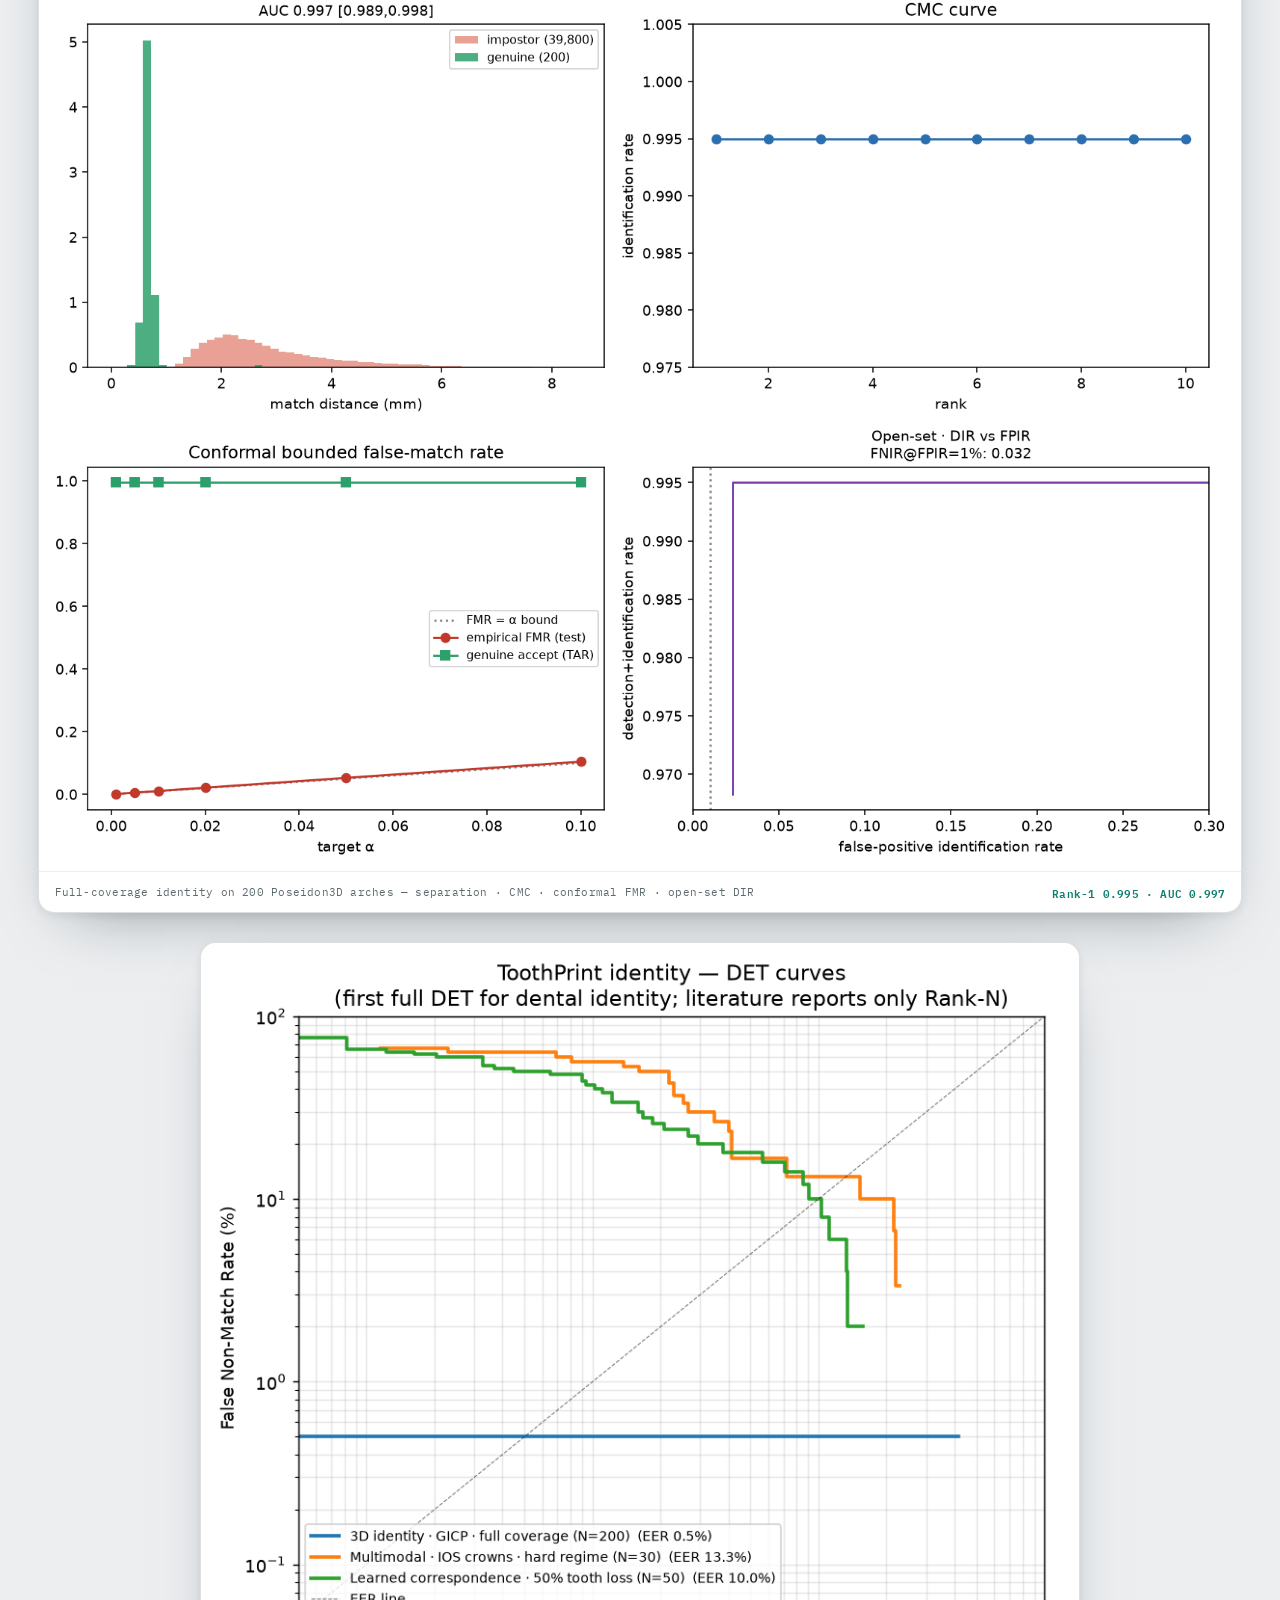
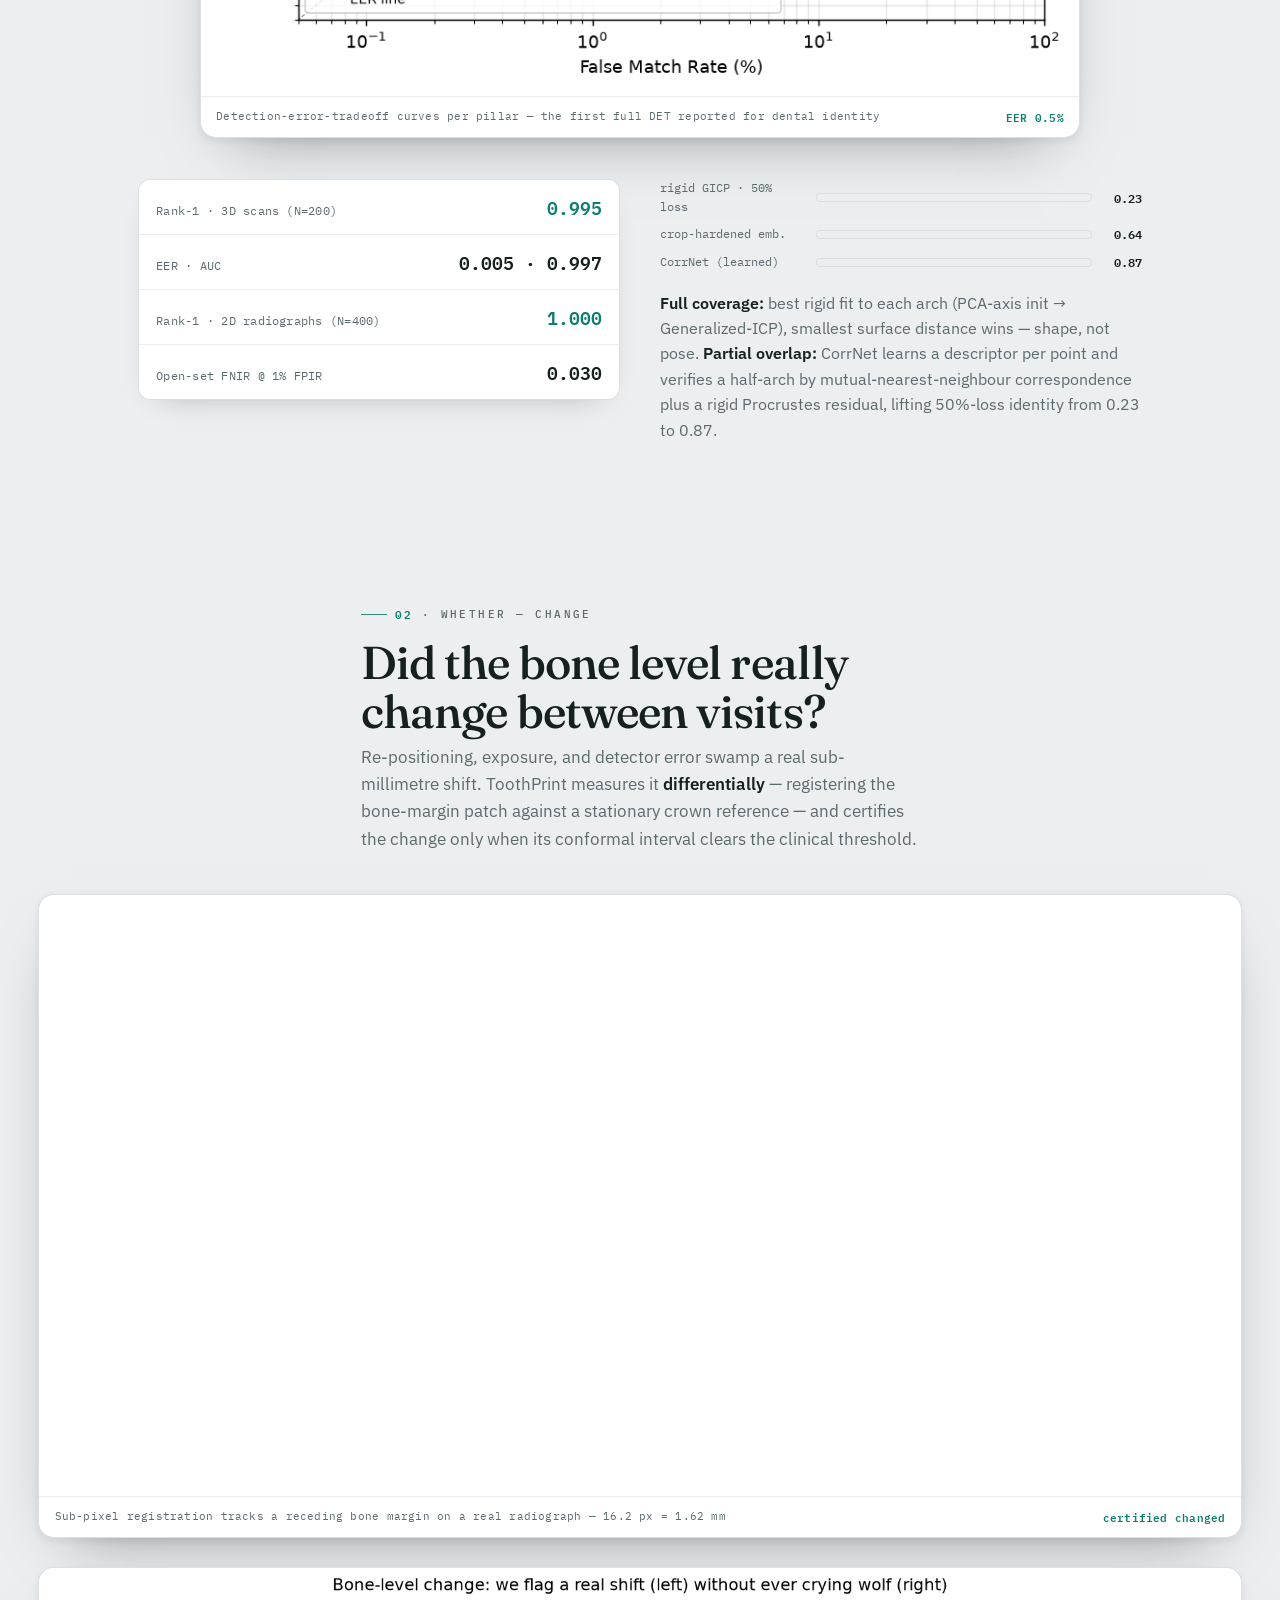
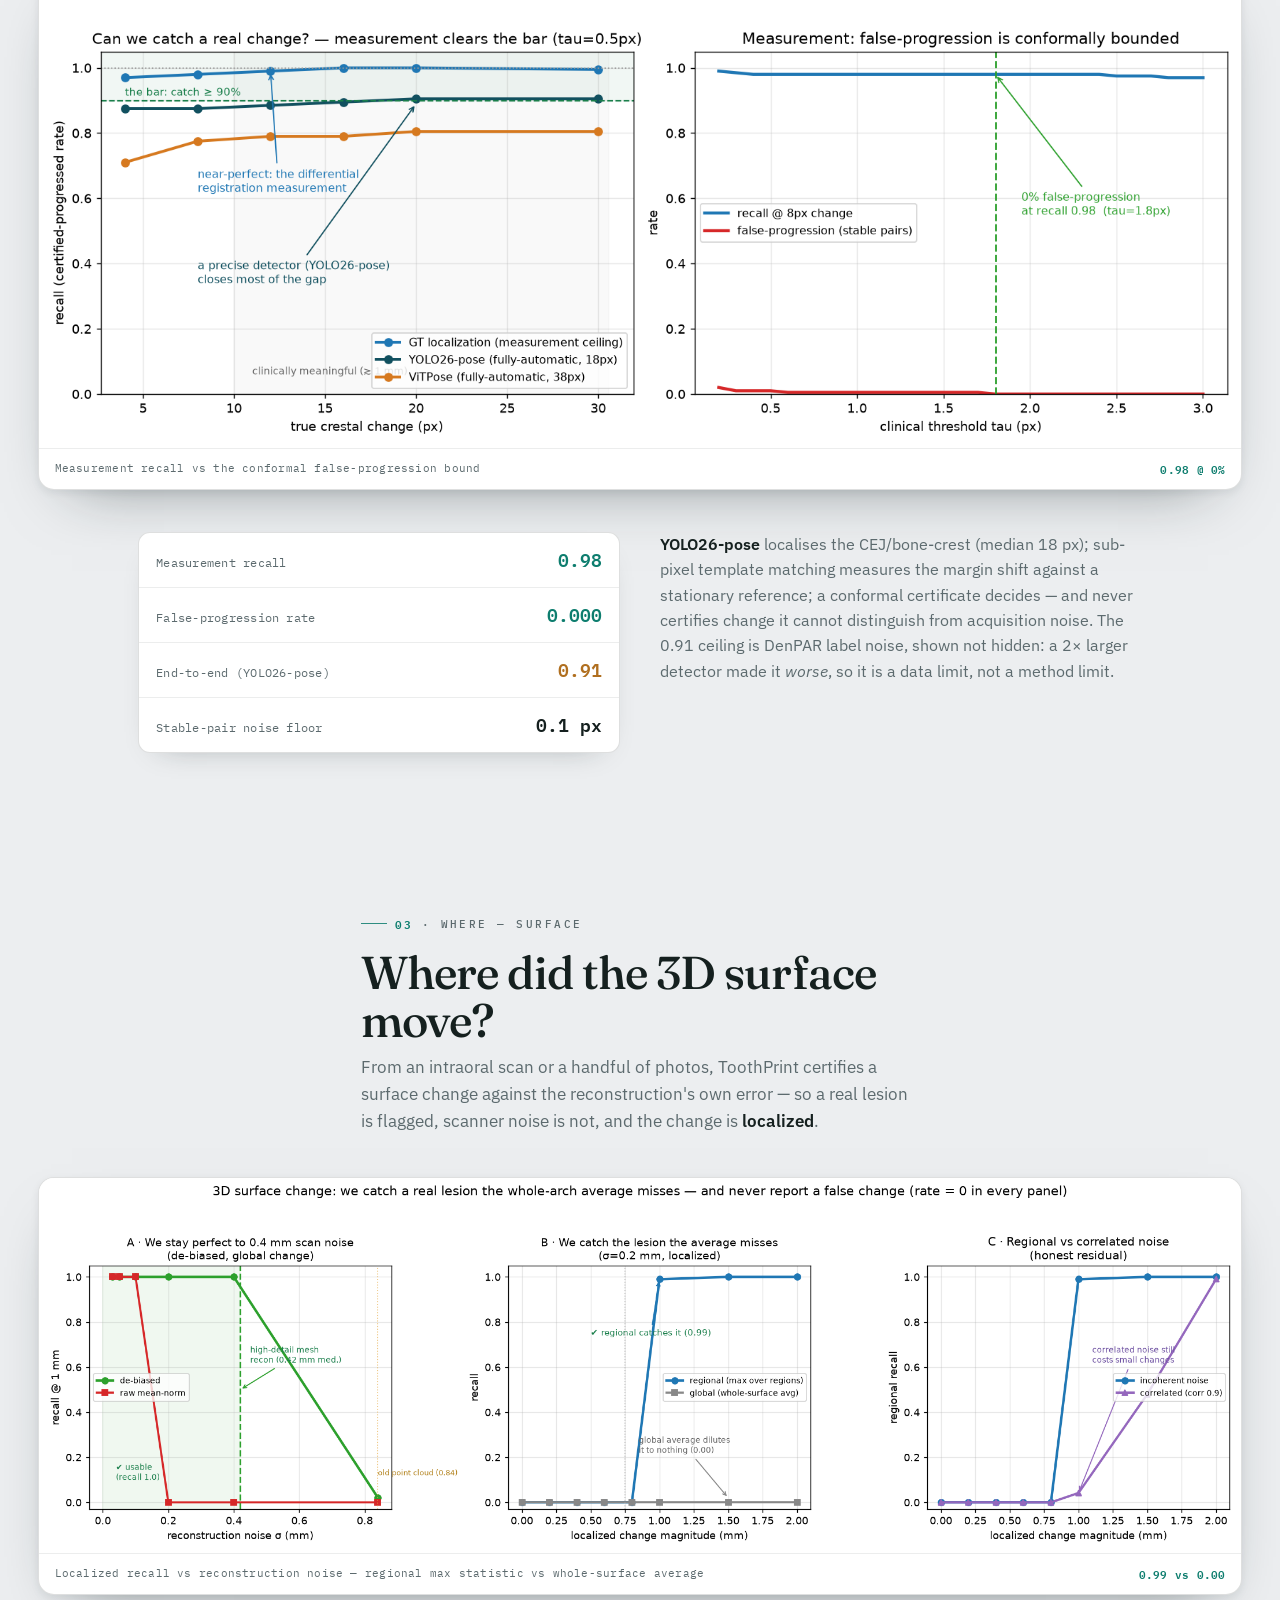
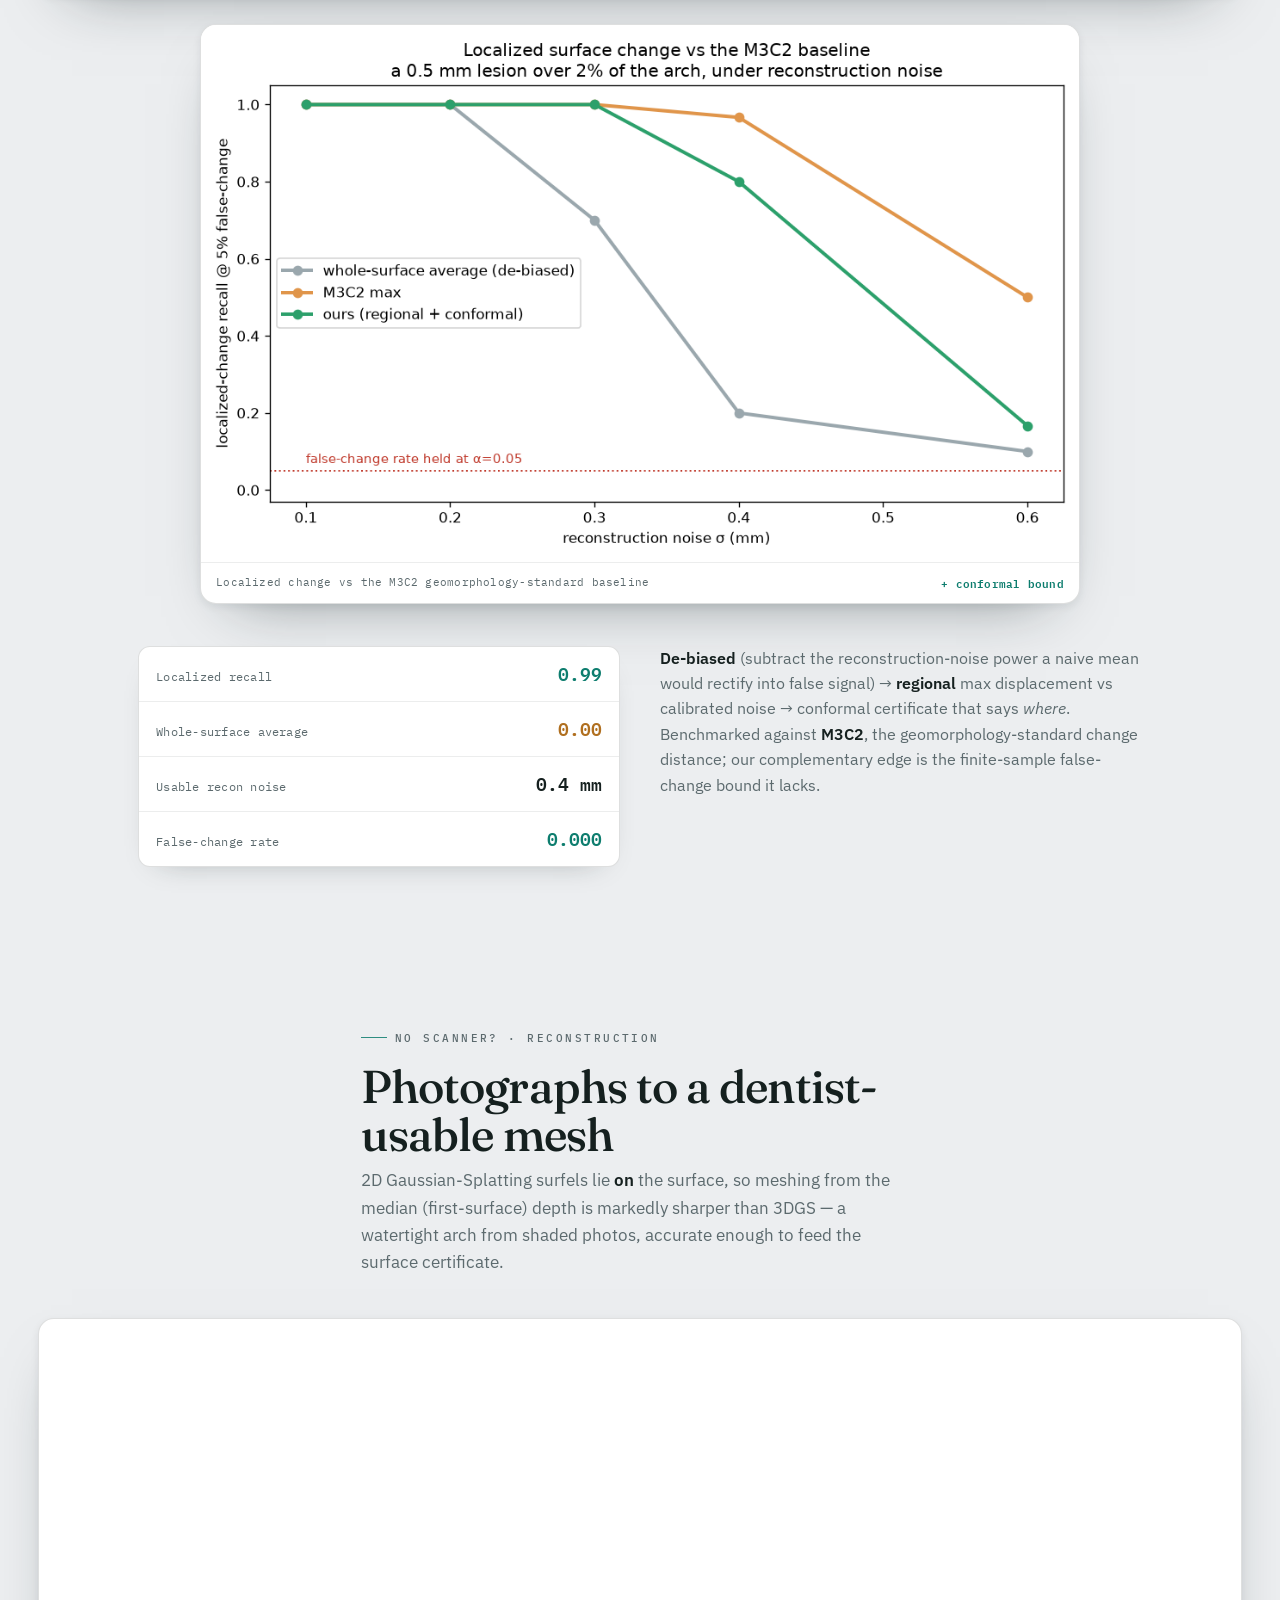
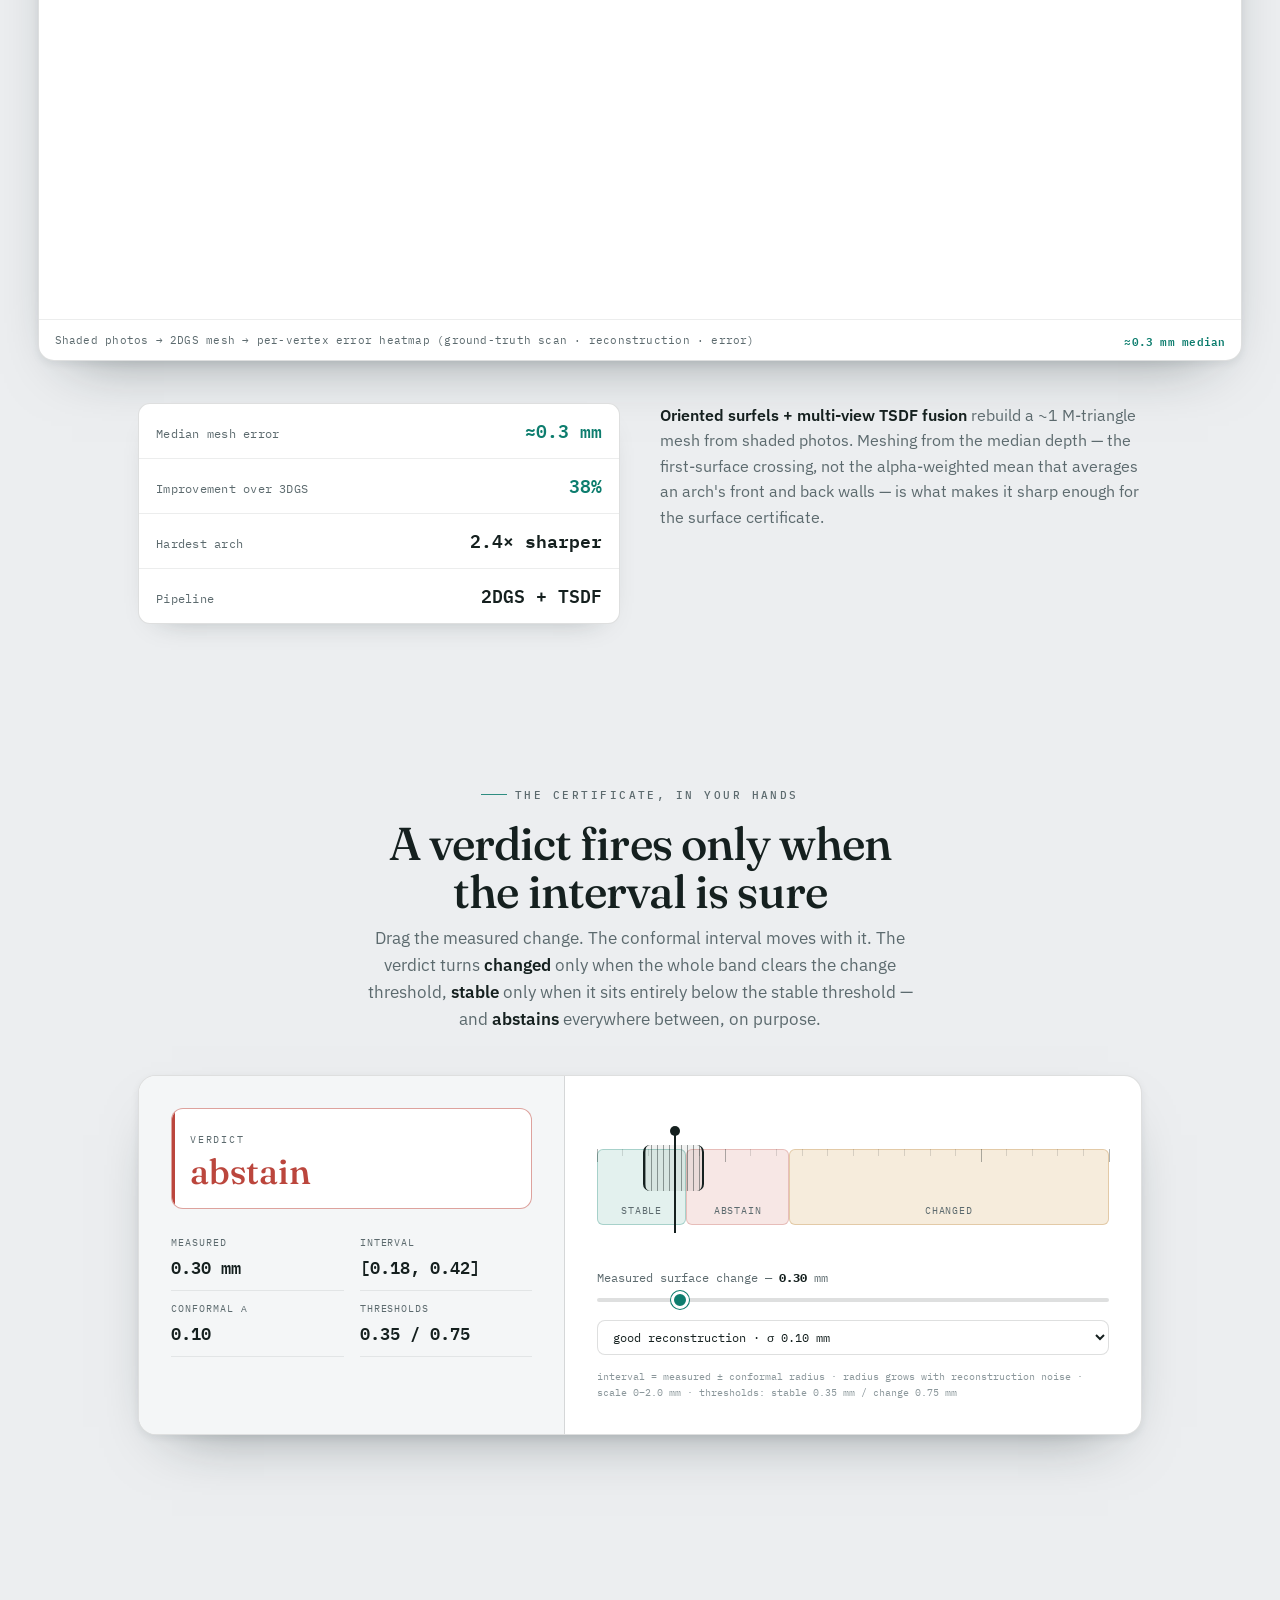
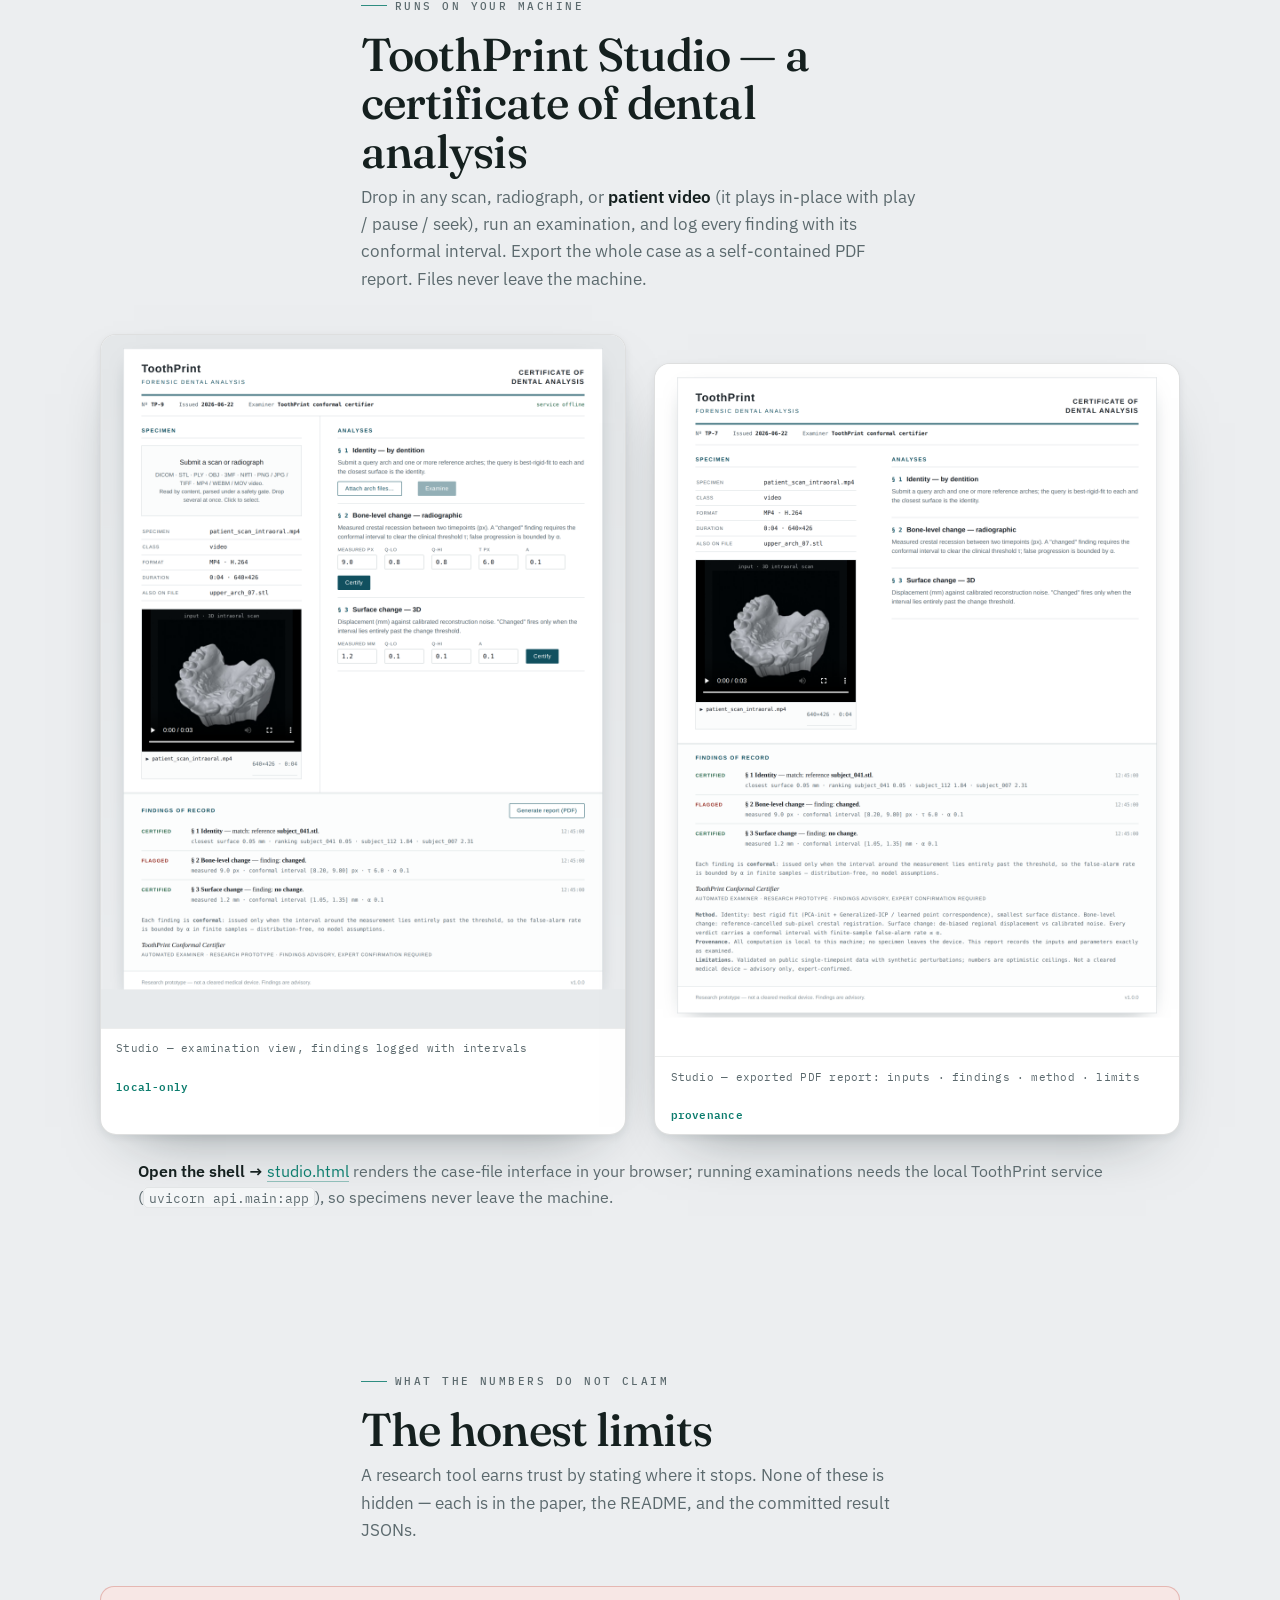
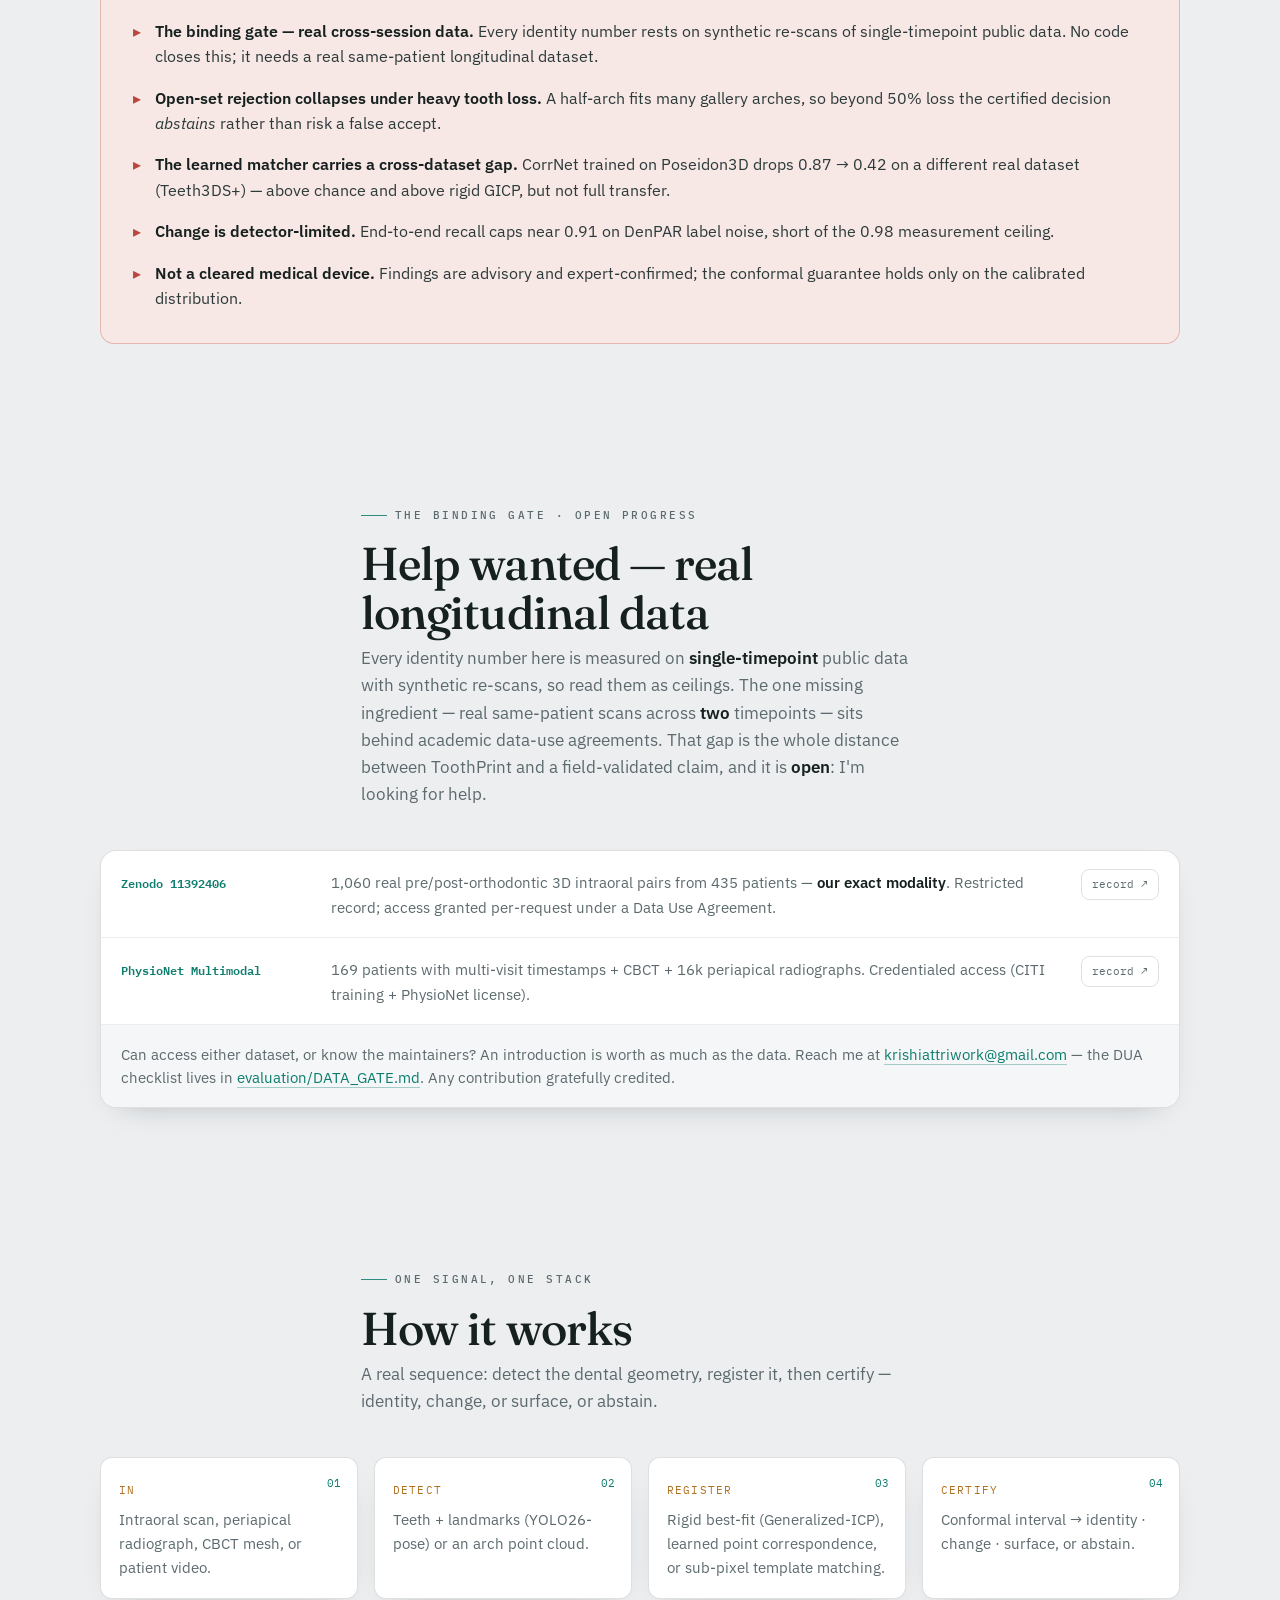
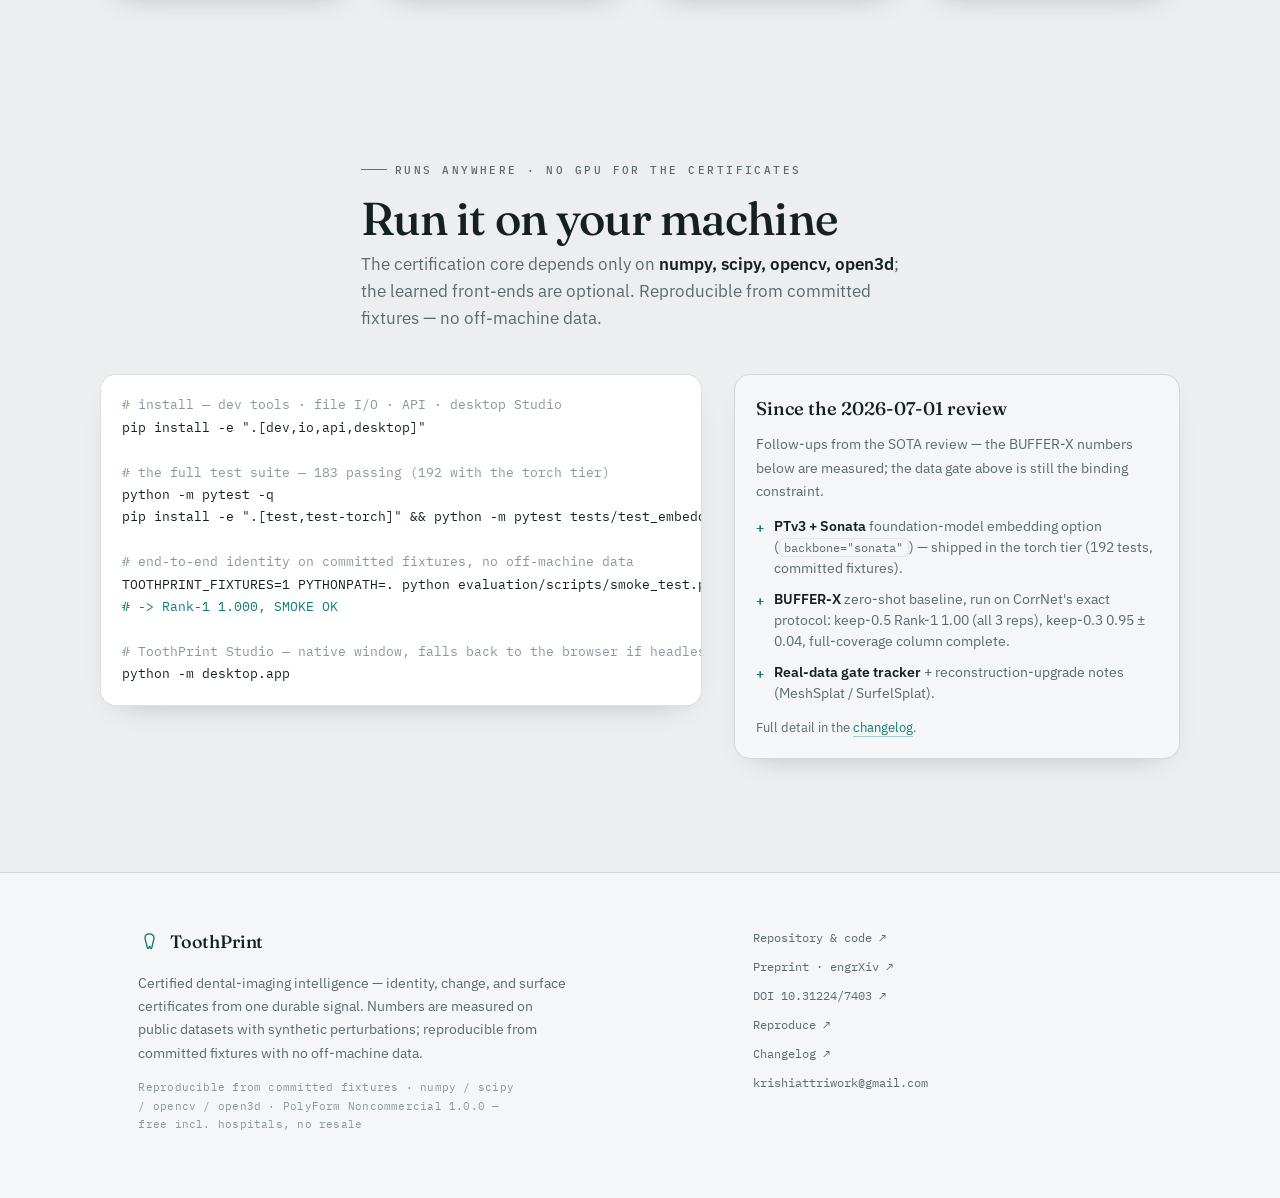
==== commit 6441f34b: "Refresh numbers: FNIR 0.032, torch tier, measured BUFFER-X results" ====
--- a/index.html
+++ b/index.html
@@ -74,7 +74,7 @@
           <caption>Certificate of analysis · per capability</caption>
           <thead><tr><th>Capability</th><th>Result</th><th>Status</th></tr></thead>
           <tbody>
-            <tr><td class="cap">Identity — 3D scans</td><td class="val">Rank-1 <b>0.995</b> · EER 0.005 · AUC 0.997 · open-set FNIR 0.030 · 0.05 mm fidelity</td><td><span class="chip pass">✓ pass</span></td></tr>
+            <tr><td class="cap">Identity — 3D scans</td><td class="val">Rank-1 <b>0.995</b> · EER 0.005 · AUC 0.997 · open-set FNIR 0.032 · 0.05 mm fidelity</td><td><span class="chip pass">✓ pass</span></td></tr>
             <tr><td class="cap">Identity — partial overlap</td><td class="val">Rank-1 <b>0.87</b> at 50% tooth loss — ≈3.8× rigid GICP's 0.23 (learned correspondence)</td><td><span class="chip pass">✓ pass</span></td></tr>
             <tr><td class="cap">Identity — 2D radiographs</td><td class="val">Rank-1 <b>1.000</b> (N=400, EER 0), robust to jitter &amp; magnification</td><td><span class="chip pass">✓ pass</span></td></tr>
             <tr><td class="cap">Identity — certified decision</td><td class="val">FNIR@FMR=1% <b>0.00</b> full coverage; abstains under heavy tooth loss</td><td><span class="chip pass">✓ pass</span></td></tr>
@@ -336,8 +336,9 @@
         <pre class="code" aria-label="install and run"><span class="c"># install — dev tools · file I/O · API · desktop Studio</span>
 pip install -e ".[dev,io,api,desktop]"
 
-<span class="c"># the full test suite — 183 passing</span>
+<span class="c"># the full test suite — 183 passing (192 with the torch tier)</span>
 python -m pytest -q
+pip install -e ".[test,test-torch]" && python -m pytest tests/test_embedding.py -q
 
 <span class="c"># end-to-end identity on committed fixtures, no off-machine data</span>
 TOOTHPRINT_FIXTURES=1 PYTHONPATH=. python evaluation/scripts/smoke_test.py
@@ -346,11 +347,11 @@
 <span class="c"># ToothPrint Studio — native window, falls back to the browser if headless</span>
 python -m desktop.app</pre>
         <aside class="upgrades">
-          <h3>2026-07-01 upgrades</h3>
-          <p>Committed groundwork from a SOTA review — <b>not yet run at scale, so no new numbers</b>; the data gate above is still the binding constraint.</p>
+          <h3>Since the 2026-07-01 review</h3>
+          <p>Follow-ups from the SOTA review — the BUFFER-X numbers below are measured; the data gate above is still the binding constraint.</p>
           <ul>
-            <li><b>PTv3 + Sonata</b> foundation-model embedding option (<code>backbone="sonata"</code>) — a first for dental identity, stated as a direction.</li>
-            <li><b>BUFFER-X</b> zero-shot baseline harness on CorrNet's exact partial-overlap protocol.</li>
+            <li><b>PTv3 + Sonata</b> foundation-model embedding option (<code>backbone="sonata"</code>) — shipped in the torch tier (192 tests, committed fixtures).</li>
+            <li><b>BUFFER-X</b> zero-shot baseline, run on CorrNet's exact protocol: keep-0.5 Rank-1 1.00 (all 3 reps), keep-0.3 0.95 ± 0.04, full-coverage column complete.</li>
             <li><b>Real-data gate tracker</b> + reconstruction-upgrade notes (MeshSplat / SurfelSplat).</li>
           </ul>
           <p class="up-foot">Full detail in the <a href="https://github.com/Archerkattri/toothprint/blob/main/CHANGELOG.md">changelog</a>.</p>
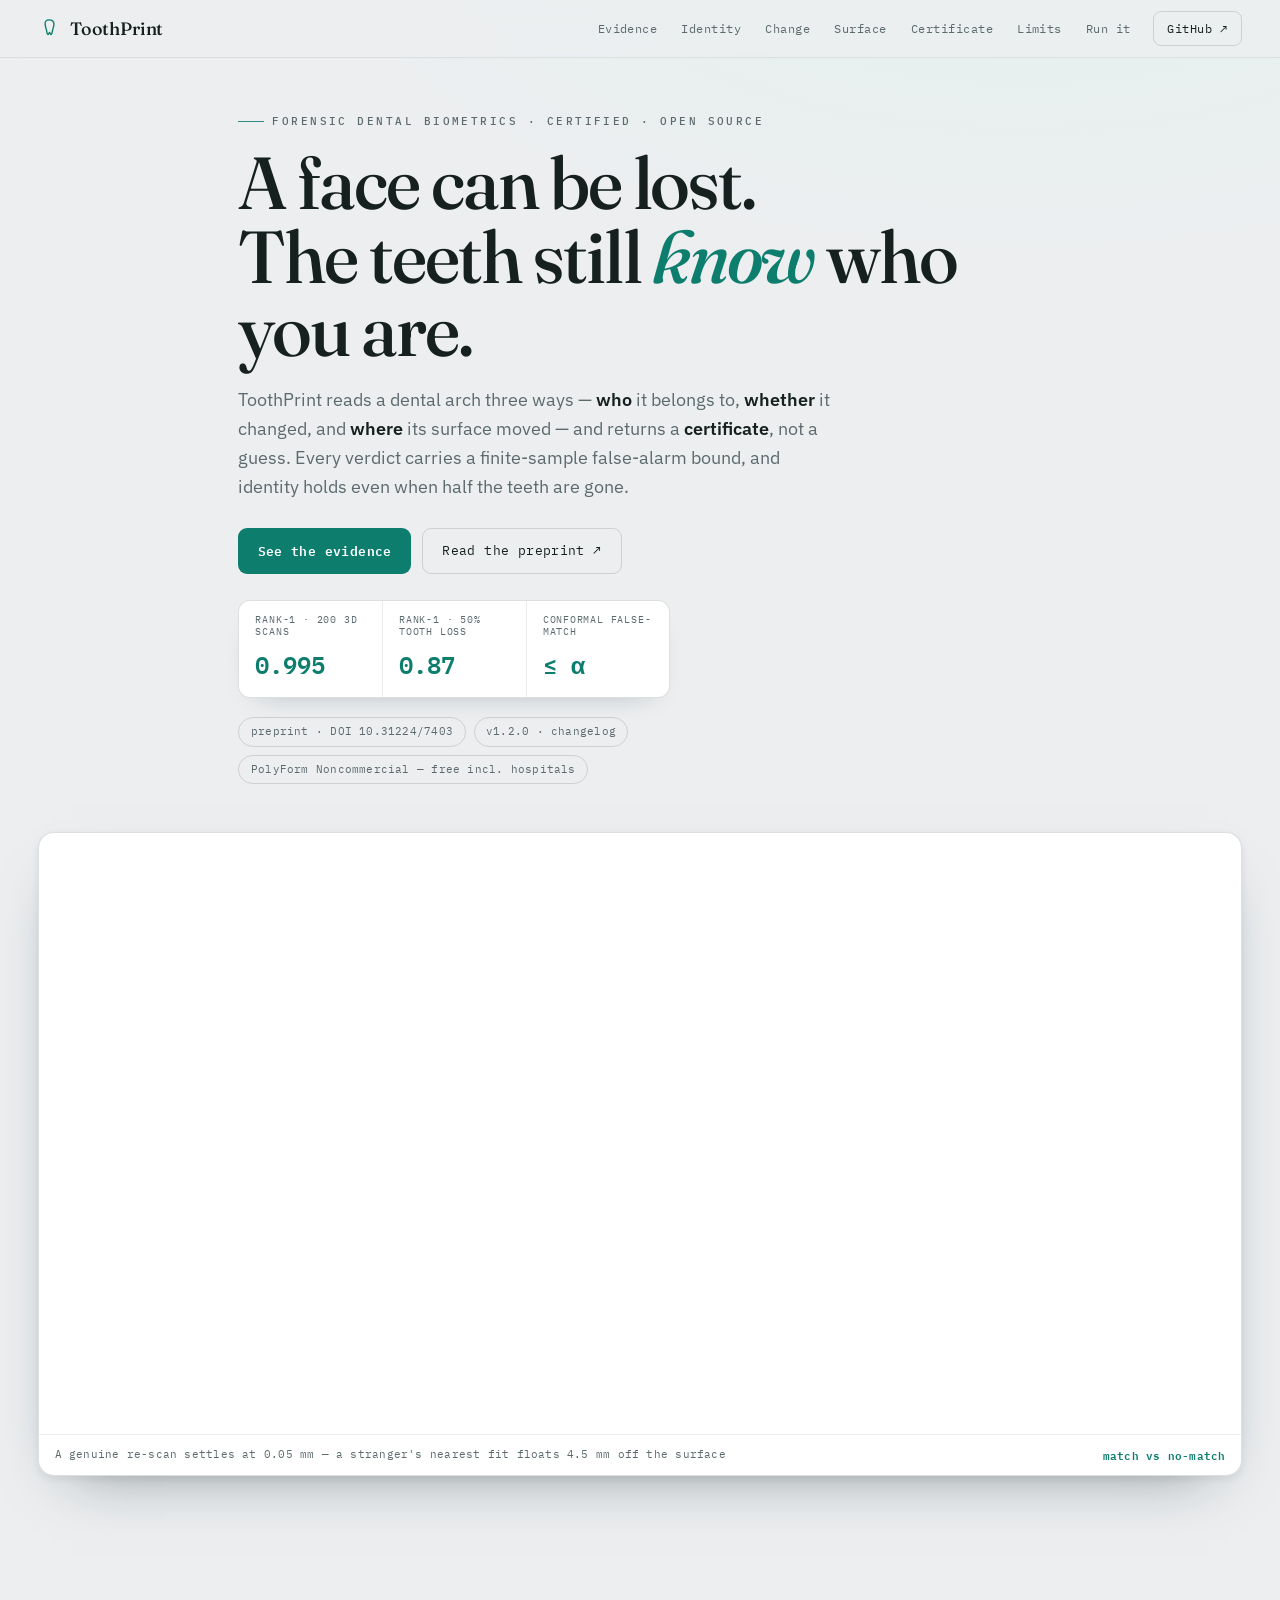
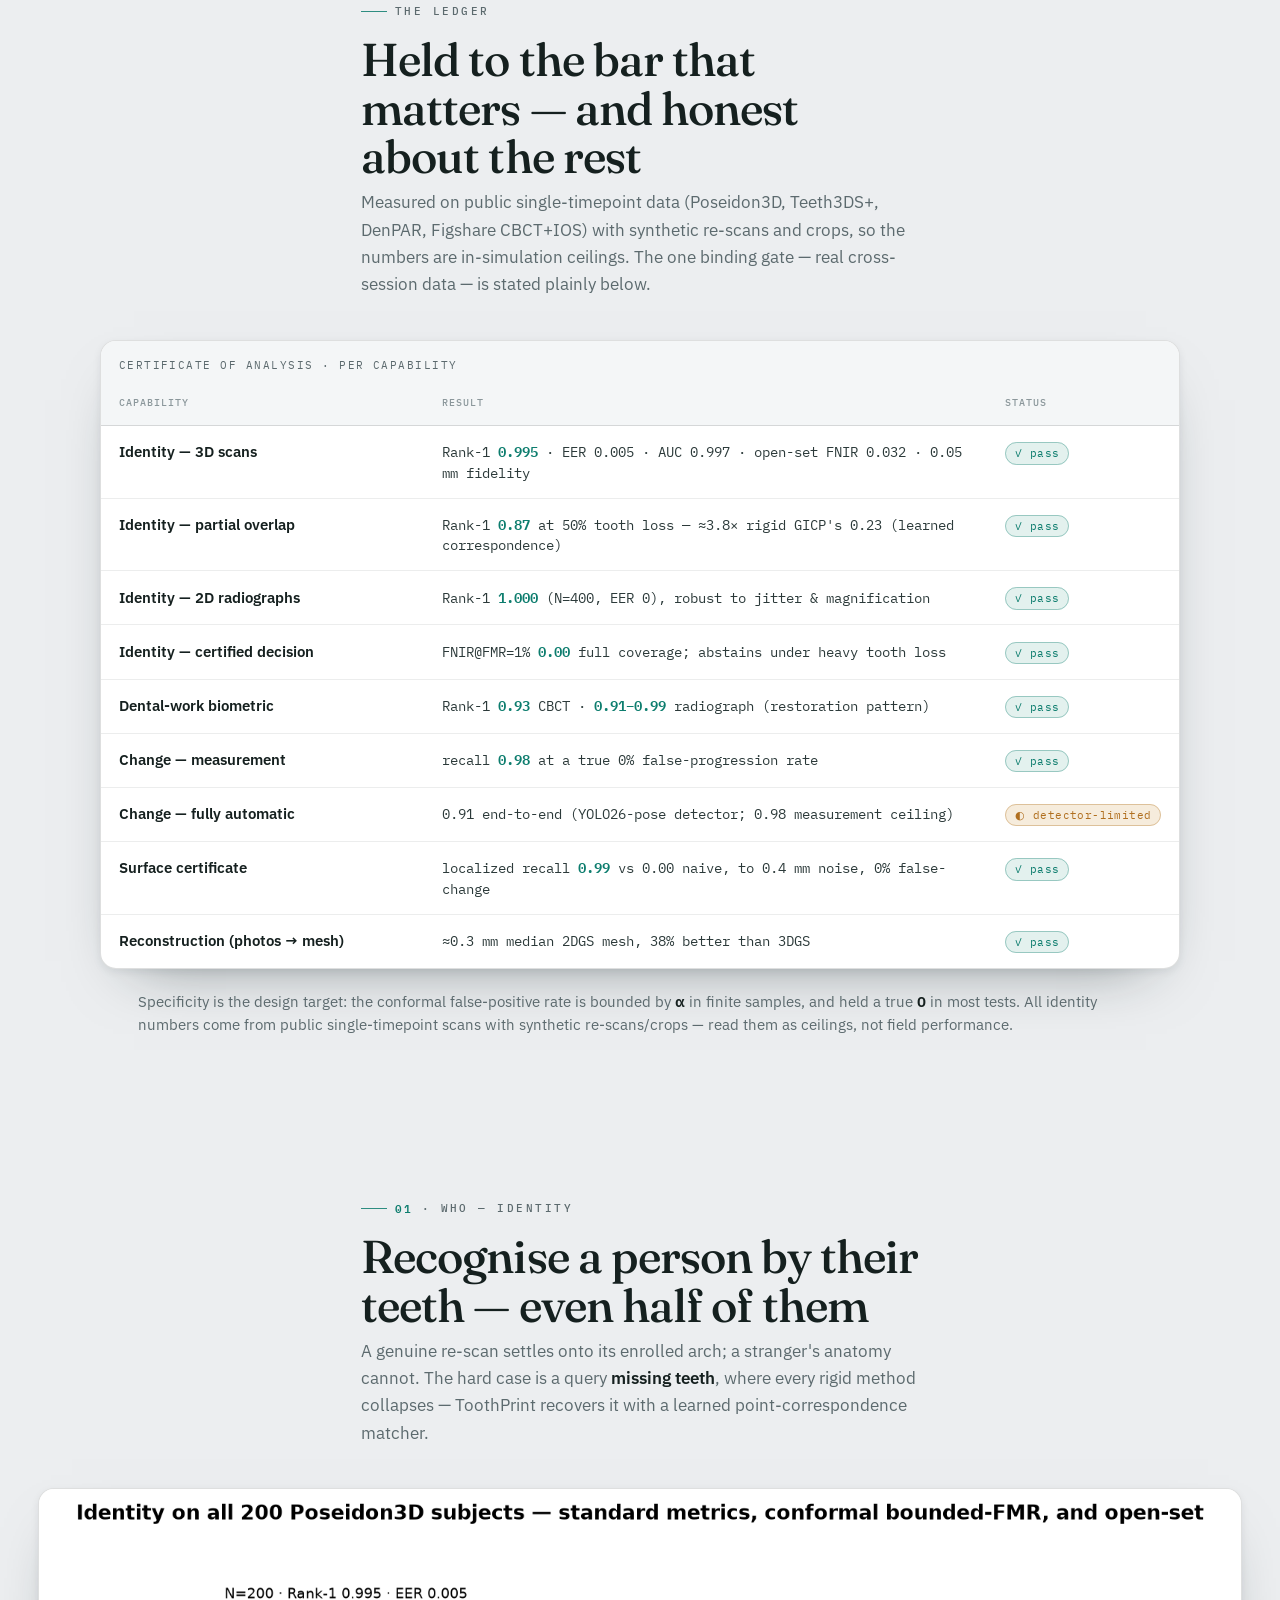
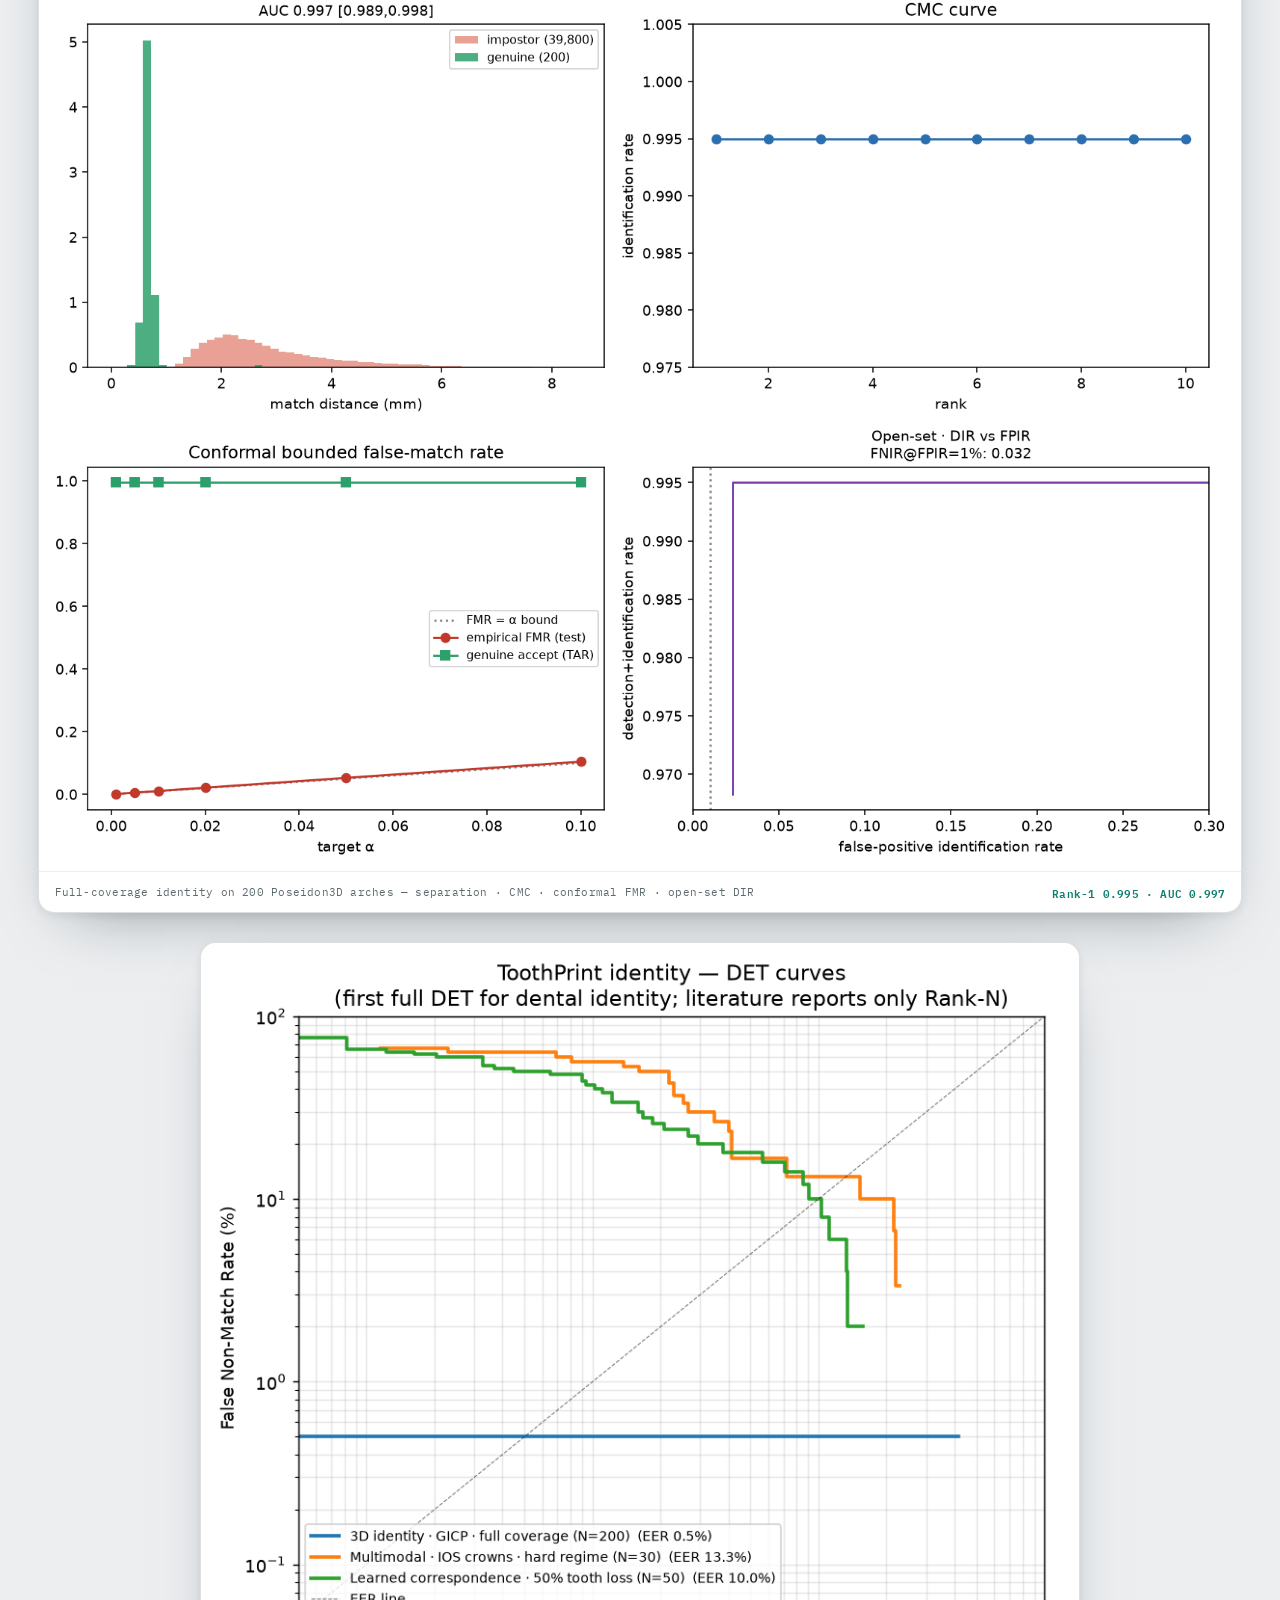
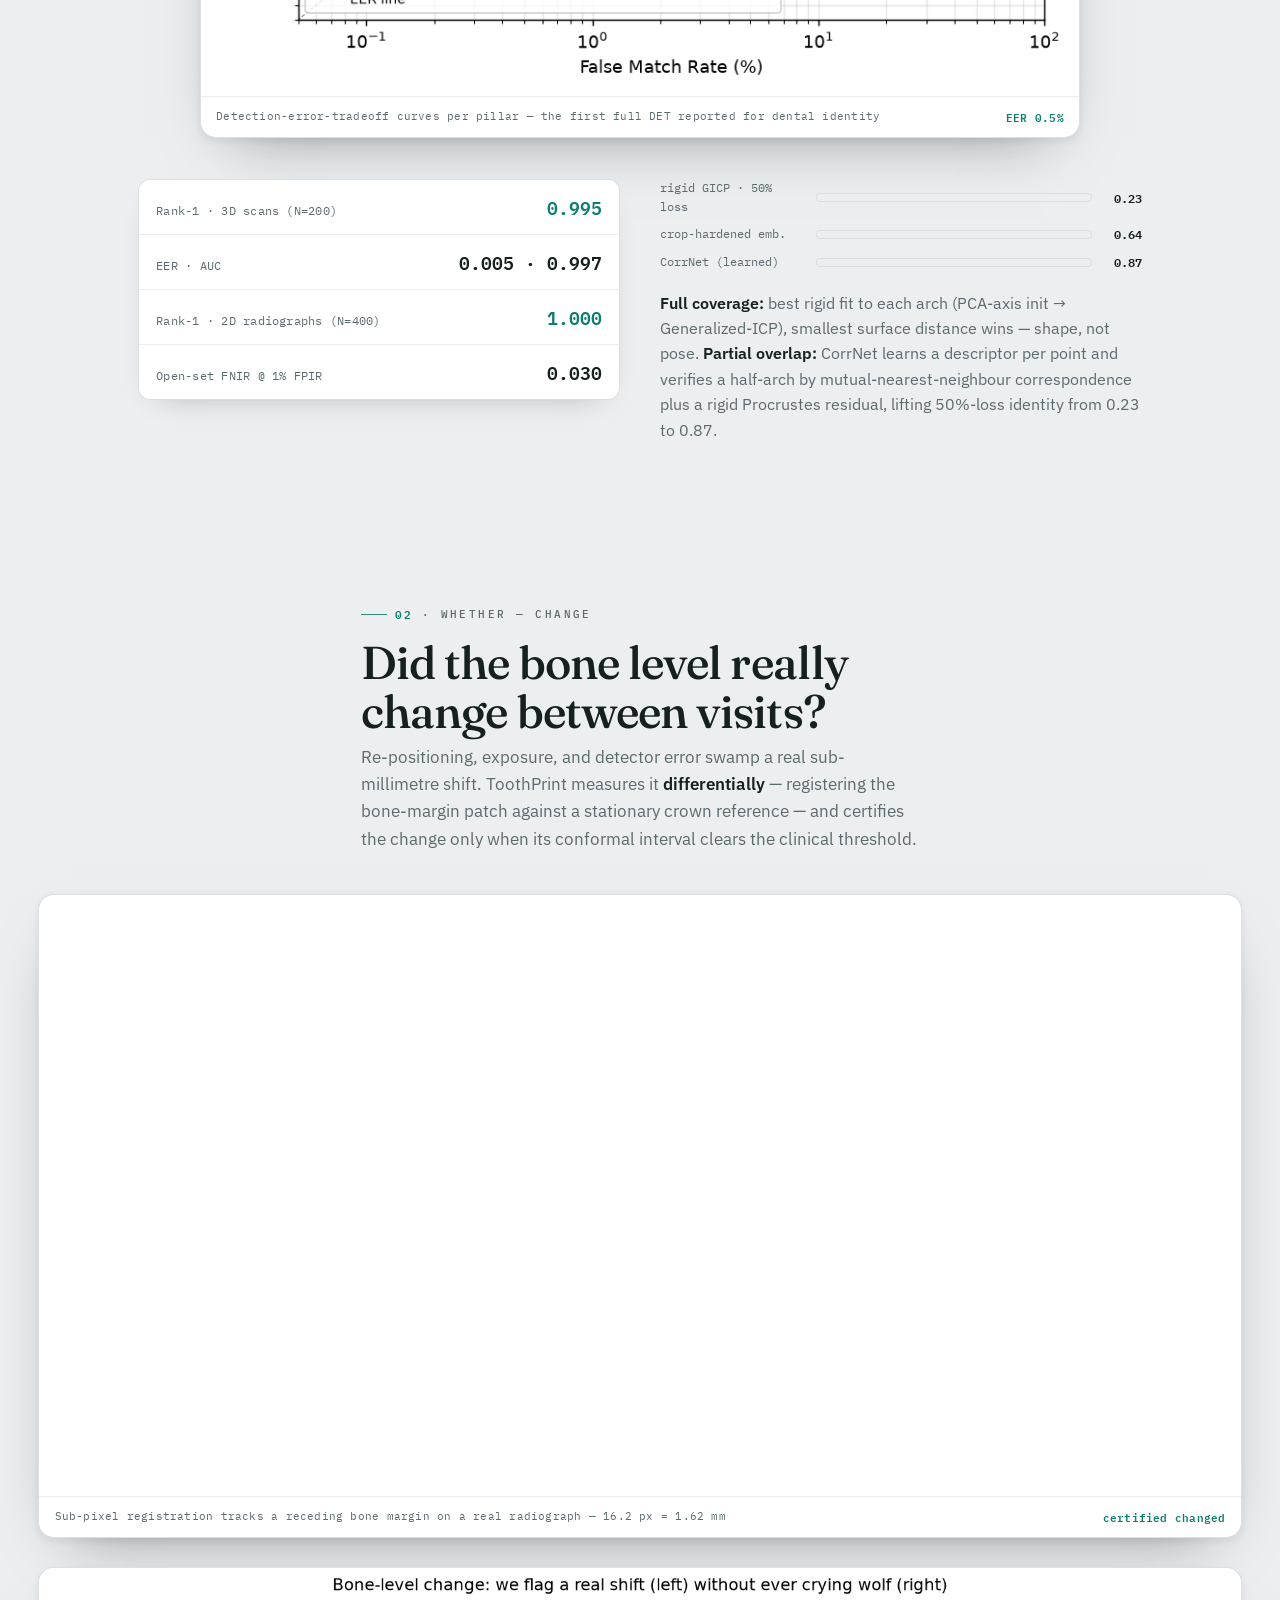
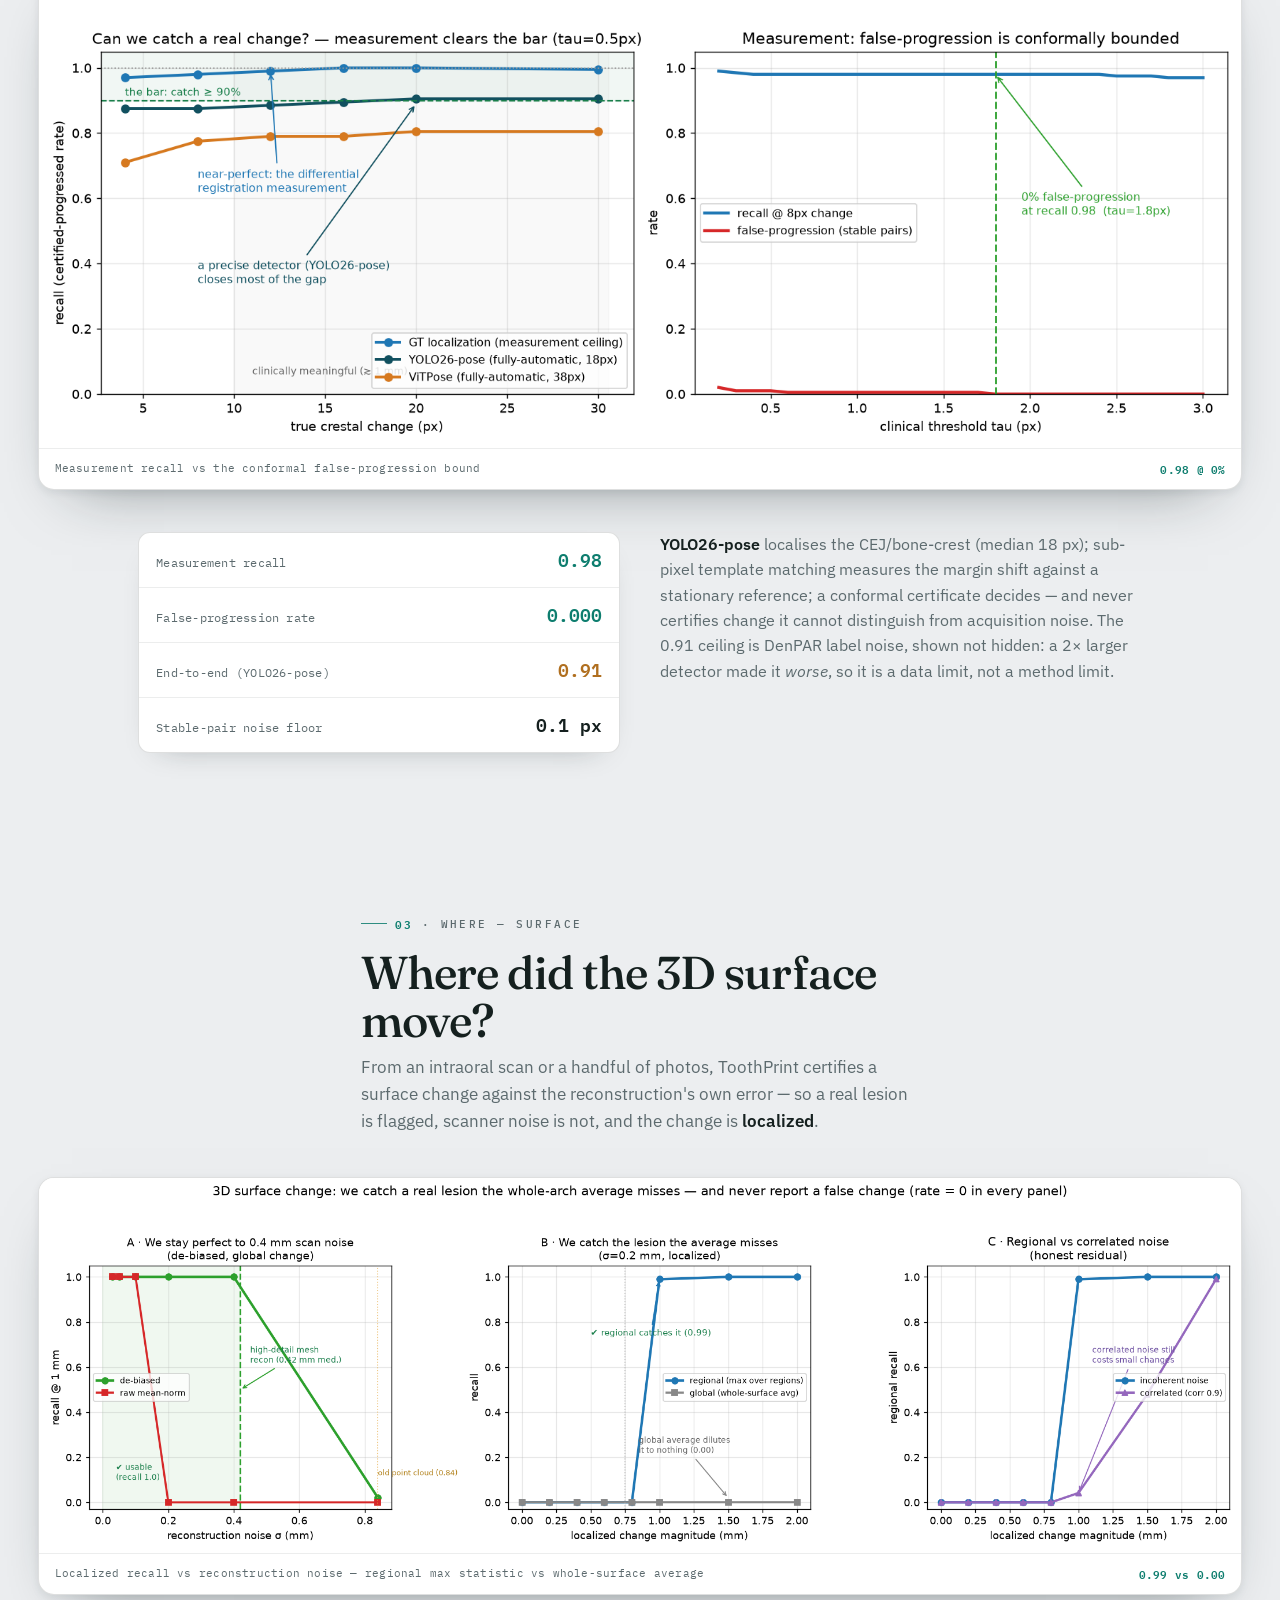
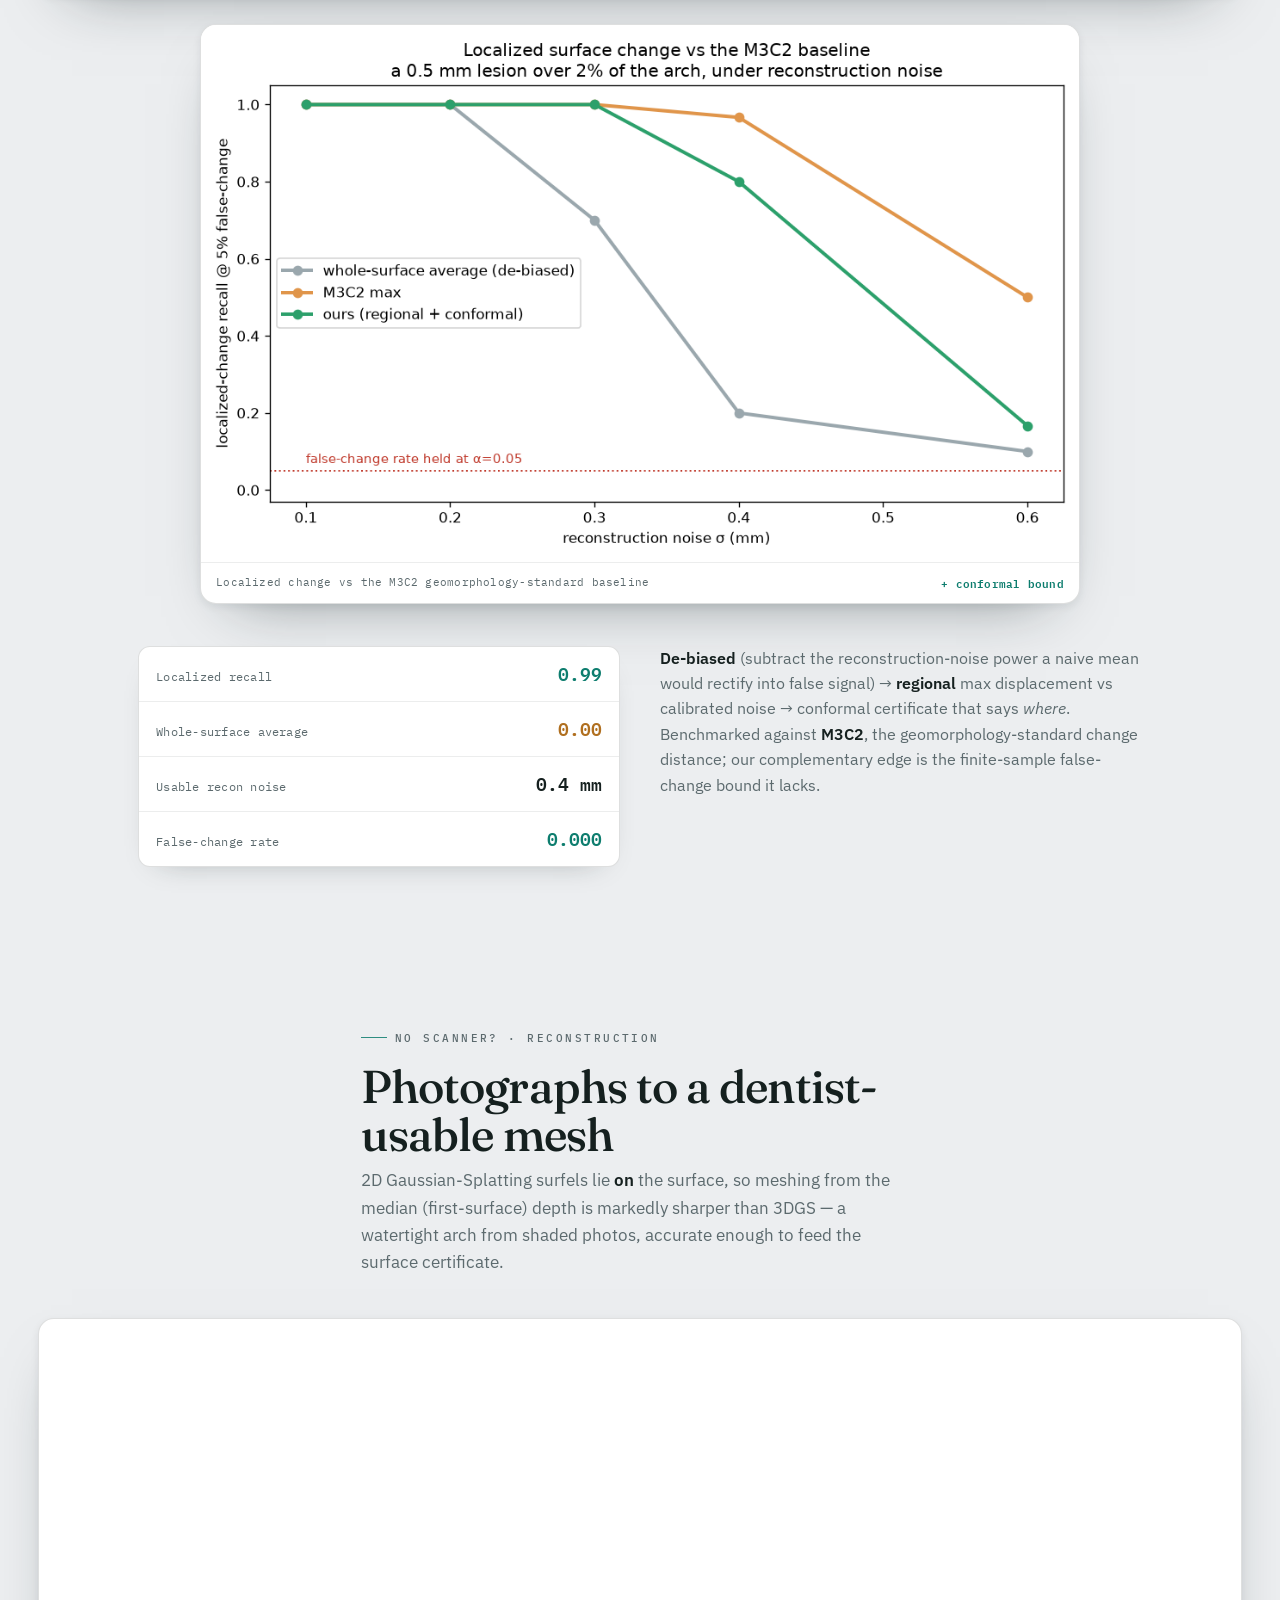
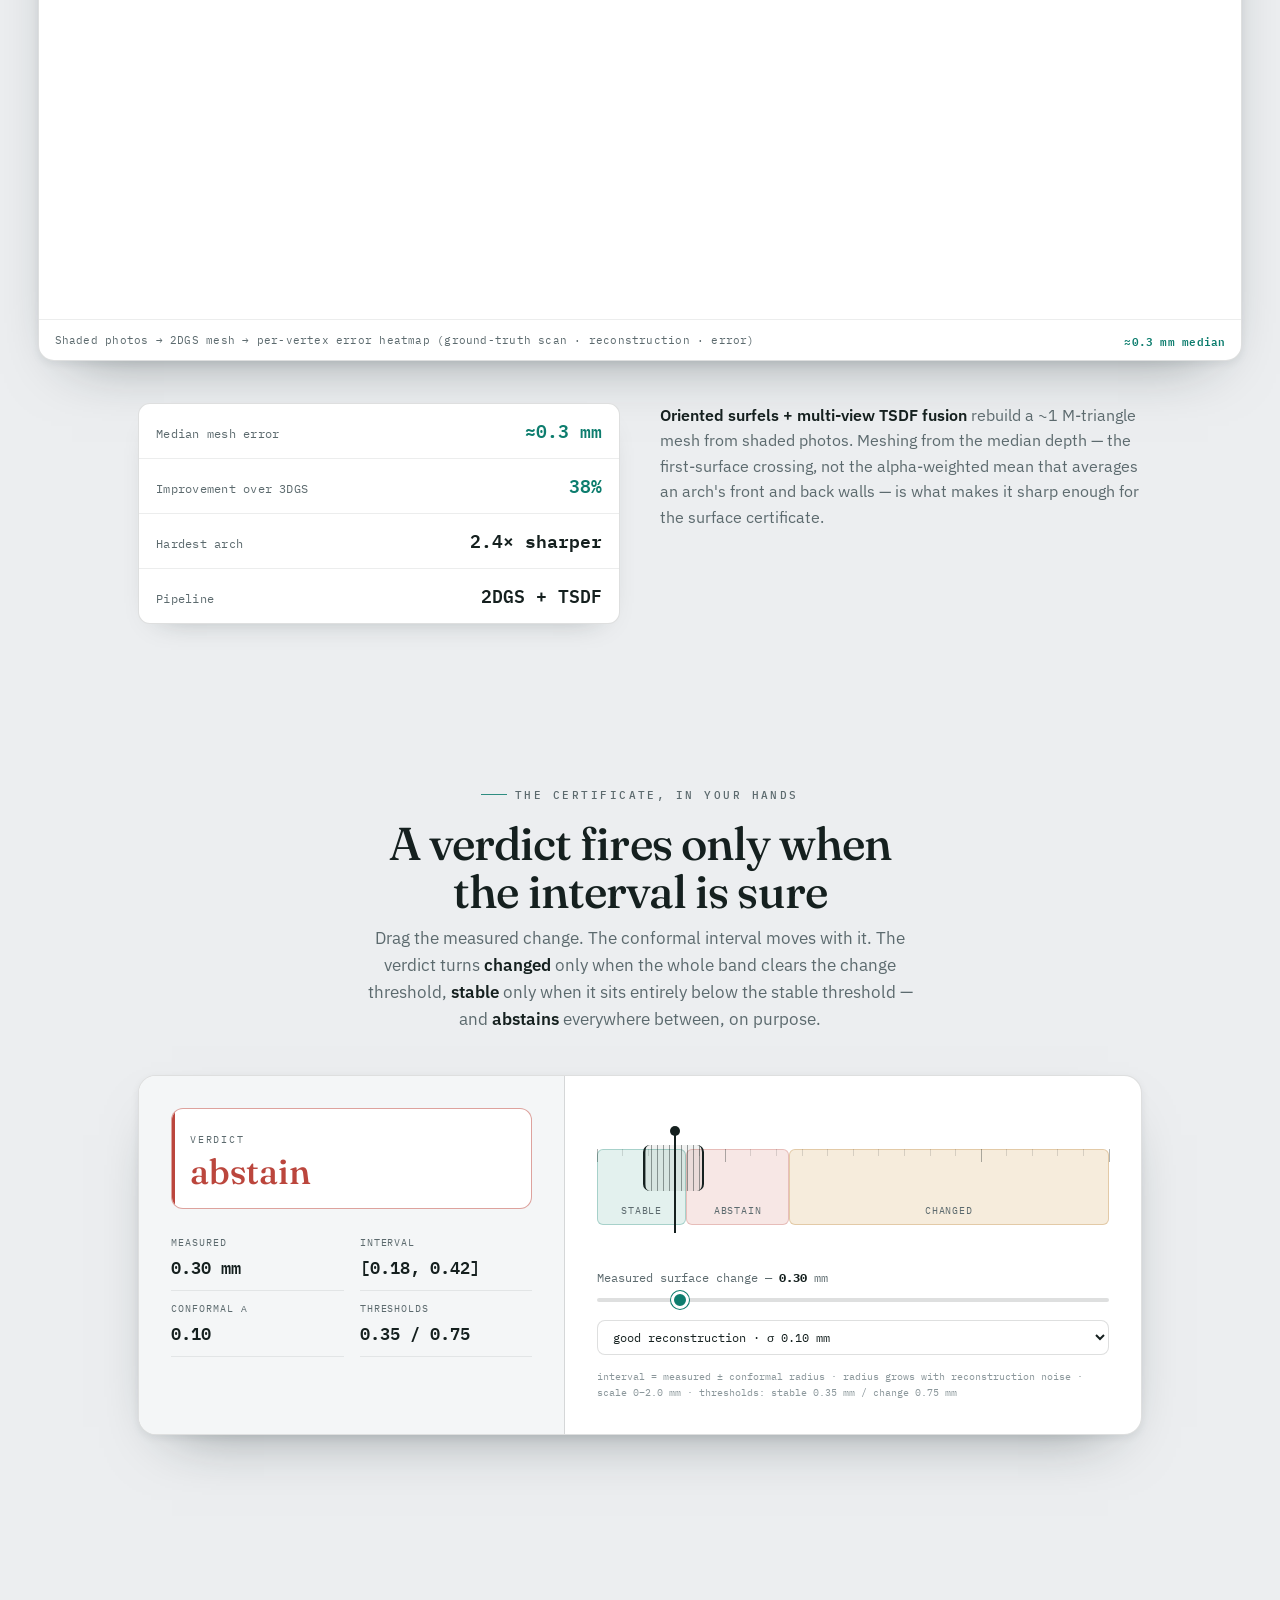
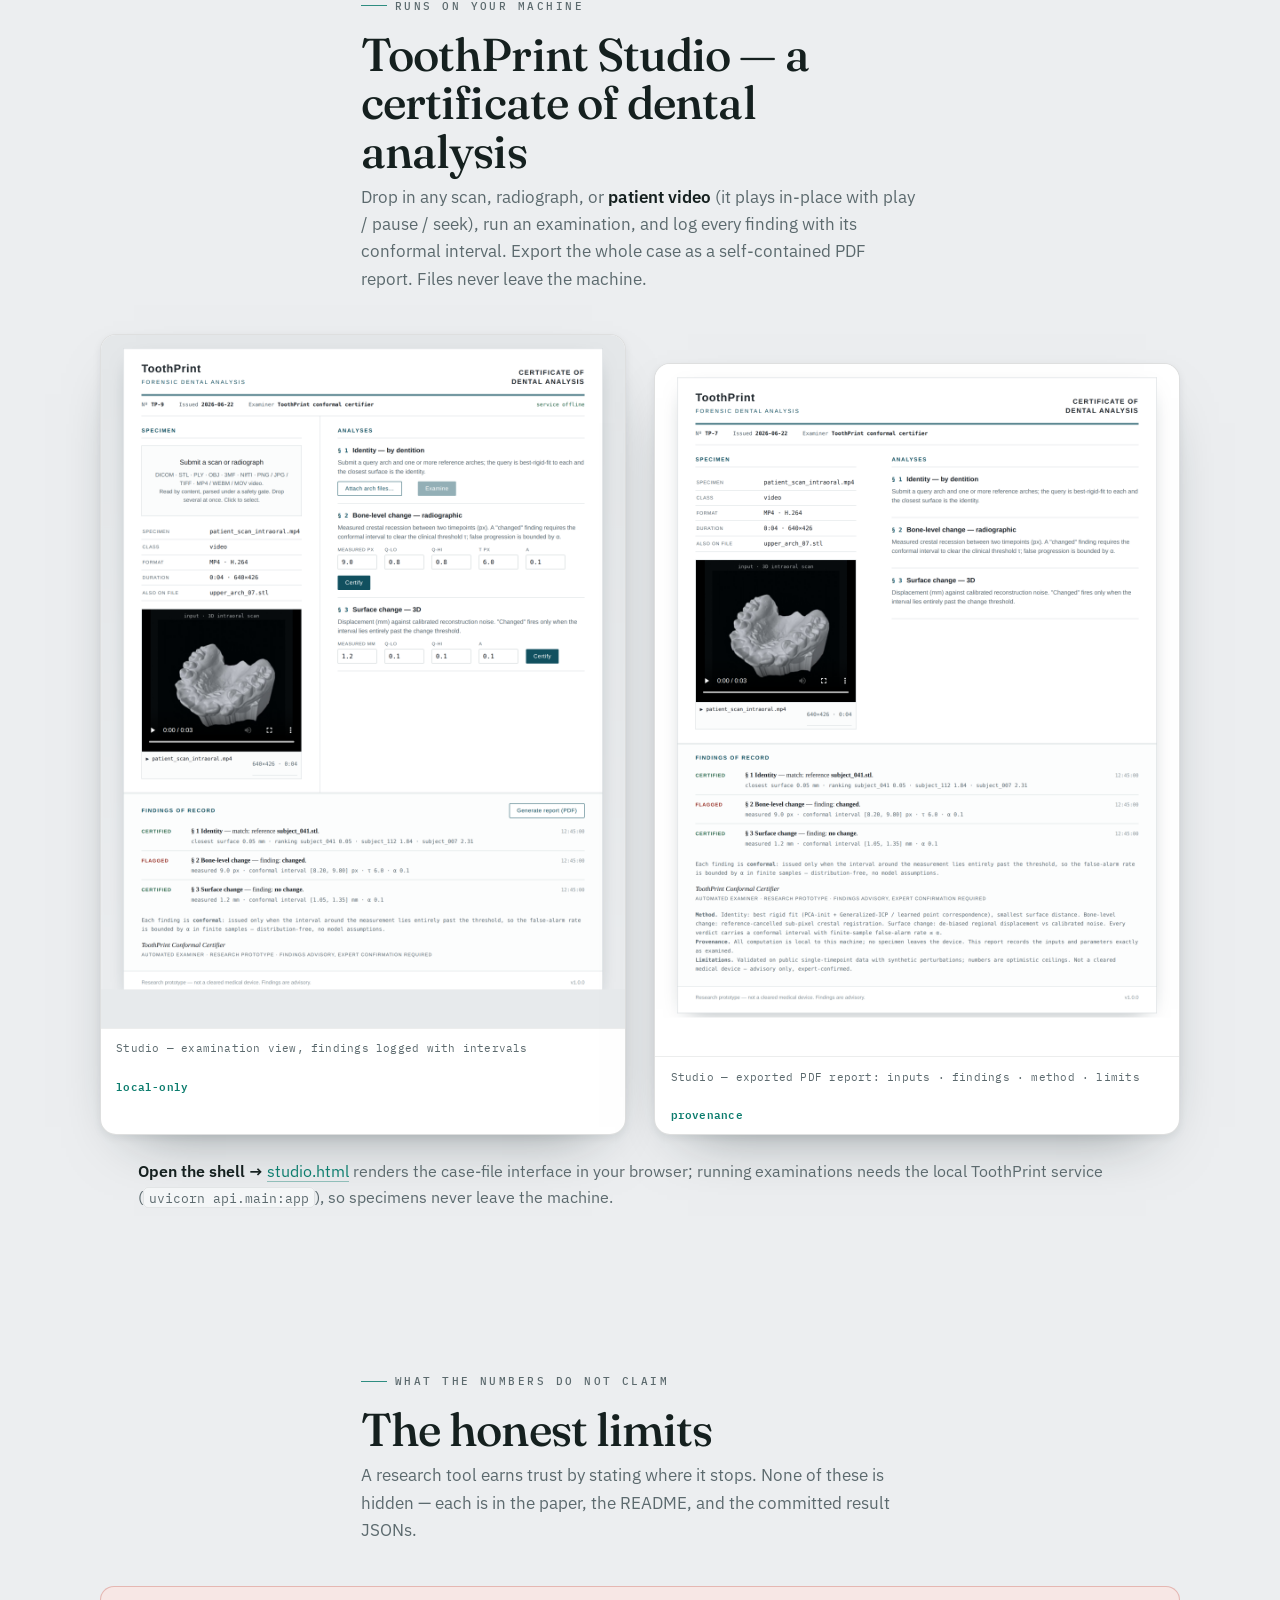
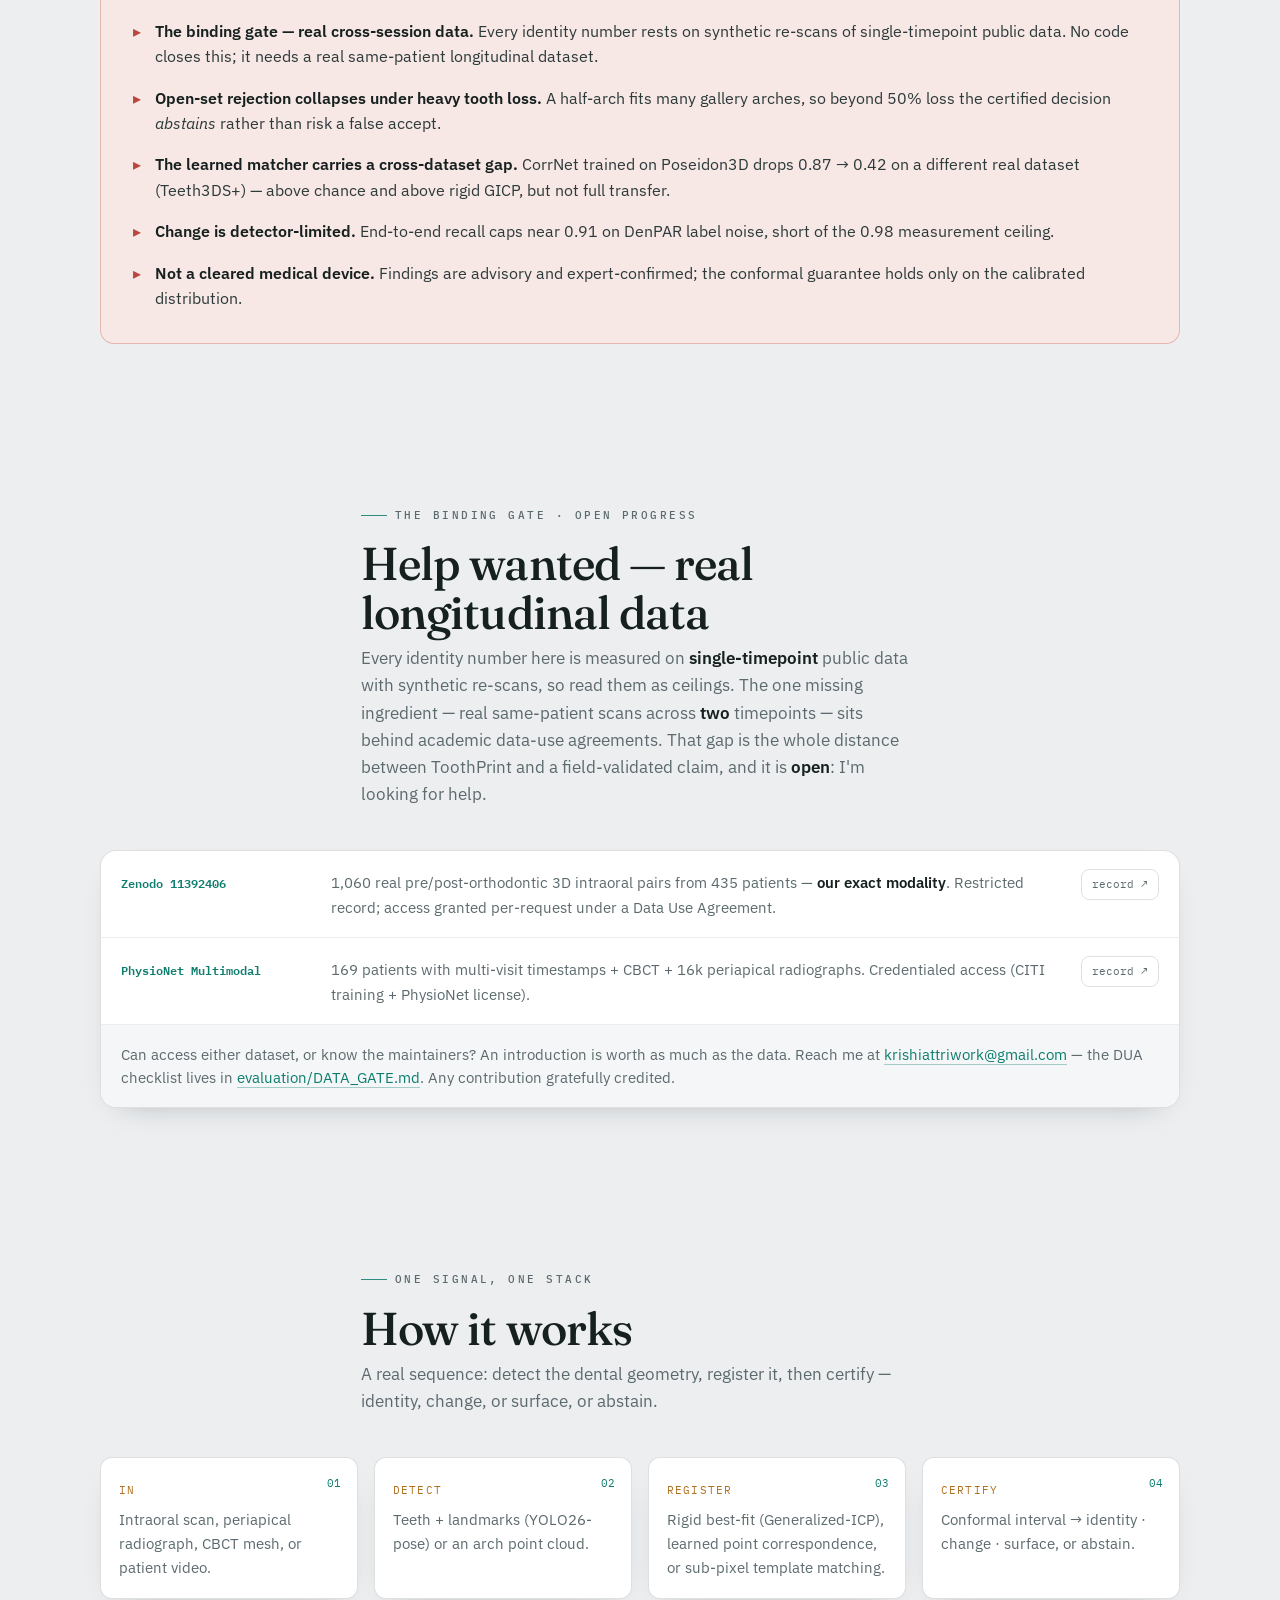
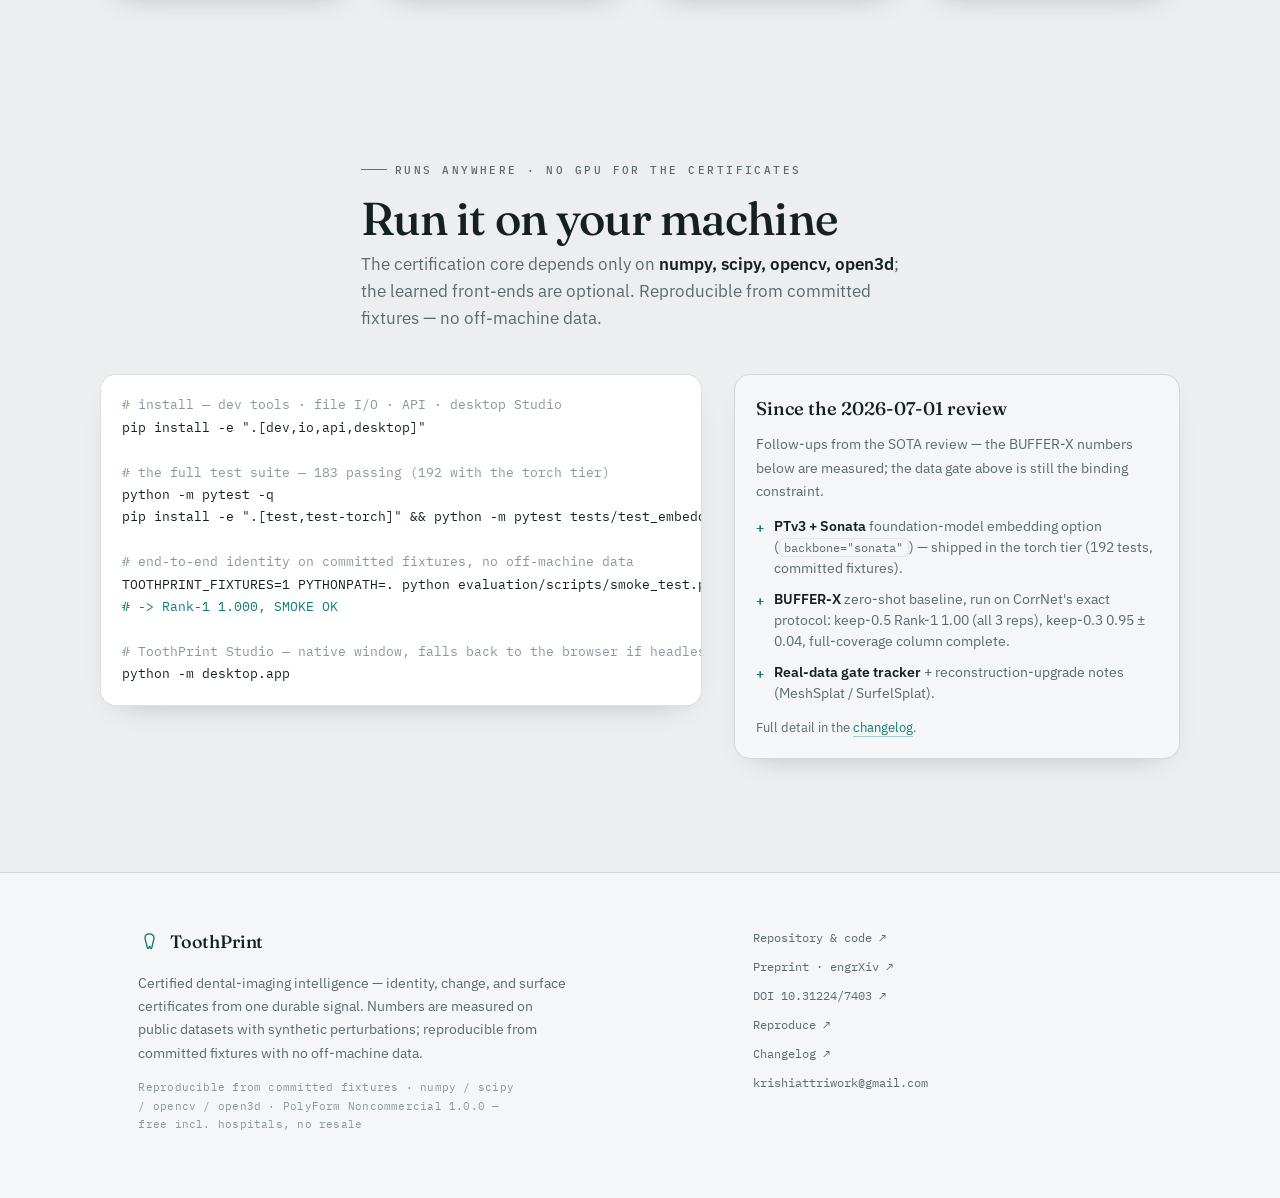
==== commit b50b094e: "content: footer changelog link v1.0.0 -> v1.2.0" ====
--- a/index.html
+++ b/index.html
@@ -50,7 +50,7 @@
         </dl>
         <p class="badges">
           <a href="https://doi.org/10.31224/7403">preprint · DOI 10.31224/7403</a>
-          <a href="https://github.com/Archerkattri/toothprint/blob/main/CHANGELOG.md">v1.0.0 · changelog</a>
+          <a href="https://github.com/Archerkattri/toothprint/blob/main/CHANGELOG.md">v1.2.0 · changelog</a>
           <a href="https://github.com/Archerkattri/toothprint/blob/main/LICENSE">PolyForm Noncommercial — free incl. hospitals</a>
         </p>
       </div>
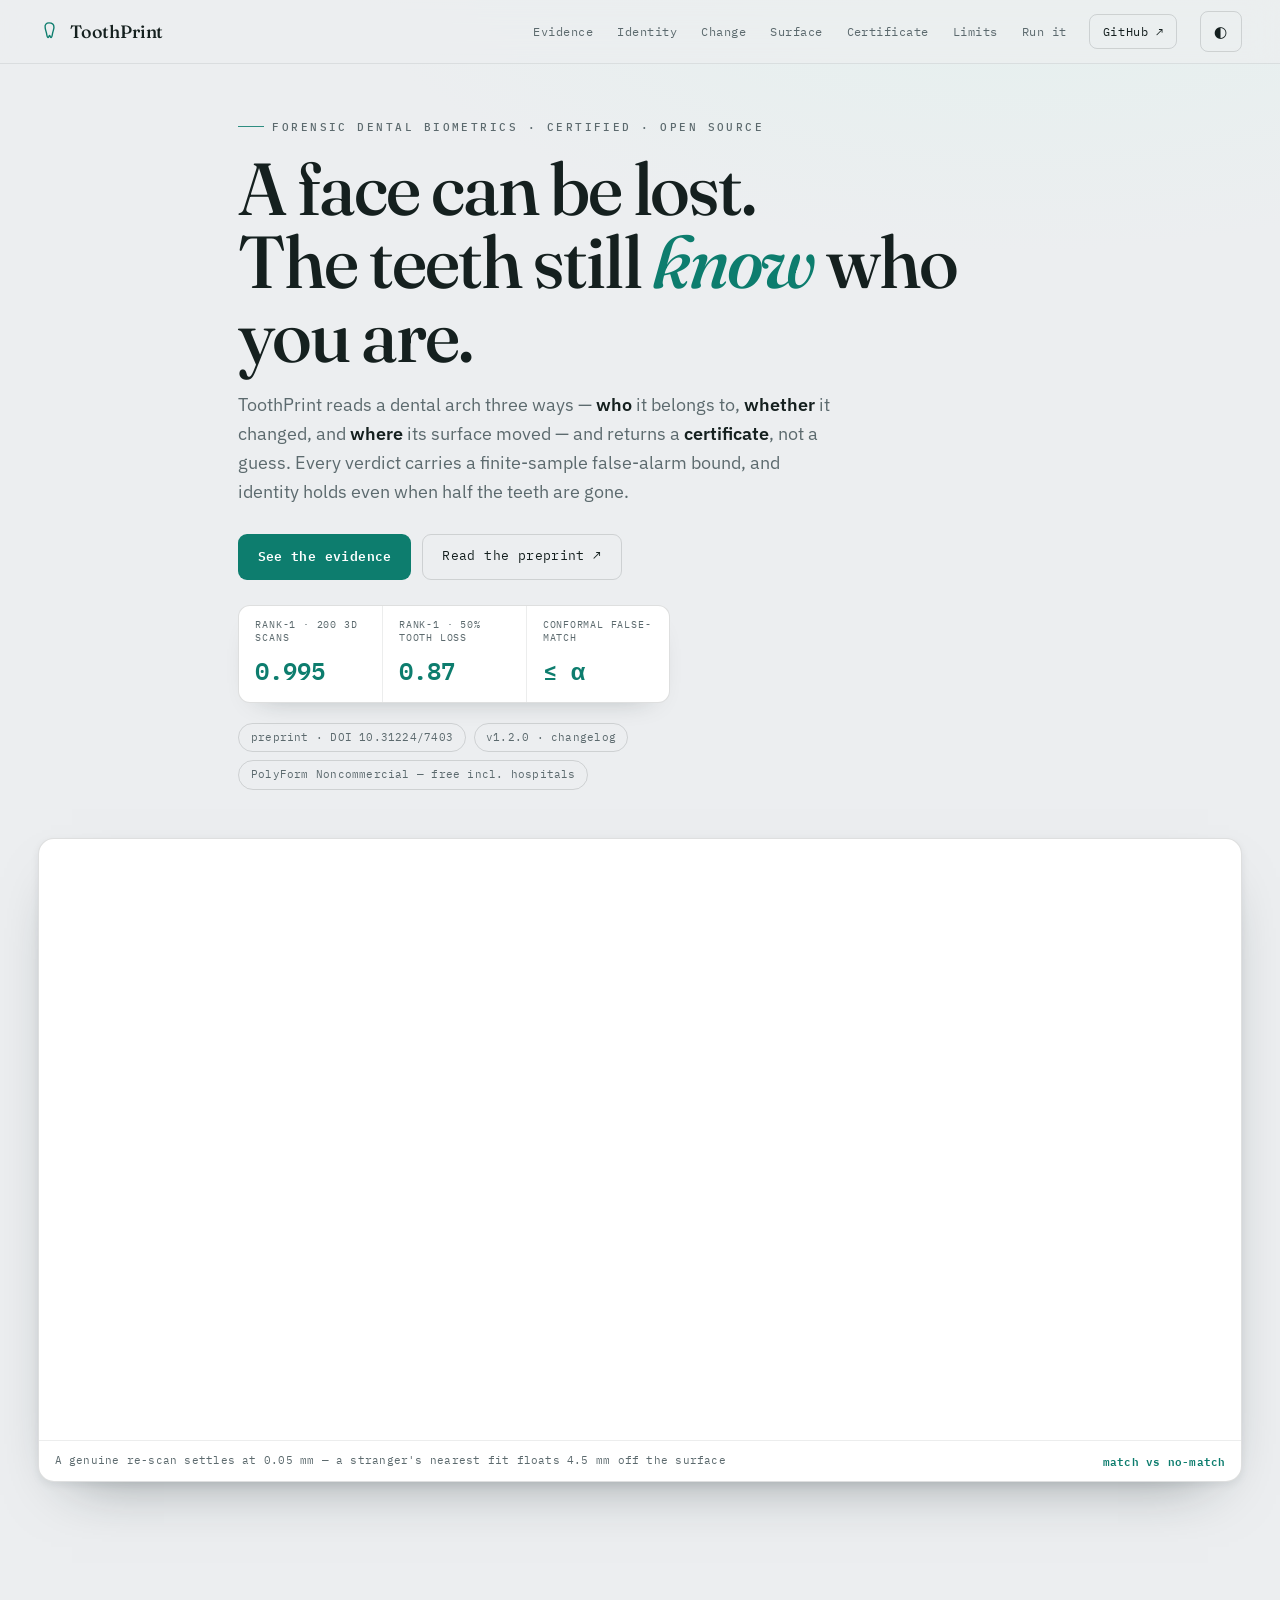
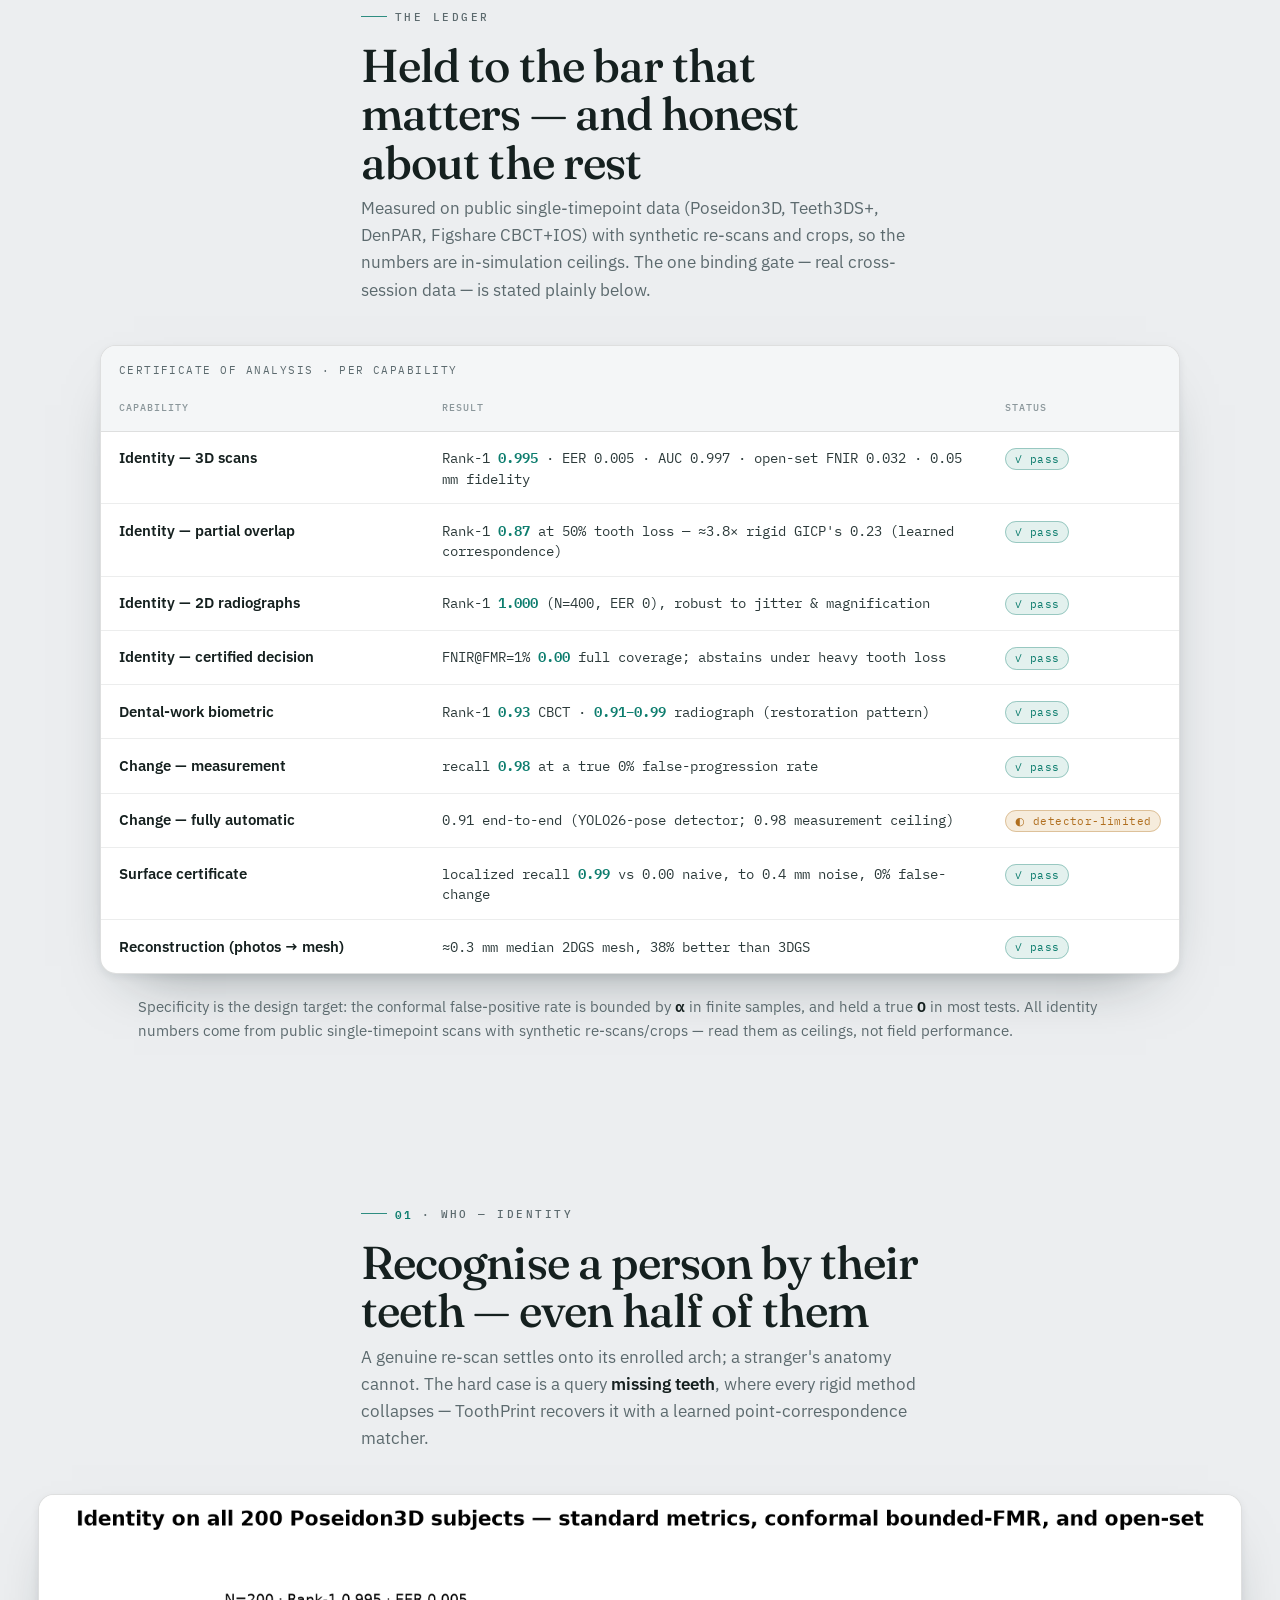
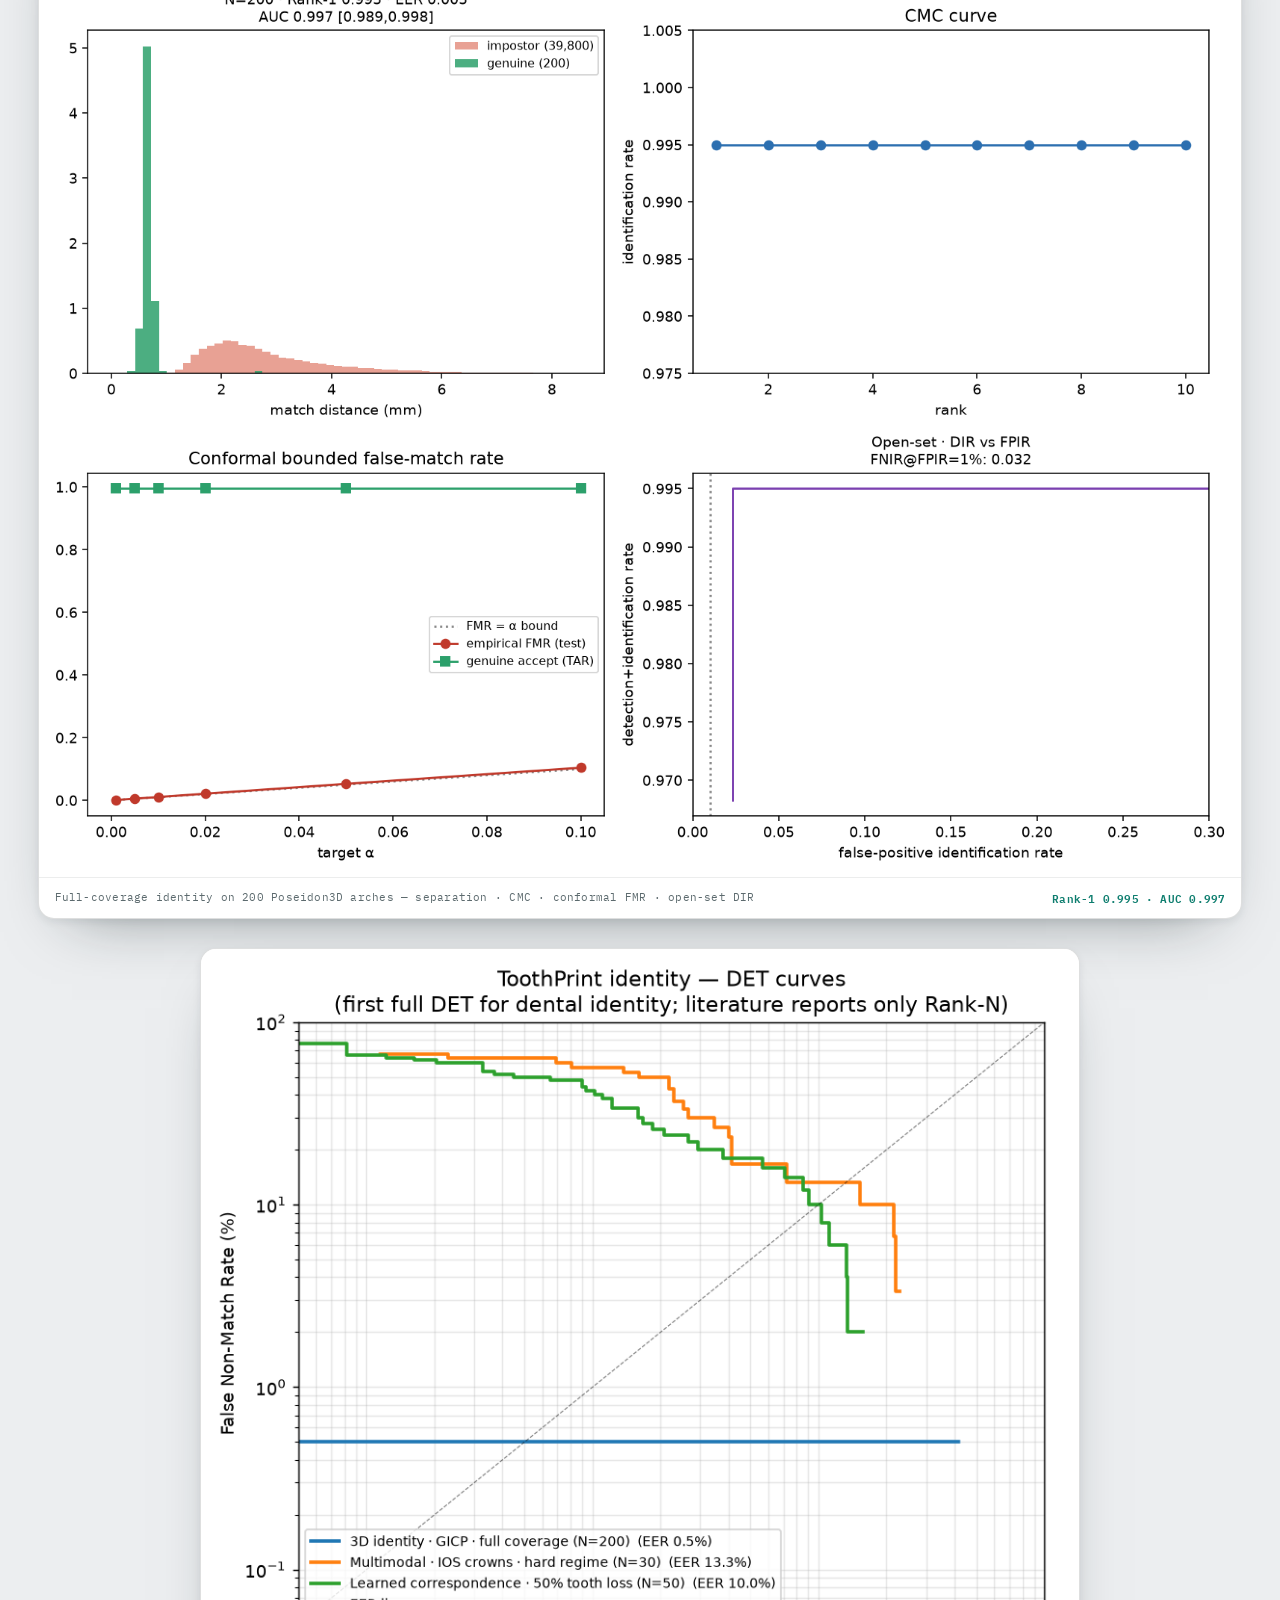
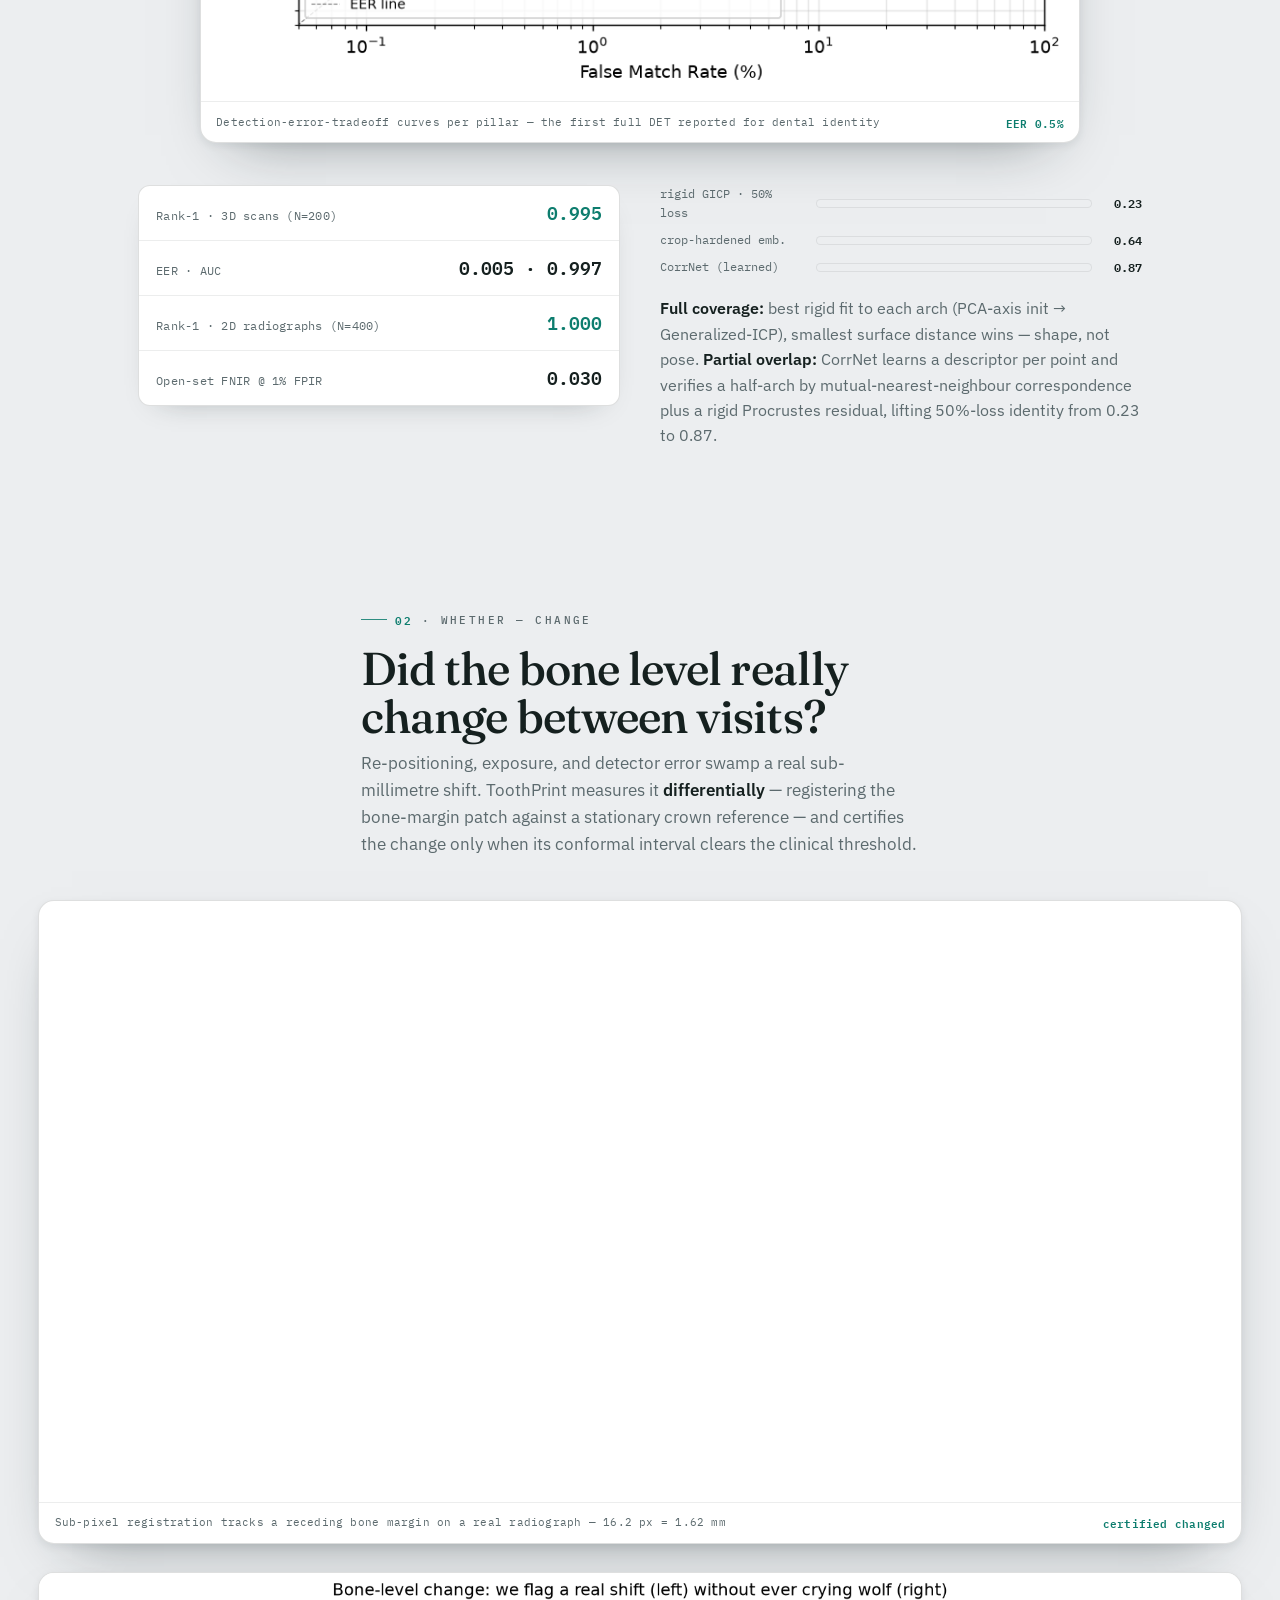
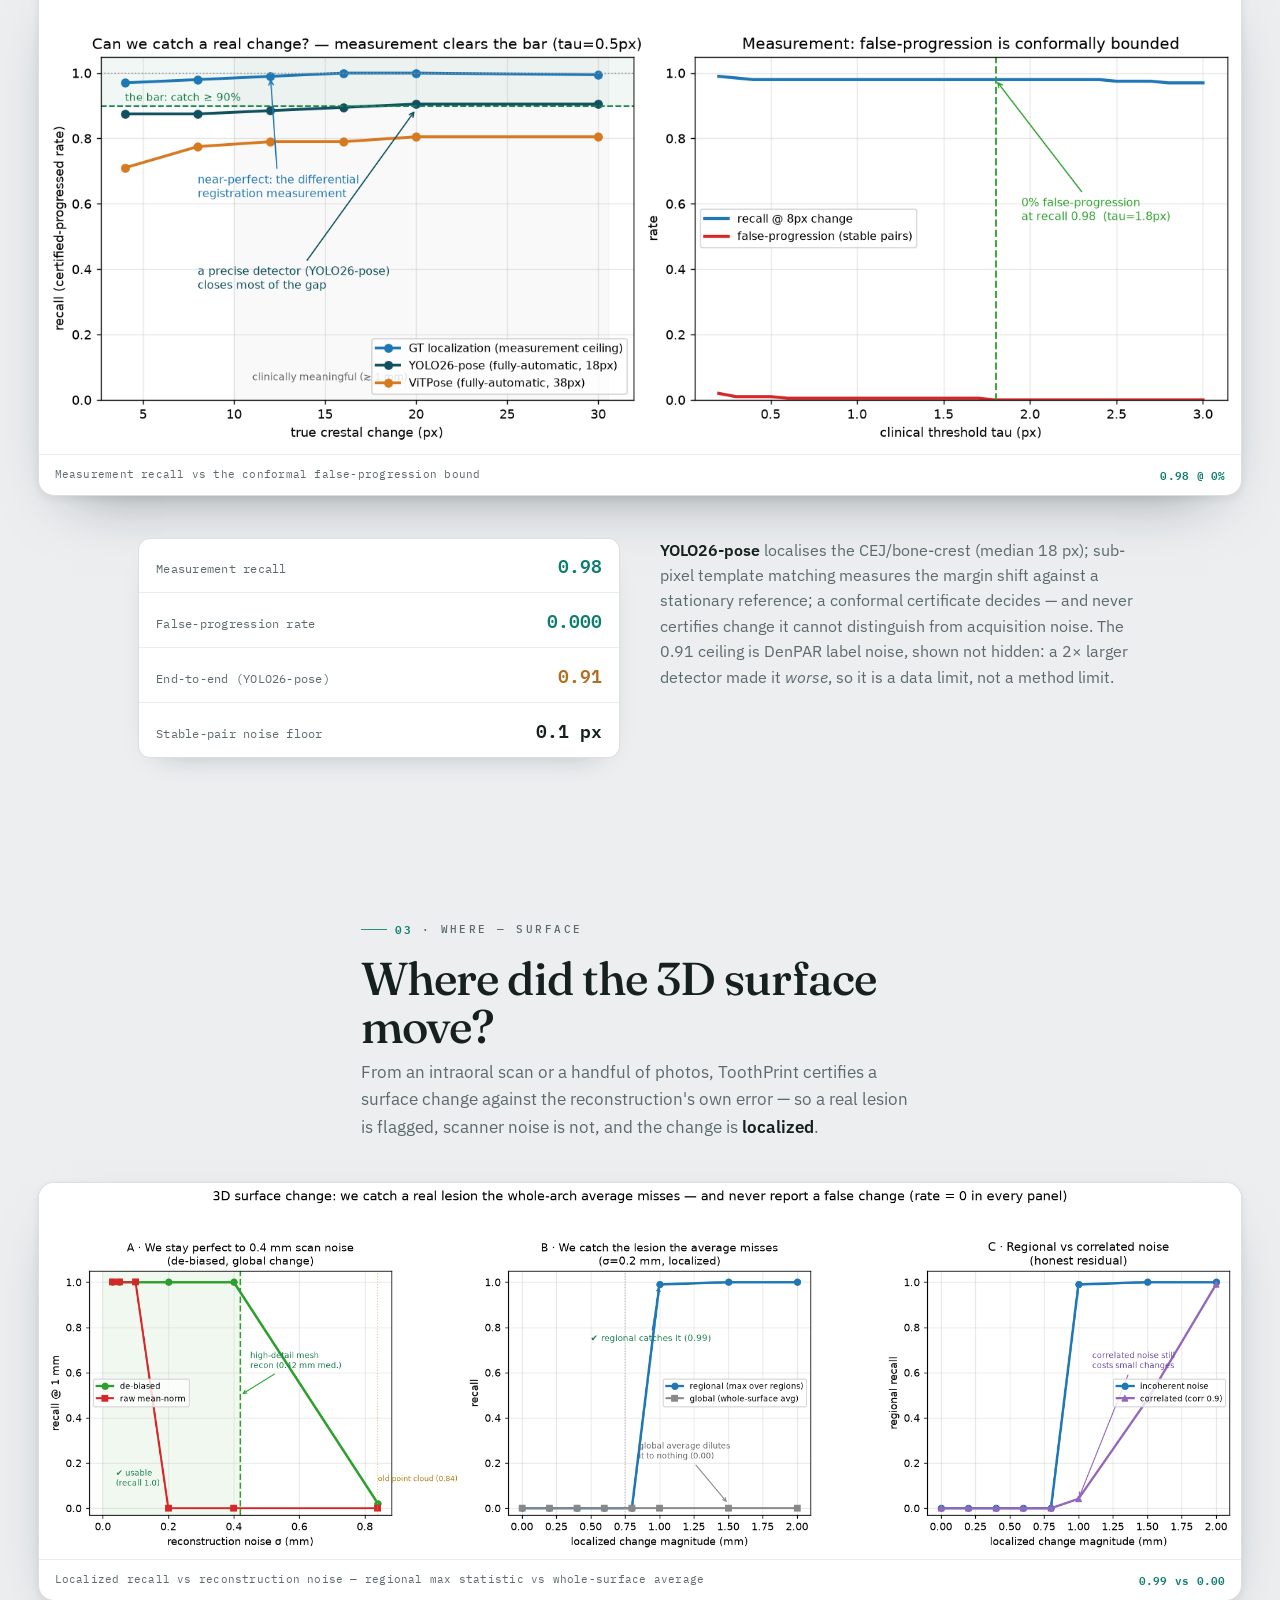
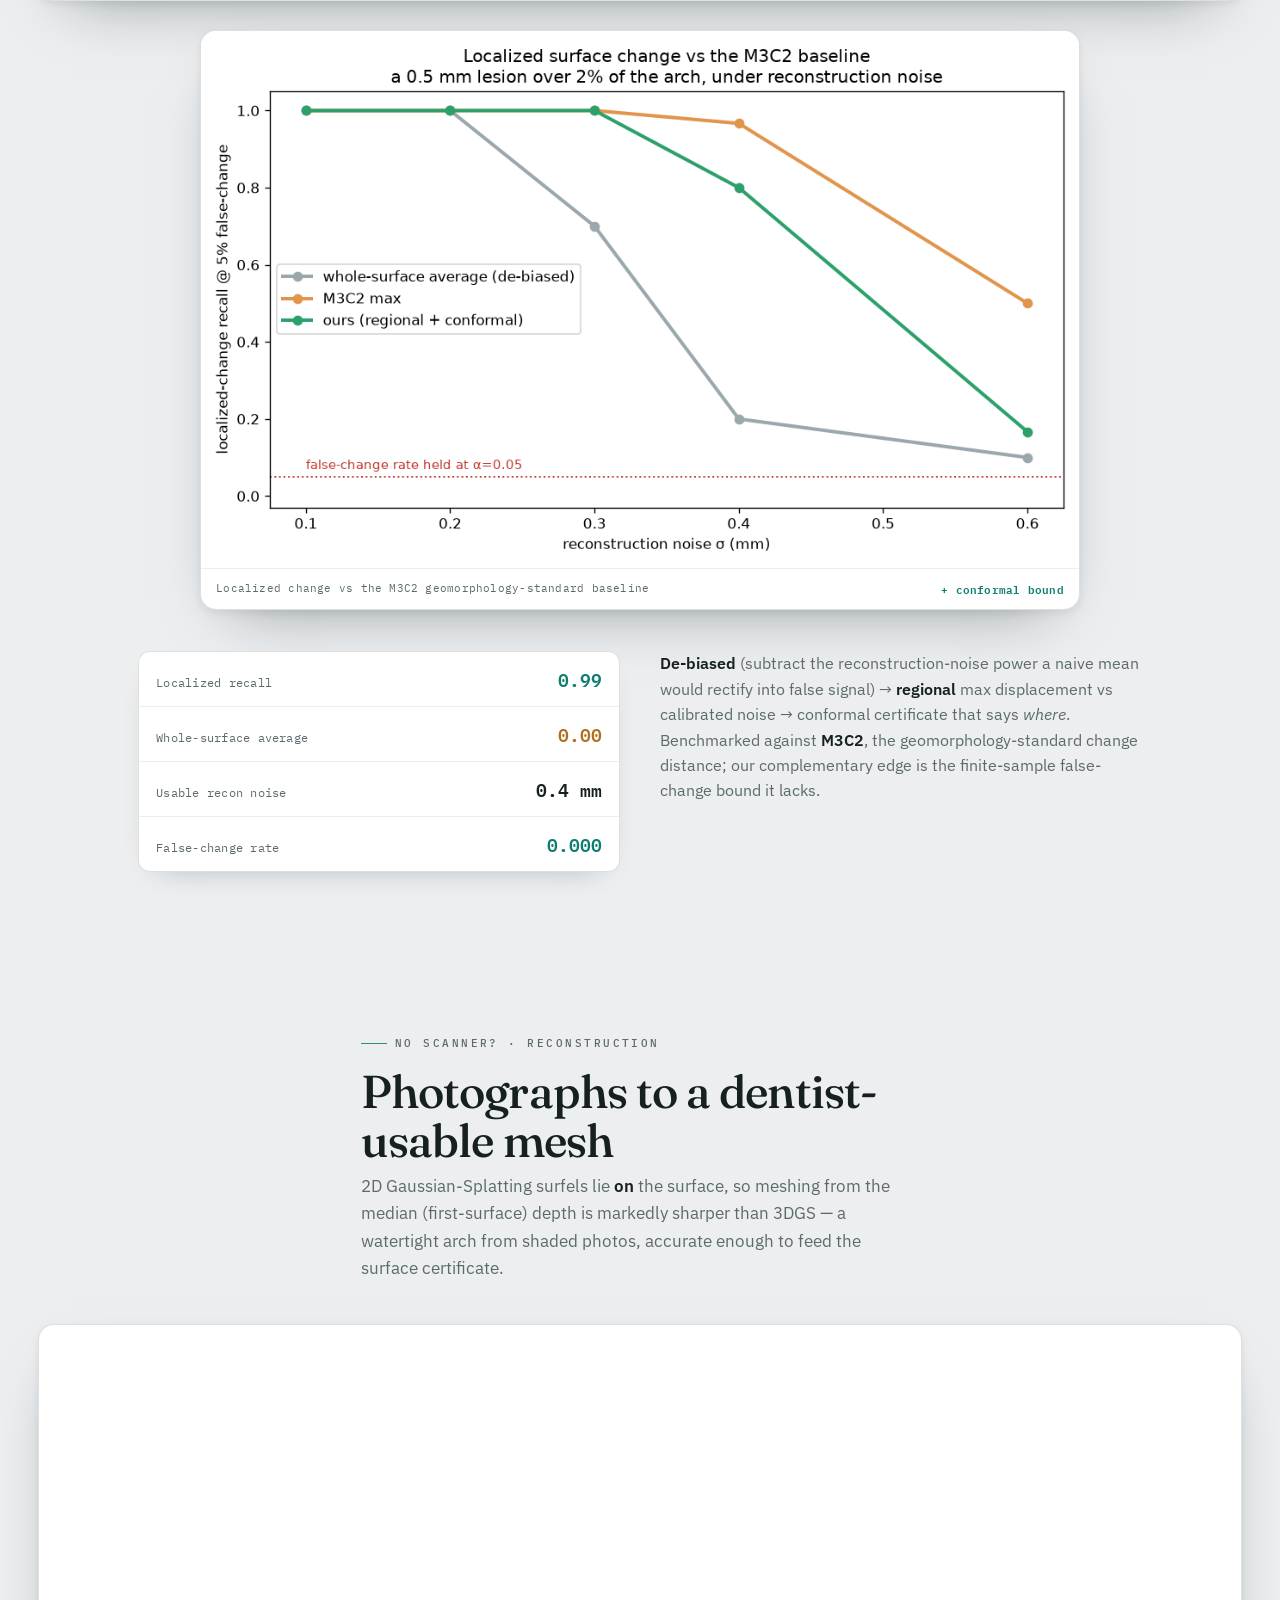
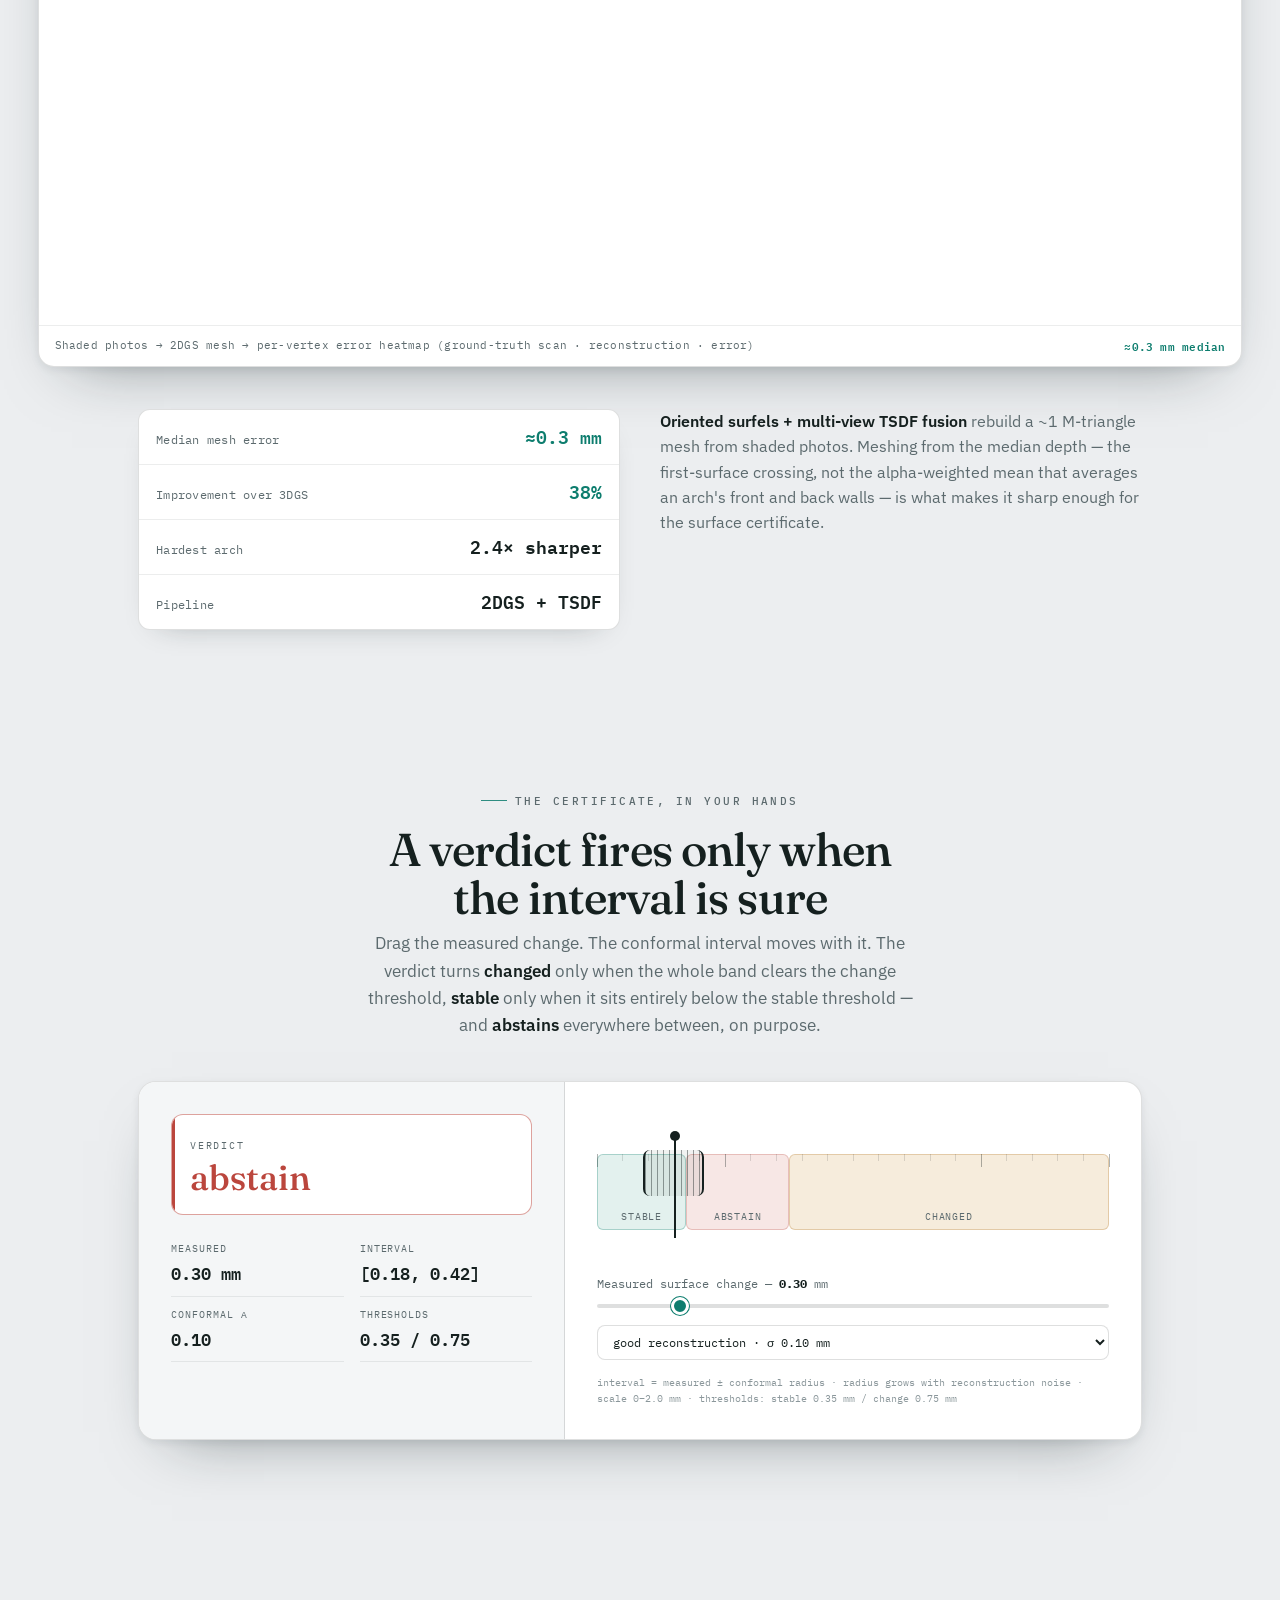
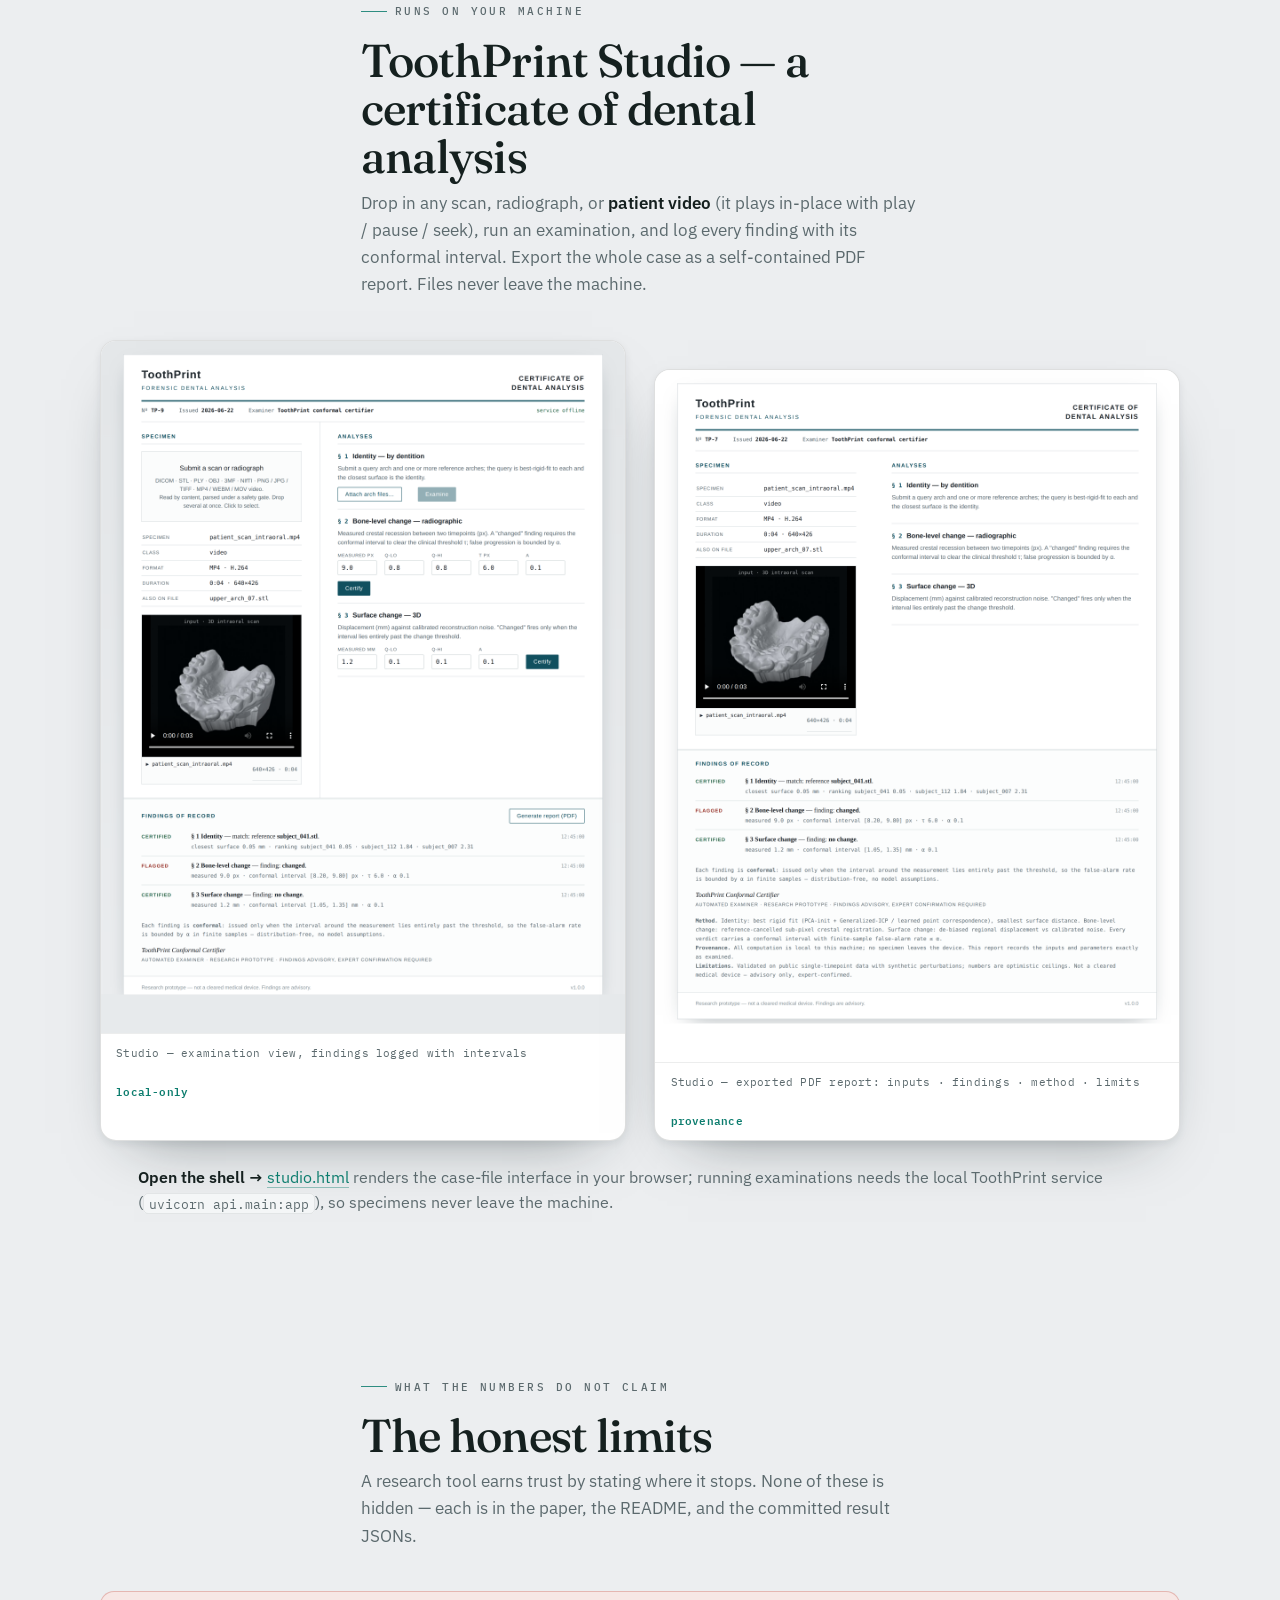
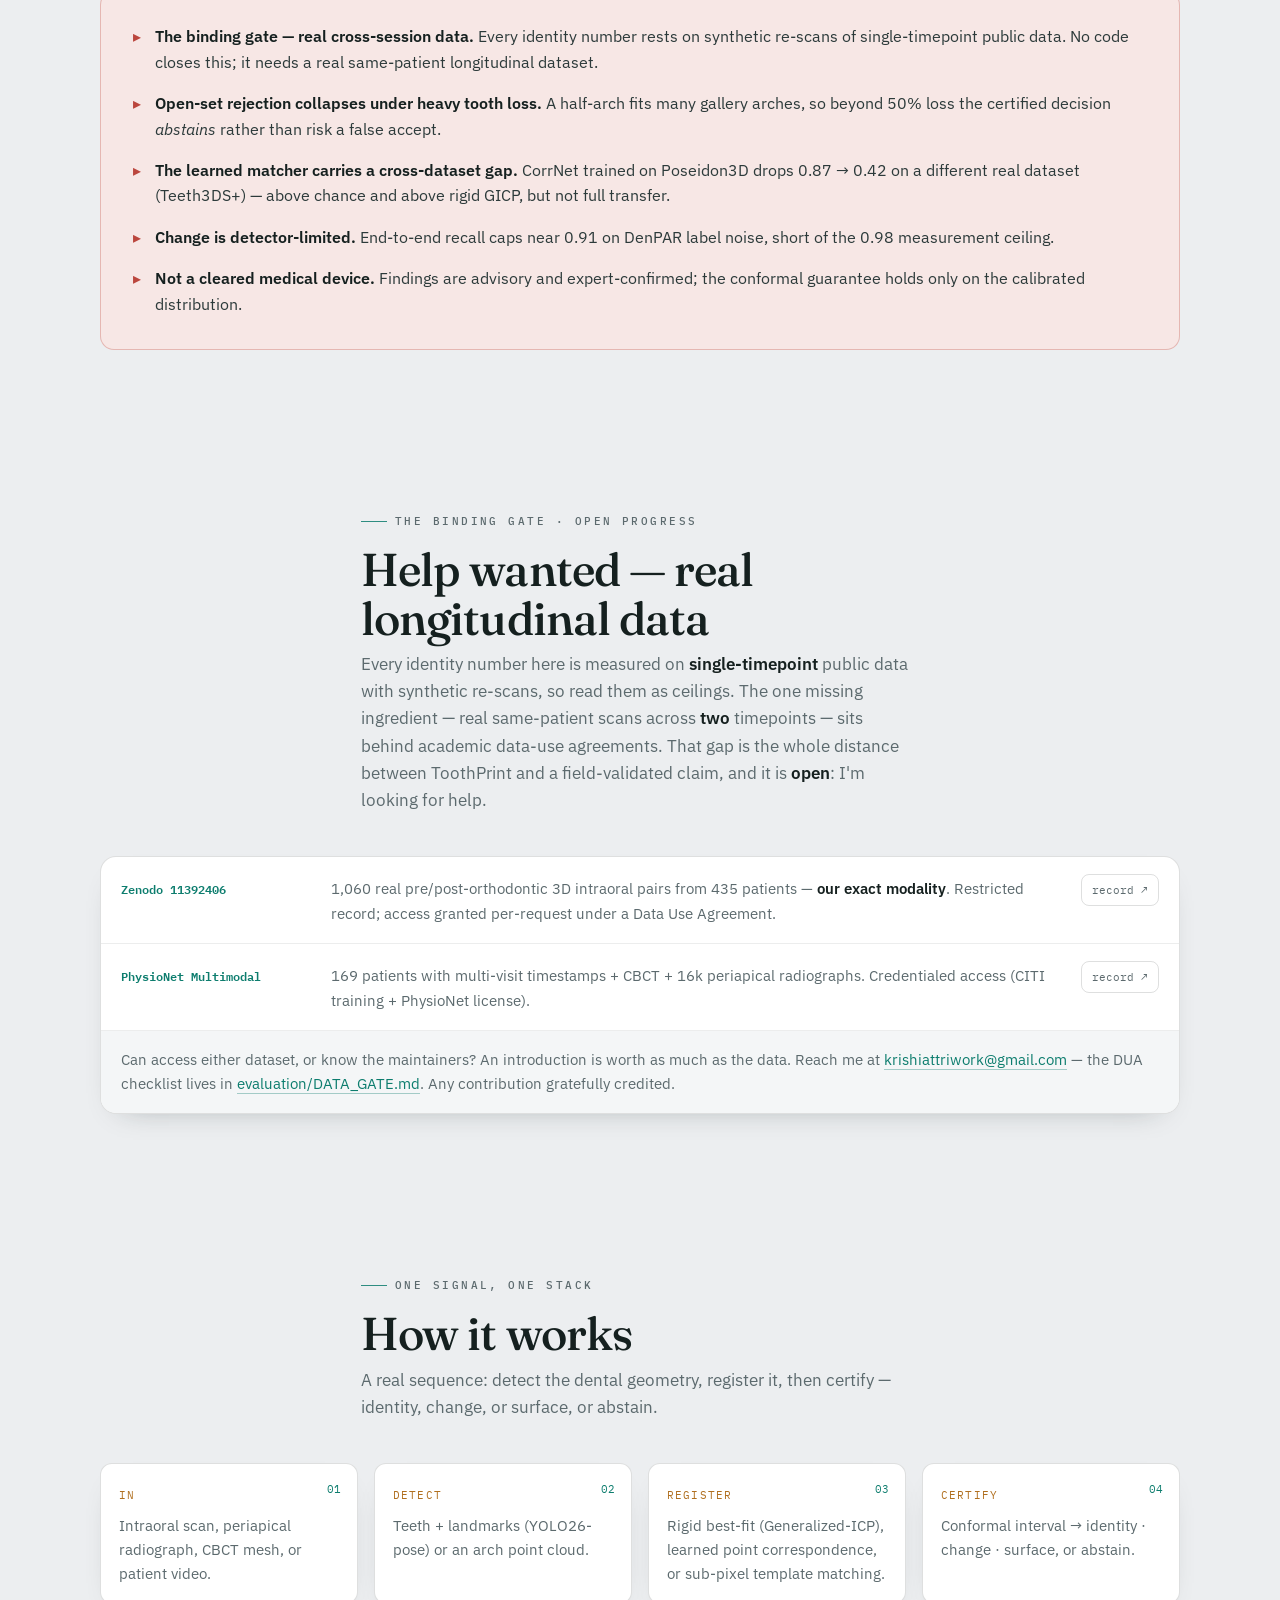
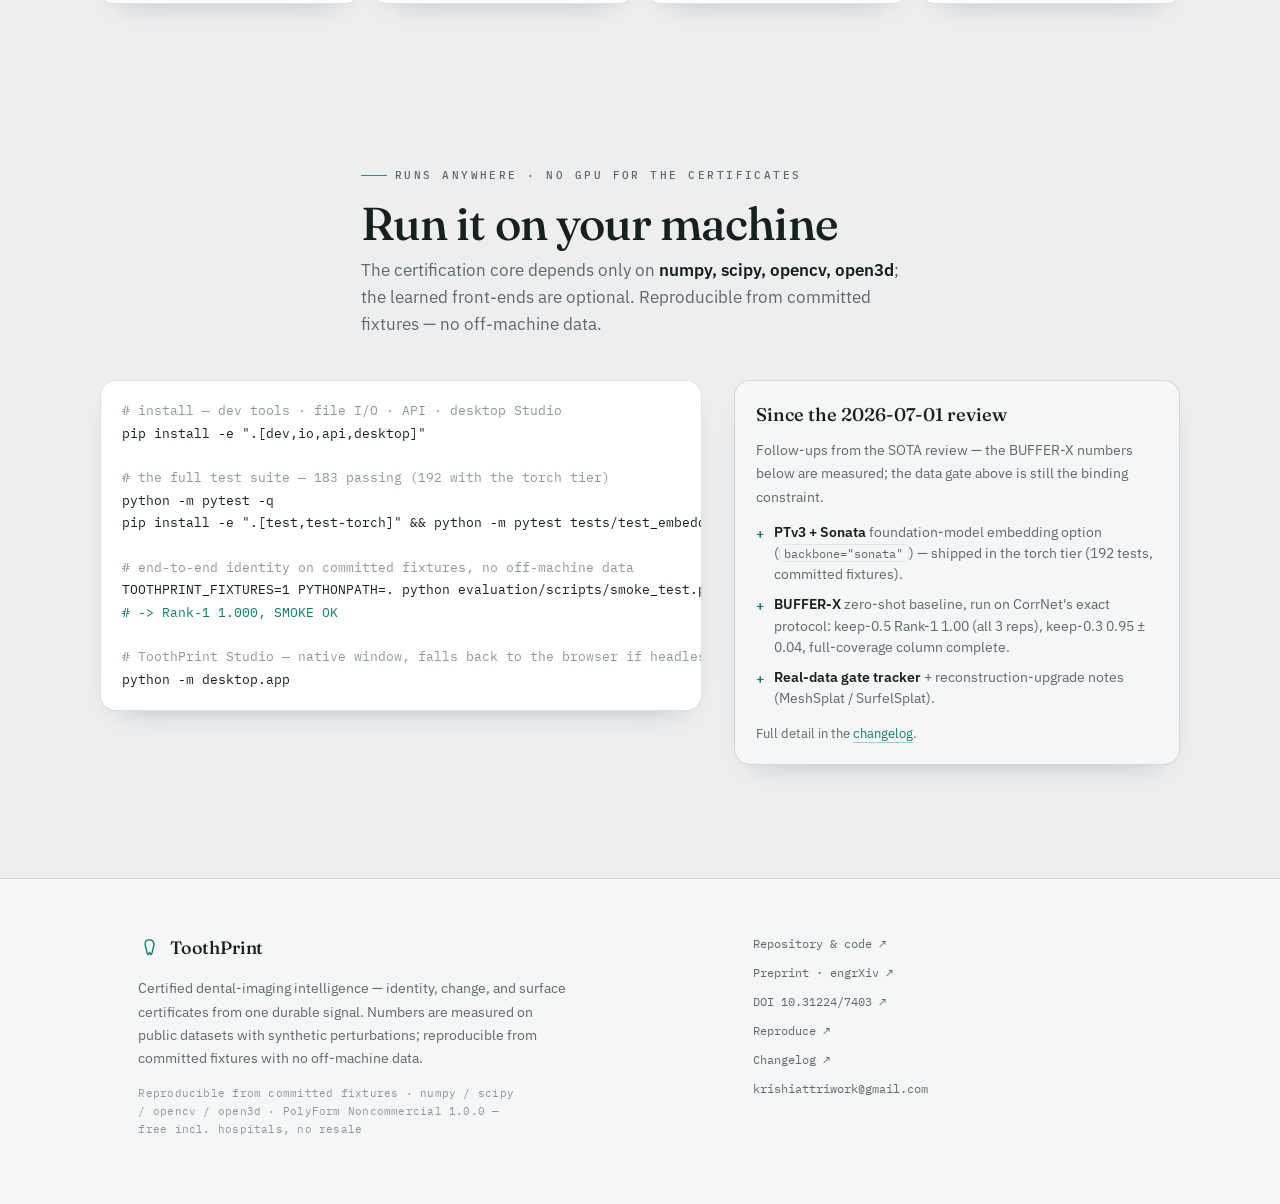
==== commit 149be471: "style: dark clinical theme (toggle + OS preference)" ====
--- a/index.html
+++ b/index.html
@@ -11,6 +11,7 @@
   <link rel="preconnect" href="https://fonts.gstatic.com" crossorigin />
   <link href="https://fonts.googleapis.com/css2?family=Fraunces:ital,opsz,wght@0,9..144,400;0,9..144,500;0,9..144,600;1,9..144,400;1,9..144,500&family=IBM+Plex+Mono:wght@400;500;600&family=IBM+Plex+Sans:wght@400;500;600&display=swap" rel="stylesheet" />
   <link rel="stylesheet" href="styles.css" />
+  <script>(function(){try{var s=localStorage.getItem("toothprint-theme");if(s==="dark"||s==="light")document.documentElement.setAttribute("data-theme",s);}catch(e){}})();</script>
 </head>
 <body id="top">
   <header class="nav">
@@ -30,6 +31,7 @@
       <a href="#run">Run it</a>
     </nav>
     <a class="ghost" href="https://github.com/Archerkattri/toothprint">GitHub ↗</a>
+    <button class="ghost" id="theme-toggle" type="button" title="Toggle dark mode" aria-label="Toggle dark mode">◐</button>
   </header>
 
   <main>
@@ -384,5 +386,6 @@
   </footer>
 
   <script src="app.js"></script>
+  <script>(function(){var d=document.documentElement;var b=document.getElementById("theme-toggle");if(!b)return;b.addEventListener("click",function(){var cur=d.getAttribute("data-theme");var dark=cur?cur==="dark":window.matchMedia("(prefers-color-scheme: dark)").matches;var next=dark?"light":"dark";d.setAttribute("data-theme",next);try{localStorage.setItem("toothprint-theme",next);}catch(e){}});})();</script>
 </body>
 </html>
--- a/styles.css
+++ b/styles.css
@@ -267,3 +267,28 @@
   .eyebrow{font-size:.6rem;letter-spacing:.13em}
   .ledger{font-size:.84rem}.ledger th,.ledger td{padding:.7rem .6rem}
 }
+
+/* Dark clinical theme: manual toggle (data-theme) or OS preference. */
+:root[data-theme="dark"]{
+  --bg:#0e1415; --bg-2:#131b1d; --card:#17211f;
+  --ink:#e9f1f0; --ink-2:#c2cfce; --slate:#93a3a2; --faint:#67787a;
+  --verify:#2dd4bf; --verify-tint:rgba(45,212,191,.13);
+  --measure:#e8a33d; --measure-tint:rgba(232,163,61,.13);
+  --abstain:#f17067; --abstain-tint:rgba(241,112,103,.13);
+  --line:rgba(233,241,240,.14); --line-soft:rgba(233,241,240,.07);
+  --shadow:0 26px 60px -34px rgba(0,0,0,.7), 0 3px 8px rgba(0,0,0,.4);
+  --shadow-sm:0 12px 30px -22px rgba(0,0,0,.6);
+}
+@media (prefers-color-scheme: dark){
+  :root:not([data-theme="light"]){
+    --bg:#0e1415; --bg-2:#131b1d; --card:#17211f;
+    --ink:#e9f1f0; --ink-2:#c2cfce; --slate:#93a3a2; --faint:#67787a;
+    --verify:#2dd4bf; --verify-tint:rgba(45,212,191,.13);
+    --measure:#e8a33d; --measure-tint:rgba(232,163,61,.13);
+    --abstain:#f17067; --abstain-tint:rgba(241,112,103,.13);
+    --line:rgba(233,241,240,.14); --line-soft:rgba(233,241,240,.07);
+    --shadow:0 26px 60px -34px rgba(0,0,0,.7), 0 3px 8px rgba(0,0,0,.4);
+    --shadow-sm:0 12px 30px -22px rgba(0,0,0,.6);
+  }
+}
+#theme-toggle{background:transparent;font:inherit;cursor:pointer;color:var(--ink)}
